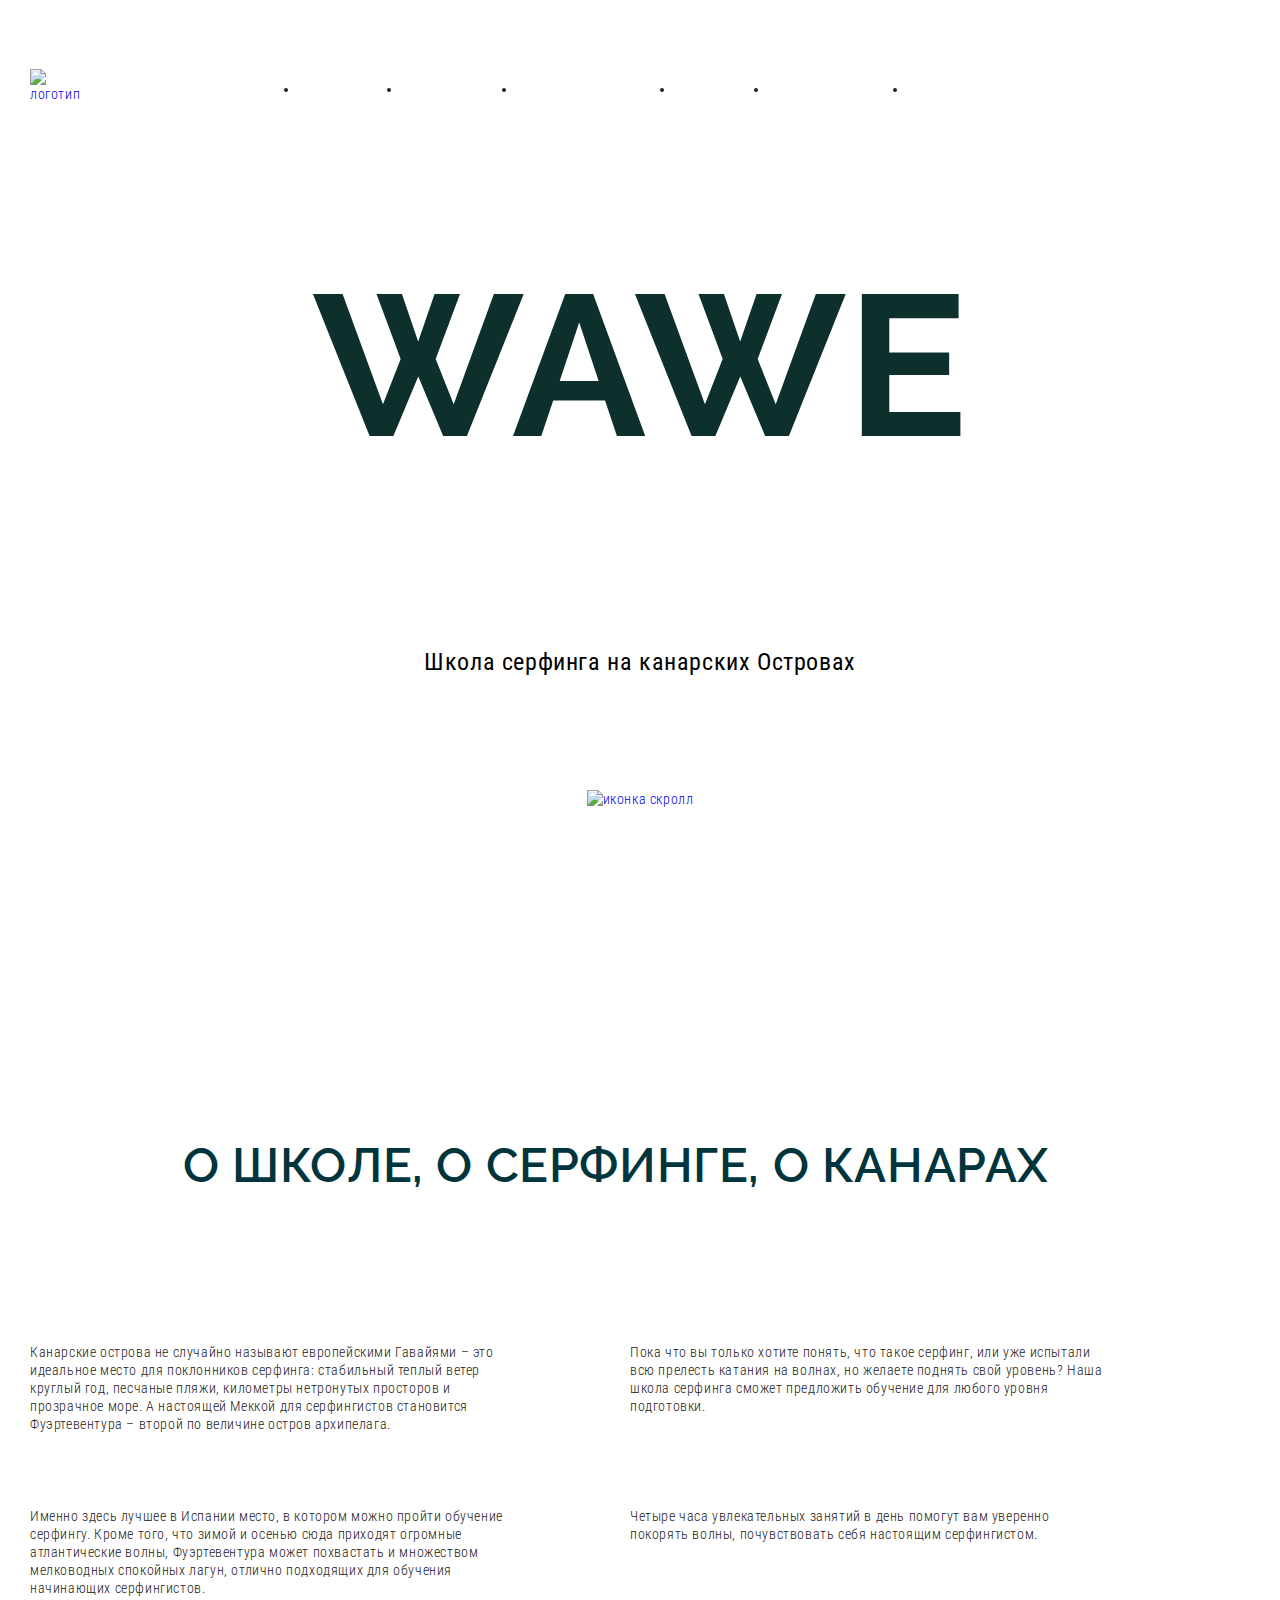
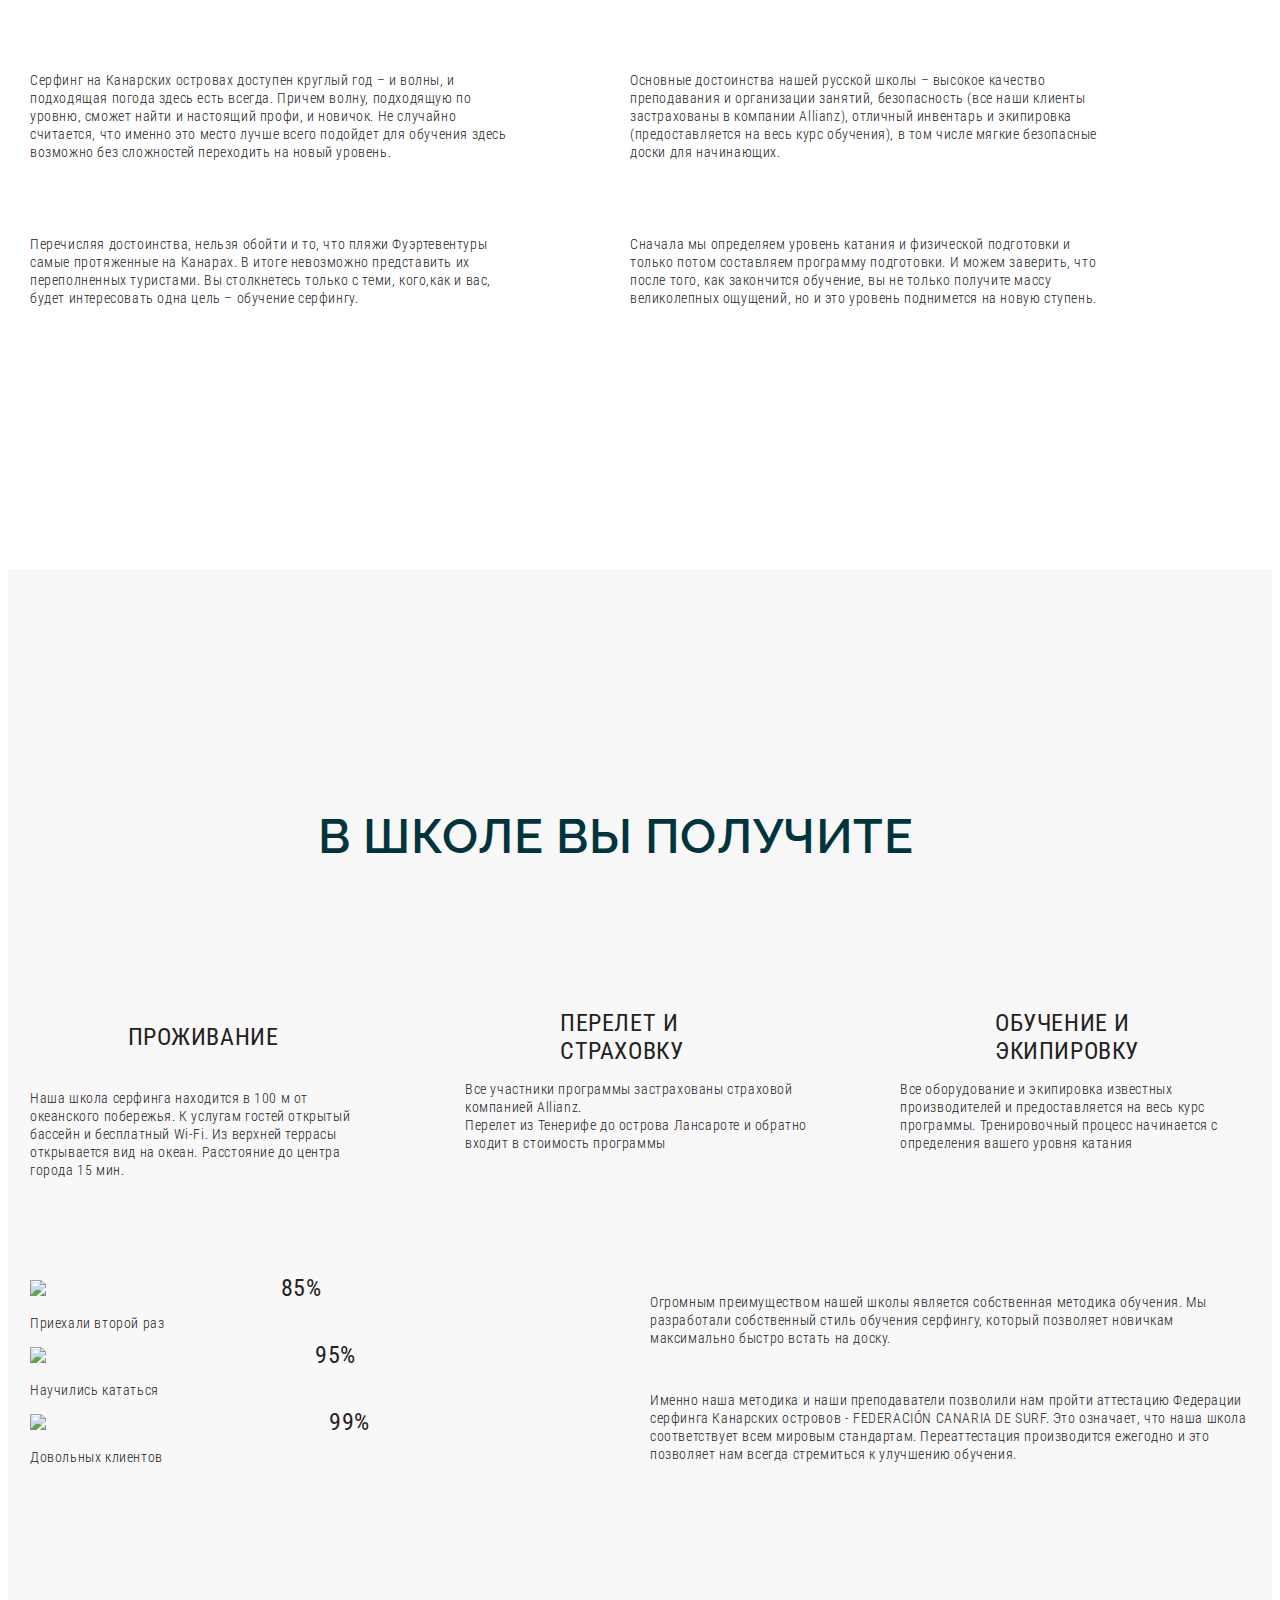
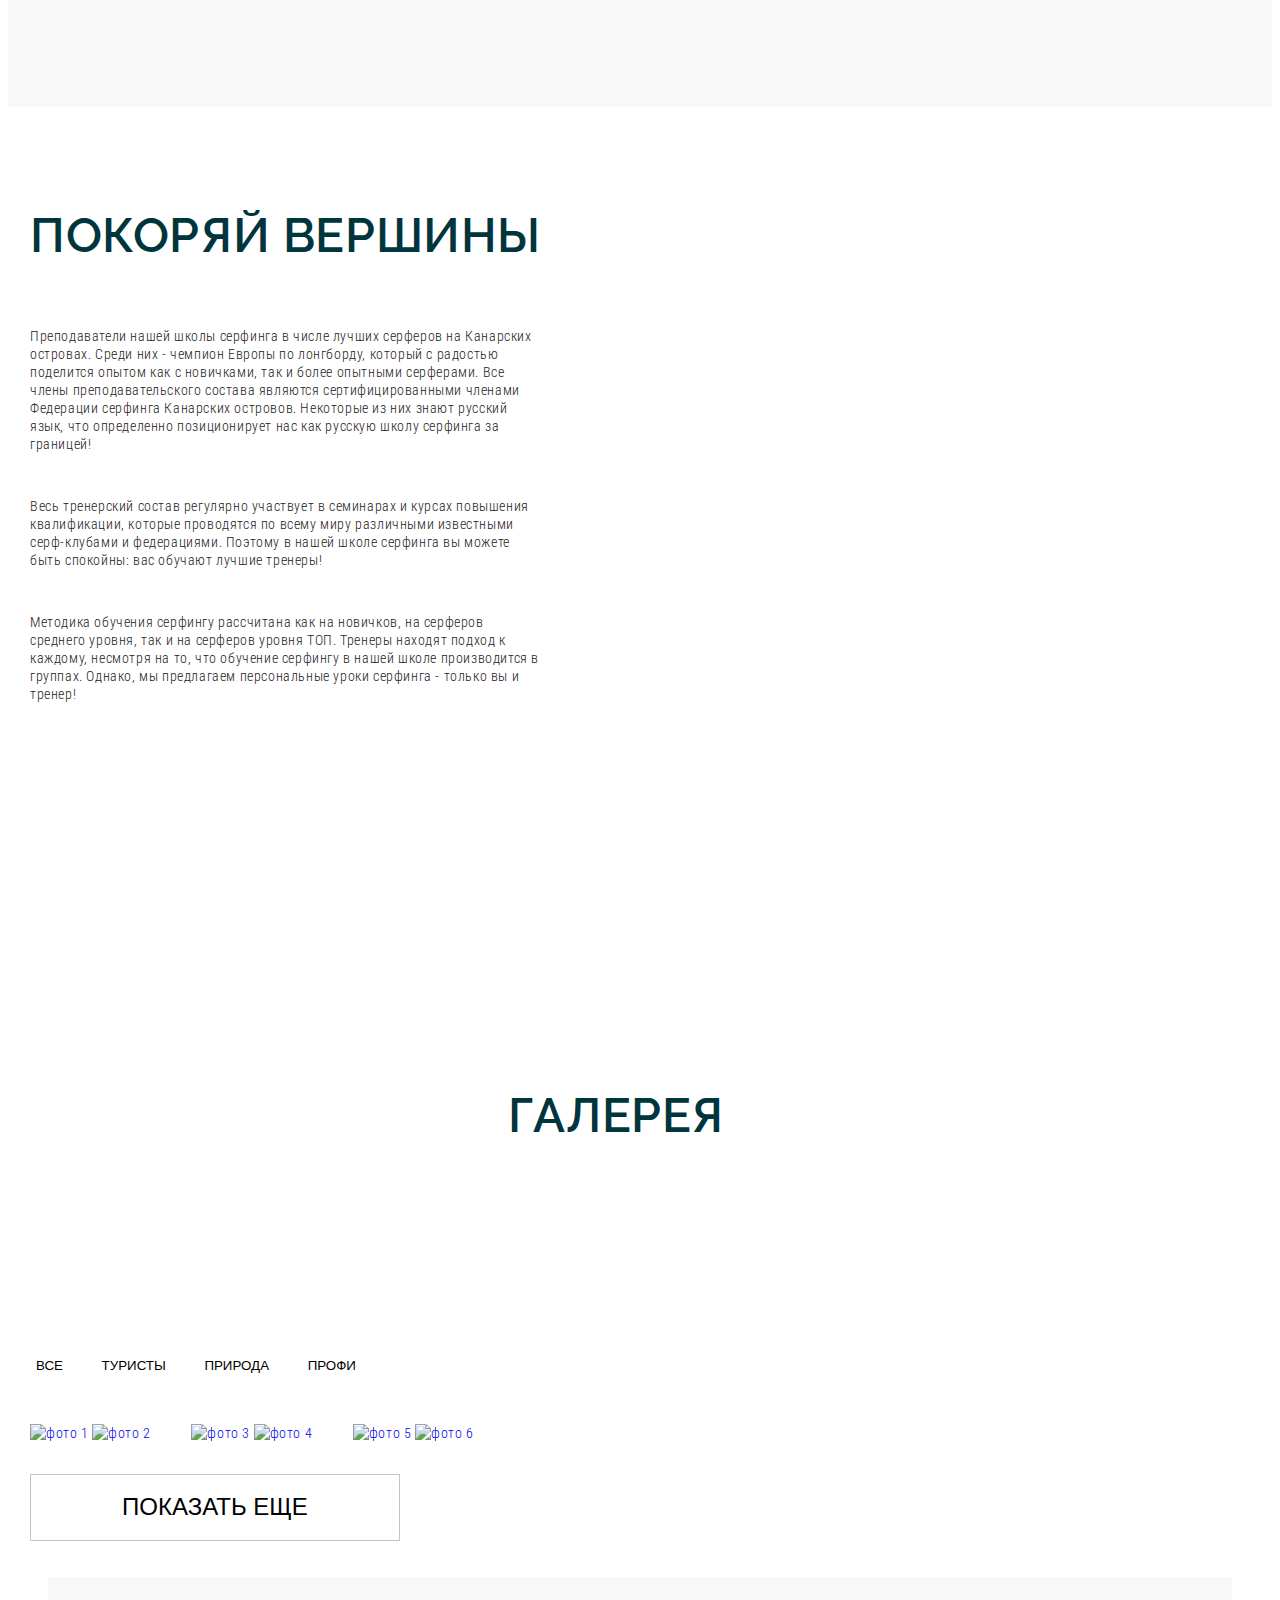
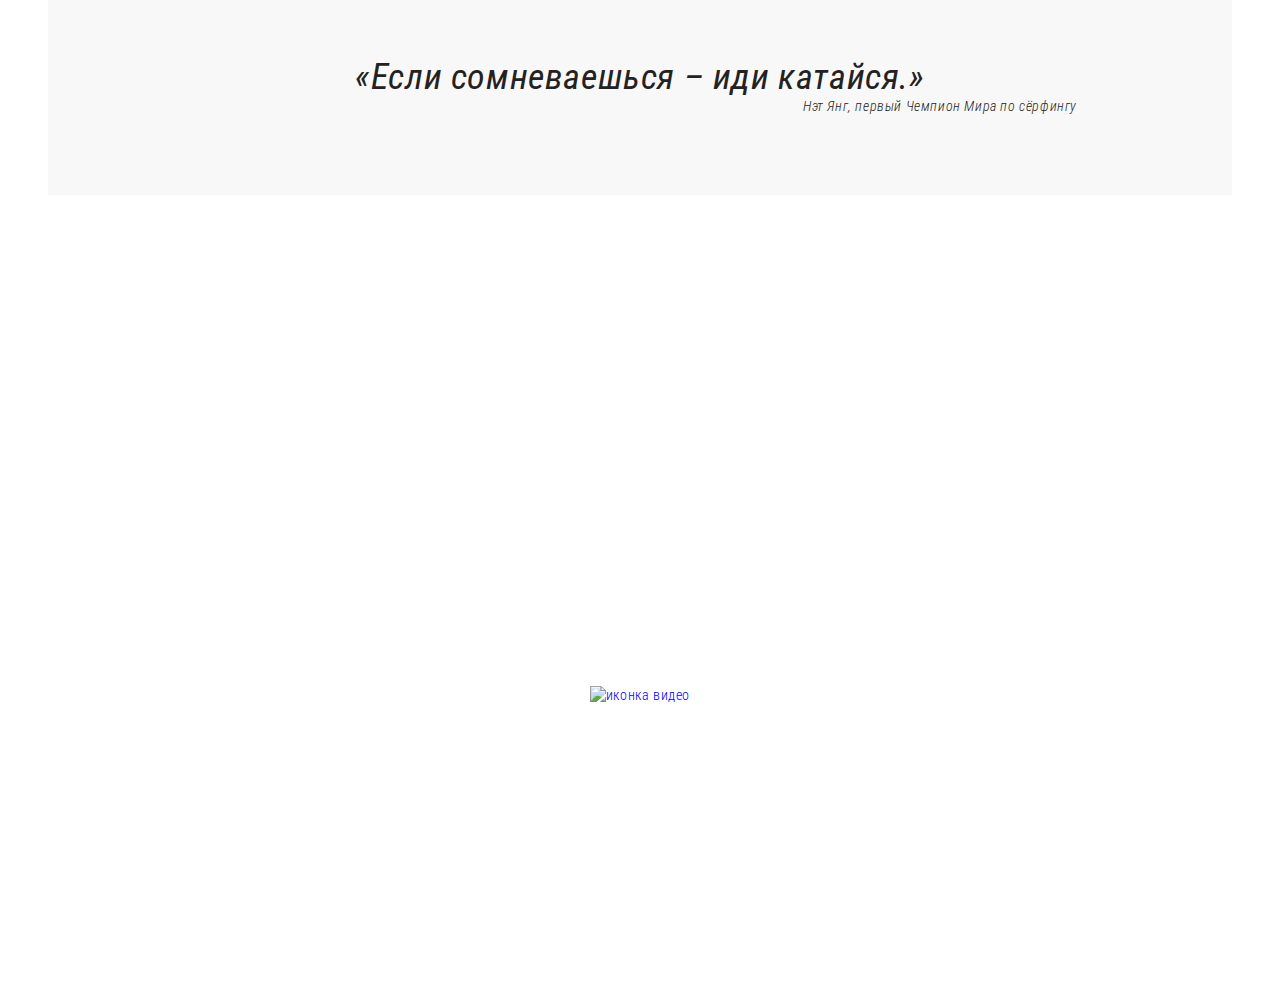
==== index.html @ 116ba3f5 "gallery__JS" ====
<!DOCTYPE html>
<html lang="ru">

<head>
    <meta charset="UTF-8">
    <meta name="viewport" content="width=device-width, initial-scale=1.0">
    <meta http-equiv="X-UA-Compatible" content="ie=edge">
    <title>WAVE</title>
    <link rel="preconnect" href="https://fonts.googleapis.com">
    <link rel="preconnect" href="https://fonts.gstatic.com" crossorigin>
    <link
        href="https://fonts.googleapis.com/css2?family=Raleway:wght@600;700&family=Roboto+Condensed:ital,wght@0,300;0,400;0,700;1,300;1,400&display=swap"
        rel="stylesheet">
    <link rel="stylesheet" href="css/jquery.fancybox.css">
    <link rel="stylesheet" href="css/reset.css">
    <link rel="stylesheet" href="css/style.css">
</head>

<body>
    <header class="header">
        <div class="header__top">
            <div class="container">
                <div class="header__top-inner">
                    <a class="logo" href="#">
                        <img class="logo-img" src="images/header/logo.svg" alt="логотип">
                    </a>
                    <nav class="menu">
                        <ul class="menu__list">
                            <li class="menu__list-item">
                                <a class="menu__list-link" href="#">
                                    О нас
                                </a>
                            </li>
                            <li class="menu__list-item">
                                <a class="menu__list-link" href="#">
                                    Услуги
                                </a>
                            </li>
                            <li class="menu__list-item">
                                <a class="menu__list-link" href="#">
                                    Стоимость
                                </a>
                            </li>
                            <li class="menu__list-item">
                                <a class="menu__list-link" href="#">
                                    Блог
                                </a>
                            </li>
                            <li class="menu__list-item">
                                <a class="menu__list-link" href="#">
                                    Команда
                                </a>
                            </li>
                            <li class="menu__list-item">
                                <a class="menu__list-link" href="#">
                                    Контакты
                                </a>
                            </li>
                        </ul>
                    </nav>
                </div>
            </div>

        </div>
        <div class="header__content">
            <div class="container">
                <div class="header__content-inner">
                    <h1 class="header__title">
                        WAWE
                    </h1>
                    <h4 class="header__subtitle">
                        Школа серфинга на канарских Островах
                    </h4>
                    <a class="header__icon" href="#">
                        <img src="images/header/header-icon.svg" alt="иконка скролл">
                    </a>
                </div>
            </div>
        </div>
    </header>
    <section class="about">
        <div class="container">
            <h2 class="title about__title"> <span> О ШКОЛЕ, О СЕРФИНГЕ, О КАНАРАХ</span> </h2>
            <div class="about__text-inner">
                <div class="about__text-item">
                    <p>Канарские острова не случайно называют европейскими Гавайями – это идеальное место для
                        поклонников серфинга: стабильный теплый ветер круглый год, песчаные пляжи, километры нетронутых
                        просторов и прозрачное море. А настоящей Меккой
                        для серфингистов становится Фуэртевентура – второй по величине остров архипелага.</p>
                    <p>Именно здесь лучшее в Испании место, в котором можно пройти обучение серфингу. Кроме того, что
                        зимой и осенью сюда приходят огромные атлантические волны, Фуэртевентура может похвастать и
                        множеством мелководных спокойных лагун, отлично
                        подходящих для обучения начинающих серфингистов.
                    </p>
                    <p>Серфинг на Канарских островах доступен круглый год – и волны, и подходящая погода здесь есть
                        всегда. Причем волну, подходящую по уровню, сможет найти и настоящий профи, и новичок. Не
                        случайно считается, что именно это место лучше всего
                        подойдет для обучения здесь возможно без сложностей переходить на новый уровень.</p>
                    <p>Перечисляя достоинства, нельзя обойти и то, что пляжи Фуэртевентуры самые протяженные на Канарах.
                        В итоге невозможно представить их переполненных туристами. Вы столкнетесь только с теми,
                        кого,как и вас, будет интересовать одна цель
                        – обучение серфингу.
                    </p>
                </div>
                <div class="about__text-item">
                    <p>Пока что вы только хотите понять, что такое серфинг, или уже испытали всю прелесть катания на
                        волнах, но желаете поднять свой уровень? Наша школа серфинга сможет предложить обучение для
                        любого уровня подготовки.
                    </p>
                    <p>Четыре часа увлекательных занятий в день помогут вам уверенно покорять волны, почувствовать себя
                        настоящим серфингистом.
                    </p>
                    <p>Основные достоинства нашей русской школы – высокое качество преподавания и организации занятий,
                        безопасность (все наши клиенты застрахованы в компании Allianz), отличный инвентарь и экипировка
                        (предоставляется на весь курс обучения),
                        в том числе мягкие безопасные доски для начинающих.</p>
                    <p>Сначала мы определяем уровень катания и физической подготовки и только потом составляем программу
                        подготовки. И можем заверить, что после того, как закончится обучение, вы не только получите
                        массу великолепных ощущений, но и это уровень
                        поднимется на новую ступень.</p>
                </div>
            </div>
        </div>
    </section>
    <section class="school">
        <div class="container">
            <h2 class="title school__title"> <span>В ШКОЛЕ ВЫ ПОЛУЧИТЕ</span></h2>
            <div class="school__items">
                <div class="school__item">
                    <div class="school__item-title school__item-title--liv">
                        ПРОЖИВАНИЕ
                    </div>
                    <div class="school__item-text">
                        Наша школа серфинга находится в 100 м от океанского побережья. К услугам гостей открытый бассейн
                        и бесплатный Wi-Fi. Из верхней террасы открывается вид на океан. Расстояние до центра города 15
                        мин.
                    </div>
                </div>
                <div class="school__item">
                    <div class="school__item-title school__item-title--fly">
                        ПЕРЕЛЕТ И СТРАХОВКУ
                    </div>
                    <div class="school__item-text">
                        Все участники программы застрахованы страховой компанией Allianz.<br> Перелет из Тенерифе до
                        острова Лансароте и обратно входит в стоимость программы
                    </div>
                </div>
                <div class="school__item">
                    <div class="school__item-title school__item-title--training">
                        ОБУЧЕНИЕ И ЭКИПИРОВКУ
                    </div>
                    <div class="school__item-text">
                        Все оборудование и экипировка известных производителей и предоставляется на весь курс программы.
                        Тренировочный процесс начинается с определения вашего уровня катания
                    </div>
                </div>
            </div>
            <div class="school__inner">
                <div class="school__info">
                    <div class="school__info-item">
                        <img style="width: calc(85% - 50px);" src="images/school/wave.svg">
                        <span>85%</span>
                        <p>Приехали второй раз </p>
                    </div>

                    <div class="school__info-item">
                        <img style="width: calc(95% - 50px);" src="images/school/wave.svg">
                        <span>95%</span>
                        <p>Научились кататься </p>
                    </div>

                    <div class="school__info-item">
                        <img style="width: calc(99% - 50px);" src="images/school/wave.svg">
                        <span>99%</span>
                        <p>Довольных клиентов </p>
                    </div>



                </div>
                <div class="school__text">
                    <p>Огромным преимуществом нашей школы является собственная методика обучения. Мы разработали
                        собственный стиль обучения серфингу, который позволяет новичкам максимально быстро встать на
                        доску. </p>
                    <p>Именно наша методика и наши преподаватели позволили нам пройти аттестацию Федерации серфинга
                        Канарских островов - FEDERACIÓN CANARIA DE SURF. Это означает, что наша школа соответствует всем
                        мировым стандартам. Переаттестация производится
                        ежегодно и это позволяет нам всегда стремиться к улучшению обучения.</p>
                </div>
            </div>
        </div>
    </section>
    <section class="best">
        <div class="container">
            <div class="best__inner">
                <div class="best__item-1">
                    <div class="title best__title"><span>ПОКОРЯЙ ВЕРШИНЫ</span></div>
                    <div class="best__text">
                        <p>Преподаватели нашей школы серфинга в числе лучших серферов на Канарских островах. Среди них -
                            чемпион Европы по лонгборду, который с радостью поделится опытом как с новичками, так и
                            более опытными серферами. Все члены преподавательского
                            состава являются сертифицированными членами Федерации серфинга Канарских островов. Некоторые
                            из них знают русский язык, что определенно позиционирует нас как русскую школу серфинга за
                            границей!</p>
                        <p>Весь тренерский состав регулярно участвует в семинарах и курсах повышения квалификации,
                            которые проводятся по всему миру различными известными серф-клубами и федерациями. Поэтому в
                            нашей школе серфинга вы можете быть спокойны:
                            вас обучают лучшие тренеры!</p>
                        <p>Методика обучения серфингу рассчитана как на новичков, на серферов среднего уровня, так и на
                            серферов уровня ТОП. Тренеры находят подход к каждому, несмотря на то, что обучение серфингу
                            в нашей школе производится в группах. Однако,
                            мы предлагаем персональные уроки серфинга - только вы и тренер! </p>
                    </div>
                </div>
                <div class="best__item-2">

                </div>
            </div>
        </div>
    </section>
    <section class="gallery">
        <div class="container">
            <h2 class="title gallery__title">
                <span>ГАЛЕРЕЯ</span>
            </h2>
            <div class="gallery__filter-btn">
                <button class="gallery__btn" data-filter="all">ВСЕ</button>
                <button class="gallery__btn" data-filter=".category-tourist">ТУРИСТЫ</button>
                <button class="gallery__btn" data-filter=".category-nature">ПРИРОДА</button>
                <button class="gallery__btn" data-filter=".category-prof">ПРОФИ</button>
            </div>
            <div class="gallery__inner cont">
                <div class="gallery__content row">
                    <div class="col">
                        <div class="mix category-nature gallery__item">
                            <a class="gallery__foto-big" data-fancybox="gallery" href="images/gallery/1_big.jpg">
                                <img class="gallery__foto-mini" src="images/gallery/1.jpg"
                                    style="width: 580px; height: 280px;" alt="фото 1">
                            </a>
                        </div>
                        <div class="mix category-prof gallery__item">
                            <a class="gallery__foto-big" data-fancybox="gallery" href="images/gallery/2_big.jpg">
                                <img class="gallery__foto-mini" src="images/gallery/2.jpg"
                                    style="width: 250px; height: 280px; margin-right: 37px;" alt="фото 2">
                            </a>
                        </div>
                        <div class="mix category-nature gallery__item">
                            <a class="gallery__foto-big" data-fancybox="gallery" href="images/gallery/3_big.jpg">
                                <img class="gallery__foto-mini" src="images/gallery/3.jpg"
                                    style="width: 290px; height: 280px;" alt="фото 3">
                            </a>
                        </div>
                        <div class="mix category-tourist gallery__item">
                            <a class="gallery__foto-big" data-fancybox="gallery" href="images/gallery/4_big.jpg">
                                <img class="gallery__foto-mini" src="images/gallery/4.jpg"
                                    style="width: 290px; height: 280px; margin-right: 37px;" alt="фото 4">
                            </a>
                        </div>
                        <div class="mix category-prof gallery__item">
                            <a class="gallery__foto-big" data-fancybox="gallery" href="images/gallery/5_big.jpg">
                                <img class="gallery__foto-mini" src="images/gallery/5.jpg"
                                    style="width: 250px; height: 280px;" alt="фото 5">
                            </a>
                        </div>
                        <div class="mix category-tourist gallery__item">
                            <a class="gallery__foto-big" data-fancybox="gallery" href="images/gallery/6_big.jpg">
                                <img class="gallery__foto-mini" src="images/gallery/6.jpg"
                                    style="width: 580px; height: 280px;" alt="фото 6">
                            </a>
                        </div>
                    </div> 
                    <div class="col">
                        <div class="mix category-nature gallery__item">
                            <a class="gallery__foto-big" data-fancybox="gallery" href="images/gallery/1_big.jpg">
                                <img class="gallery__foto-mini" src="images/gallery/7.jpg"
                                    style="width: 580px; height: 280px;" alt="фото 1">
                            </a>
                        </div>
                        <div class="mix category-prof gallery__item">
                            <a class="gallery__foto-big" data-fancybox="gallery" href="images/gallery/2_big.jpg">
                                <img class="gallery__foto-mini" src="images/gallery/8.jpg"
                                    style="width: 250px; height: 280px; margin-right: 37px;" alt="фото 2">
                            </a>
                        </div>
                        <div class="mix category-nature gallery__item">
                            <a class="gallery__foto-big" data-fancybox="gallery" href="images/gallery/3_big.jpg">
                                <img class="gallery__foto-mini" src="images/gallery/9.jpg"
                                    style="width: 290px; height: 280px;" alt="фото 3">
                            </a>
                        </div>
                        <div class="mix category-tourist gallery__item">
                            <a class="gallery__foto-big" data-fancybox="gallery" href="images/gallery/4_big.jpg">
                                <img class="gallery__foto-mini" src="images/gallery/10.jpg"
                                    style="width: 290px; height: 280px; margin-right: 37px;" alt="фото 4">
                            </a>
                        </div>
                        <div class="mix category-prof gallery__item">
                            <a class="gallery__foto-big" data-fancybox="gallery" href="images/gallery/5_big.jpg">
                                <img class="gallery__foto-mini" src="images/gallery/11.jpg"
                                    style="width: 250px; height: 280px;" alt="фото 5">
                            </a>
                        </div>
                        <div class="mix category-tourist gallery__item">
                            <a class="gallery__foto-big" data-fancybox="gallery" href="images/gallery/6_big.jpg">
                                <img class="gallery__foto-mini" src="images/gallery/12.jpg"
                                    style="width: 580px; height: 280px;" alt="фото 6">
                            </a>
                        </div>
                    </div>
                    <div class="col">
                        <div class="mix category-nature gallery__item">
                            <a class="gallery__foto-big" data-fancybox="gallery" href="images/gallery/1_big.jpg">
                                <img class="gallery__foto-mini" src="images/gallery/1.jpg"
                                    style="width: 580px; height: 280px;" alt="фото 13">
                            </a>
                        </div>
                        <div class="mix category-prof gallery__item">
                            <a class="gallery__foto-big" data-fancybox="gallery" href="images/gallery/2_big.jpg">
                                <img class="gallery__foto-mini" src="images/gallery/14.jpg"
                                    style="width: 250px; height: 280px; margin-right: 37px;" alt="фото 2">
                            </a>
                        </div>
                        <div class="mix category-nature gallery__item">
                            <a class="gallery__foto-big" data-fancybox="gallery" href="images/gallery/3_big.jpg">
                                <img class="gallery__foto-mini" src="images/gallery/15.jpg"
                                    style="width: 290px; height: 280px;" alt="фото 3">
                            </a>
                        </div>
                        <div class="mix category-tourist gallery__item">
                            <a class="gallery__foto-big" data-fancybox="gallery" href="images/gallery/4_big.jpg">
                                <img class="gallery__foto-mini" src="images/gallery/16.jpg"
                                    style="width: 290px; height: 280px; margin-right: 37px;" alt="фото 4">
                            </a>
                        </div>
                        <div class="mix category-prof gallery__item">
                            <a class="gallery__foto-big" data-fancybox="gallery" href="images/gallery/5_big.jpg">
                                <img class="gallery__foto-mini" src="images/gallery/17.jpg"
                                    style="width: 250px; height: 280px;" alt="фото 5">
                            </a>
                        </div>
                        <div class="mix category-tourist gallery__item">
                            <a class="gallery__foto-big" data-fancybox="gallery" href="images/gallery/6_big.jpg">
                                <img class="gallery__foto-mini" src="images/gallery/18.jpg"
                                    style="width: 580px; height: 280px;" alt="фото 6">
                            </a>
                        </div>
                    </div>

                </div>
                <button class="btn gallery__more-link">ПОКАЗАТЬ ЕЩЕ</button>
            </div>
        </div>
        <blockquote class="blockquote">
            «Если сомневаешься – иди катайся.»
            <span class="blockquote__autor">
                Нэт Янг, первый Чемпион Мира по сёрфингу
            </span>
        </blockquote>
        <div class="gallery__video">
            <div class="container gallery__video-container">
                <a class="gallery__video-link" data-fancybox="video-gallery" href="https://youtu.be/mdU6V76zTSc">
                    <img class="gallery__video-img" src="images/gallery/video-btn.svg" alt="иконка видео">
                </a>
            </div>
        </div>
        <div class="gallery__numbers">

        </div>



    </section>


    <script src="https://ajax.googleapis.com/ajax/libs/jquery/3.4.1/jquery.min.js"></script>
    <script src="js/mixitup.min.js"></script>
    <script src="js/jquery.fancybox.min.js"></script>
    <script>
        $(".col").slice(0, 1).show()
        $(".btn").on("click", function(){
            $(".col:hidden").slice(0, 1).slideDown()
            if ($(".col:hidden").length == 0) {
                $(".btn").fadeOut('slow')
            }
        })
    </script>

    <!-- <script>
        $(".gallery__item").slice(0, 6).show()
        $(".gallery__more-link").on("click", function () {
            $(".gallery__item:hidden").slice(0, 6).slideDown()
            if ($(".gallery__item:hidden").length == 0) {
                $(".gallery__more-link").fadeOut('slow')
            }
        })
    </script> -->


    <script src="js/main.js"></script>
</body>

</html>
---- css/style.css ----
/* font-family: 'Raleway', sans-serif;
font-family: 'Roboto Condensed', sans-serif; */

body {
	font-family: 'Roboto Condensed', sans-serif;
	font-style: normal;
	font-weight: 300;
	font-size: 14px;
	line-height: 18px;
	letter-spacing: 0.6px;
	color: #242121;

}

a {
	text-decoration: none;
}

.container {
	max-width: 1220px;
	margin: 0 auto;
	padding: 0 10px;
}

.title {
	font-family: 'Raleway', sans-serif;
	font-weight: 600;
	font-size: 48px;
	line-height: 56px;
	letter-spacing: 0.6px;
	color: #01353E;
	text-transform: uppercase;
	text-align: center;
}

.title span {
	position: relative;
	padding: 0 48px 0 0;
	display: inline-block;
}

.title span::after {
	content: "";
	background-image: url(../images/streak.svg);
	background-repeat: no-repeat;
	position: absolute;
	width: 48px;
	height: 85px;
	top: 15px;
	right: 0;
}

.header {
	background-image: url(../images/header/header-bg.jpg);
	background-repeat: no-repeat;
	background-size: cover;
	height: 100vh;
	background-position-y: bottom;
}



.header__top-inner {
	display: flex;
	justify-content: space-between;
	align-items: center;
	padding-top: 50px;
	padding-bottom: 20px;
}

.menu {
	width: 100%;
	margin-right: 70px;
}

.menu__list {
	display: flex;
	justify-content: center;
	align-items: center;
}

.menu__list-item+.menu__list-item {
	margin-left: 45px;
}

.menu__list-link {
	font-weight: 400;
	font-size: 24px;
	line-height: 28px;
	color: #FFFFFF;
	padding-bottom: 5px;
	transition: all .3s;
}

.menu__list-link:hover {
	border-bottom: 1px solid #00B2A0;
}

.header__content-inner {
	display: flex;
	flex-direction: column;
	align-items: center;
	justify-content: space-between;
	min-height: calc(100vh - 133px);
}

.header__title {
	font-family: 'Raleway', sans-serif;
	font-style: normal;
	font-weight: 700;
	font-size: 200px;
	line-height: 235px;
	letter-spacing: 0.6px;
	color: #0D302C;
	margin-top: auto;
}

.header__subtitle {
	font-weight: 400;
	font-size: 24px;
	line-height: 28px;
	letter-spacing: 0.6px;
	color: #000000;
	margin-bottom: auto;
}

.header__icon {
	margin-bottom: 93px;
}

.about__title {
	padding-top: 189px;
	padding-bottom: 96px;
}

.about__text-inner {
	display: flex;
	align-items: space-between;
	padding-bottom: 170px;
	min-height: 350px;
}

.about__text-item {
	margin-right: 120px;
}

.about__text-item p {
	padding-bottom: 30px;
	min-height: 120px;
	max-width: 480px;
}

.school {
	background-color: #F8F8F8;
	padding: 200px 0;
}

.school__title {
	padding-bottom: 100px;
}

.school__items {
	display: flex;
	justify-content: space-between;
}

.school__item {
	max-width: 350px;
	margin-bottom: 100px;
}

.school__item-title {
	font-family: 'Roboto Condensed', sans-serif;
	font-weight: 400;
	font-size: 24px;
	line-height: 28px;
	text-transform: uppercase;
	padding-left: 60px;
	padding-bottom: 10px;
	position: relative;
	max-width: 220px;
	min-height: 66px;
	display: flex;
	align-items: center;
	margin: 0 auto;
}

.school__item-title--liv {
	padding-bottom: 19px;
	padding-left: 65px;
}

.school__item-title::before {
	content: "";
	background-repeat: no-repeat;
	width: 50px;
	height: 50px;
	position: absolute;
	top: 0;
	left: 0;
}

.school__item-title--liv::before {
	background-image: url(../images/school/living-icon.svg);
	width: 55px;
	height: 50px;
}

.school__item-title--fly::before {
	background-image: url(../images/school/flight-icon.svg);
}

.school__item-title--training::before {
	background-image: url(../images/school/training-icon.svg);
}

.school__inner {
	display: flex;
	justify-content: space-between;
}

.school__info-item {
	/* border: 1px solid green; */
	margin-bottom: 10px;
	width: 346px;
	position: relative;
}

.school__info-item img {
	display: inline-block;
	object-fit: cover;
}

.school__info-item span {
	font-family: 'Roboto Condensed', sans-serif;
	font-weight: 400;
	font-size: 24px;
	line-height: 18px;
	padding-left: 3px;
}

.best {
	background-image: url(../images/best/best-bg.jpg);
	background-repeat: no-repeat;
	background-size: 50%;
	background-position: top right;

}

.best__title {
	text-align: left;
	padding: 200px 0 100px;
}

.best__inner {
	display: flex;
	margin-bottom: 200px;
}

.best__item-1 {
	flex: 0 0 50%;
}

.best__text {
	max-width: 509px;
	padding-bottom: 140px;
}

.best__text p {
	padding-bottom: 30px;
}

.school__text {
	max-width: 600px;
}

.school__text p {
	padding-bottom: 30px;
}


.gallery {}


.gallery__title {
	margin-bottom: 210px;
}

.gallery__filter-btn {
	margin-bottom: 50px;
	font-family: Roboto Condensed;
	font-weight: 400;
	font-size: 24px;
	line-height: 18px;
	color: #242121;
}

.gallery__btn {
	text-decoration: none;
	border: none;
	background-color: transparent;
	cursor: pointer;
	margin-right: 20px;
	text-transform: uppercase;
}

.mixitup-control-active {
	color: #00B2A0;
}


.gallery__content  {
	columns: 2;
	column-gap: 38px;
	margin: 0 -40px 0 -40px;
	padding-left: 40px;
	padding-right: 40px;
	
}



div.gallery__content .gallery__item {
	display: inline-block;
	margin: 0 0 32px 0;
	position: relative;
}

.gallery__content .gallery__item img {
	width: 100%;
}
.cont .row .col {
    display: none;
}

/* .gallery__inner .gallery__content .gallery__item {
	display: none;
} */

.gallery__more-link {
	padding: 23px 91px 24px;
	border: 1px solid #C4C4C4;
	font-weight: 400;
	font-size: 24px;
	line-height: 18px;
	background-color: transparent;
	cursor: pointer;
}

.gallery__more {
	text-align: center;
	margin: 50px 0 200px;
}

.blockquote {
	font-family: Roboto Condensed;
	font-style: italic;
	font-weight: normal;
	font-size: 36px;
	line-height: 40px;
	letter-spacing: 0.6px;
	display: block;
	padding: 80px 10px;
	background-color: #F8F8F8;
	text-align: center;
	margin-bottom: 200px;

}

.blockquote__autor {
	font-family: Roboto Condensed;
	font-style: italic;
	font-weight: 300;
	font-size: 14px;
	line-height: 18px;
	letter-spacing: 0.6px;
	color: #242121;
	display: flex;
	justify-content: center;
	align-content: center;
	transform: translateX(300px);
}


.gallery__video-container {
	background-image: url(../images/gallery/video-bg.jpg);
	background-repeat: no-repeat;
	background-size: cover;
	background-position: center center;
	width: 1200px;
	height: 600px;
	display: flex;
	justify-content: center;
	align-items: center;

}

.gallery__video-img {
	display: block;
}









@media (max-width: 1620px) {
	.best__title {
		padding: 100px 0 100px;
	}
}

@media (max-width: 1420px) {
	.best__title {
		padding: 100px 0 50px;
	}
}

@media (max-width: 1270px) {
	.best__title {
		padding: 70px 0 40px;
	}
}

@media (max-width: 1160px) {
	.title {
		font-size: 40px;
		line-height: 45px;
	}

	body {
		font-size: 13px;
	}

	.title span {
		padding: 0 40px 0 0;
	}

	.title span::after {
		background-image: url(../images/streak_1160px.svg);
		background-repeat: no-repeat;
		position: absolute;
		width: 40px;
		height: 70px;
		top: 15px;
		right: 0;
	}
}
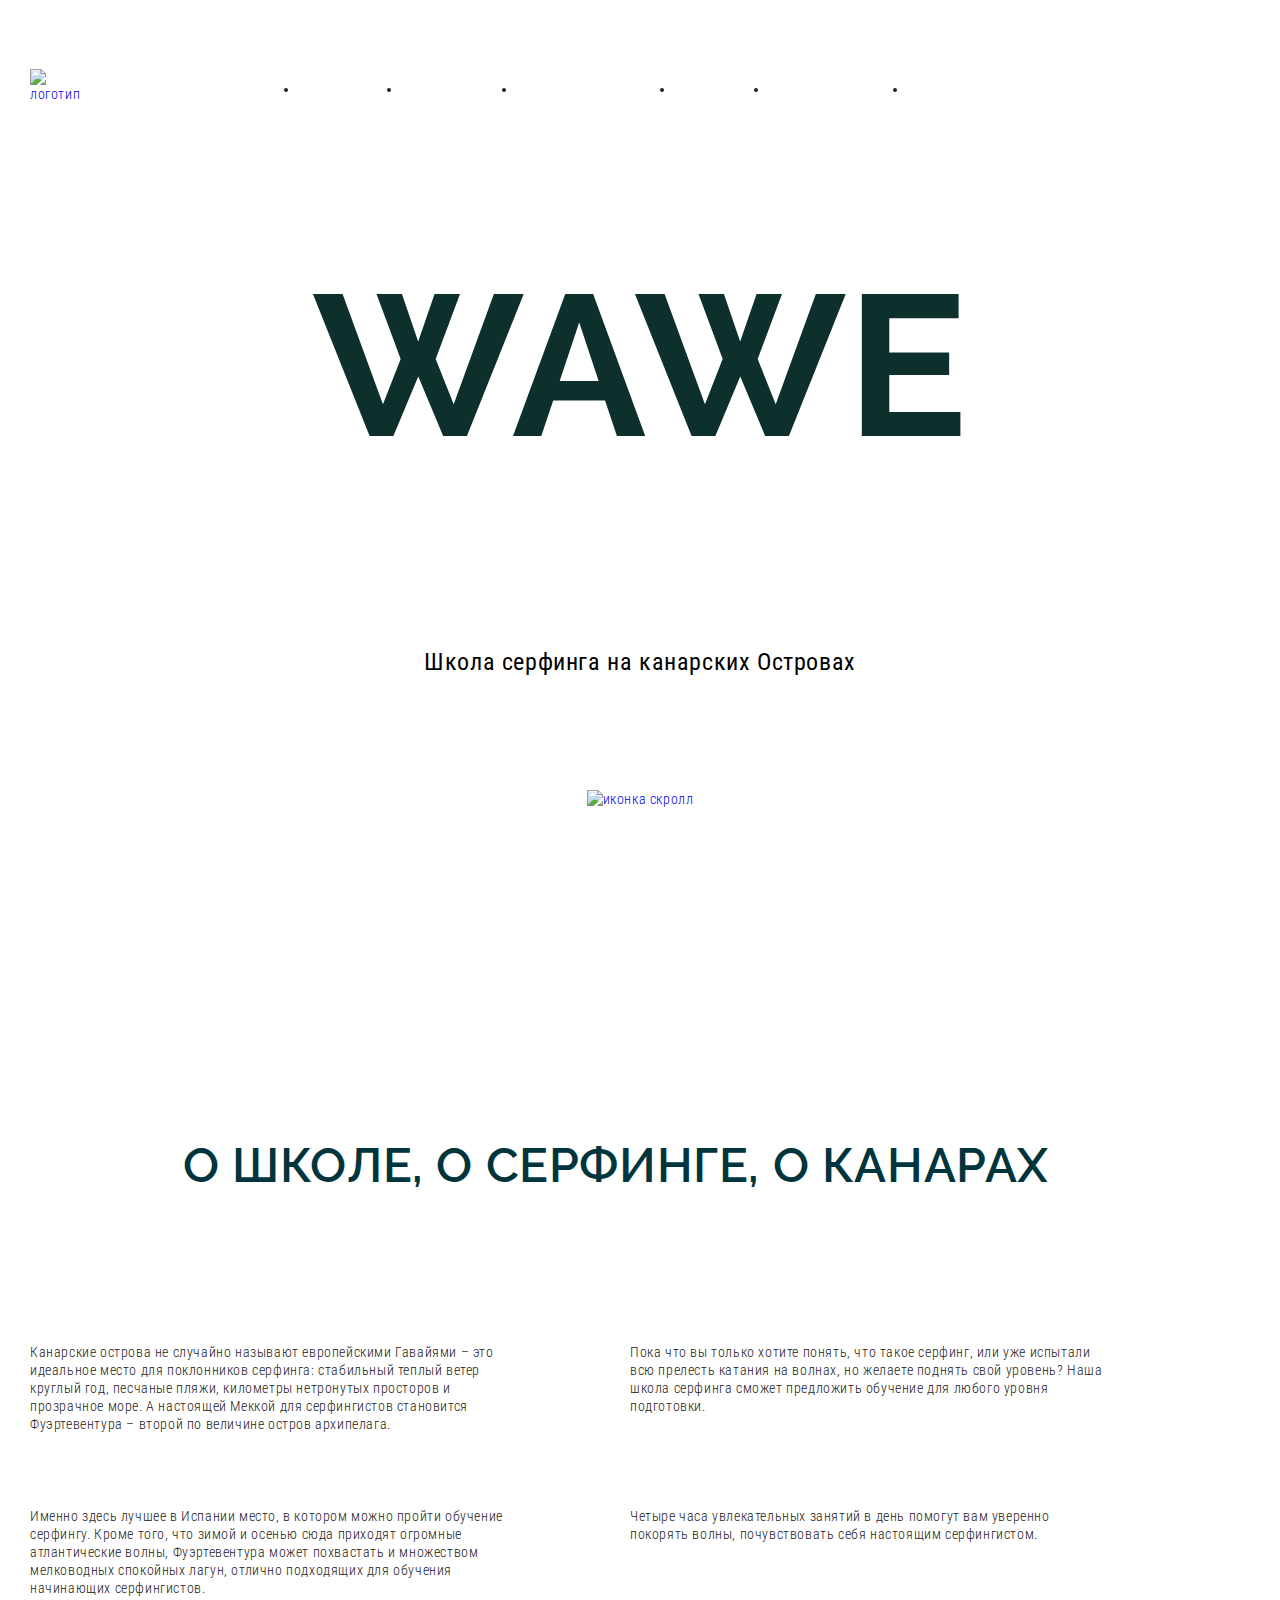
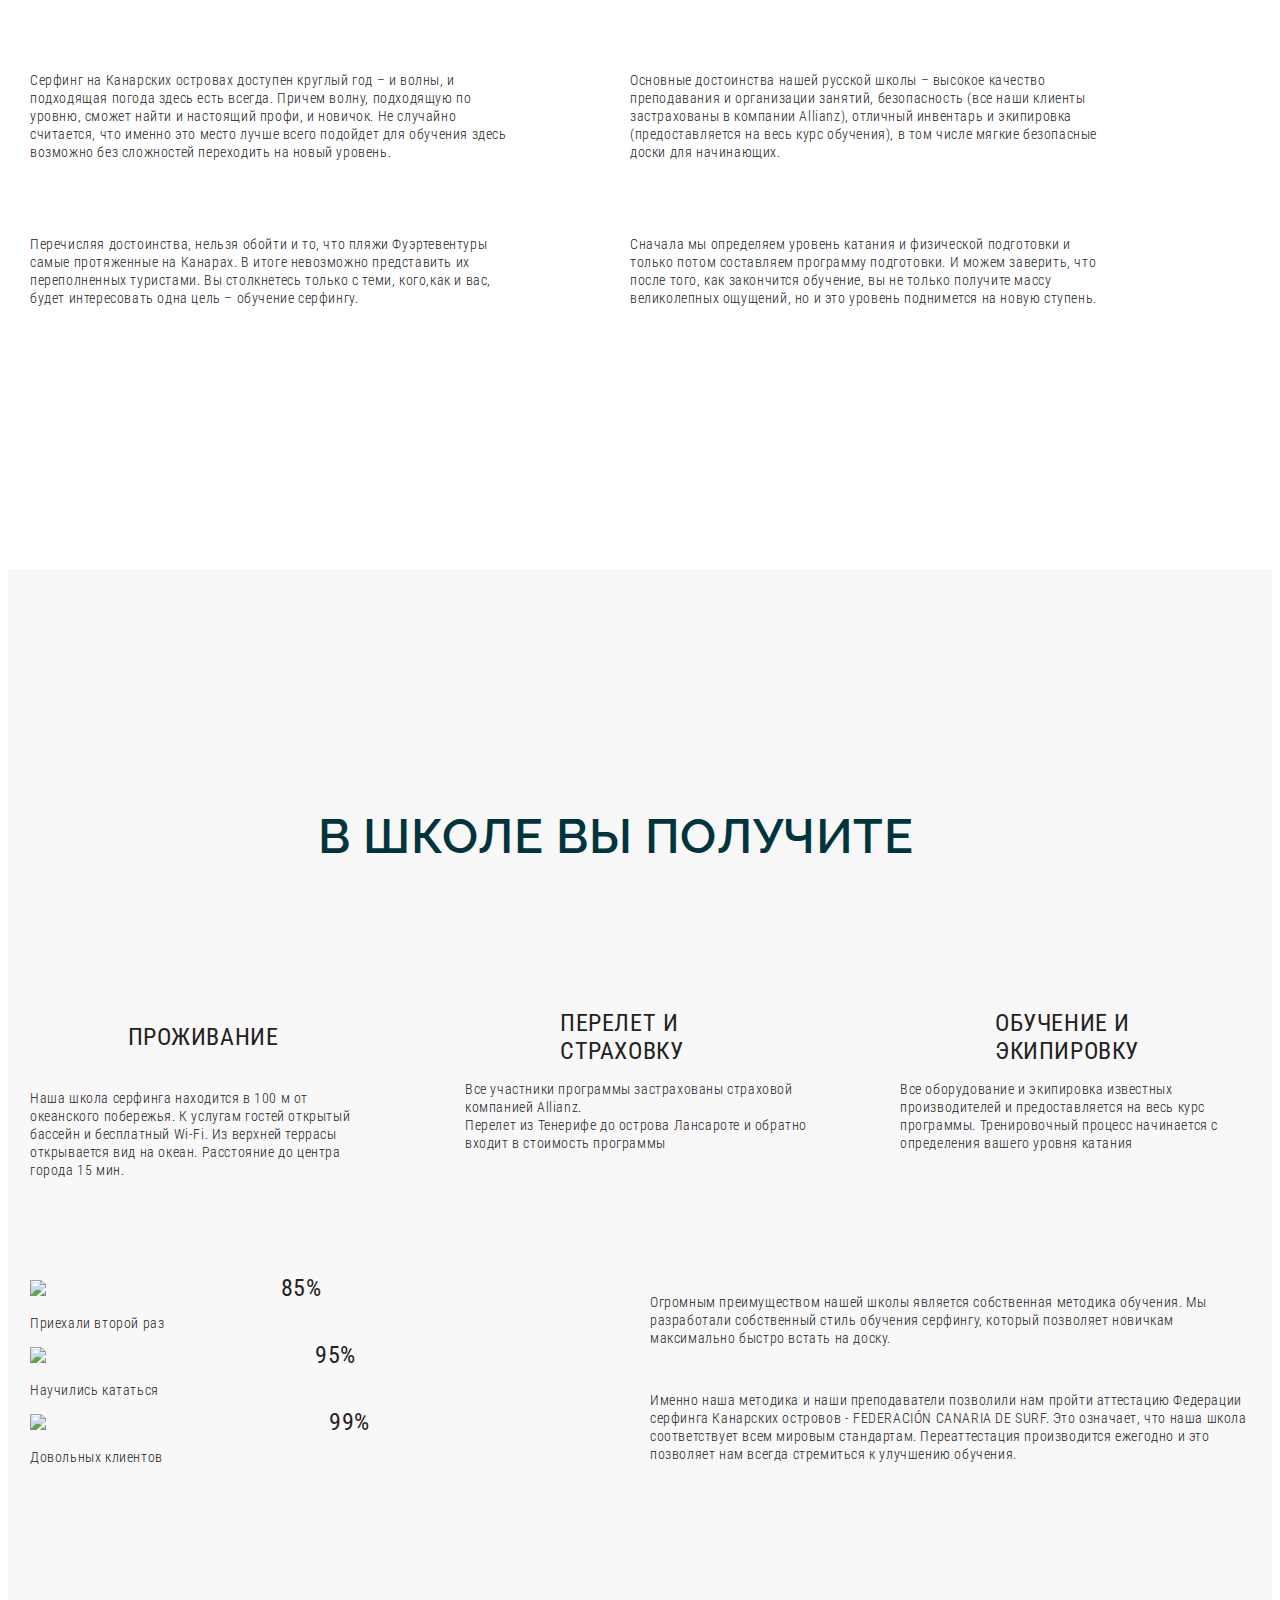
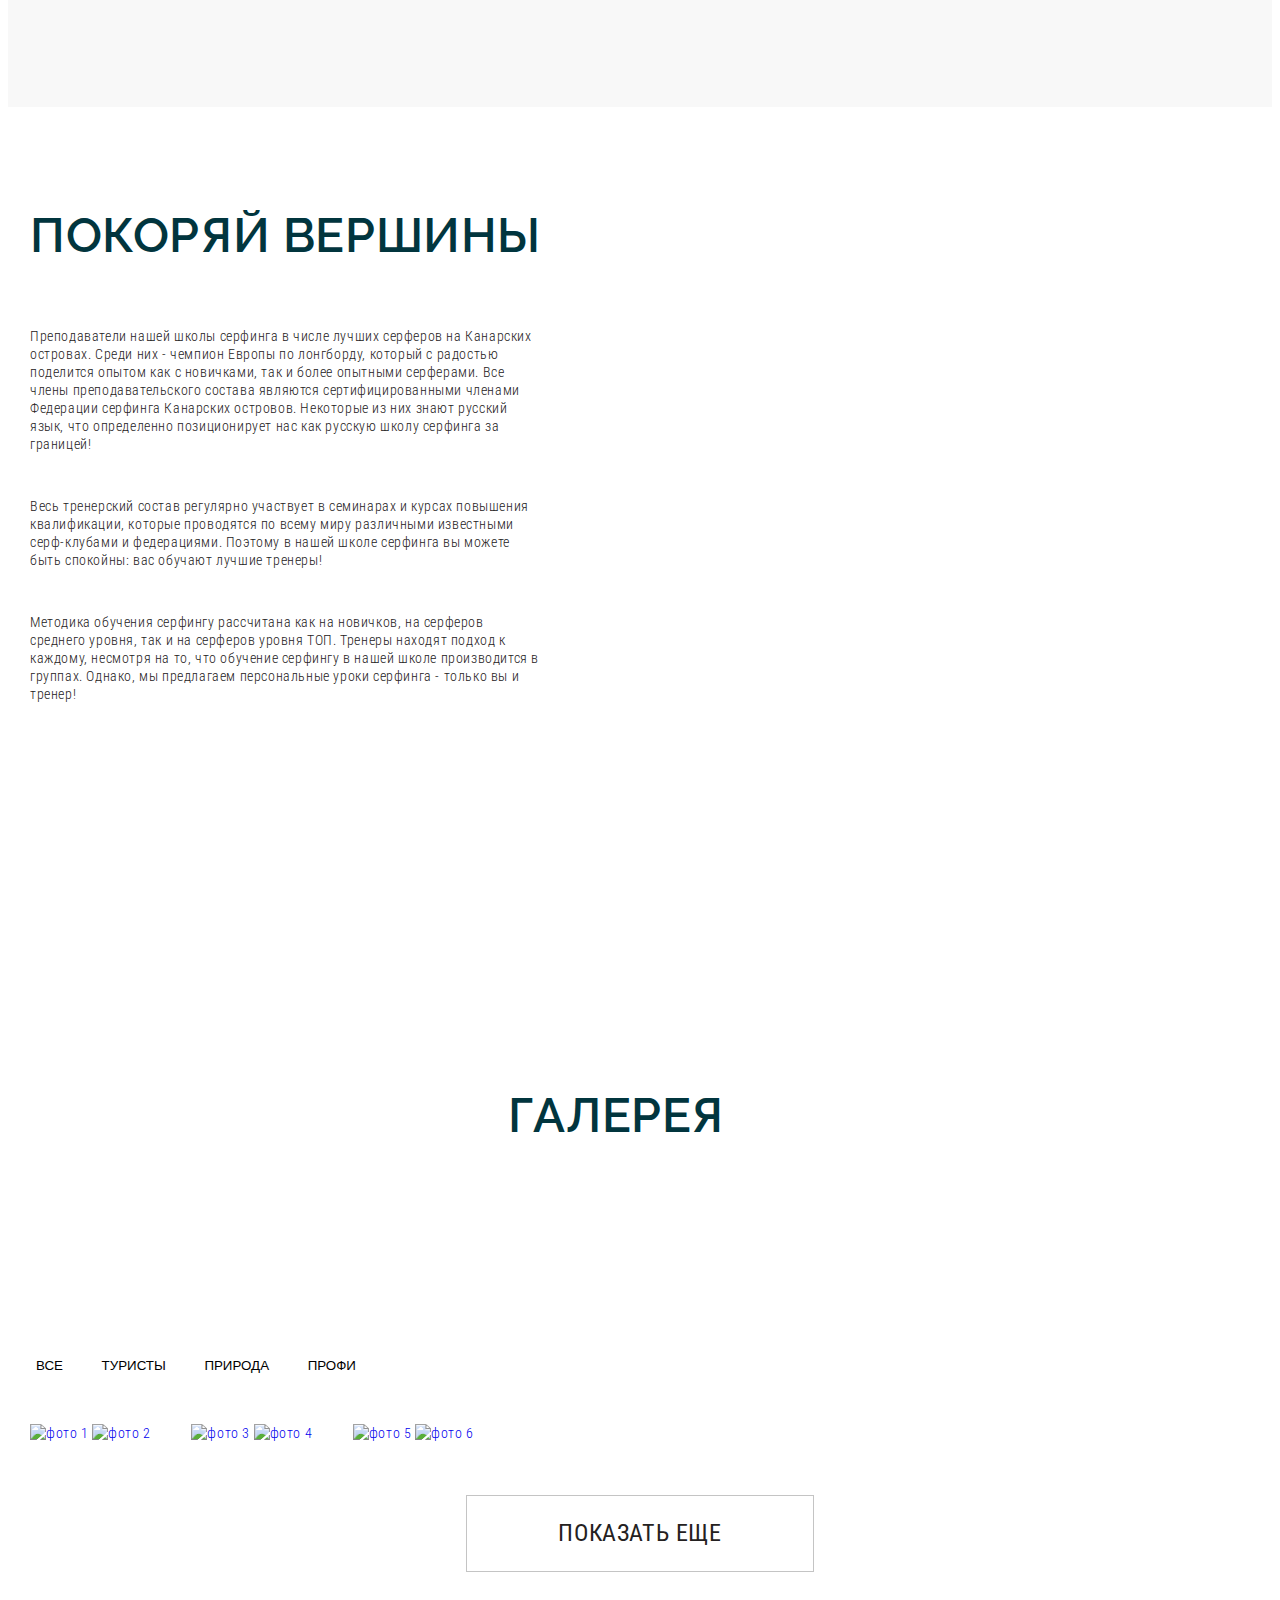
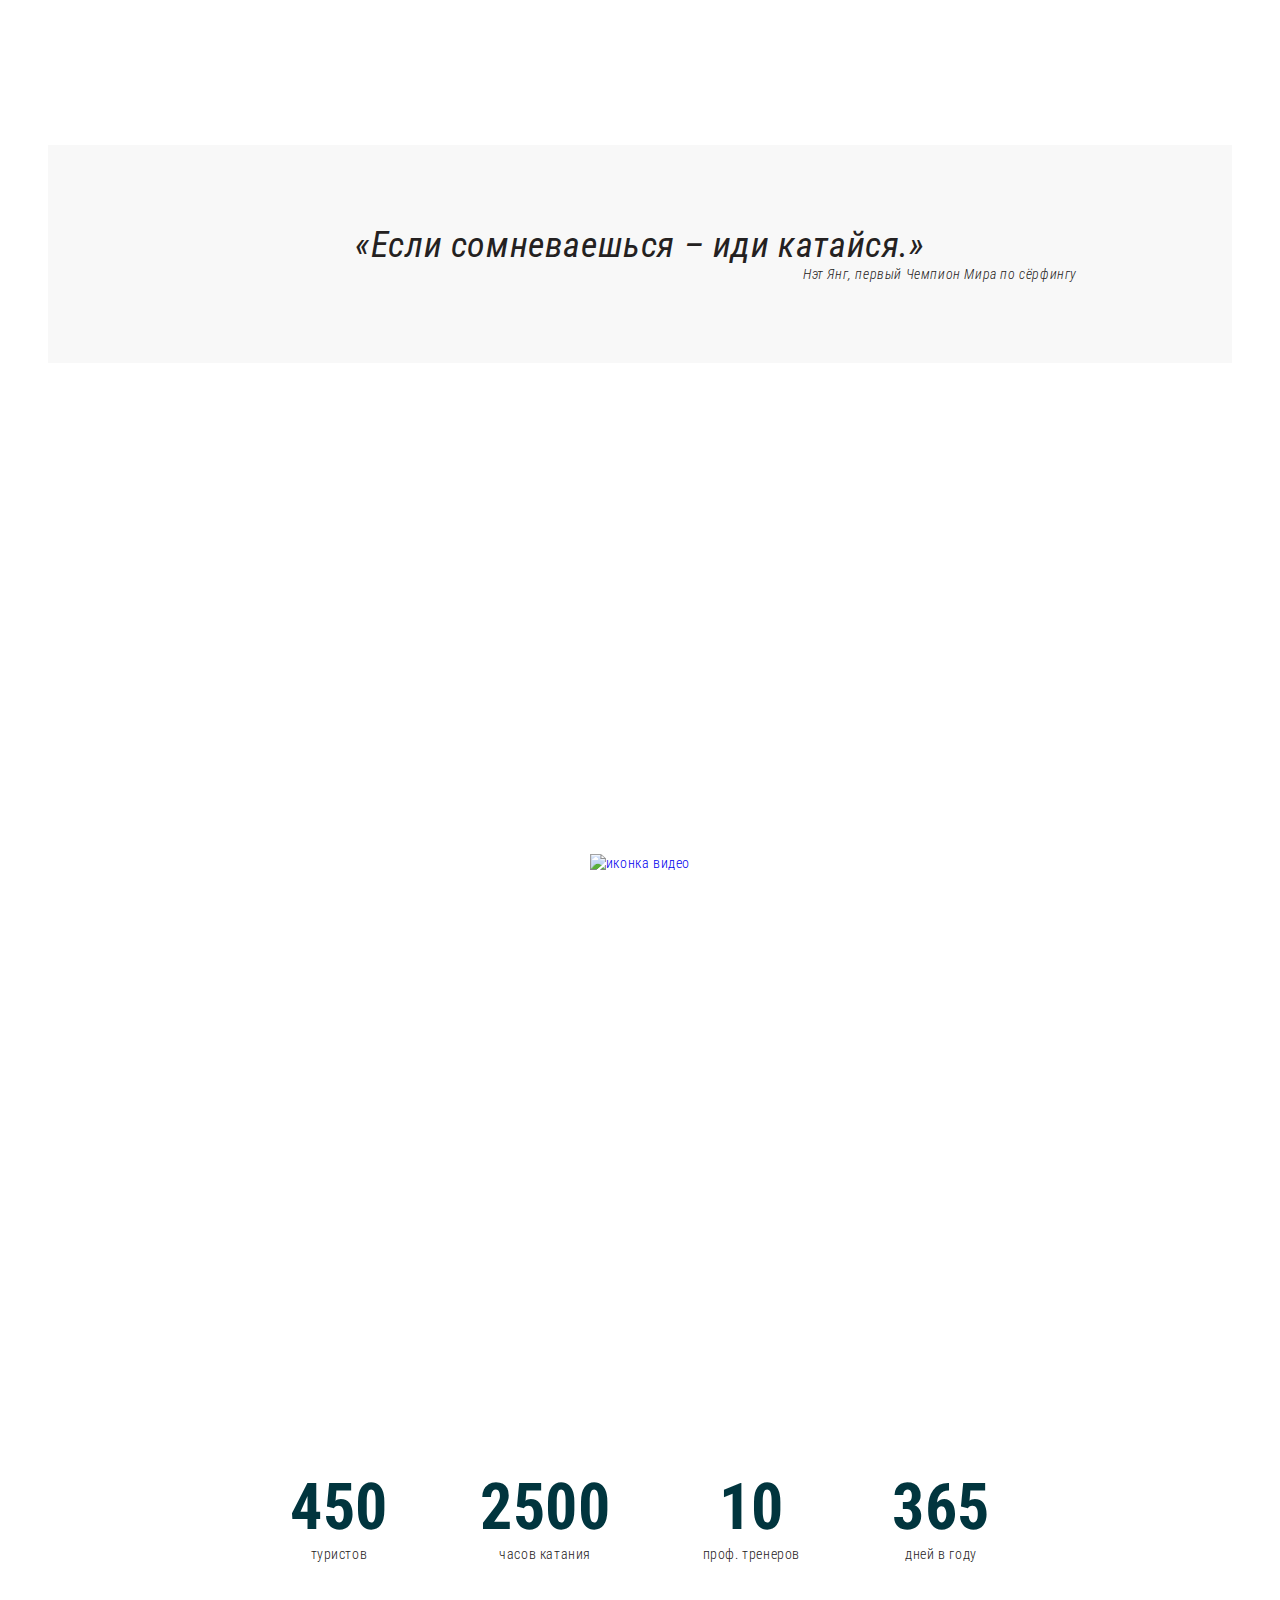
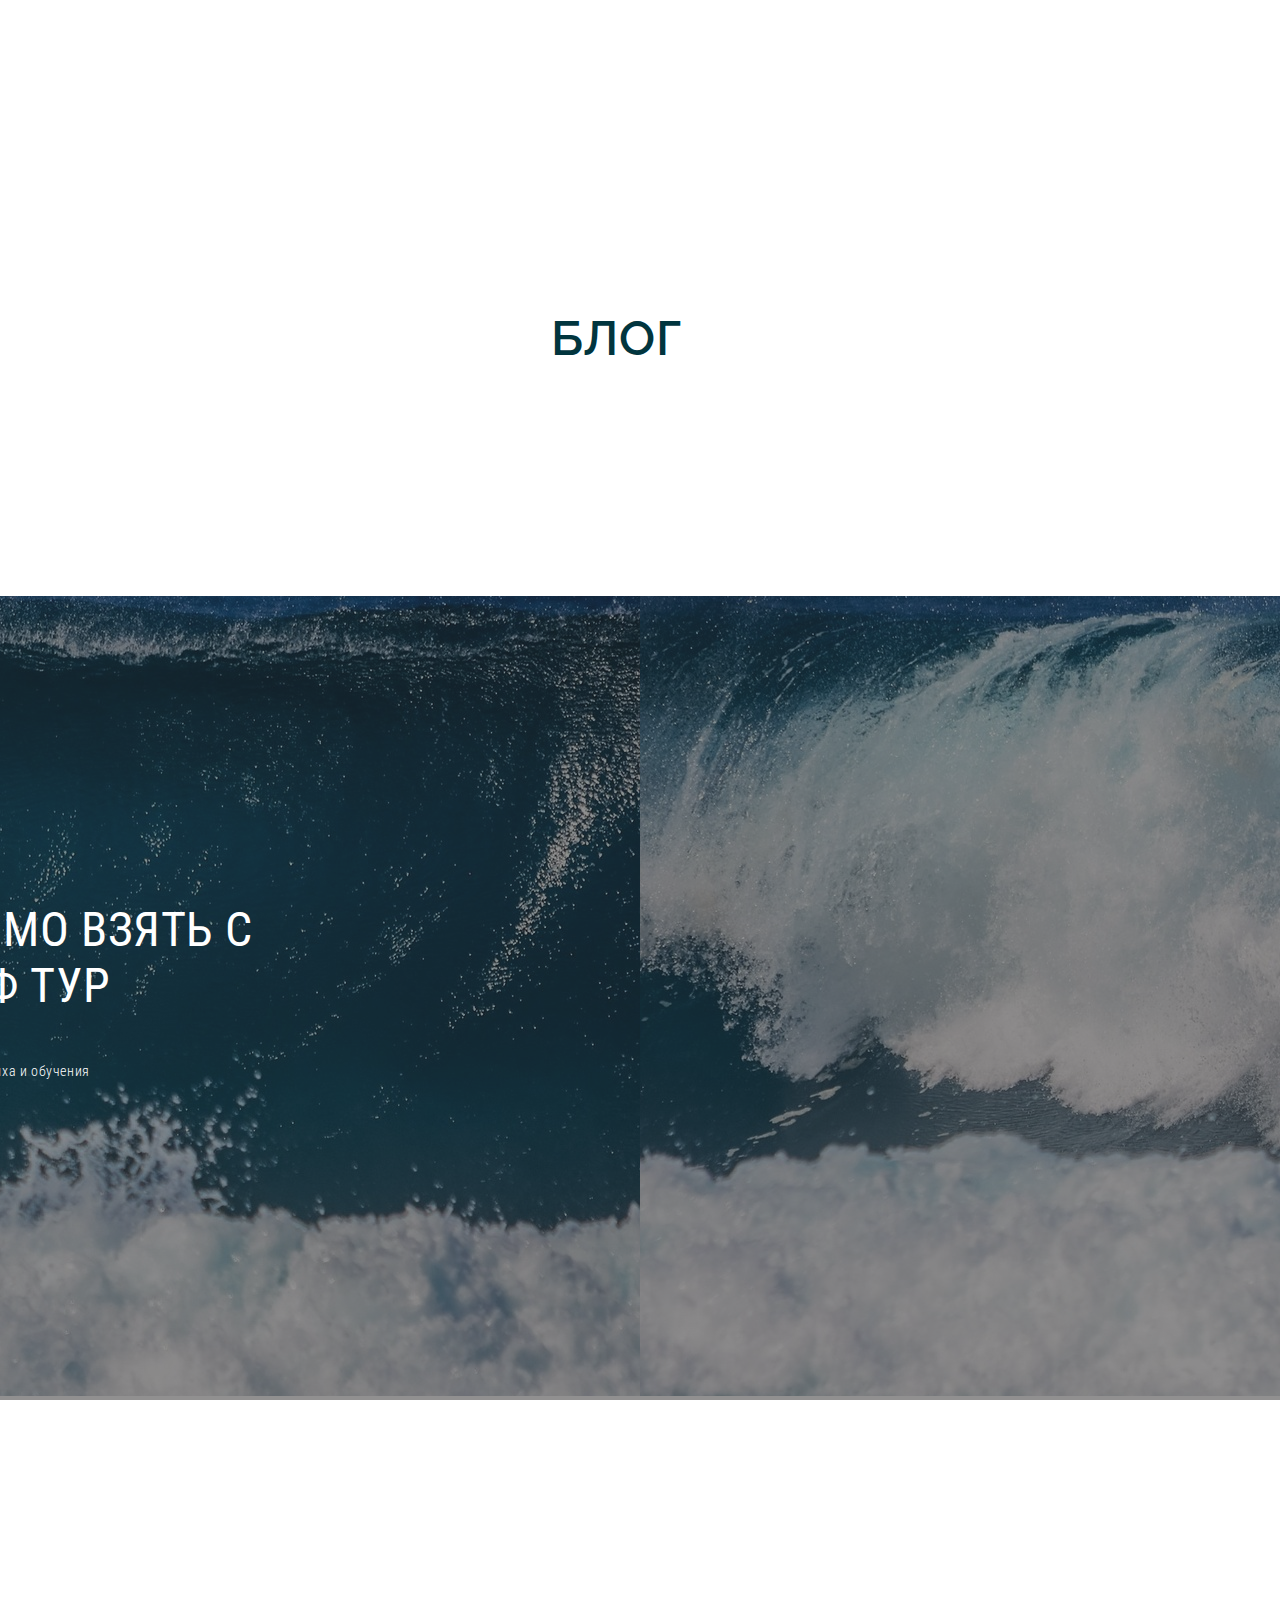
==== commit cefa4c58: "slider-blog complite" ====
--- a/index.html
+++ b/index.html
@@ -13,6 +13,7 @@
         rel="stylesheet">
     <link rel="stylesheet" href="css/jquery.fancybox.css">
     <link rel="stylesheet" href="css/reset.css">
+    <link rel="stylesheet" href="css/slick.css">
     <link rel="stylesheet" href="css/style.css">
 </head>
 
@@ -229,125 +230,46 @@
                 <button class="gallery__btn" data-filter=".category-nature">ПРИРОДА</button>
                 <button class="gallery__btn" data-filter=".category-prof">ПРОФИ</button>
             </div>
-            <div class="gallery__inner cont">
-                <div class="gallery__content row">
-                    <div class="col">
-                        <div class="mix category-nature gallery__item">
-                            <a class="gallery__foto-big" data-fancybox="gallery" href="images/gallery/1_big.jpg">
-                                <img class="gallery__foto-mini" src="images/gallery/1.jpg"
-                                    style="width: 580px; height: 280px;" alt="фото 1">
-                            </a>
-                        </div>
-                        <div class="mix category-prof gallery__item">
-                            <a class="gallery__foto-big" data-fancybox="gallery" href="images/gallery/2_big.jpg">
-                                <img class="gallery__foto-mini" src="images/gallery/2.jpg"
-                                    style="width: 250px; height: 280px; margin-right: 37px;" alt="фото 2">
-                            </a>
-                        </div>
-                        <div class="mix category-nature gallery__item">
-                            <a class="gallery__foto-big" data-fancybox="gallery" href="images/gallery/3_big.jpg">
-                                <img class="gallery__foto-mini" src="images/gallery/3.jpg"
-                                    style="width: 290px; height: 280px;" alt="фото 3">
-                            </a>
-                        </div>
-                        <div class="mix category-tourist gallery__item">
-                            <a class="gallery__foto-big" data-fancybox="gallery" href="images/gallery/4_big.jpg">
-                                <img class="gallery__foto-mini" src="images/gallery/4.jpg"
-                                    style="width: 290px; height: 280px; margin-right: 37px;" alt="фото 4">
-                            </a>
-                        </div>
-                        <div class="mix category-prof gallery__item">
-                            <a class="gallery__foto-big" data-fancybox="gallery" href="images/gallery/5_big.jpg">
-                                <img class="gallery__foto-mini" src="images/gallery/5.jpg"
-                                    style="width: 250px; height: 280px;" alt="фото 5">
-                            </a>
-                        </div>
-                        <div class="mix category-tourist gallery__item">
-                            <a class="gallery__foto-big" data-fancybox="gallery" href="images/gallery/6_big.jpg">
-                                <img class="gallery__foto-mini" src="images/gallery/6.jpg"
-                                    style="width: 580px; height: 280px;" alt="фото 6">
-                            </a>
-                        </div>
-                    </div> 
-                    <div class="col">
-                        <div class="mix category-nature gallery__item">
-                            <a class="gallery__foto-big" data-fancybox="gallery" href="images/gallery/1_big.jpg">
-                                <img class="gallery__foto-mini" src="images/gallery/7.jpg"
-                                    style="width: 580px; height: 280px;" alt="фото 1">
-                            </a>
-                        </div>
-                        <div class="mix category-prof gallery__item">
-                            <a class="gallery__foto-big" data-fancybox="gallery" href="images/gallery/2_big.jpg">
-                                <img class="gallery__foto-mini" src="images/gallery/8.jpg"
-                                    style="width: 250px; height: 280px; margin-right: 37px;" alt="фото 2">
-                            </a>
-                        </div>
-                        <div class="mix category-nature gallery__item">
-                            <a class="gallery__foto-big" data-fancybox="gallery" href="images/gallery/3_big.jpg">
-                                <img class="gallery__foto-mini" src="images/gallery/9.jpg"
-                                    style="width: 290px; height: 280px;" alt="фото 3">
-                            </a>
-                        </div>
-                        <div class="mix category-tourist gallery__item">
-                            <a class="gallery__foto-big" data-fancybox="gallery" href="images/gallery/4_big.jpg">
-                                <img class="gallery__foto-mini" src="images/gallery/10.jpg"
-                                    style="width: 290px; height: 280px; margin-right: 37px;" alt="фото 4">
-                            </a>
-                        </div>
-                        <div class="mix category-prof gallery__item">
-                            <a class="gallery__foto-big" data-fancybox="gallery" href="images/gallery/5_big.jpg">
-                                <img class="gallery__foto-mini" src="images/gallery/11.jpg"
-                                    style="width: 250px; height: 280px;" alt="фото 5">
-                            </a>
-                        </div>
-                        <div class="mix category-tourist gallery__item">
-                            <a class="gallery__foto-big" data-fancybox="gallery" href="images/gallery/6_big.jpg">
-                                <img class="gallery__foto-mini" src="images/gallery/12.jpg"
-                                    style="width: 580px; height: 280px;" alt="фото 6">
-                            </a>
-                        </div>
-                    </div>
-                    <div class="col">
-                        <div class="mix category-nature gallery__item">
-                            <a class="gallery__foto-big" data-fancybox="gallery" href="images/gallery/1_big.jpg">
-                                <img class="gallery__foto-mini" src="images/gallery/1.jpg"
-                                    style="width: 580px; height: 280px;" alt="фото 13">
-                            </a>
-                        </div>
-                        <div class="mix category-prof gallery__item">
-                            <a class="gallery__foto-big" data-fancybox="gallery" href="images/gallery/2_big.jpg">
-                                <img class="gallery__foto-mini" src="images/gallery/14.jpg"
-                                    style="width: 250px; height: 280px; margin-right: 37px;" alt="фото 2">
-                            </a>
-                        </div>
-                        <div class="mix category-nature gallery__item">
-                            <a class="gallery__foto-big" data-fancybox="gallery" href="images/gallery/3_big.jpg">
-                                <img class="gallery__foto-mini" src="images/gallery/15.jpg"
-                                    style="width: 290px; height: 280px;" alt="фото 3">
-                            </a>
-                        </div>
-                        <div class="mix category-tourist gallery__item">
-                            <a class="gallery__foto-big" data-fancybox="gallery" href="images/gallery/4_big.jpg">
-                                <img class="gallery__foto-mini" src="images/gallery/16.jpg"
-                                    style="width: 290px; height: 280px; margin-right: 37px;" alt="фото 4">
-                            </a>
-                        </div>
-                        <div class="mix category-prof gallery__item">
-                            <a class="gallery__foto-big" data-fancybox="gallery" href="images/gallery/5_big.jpg">
-                                <img class="gallery__foto-mini" src="images/gallery/17.jpg"
-                                    style="width: 250px; height: 280px;" alt="фото 5">
-                            </a>
-                        </div>
-                        <div class="mix category-tourist gallery__item">
-                            <a class="gallery__foto-big" data-fancybox="gallery" href="images/gallery/6_big.jpg">
-                                <img class="gallery__foto-mini" src="images/gallery/18.jpg"
-                                    style="width: 580px; height: 280px;" alt="фото 6">
-                            </a>
-                        </div>
-                    </div>
-
-                </div>
-                <button class="btn gallery__more-link">ПОКАЗАТЬ ЕЩЕ</button>
+            <div class="gallery__content row">
+                <div class="mix category-nature gallery__item">
+                    <a class="gallery__foto-big" data-fancybox="gallery" href="images/gallery/1_big.jpg">
+                        <img class="gallery__foto-mini" src="images/gallery/1.jpg" style="width: 580px; height: 280px;"
+                            alt="фото 1">
+                    </a>
+                </div>
+                <div class="mix category-prof gallery__item">
+                    <a class="gallery__foto-big" data-fancybox="gallery" href="images/gallery/2_big.jpg">
+                        <img class="gallery__foto-mini" src="images/gallery/2.jpg"
+                            style="width: 250px; height: 280px; margin-right: 37px;" alt="фото 2">
+                    </a>
+                </div>
+                <div class="mix category-nature gallery__item">
+                    <a class="gallery__foto-big" data-fancybox="gallery" href="images/gallery/3_big.jpg">
+                        <img class="gallery__foto-mini" src="images/gallery/3.jpg" style="width: 290px; height: 280px;"
+                            alt="фото 3">
+                    </a>
+                </div>
+                <div class="mix category-tourist gallery__item">
+                    <a class="gallery__foto-big" data-fancybox="gallery" href="images/gallery/4_big.jpg">
+                        <img class="gallery__foto-mini" src="images/gallery/4.jpg"
+                            style="width: 290px; height: 280px; margin-right: 37px;" alt="фото 4">
+                    </a>
+                </div>
+                <div class="mix category-prof gallery__item">
+                    <a class="gallery__foto-big" data-fancybox="gallery" href="images/gallery/5_big.jpg">
+                        <img class="gallery__foto-mini" src="images/gallery/5.jpg" style="width: 250px; height: 280px;"
+                            alt="фото 5">
+                    </a>
+                </div>
+                <div class="mix category-tourist gallery__item">
+                    <a class="gallery__foto-big" data-fancybox="gallery" href="images/gallery/6_big.jpg">
+                        <img class="gallery__foto-mini" src="images/gallery/6.jpg" style="width: 580px; height: 280px;"
+                            alt="фото 6">
+                    </a>
+                </div>
+            </div>
+            <div class="gallery__more">
+                <a class="gallery__more-link" href="#">ПОКАЗАТЬ ЕЩЕ</a>
             </div>
         </div>
         <blockquote class="blockquote">
@@ -364,37 +286,156 @@
             </div>
         </div>
         <div class="gallery__numbers">
-
-        </div>
-
-
-
+            <div class="gallery__numbers-container">
+                <h5 class="gallery__numbers-item">450
+                    <span>туристов</span>
+                </h5>
+                <h5 class="gallery__numbers-item">2500
+                    <span>часов катания</span>
+                </h5>
+                <h5 class="gallery__numbers-item">10
+                    <span>проф. тренеров</span>
+                </h5>
+                <h5 class="gallery__numbers-item">365
+                    <span>дней в году</span>
+                </h5>
+
+
+            </div>
+
+        </div>
+
+
+
+    </section>
+    <section class="slider-blog">
+        <div class="container">
+            <h2 class="title slider-blog__title">
+                <span>БЛОГ</span>
+            </h2>
+        </div>
+        <div class="slider-blog__inner">
+
+            <div class="slider-blog__item">
+                <img class="slider-blog__item-bg" src="images/slider-blog-bg.jpg" alt="картинка слайдера">
+                <div class="slider-blog__text">
+                    <a class="slider-blog__text-link" href="#">
+                        <h3 class="slider-blog__text-title">ЧТО НЕОБХОДИМО ВЗЯТЬ С СОБОЙ НА СЕРФ ТУР</h3>
+                    </a>
+                    <p class="slider-blog__text-descr">
+                        ТОП 20 необходимых вещей для комфортного отдыха и обучения
+                    </p>
+                </div>
+            </div>
+            <div class="slider-blog__item">
+                <img class="slider-blog__item-bg" src="images/slider-blog-bg.jpg" alt="картинка слайдера">
+                <div class="slider-blog__text">
+                    <a class="slider-blog__text-link" href="#">
+                        <h3 class="slider-blog__text-title">ЧТО НЕОБХОДИМО ВЗЯТЬ С СОБОЙ НА СЕРФ ТУР</h3>
+                    </a>
+                    <p class="slider-blog__text-descr">
+                        ТОП 20 необходимых вещей для комфортного отдыха и обучения
+                    </p>
+                </div>
+            </div>
+            <div class="slider-blog__item">
+                <img class="slider-blog__item-bg" src="images/slider-blog-bg.jpg" alt="картинка слайдера">
+                <div class="slider-blog__text">
+                    <a class="slider-blog__text-link" href="#">
+                        <h3 class="slider-blog__text-title">ЧТО НЕОБХОДИМО ВЗЯТЬ С СОБОЙ НА СЕРФ ТУР</h3>
+                    </a>
+                    <p class="slider-blog__text-descr">
+                        ТОП 20 необходимых вещей для комфортного отдыха и обучения
+                    </p>
+                </div>
+            </div>
+            <div class="slider-blog__item">
+                <img class="slider-blog__item-bg" src="images/slider-blog-bg.jpg" alt="картинка слайдера">
+                <div class="slider-blog__text">
+                    <a class="slider-blog__text-link" href="#">
+                        <h3 class="slider-blog__text-title">ЧТО НЕОБХОДИМО ВЗЯТЬ С СОБОЙ НА СЕРФ ТУР</h3>
+                    </a>
+                    <p class="slider-blog__text-descr">
+                        ТОП 20 необходимых вещей для комфортного отдыха и обучения
+                    </p>
+                </div>
+            </div>
+            <div class="slider-blog__item">
+                <img class="slider-blog__item-bg" src="images/slider-blog-bg.jpg" alt="картинка слайдера">
+                <div class="slider-blog__text">
+                    <a class="slider-blog__text-link" href="#">
+                        <h3 class="slider-blog__text-title">ЧТО НЕОБХОДИМО ВЗЯТЬ С СОБОЙ НА СЕРФ ТУР</h3>
+                    </a>
+                    <p class="slider-blog__text-descr">
+                        ТОП 20 необходимых вещей для комфортного отдыха и обучения
+                    </p>
+                </div>
+            </div>
+            <div class="slider-blog__item">
+                <img class="slider-blog__item-bg" src="images/slider-blog-bg.jpg" alt="картинка слайдера">
+                <div class="slider-blog__text">
+                    <a class="slider-blog__text-link" href="#">
+                        <h3 class="slider-blog__text-title">ЧТО НЕОБХОДИМО ВЗЯТЬ С СОБОЙ НА СЕРФ ТУР</h3>
+                    </a>
+                    <p class="slider-blog__text-descr">
+                        ТОП 20 необходимых вещей для комфортного отдыха и обучения
+                    </p>
+                </div>
+            </div>
+            <div class="slider-blog__item">
+                <img class="slider-blog__item-bg" src="images/slider-blog-bg.jpg" alt="картинка слайдера">
+                <div class="slider-blog__text">
+                    <a class="slider-blog__text-link" href="#">
+                        <h3 class="slider-blog__text-title">ЧТО НЕОБХОДИМО ВЗЯТЬ С СОБОЙ НА СЕРФ ТУР</h3>
+                    </a>
+                    <p class="slider-blog__text-descr">
+                        ТОП 20 необходимых вещей для комфортного отдыха и обучения
+                    </p>
+                </div>
+            </div>
+            <div class="slider-blog__item">
+                <img class="slider-blog__item-bg" src="images/slider-blog-bg.jpg" alt="картинка слайдера">
+                <div class="slider-blog__text">
+                    <a class="slider-blog__text-link" href="#">
+                        <h3 class="slider-blog__text-title">ЧТО НЕОБХОДИМО ВЗЯТЬ С СОБОЙ НА СЕРФ ТУР</h3>
+                    </a>
+                    <p class="slider-blog__text-descr">
+                        ТОП 20 необходимых вещей для комфортного отдыха и обучения
+                    </p>
+                </div>
+            </div>
+            <div class="slider-blog__item">
+                <img class="slider-blog__item-bg" src="images/slider-blog-bg.jpg" alt="картинка слайдера">
+                <div class="slider-blog__text">
+                    <a class="slider-blog__text-link" href="#">
+                        <h3 class="slider-blog__text-title">ЧТО НЕОБХОДИМО ВЗЯТЬ С СОБОЙ НА СЕРФ ТУР</h3>
+                    </a>
+                    <p class="slider-blog__text-descr">
+                        ТОП 20 необходимых вещей для комфортного отдыха и обучения
+                    </p>
+                </div>
+            </div>
+            <div class="slider-blog__item">
+                <img class="slider-blog__item-bg" src="images/slider-blog-bg.jpg" alt="картинка слайдера">
+                <div class="slider-blog__text">
+                    <a class="slider-blog__text-link" href="#">
+                        <h3 class="slider-blog__text-title">ЧТО НЕОБХОДИМО ВЗЯТЬ С СОБОЙ НА СЕРФ ТУР</h3>
+                    </a>
+                    <p class="slider-blog__text-descr">
+                        ТОП 20 необходимых вещей для комфортного отдыха и обучения
+                    </p>
+                </div>
+            </div>
+
+
+        </div>
     </section>
 
 
     <script src="https://ajax.googleapis.com/ajax/libs/jquery/3.4.1/jquery.min.js"></script>
     <script src="js/mixitup.min.js"></script>
     <script src="js/jquery.fancybox.min.js"></script>
-    <script>
-        $(".col").slice(0, 1).show()
-        $(".btn").on("click", function(){
-            $(".col:hidden").slice(0, 1).slideDown()
-            if ($(".col:hidden").length == 0) {
-                $(".btn").fadeOut('slow')
-            }
-        })
-    </script>
-
-    <!-- <script>
-        $(".gallery__item").slice(0, 6).show()
-        $(".gallery__more-link").on("click", function () {
-            $(".gallery__item:hidden").slice(0, 6).slideDown()
-            if ($(".gallery__item:hidden").length == 0) {
-                $(".gallery__more-link").fadeOut('slow')
-            }
-        })
-    </script> -->
-
+    <script src="js/slick.min.js"></script>
 
     <script src="js/main.js"></script>
 </body>
--- a/css/style.css
+++ b/css/style.css
@@ -309,16 +309,14 @@
 }
 
 
-.gallery__content  {
+.gallery__content {
 	columns: 2;
 	column-gap: 38px;
 	margin: 0 -40px 0 -40px;
 	padding-left: 40px;
 	padding-right: 40px;
-	
-}
-
-
+
+}
 
 div.gallery__content .gallery__item {
 	display: inline-block;
@@ -329,13 +327,6 @@
 .gallery__content .gallery__item img {
 	width: 100%;
 }
-.cont .row .col {
-    display: none;
-}
-
-/* .gallery__inner .gallery__content .gallery__item {
-	display: none;
-} */
 
 .gallery__more-link {
 	padding: 23px 91px 24px;
@@ -343,8 +334,10 @@
 	font-weight: 400;
 	font-size: 24px;
 	line-height: 18px;
+	text-transform: uppercase;
 	background-color: transparent;
 	cursor: pointer;
+	color: #242121;
 }
 
 .gallery__more {
@@ -364,7 +357,6 @@
 	background-color: #F8F8F8;
 	text-align: center;
 	margin-bottom: 200px;
-
 }
 
 .blockquote__autor {
@@ -392,16 +384,131 @@
 	display: flex;
 	justify-content: center;
 	align-items: center;
-
 }
 
 .gallery__video-img {
 	display: block;
 }
 
-
-
-
+.gallery__numbers {
+	padding: 200px 10px;
+}
+
+.gallery__numbers-container {
+	max-width: 700px;
+	display: flex;
+	margin: 0 auto;
+	justify-content: space-between;
+	text-align: center;
+}
+
+.gallery__numbers-item {
+	font-family: Roboto Condensed;
+	font-style: normal;
+	font-weight: 700;
+	font-size: 64px;
+	line-height: 75px;
+	letter-spacing: 0.6px;
+	color: #01353E;
+}
+
+.gallery__numbers-item span {
+	font-family: Roboto Condensed;
+	font-style: normal;
+	font-weight: 300;
+	font-size: 14px;
+	line-height: 18px;
+	letter-spacing: 0.6px;
+	color: #242121;
+	display: block;
+}
+
+.slider-blog {
+	margin-bottom: 200px;
+}
+
+.slider-blog__title {
+	margin-bottom: 230px;
+}
+
+
+.slider-blog__inner {
+	display: flex;
+	justify-content: center;
+}
+
+.slider-blog__item {
+	position: relative;
+}
+
+.slider-blog__item::before {
+	content: " ";
+	position: absolute;
+	top: 0;
+	left: 0;
+	right: 0;
+	bottom: 0;
+	background-color: rgba(36, 33, 33, 0.5);
+	z-index: 1;
+}
+
+
+.slider-blog__text {
+	position: absolute;
+	top: 50%;
+	right: 50%;
+	max-width: 600px;
+	transform: translate(100%, -60%);
+	z-index: 3;
+}
+
+
+.slider-blog__text-title {
+	font-family: Roboto Condensed;
+	font-style: normal;
+	font-weight: normal;
+	font-size: 48px;
+	line-height: 56px;
+	letter-spacing: 0.6px;
+	color: #FFFFFF;
+	text-transform: uppercase;
+}
+
+.slider-blog__text-descr {
+	font-family: Roboto Condensed;
+	font-style: normal;
+	font-weight: 300;
+	font-size: 14px;
+	line-height: 18px;
+	letter-spacing: 0.6px;
+	color: #FFFFFF;
+}
+
+.slick-dots {
+	position: absolute;
+	bottom: 77px;
+	left: 50%;
+	display: flex;
+	transform: translateX(-50%);
+}
+
+.slick-dots button {
+	text-decoration: none;
+	color: transparent;
+	width: 15px;
+	height: 15px;
+	border-radius: 50%;
+	border: none;
+}
+
+.slick-dots li+li {
+	margin-left: 15px;
+}
+
+
+.slick-dots .slick-active button {
+	background-color: #00B2A0;
+}
 
 
 
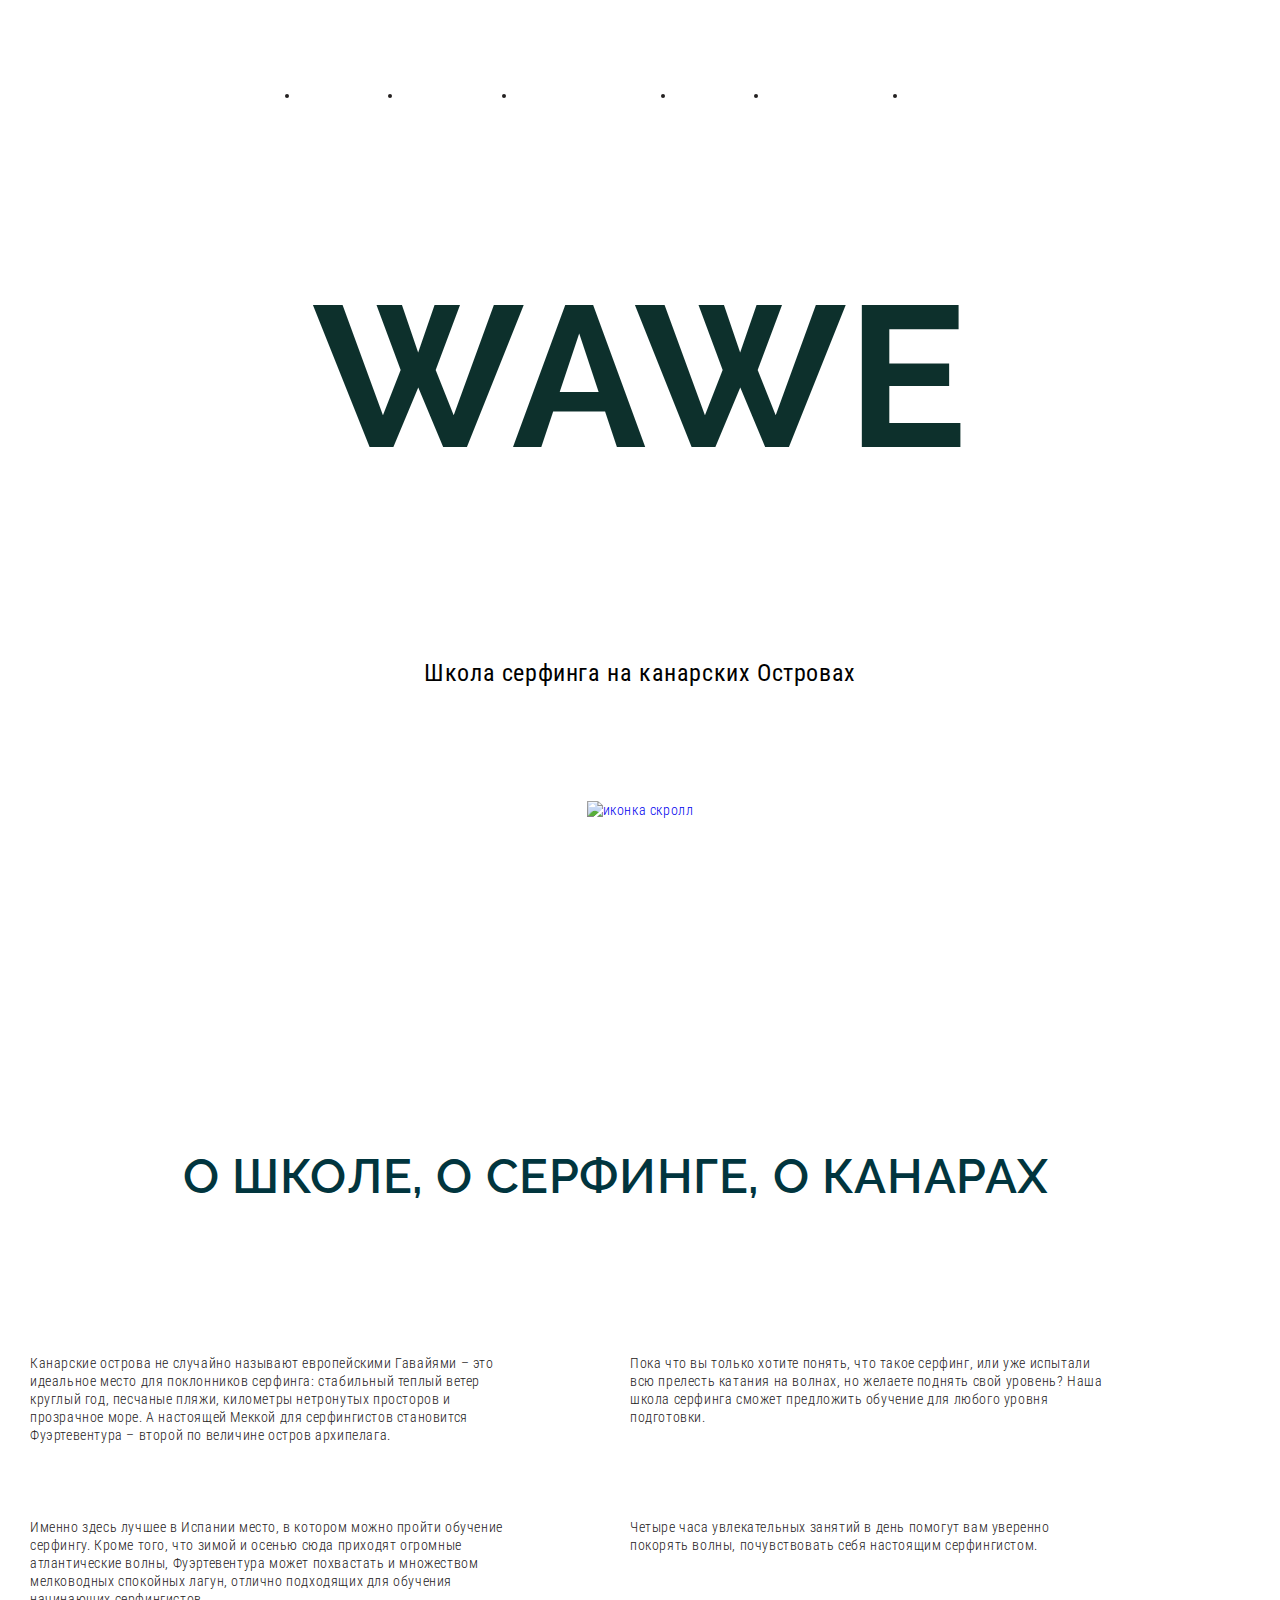
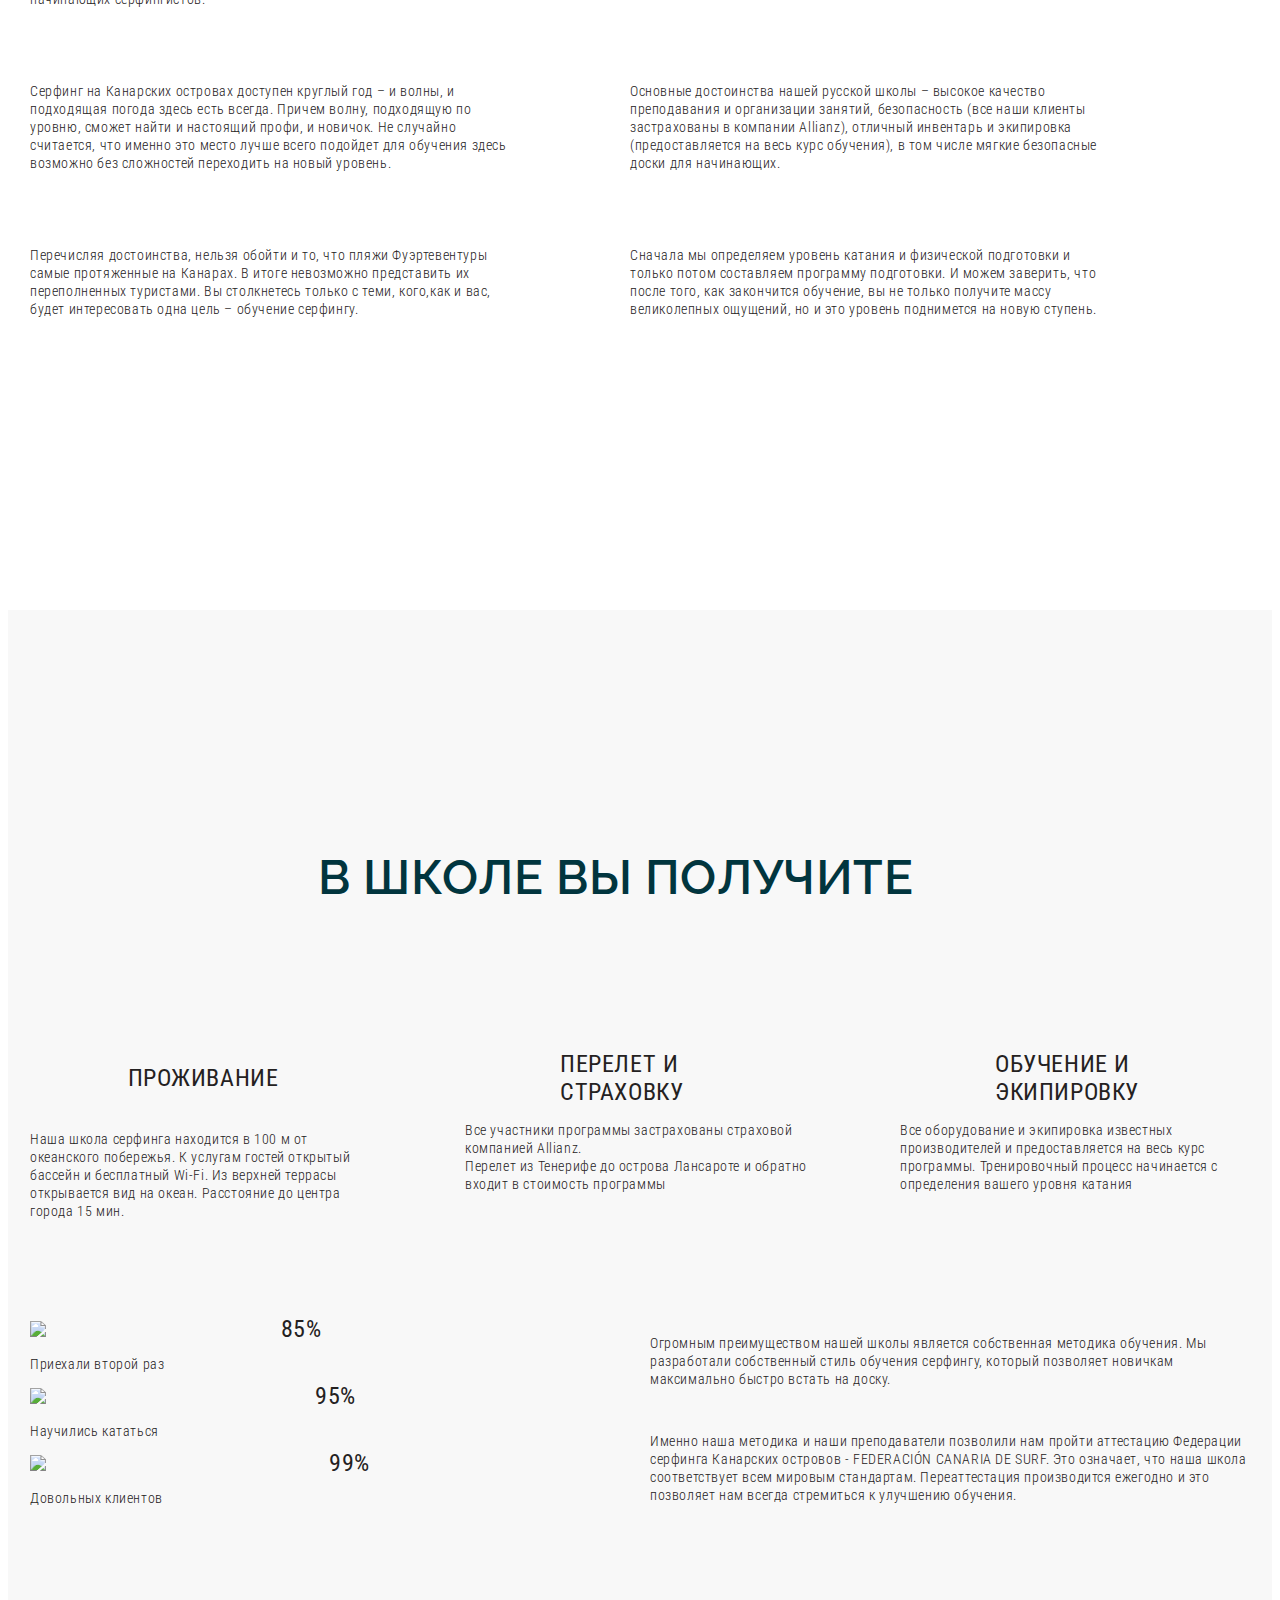
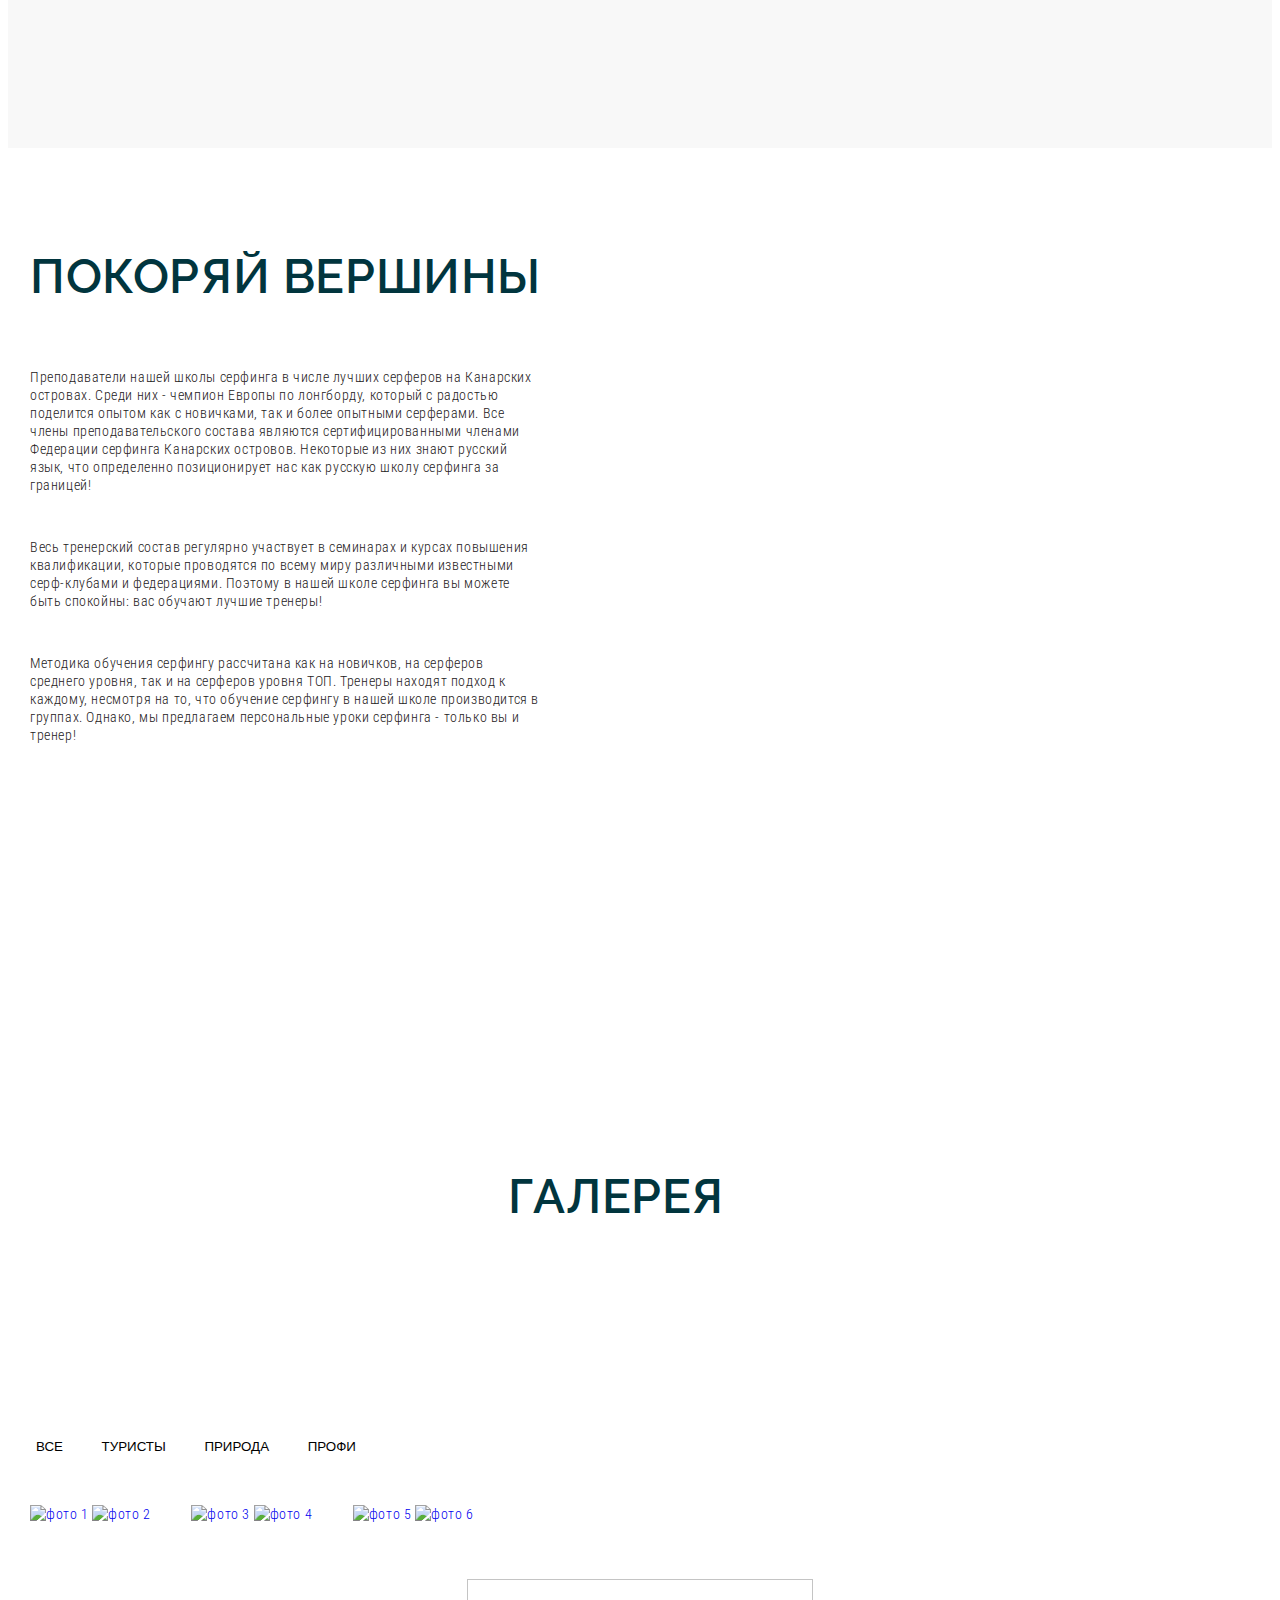
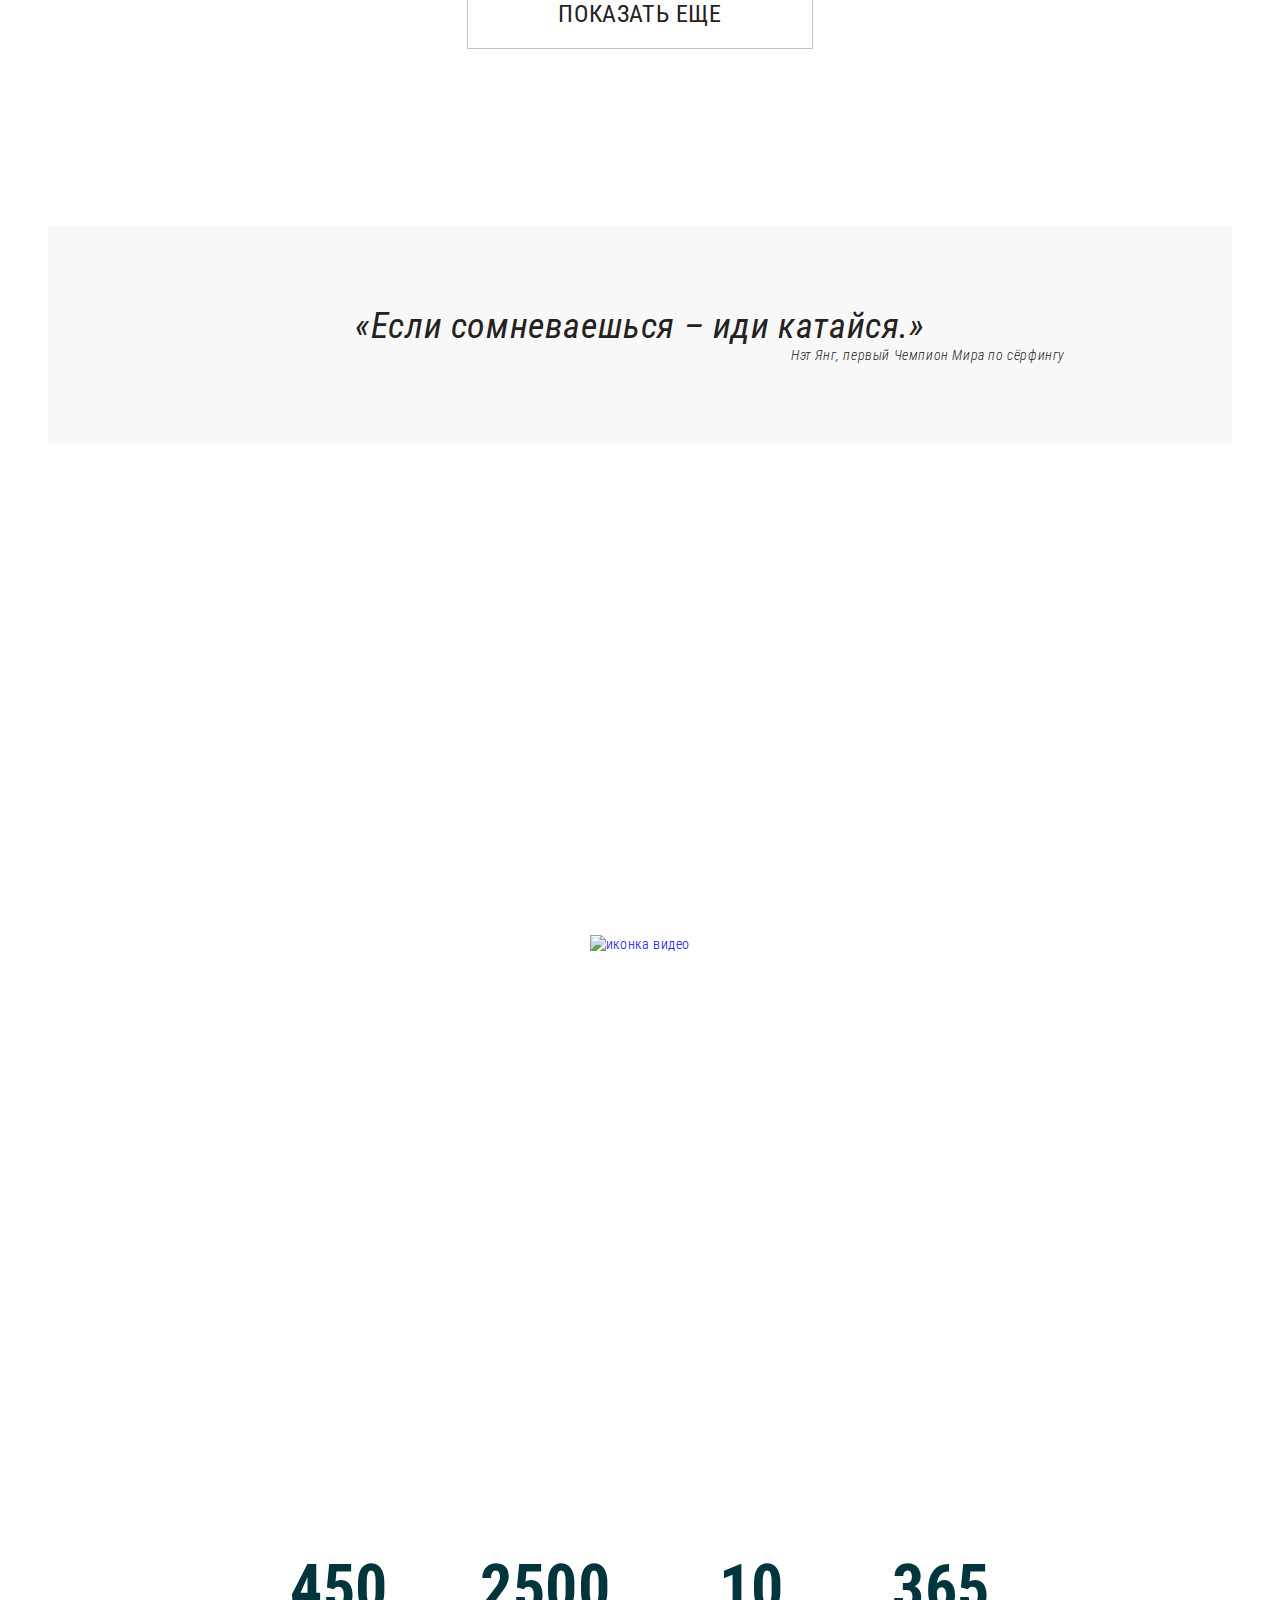
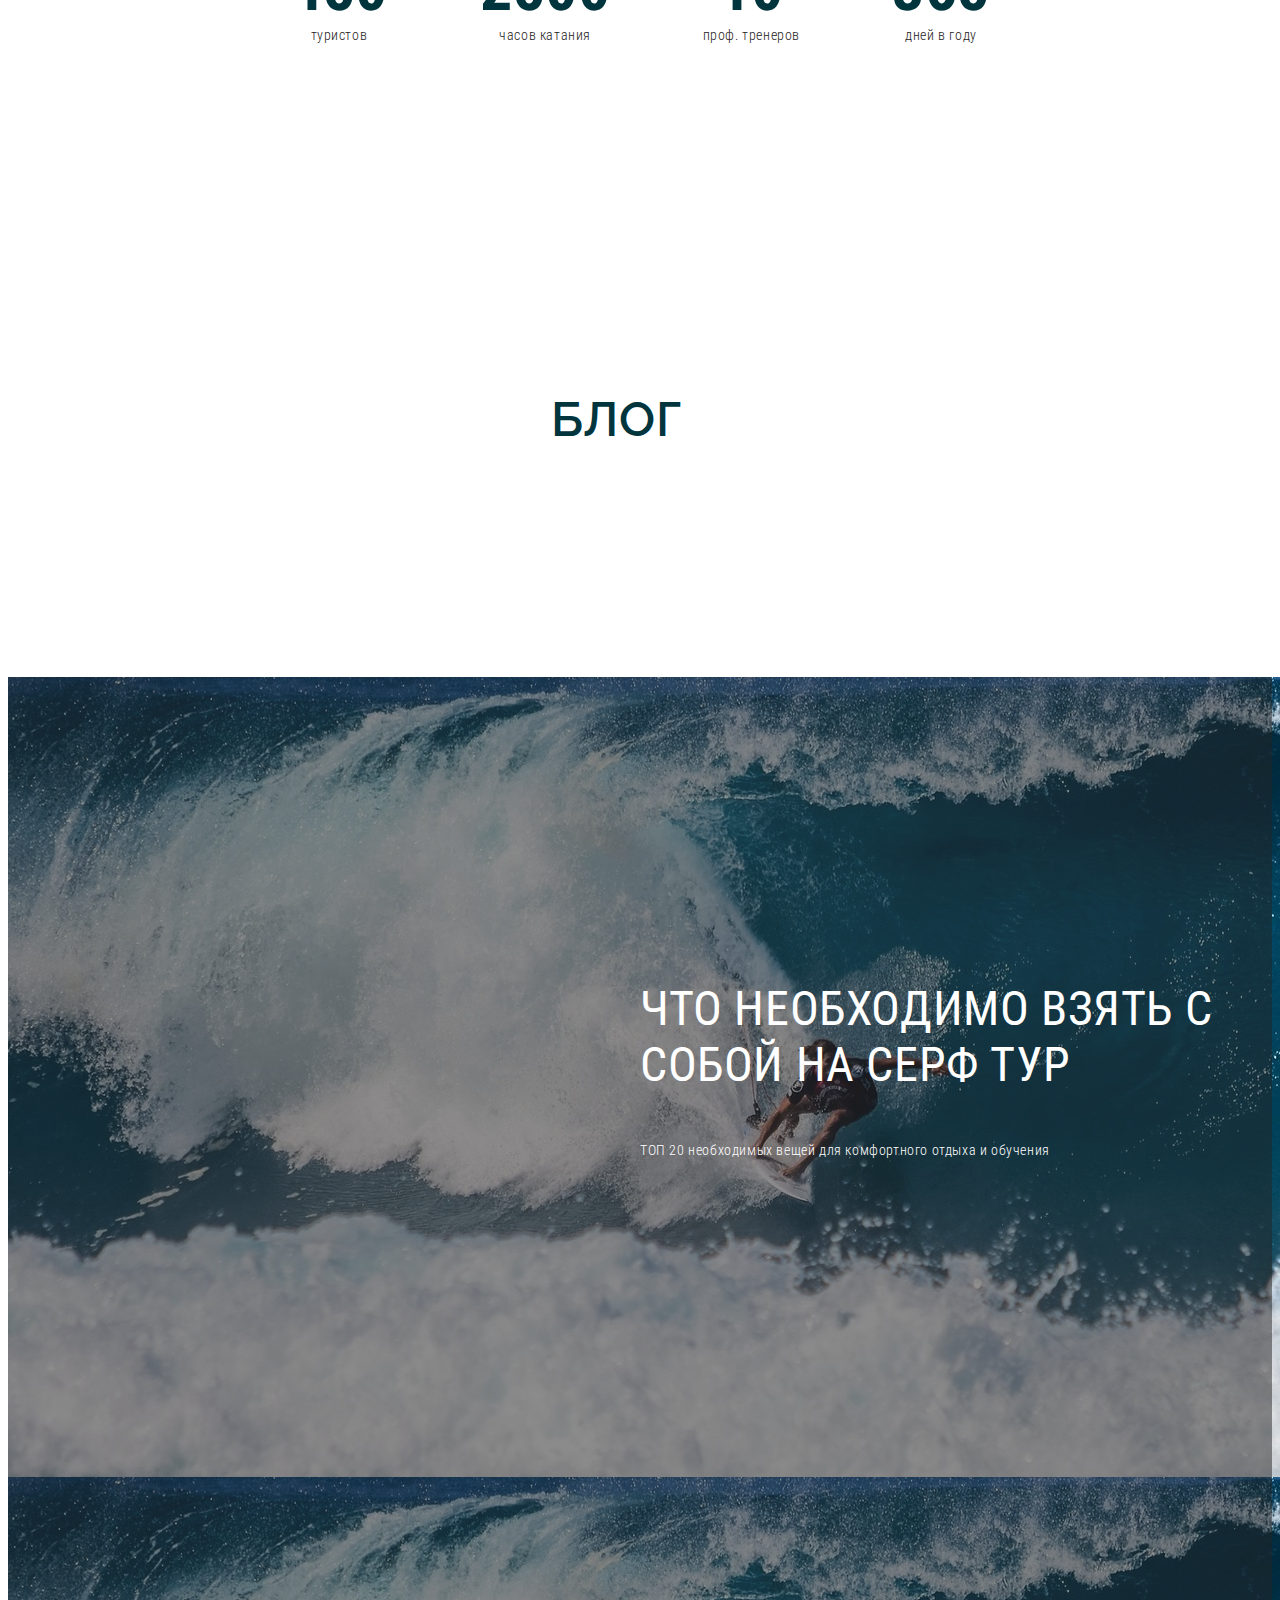
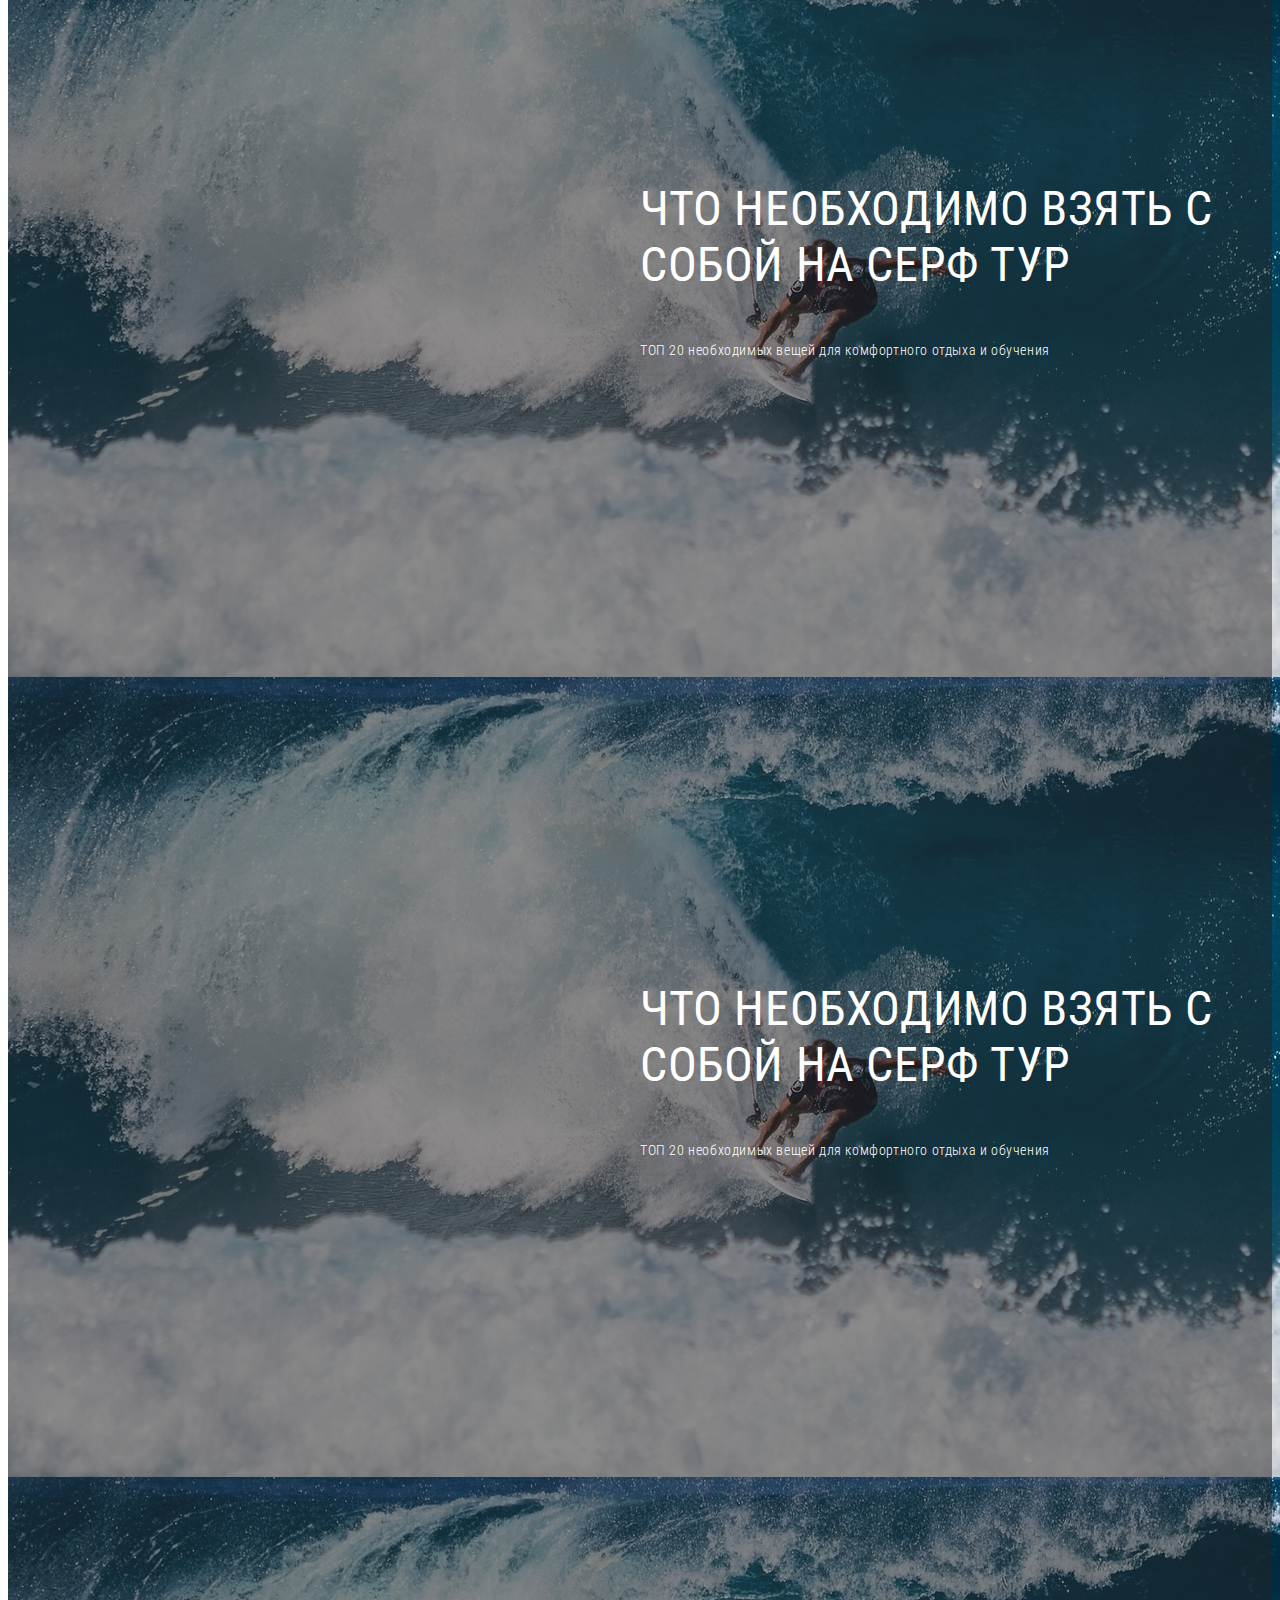
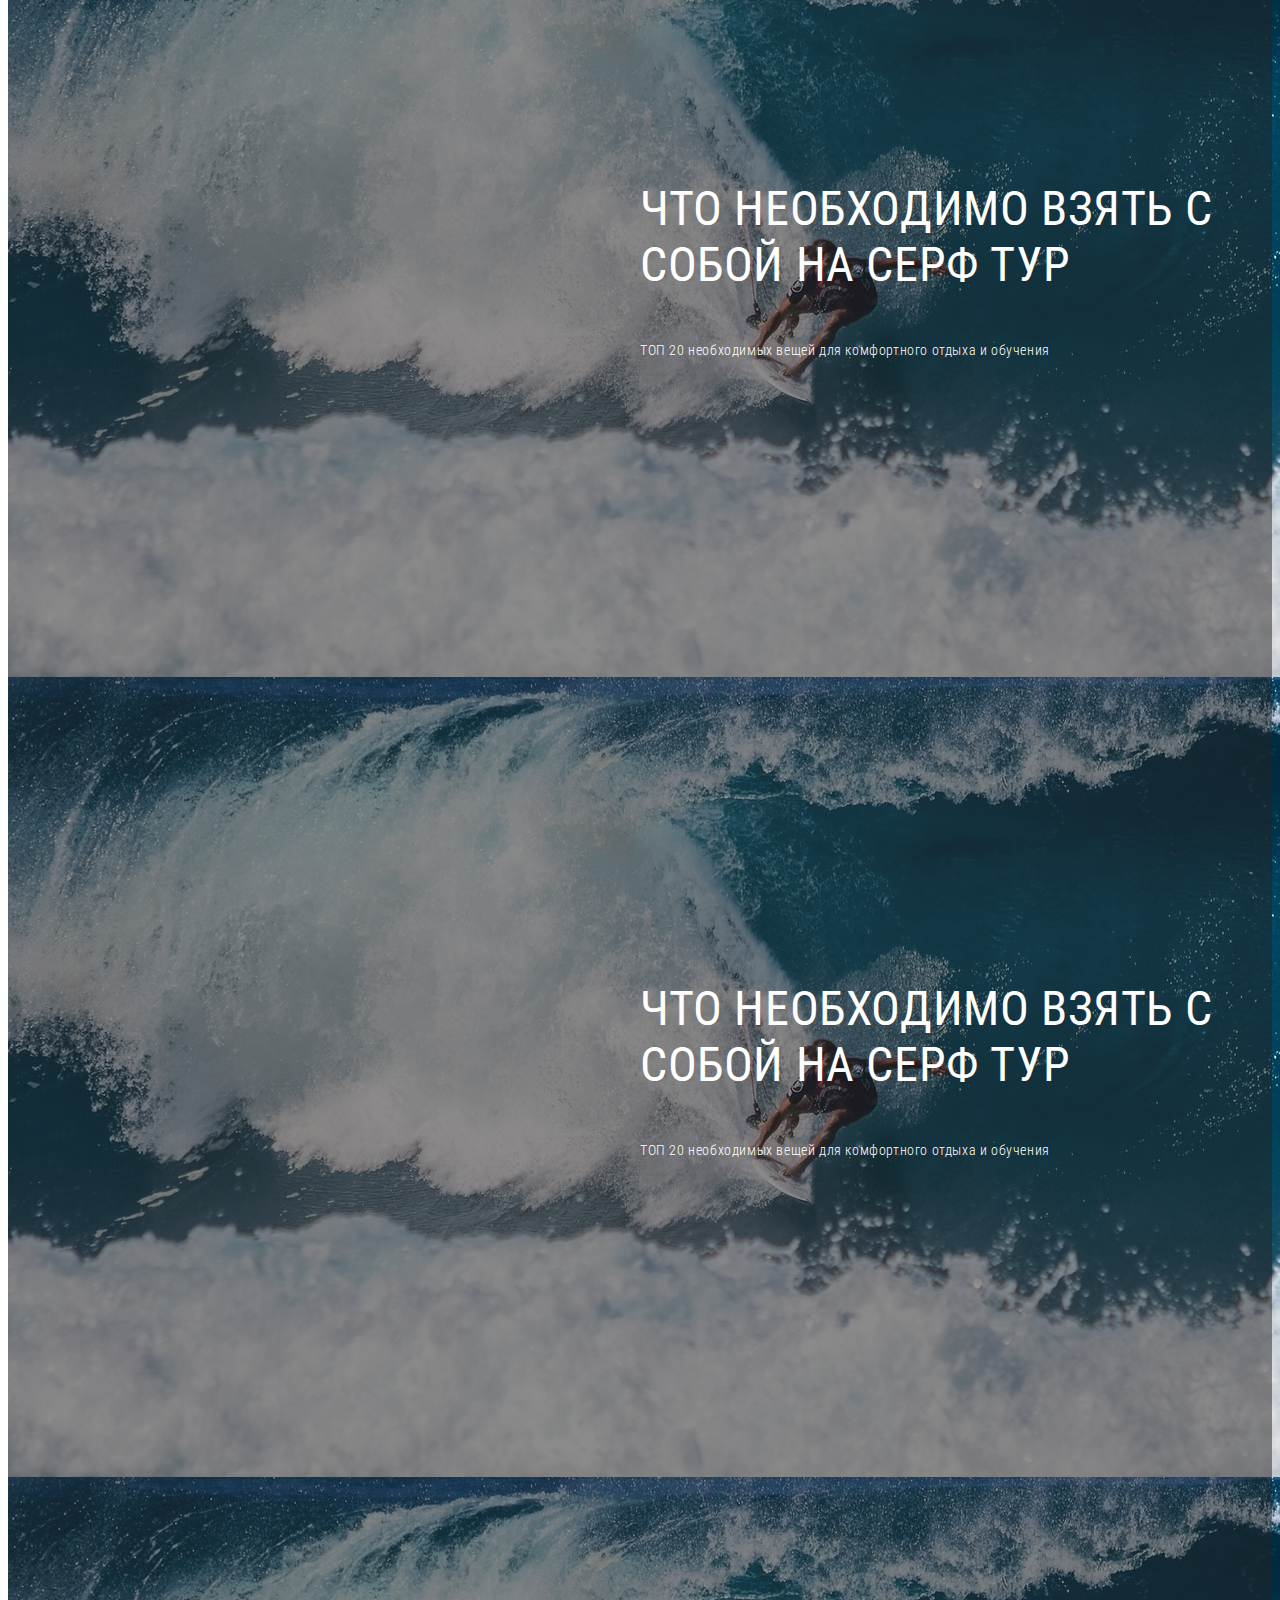
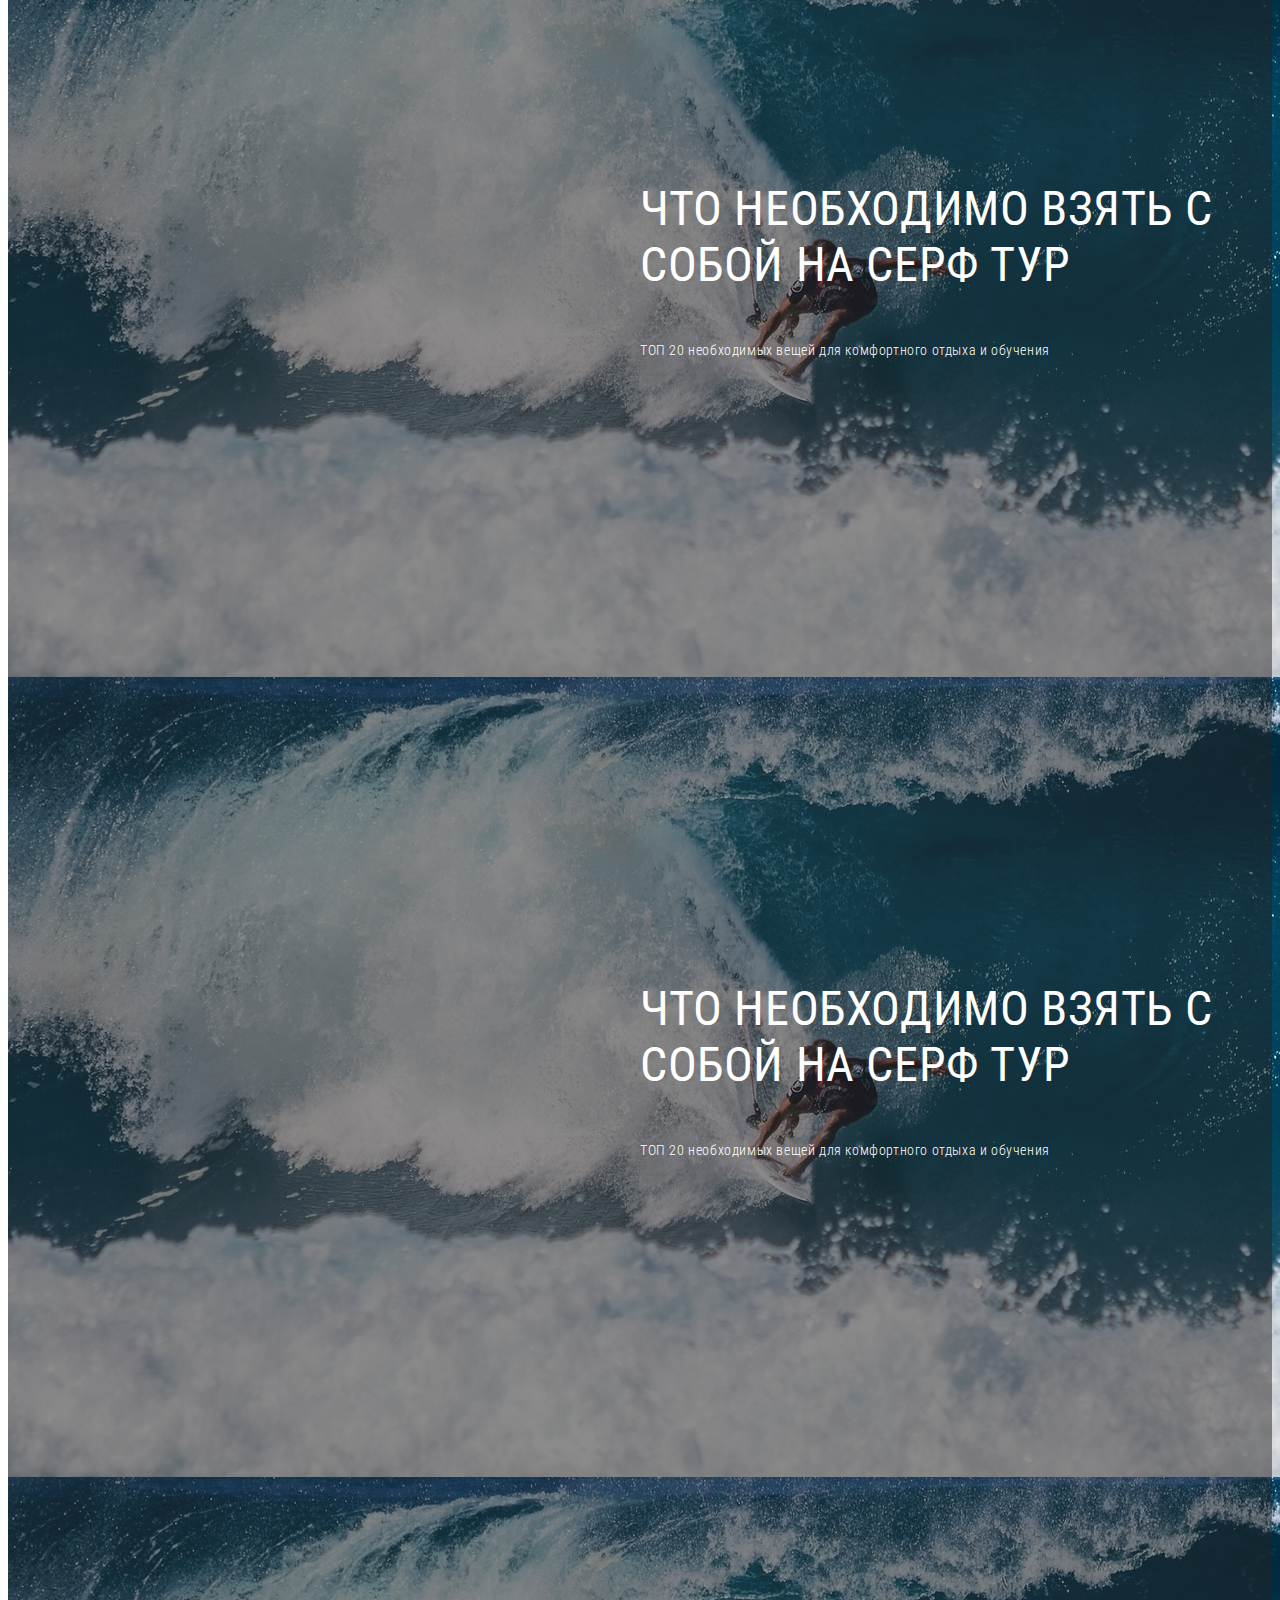
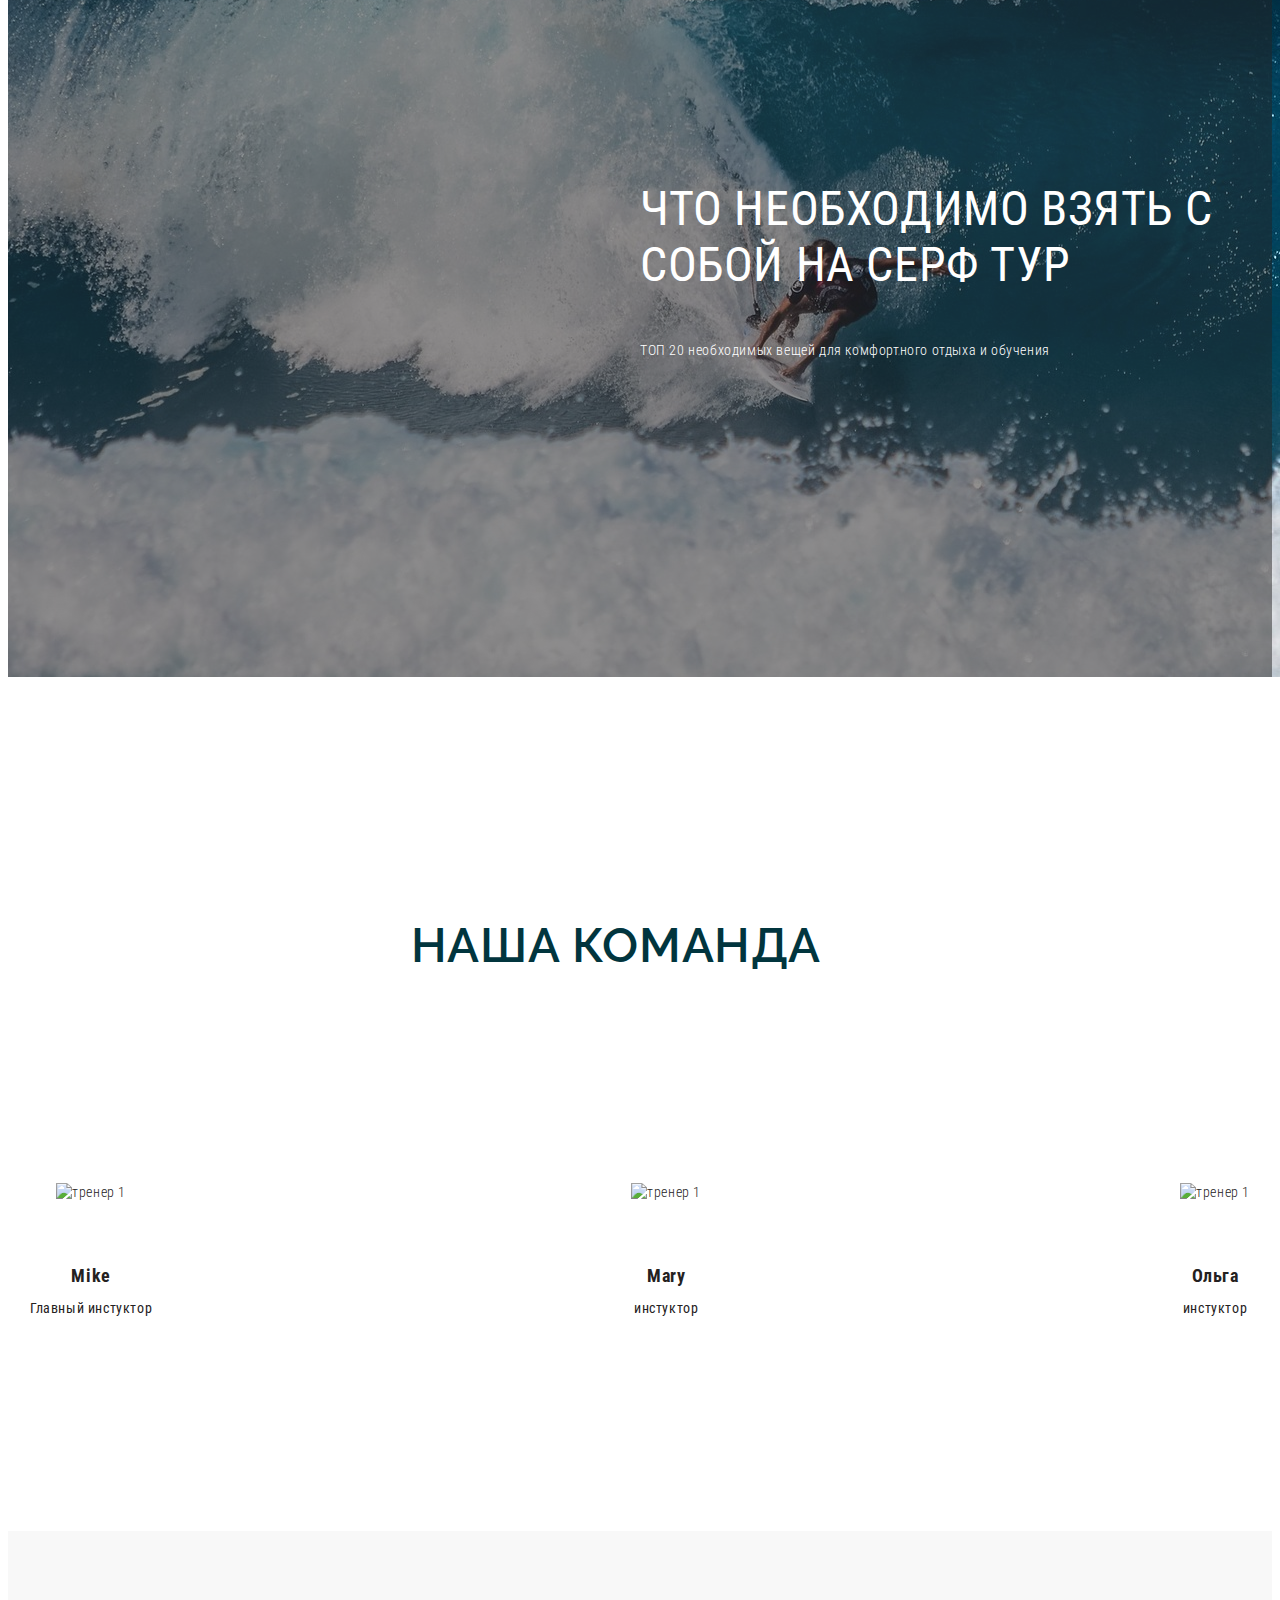
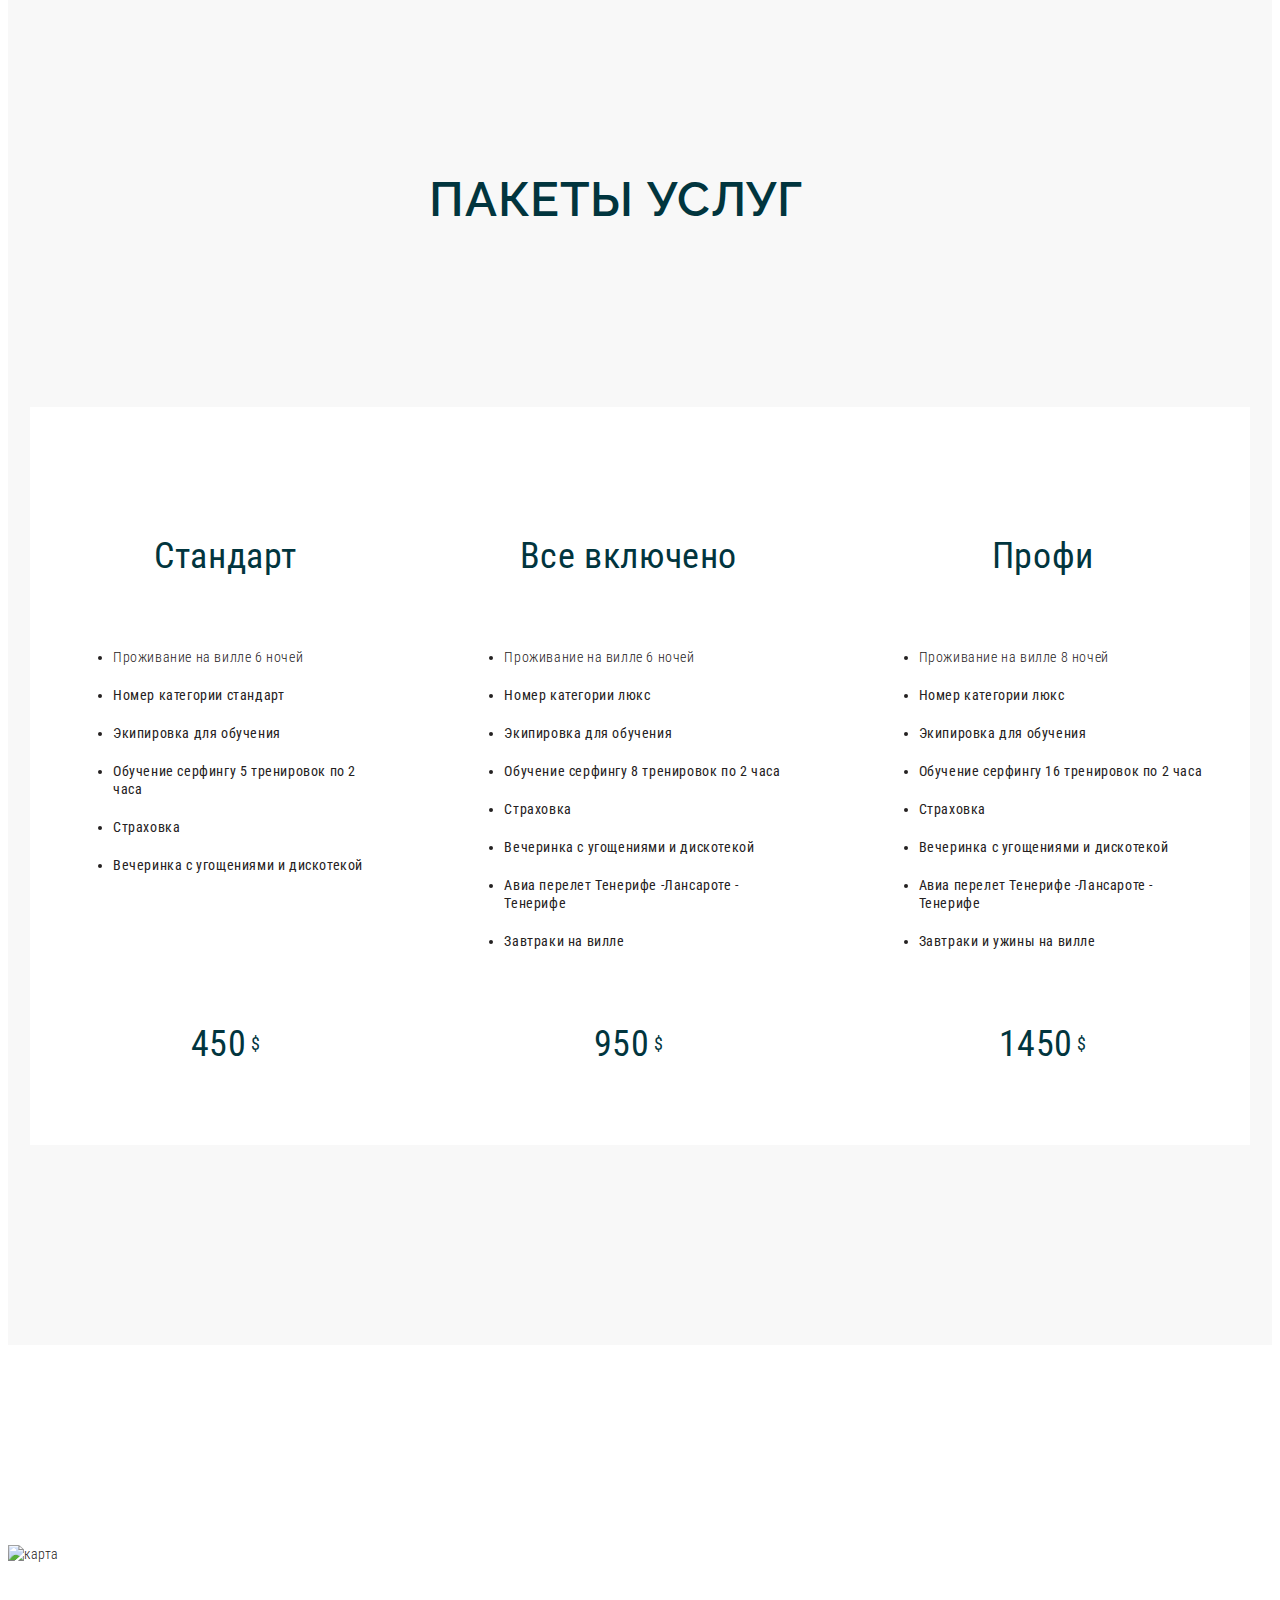
==== commit 8bca34ab: "complite 1920px" ====
--- a/index.html
+++ b/index.html
@@ -11,9 +11,9 @@
     <link
         href="https://fonts.googleapis.com/css2?family=Raleway:wght@600;700&family=Roboto+Condensed:ital,wght@0,300;0,400;0,700;1,300;1,400&display=swap"
         rel="stylesheet">
-    <link rel="stylesheet" href="css/jquery.fancybox.css">
     <link rel="stylesheet" href="css/reset.css">
     <link rel="stylesheet" href="css/slick.css">
+    <link rel="stylesheet" href="css/jquery.fancybox.css">
     <link rel="stylesheet" href="css/style.css">
 </head>
 
@@ -23,7 +23,7 @@
             <div class="container">
                 <div class="header__top-inner">
                     <a class="logo" href="#">
-                        <img class="logo-img" src="images/header/logo.svg" alt="логотип">
+                        <img class="logo-img" src="images/logo.svg" alt="логотип">
                     </a>
                     <nav class="menu">
                         <ul class="menu__list">
@@ -79,7 +79,7 @@
             </div>
         </div>
     </header>
-    <section class="about">
+    <section class="about section-page">
         <div class="container">
             <h2 class="title about__title"> <span> О ШКОЛЕ, О СЕРФИНГЕ, О КАНАРАХ</span> </h2>
             <div class="about__text-inner">
@@ -123,7 +123,7 @@
             </div>
         </div>
     </section>
-    <section class="school">
+    <section class="school section-page">
         <div class="container">
             <h2 class="title school__title"> <span>В ШКОЛЕ ВЫ ПОЛУЧИТЕ</span></h2>
             <div class="school__items">
@@ -175,9 +175,6 @@
                         <span>99%</span>
                         <p>Довольных клиентов </p>
                     </div>
-
-
-
                 </div>
                 <div class="school__text">
                     <p>Огромным преимуществом нашей школы является собственная методика обучения. Мы разработали
@@ -219,7 +216,7 @@
             </div>
         </div>
     </section>
-    <section class="gallery">
+    <section class="gallery section-page">
         <div class="container">
             <h2 class="title gallery__title">
                 <span>ГАЛЕРЕЯ</span>
@@ -299,14 +296,8 @@
                 <h5 class="gallery__numbers-item">365
                     <span>дней в году</span>
                 </h5>
-
-
-            </div>
-
-        </div>
-
-
-
+            </div>
+        </div>
     </section>
     <section class="slider-blog">
         <div class="container">
@@ -315,128 +306,243 @@
             </h2>
         </div>
         <div class="slider-blog__inner">
-
-            <div class="slider-blog__item">
-                <img class="slider-blog__item-bg" src="images/slider-blog-bg.jpg" alt="картинка слайдера">
-                <div class="slider-blog__text">
-                    <a class="slider-blog__text-link" href="#">
-                        <h3 class="slider-blog__text-title">ЧТО НЕОБХОДИМО ВЗЯТЬ С СОБОЙ НА СЕРФ ТУР</h3>
-                    </a>
-                    <p class="slider-blog__text-descr">
-                        ТОП 20 необходимых вещей для комфортного отдыха и обучения
-                    </p>
-                </div>
-            </div>
-            <div class="slider-blog__item">
-                <img class="slider-blog__item-bg" src="images/slider-blog-bg.jpg" alt="картинка слайдера">
-                <div class="slider-blog__text">
-                    <a class="slider-blog__text-link" href="#">
-                        <h3 class="slider-blog__text-title">ЧТО НЕОБХОДИМО ВЗЯТЬ С СОБОЙ НА СЕРФ ТУР</h3>
-                    </a>
-                    <p class="slider-blog__text-descr">
-                        ТОП 20 необходимых вещей для комфортного отдыха и обучения
-                    </p>
-                </div>
-            </div>
-            <div class="slider-blog__item">
-                <img class="slider-blog__item-bg" src="images/slider-blog-bg.jpg" alt="картинка слайдера">
-                <div class="slider-blog__text">
-                    <a class="slider-blog__text-link" href="#">
-                        <h3 class="slider-blog__text-title">ЧТО НЕОБХОДИМО ВЗЯТЬ С СОБОЙ НА СЕРФ ТУР</h3>
-                    </a>
-                    <p class="slider-blog__text-descr">
-                        ТОП 20 необходимых вещей для комфортного отдыха и обучения
-                    </p>
-                </div>
-            </div>
-            <div class="slider-blog__item">
-                <img class="slider-blog__item-bg" src="images/slider-blog-bg.jpg" alt="картинка слайдера">
-                <div class="slider-blog__text">
-                    <a class="slider-blog__text-link" href="#">
-                        <h3 class="slider-blog__text-title">ЧТО НЕОБХОДИМО ВЗЯТЬ С СОБОЙ НА СЕРФ ТУР</h3>
-                    </a>
-                    <p class="slider-blog__text-descr">
-                        ТОП 20 необходимых вещей для комфортного отдыха и обучения
-                    </p>
-                </div>
-            </div>
-            <div class="slider-blog__item">
-                <img class="slider-blog__item-bg" src="images/slider-blog-bg.jpg" alt="картинка слайдера">
-                <div class="slider-blog__text">
-                    <a class="slider-blog__text-link" href="#">
-                        <h3 class="slider-blog__text-title">ЧТО НЕОБХОДИМО ВЗЯТЬ С СОБОЙ НА СЕРФ ТУР</h3>
-                    </a>
-                    <p class="slider-blog__text-descr">
-                        ТОП 20 необходимых вещей для комфортного отдыха и обучения
-                    </p>
-                </div>
-            </div>
-            <div class="slider-blog__item">
-                <img class="slider-blog__item-bg" src="images/slider-blog-bg.jpg" alt="картинка слайдера">
-                <div class="slider-blog__text">
-                    <a class="slider-blog__text-link" href="#">
-                        <h3 class="slider-blog__text-title">ЧТО НЕОБХОДИМО ВЗЯТЬ С СОБОЙ НА СЕРФ ТУР</h3>
-                    </a>
-                    <p class="slider-blog__text-descr">
-                        ТОП 20 необходимых вещей для комфортного отдыха и обучения
-                    </p>
-                </div>
-            </div>
-            <div class="slider-blog__item">
-                <img class="slider-blog__item-bg" src="images/slider-blog-bg.jpg" alt="картинка слайдера">
-                <div class="slider-blog__text">
-                    <a class="slider-blog__text-link" href="#">
-                        <h3 class="slider-blog__text-title">ЧТО НЕОБХОДИМО ВЗЯТЬ С СОБОЙ НА СЕРФ ТУР</h3>
-                    </a>
-                    <p class="slider-blog__text-descr">
-                        ТОП 20 необходимых вещей для комфортного отдыха и обучения
-                    </p>
-                </div>
-            </div>
-            <div class="slider-blog__item">
-                <img class="slider-blog__item-bg" src="images/slider-blog-bg.jpg" alt="картинка слайдера">
-                <div class="slider-blog__text">
-                    <a class="slider-blog__text-link" href="#">
-                        <h3 class="slider-blog__text-title">ЧТО НЕОБХОДИМО ВЗЯТЬ С СОБОЙ НА СЕРФ ТУР</h3>
-                    </a>
-                    <p class="slider-blog__text-descr">
-                        ТОП 20 необходимых вещей для комфортного отдыха и обучения
-                    </p>
-                </div>
-            </div>
-            <div class="slider-blog__item">
-                <img class="slider-blog__item-bg" src="images/slider-blog-bg.jpg" alt="картинка слайдера">
-                <div class="slider-blog__text">
-                    <a class="slider-blog__text-link" href="#">
-                        <h3 class="slider-blog__text-title">ЧТО НЕОБХОДИМО ВЗЯТЬ С СОБОЙ НА СЕРФ ТУР</h3>
-                    </a>
-                    <p class="slider-blog__text-descr">
-                        ТОП 20 необходимых вещей для комфортного отдыха и обучения
-                    </p>
-                </div>
-            </div>
-            <div class="slider-blog__item">
-                <img class="slider-blog__item-bg" src="images/slider-blog-bg.jpg" alt="картинка слайдера">
-                <div class="slider-blog__text">
-                    <a class="slider-blog__text-link" href="#">
-                        <h3 class="slider-blog__text-title">ЧТО НЕОБХОДИМО ВЗЯТЬ С СОБОЙ НА СЕРФ ТУР</h3>
-                    </a>
-                    <p class="slider-blog__text-descr">
-                        ТОП 20 необходимых вещей для комфортного отдыха и обучения
-                    </p>
-                </div>
-            </div>
-
-
-        </div>
-    </section>
+            <div class="slider-blog__item">
+                <div class="slider-blog__items" id="one">
+                    <img class="slider-blog__item-bg" src="images/slider-blog-bg.jpg" alt="картинка слайдера">
+                    <div class="slider-blog__text">
+                        <a class="slider-blog__text-link" href="#">
+                            <h3 class="slider-blog__text-title">ЧТО НЕОБХОДИМО ВЗЯТЬ С СОБОЙ НА СЕРФ ТУР</h3>
+                        </a>
+                        <p class="slider-blog__text-descr">
+                            ТОП 20 необходимых вещей для комфортного отдыха и обучения
+                        </p>
+                    </div>
+                </div>
+            </div>
+            <div class="slider-blog__item">
+                <div class="slider-blog__items" id="one">
+                    <img class="slider-blog__item-bg" src="images/slider-blog-bg.jpg" alt="картинка слайдера">
+                    <div class="slider-blog__text">
+                        <a class="slider-blog__text-link" href="#">
+                            <h3 class="slider-blog__text-title">ЧТО НЕОБХОДИМО ВЗЯТЬ С СОБОЙ НА СЕРФ ТУР</h3>
+                        </a>
+                        <p class="slider-blog__text-descr">
+                            ТОП 20 необходимых вещей для комфортного отдыха и обучения
+                        </p>
+                    </div>
+                </div>
+            </div>
+            <div class="slider-blog__item">
+                <div class="slider-blog__items" id="one">
+                    <img class="slider-blog__item-bg" src="images/slider-blog-bg.jpg" alt="картинка слайдера">
+                    <div class="slider-blog__text">
+                        <a class="slider-blog__text-link" href="#">
+                            <h3 class="slider-blog__text-title">ЧТО НЕОБХОДИМО ВЗЯТЬ С СОБОЙ НА СЕРФ ТУР</h3>
+                        </a>
+                        <p class="slider-blog__text-descr">
+                            ТОП 20 необходимых вещей для комфортного отдыха и обучения
+                        </p>
+                    </div>
+                </div>
+            </div>
+            <div class="slider-blog__item">
+                <div class="slider-blog__items" id="one">
+                    <img class="slider-blog__item-bg" src="images/slider-blog-bg.jpg" alt="картинка слайдера">
+                    <div class="slider-blog__text">
+                        <a class="slider-blog__text-link" href="#">
+                            <h3 class="slider-blog__text-title">ЧТО НЕОБХОДИМО ВЗЯТЬ С СОБОЙ НА СЕРФ ТУР</h3>
+                        </a>
+                        <p class="slider-blog__text-descr">
+                            ТОП 20 необходимых вещей для комфортного отдыха и обучения
+                        </p>
+                    </div>
+                </div>
+            </div>
+            <div class="slider-blog__item">
+                <div class="slider-blog__items" id="one">
+                    <img class="slider-blog__item-bg" src="images/slider-blog-bg.jpg" alt="картинка слайдера">
+                    <div class="slider-blog__text">
+                        <a class="slider-blog__text-link" href="#">
+                            <h3 class="slider-blog__text-title">ЧТО НЕОБХОДИМО ВЗЯТЬ С СОБОЙ НА СЕРФ ТУР</h3>
+                        </a>
+                        <p class="slider-blog__text-descr">
+                            ТОП 20 необходимых вещей для комфортного отдыха и обучения
+                        </p>
+                    </div>
+                </div>
+            </div>
+            <div class="slider-blog__item">
+                <div class="slider-blog__items" id="one">
+                    <img class="slider-blog__item-bg" src="images/slider-blog-bg.jpg" alt="картинка слайдера">
+                    <div class="slider-blog__text">
+                        <a class="slider-blog__text-link" href="#">
+                            <h3 class="slider-blog__text-title">ЧТО НЕОБХОДИМО ВЗЯТЬ С СОБОЙ НА СЕРФ ТУР</h3>
+                        </a>
+                        <p class="slider-blog__text-descr">
+                            ТОП 20 необходимых вещей для комфортного отдыха и обучения
+                        </p>
+                    </div>
+                </div>
+            </div>
+            <div class="slider-blog__item">
+                <div class="slider-blog__items" id="one">
+                    <img class="slider-blog__item-bg" src="images/slider-blog-bg.jpg" alt="картинка слайдера">
+                    <div class="slider-blog__text">
+                        <a class="slider-blog__text-link" href="#">
+                            <h3 class="slider-blog__text-title">ЧТО НЕОБХОДИМО ВЗЯТЬ С СОБОЙ НА СЕРФ ТУР</h3>
+                        </a>
+                        <p class="slider-blog__text-descr">
+                            ТОП 20 необходимых вещей для комфортного отдыха и обучения
+                        </p>
+                    </div>
+                </div>
+            </div>
+            <div class="slider-blog__item">
+                <div class="slider-blog__items" id="one">
+                    <img class="slider-blog__item-bg" src="images/slider-blog-bg.jpg" alt="картинка слайдера">
+                    <div class="slider-blog__text">
+                        <a class="slider-blog__text-link" href="#">
+                            <h3 class="slider-blog__text-title">ЧТО НЕОБХОДИМО ВЗЯТЬ С СОБОЙ НА СЕРФ ТУР</h3>
+                        </a>
+                        <p class="slider-blog__text-descr">
+                            ТОП 20 необходимых вещей для комфортного отдыха и обучения
+                        </p>
+                    </div>
+                </div>
+            </div>
+        </div>
+    </section>
+    <section class="team section-page">
+        <div class="container">
+            <h2 class="title team__title"><span>НАША КОМАНДА</span></h2>
+            <div class="team__inner">
+                <div class="team__item">
+                    <img class="team__item-img" src="images/team/member-1.jpg" alt="тренер 1">
+                    <h6 class="team__name">Mike</h6>
+                    <p class="team__position">Главный инстуктор</p>
+                </div>
+                <div class="team__item">
+                    <img class="team__item-img" src="images/team/member-2.jpg" alt="тренер 1">
+                    <h6 class="team__name">Mary</h6>
+                    <p class="team__position">инстуктор</p>
+                </div>
+                <div class="team__item">
+                    <img class="team__item-img" src="images/team/member-3.jpg" alt="тренер 1">
+                    <h6 class="team__name">Ольга</h6>
+                    <p class="team__position">инстуктор</p>
+                </div>
+            </div>
+
+        </div>
+    </section>
+    <section class="pricing section-page">
+        <div class="container">
+            <h2 class="title pricing__title"><span>ПАКЕТЫ УСЛУГ</span></h2>
+            <div class="pricing__inner">
+                <div class="pricing__item">
+                    <h6 class="pricing__item-name">Стандарт</h6>
+                    <ul class="pricing__item-list">
+                        <li>Проживание на вилле 6 ночей</li>
+                        <li>Номер категории стандарт</li>
+                        <li>Экипировка для обучения</li>
+                        <li>Обучение серфингу 5 тренировок по 2 часа</li>
+                        <li>Страховка</li>
+                        <li>Вечеринка с угощениями и дискотекой</li>
+                    </ul>
+                    <p class="pricing__item-price">450
+                        <span>$</span>
+                    </p>
+                </div>
+                <div class="pricing__item">
+                    <h6 class="pricing__item-name">Все включено</h6>
+                    <ul class="pricing__item-list">
+                        <li>Проживание на вилле 6 ночей</li>
+                        <li>Номер категории люкс</li>
+                        <li>Экипировка для обучения</li>
+                        <li>Обучение серфингу 8 тренировок по 2 часа</li>
+                        <li>Страховка</li>
+                        <li>Вечеринка с угощениями и дискотекой</li>
+                        <li>Авиа перелет Тенерифе -Лансароте - Тенерифе </li>
+                        <li>Завтраки на вилле</li>
+                    </ul>
+                    <p class="pricing__item-price">950
+                        <span>$</span>
+                    </p>
+                </div>
+                <div class="pricing__item">
+                    <h6 class="pricing__item-name">Профи</h6>
+                    <ul class="pricing__item-list">
+                        <li>Проживание на вилле 8 ночей</li>
+                        <li>Номер категории люкс</li>
+                        <li>Экипировка для обучения</li>
+                        <li>Обучение серфингу 16 тренировок по 2 часа</li>
+                        <li>Страховка</li>
+                        <li>Вечеринка с угощениями и дискотекой</li>
+                        <li>Авиа перелет Тенерифе -Лансароте - Тенерифе </li>
+                        <li>Завтраки и ужины на вилле</li>
+                    </ul>
+                    <p class="pricing__item-price">1450
+                        <span>$</span>
+                    </p>
+                </div>
+            </div>
+        </div>
+    </section>
+    <div class="map">
+
+        <img class="map__img" id="imgMap" src="images/map.jpg" alt="карта">
+
+    </div>
+    <section class="connection">
+        <div class="container">
+            <h2 class="title connection__title">
+                <span>ОСТАВИТЬ ЗАЯВКУ</span>
+            </h2>
+            <div class="connection__inner">
+                <form class="connection__form">
+                    <input type="text" placeholder="Имя">
+                    <input type="text" placeholder="Телефон">
+                    <textarea placeholder="Оставьте сообщение, и мы свяжемся с Вами в ближайшее время"></textarea>
+                    <button type="submit">ОТПРАВИТЬ</button>
+                </form>
+                <div class="connection__contacts">
+                    <p>Есть вопрос?
+                        <span>Вы можете связаться с нами:</span>
+                    </p>
+                    <p>WhatsApp, Viber, Telegram
+                        <span>+3 467 486-37-88</span>
+                    </p>
+                    <p>Avenida grandes playas 79,
+                        Corralejo la Oliva Fuerteventura,
+                        Spain. 35660</p>
+                </div>
+            </div>
+        </div>
+    </section>
+    <footer class="footer">
+        <ul class="footer__social">
+            <li class="footer__social-list">
+                <a class="footer__social-link" href="#">INSTAGRAM</a>
+            </li>
+            <li class="footer__social-list">
+                <a class="footer__social-link" href="#">FACEBOOK</a>
+            </li>
+            <li class="footer__social-list">
+                <a class="footer__social-link" href="#">YOUTUBE</a>
+            </li>
+        </ul>
+      <div class="footer__logo">
+           <a class="footer__logo-link" href="#" > 
+               <img class="footer__logo-img" src="images/logo.svg" alt="логотип">
+            </a>
+      </div>
+    </footer>
 
 
     <script src="https://ajax.googleapis.com/ajax/libs/jquery/3.4.1/jquery.min.js"></script>
     <script src="js/mixitup.min.js"></script>
     <script src="js/jquery.fancybox.min.js"></script>
     <script src="js/slick.min.js"></script>
-
     <script src="js/main.js"></script>
 </body>
 
--- a/css/style.css
+++ b/css/style.css
@@ -9,7 +9,6 @@
 	line-height: 18px;
 	letter-spacing: 0.6px;
 	color: #242121;
-
 }
 
 a {
@@ -20,6 +19,10 @@
 	max-width: 1220px;
 	margin: 0 auto;
 	padding: 0 10px;
+}
+
+.section-page {
+	padding: 200px 0;
 }
 
 .title {
@@ -129,14 +132,12 @@
 }
 
 .about__title {
-	padding-top: 189px;
 	padding-bottom: 96px;
 }
 
 .about__text-inner {
 	display: flex;
 	align-items: space-between;
-	padding-bottom: 170px;
 	min-height: 350px;
 }
 
@@ -254,7 +255,6 @@
 
 .best__inner {
 	display: flex;
-	margin-bottom: 200px;
 }
 
 .best__item-1 {
@@ -278,17 +278,13 @@
 	padding-bottom: 30px;
 }
 
-
-.gallery {}
-
-
 .gallery__title {
 	margin-bottom: 210px;
 }
 
 .gallery__filter-btn {
 	margin-bottom: 50px;
-	font-family: Roboto Condensed;
+	font-family: 'Roboto Condensed', sans-serif;
 	font-weight: 400;
 	font-size: 24px;
 	line-height: 18px;
@@ -308,14 +304,12 @@
 	color: #00B2A0;
 }
 
-
 .gallery__content {
 	columns: 2;
 	column-gap: 38px;
 	margin: 0 -40px 0 -40px;
 	padding-left: 40px;
 	padding-right: 40px;
-
 }
 
 div.gallery__content .gallery__item {
@@ -328,8 +322,17 @@
 	width: 100%;
 }
 
+.gallery__more {
+	display: block;
+	text-align: center;
+	margin: 50px 0 200px;
+
+}
+
 .gallery__more-link {
-	padding: 23px 91px 24px;
+	width: 350px;
+	height: 70px;
+	padding: 20px 90px;
 	border: 1px solid #C4C4C4;
 	font-weight: 400;
 	font-size: 24px;
@@ -340,13 +343,17 @@
 	color: #242121;
 }
 
-.gallery__more {
-	text-align: center;
-	margin: 50px 0 200px;
+.gallery__more-link:hover {
+	border: 2px solid #999999;
+}
+
+.gallery__more-link:active {
+	font-size: 22px;
+	padding: 18px 88px;
 }
 
 .blockquote {
-	font-family: Roboto Condensed;
+	font-family: 'Roboto Condensed', sans-serif;
 	font-style: italic;
 	font-weight: normal;
 	font-size: 36px;
@@ -357,20 +364,21 @@
 	background-color: #F8F8F8;
 	text-align: center;
 	margin-bottom: 200px;
+
 }
 
 .blockquote__autor {
-	font-family: Roboto Condensed;
+	font-family: 'Roboto Condensed', sans-serif;
 	font-style: italic;
 	font-weight: 300;
 	font-size: 14px;
 	line-height: 18px;
 	letter-spacing: 0.6px;
 	color: #242121;
-	display: flex;
-	justify-content: center;
-	align-content: center;
-	transform: translateX(300px);
+	display: block;
+	max-width: 850px;
+	text-align: end;
+	margin: 0 auto;
 }
 
 
@@ -391,7 +399,7 @@
 }
 
 .gallery__numbers {
-	padding: 200px 10px;
+	padding: 200px 10px 0;
 }
 
 .gallery__numbers-container {
@@ -403,7 +411,7 @@
 }
 
 .gallery__numbers-item {
-	font-family: Roboto Condensed;
+	font-family: 'Roboto Condensed', sans-serif;
 	font-style: normal;
 	font-weight: 700;
 	font-size: 64px;
@@ -413,7 +421,7 @@
 }
 
 .gallery__numbers-item span {
-	font-family: Roboto Condensed;
+	font-family: 'Roboto Condensed', sans-serif;
 	font-style: normal;
 	font-weight: 300;
 	font-size: 14px;
@@ -424,24 +432,50 @@
 }
 
 .slider-blog {
-	margin-bottom: 200px;
-}
+	max-width: 1920px;
+	margin: 0 auto;
+
+}
+
 
 .slider-blog__title {
 	margin-bottom: 230px;
 }
 
-
 .slider-blog__inner {
-	display: flex;
-	justify-content: center;
-}
-
-.slider-blog__item {
+	display: block;
+
+}
+
+.slick-prev,
+.slick-next {
+	border: none;
+	background-color: red;
+	padding: 0;
+	cursor: pointer;
+	position: absolute;
+	top: 100%;
+	transform: translateY(-100%);
+	z-index: 10;
+	width: 100px;
+	height: 100%;
+}
+
+.slick-prev {
+	left: 2%;
+}
+
+.slick-next {
+	right: 2%;
+}
+
+
+
+.slider-blog__items {
 	position: relative;
 }
 
-.slider-blog__item::before {
+.slider-blog__items::before {
 	content: " ";
 	position: absolute;
 	top: 0;
@@ -450,8 +484,15 @@
 	bottom: 0;
 	background-color: rgba(36, 33, 33, 0.5);
 	z-index: 1;
-}
-
+	display: block;
+	margin: 0 auto;
+	max-width: 1920px;
+}
+
+img.slider-blog__item-bg {
+	display: block;
+	margin: 0 auto;
+}
 
 .slider-blog__text {
 	position: absolute;
@@ -459,12 +500,12 @@
 	right: 50%;
 	max-width: 600px;
 	transform: translate(100%, -60%);
-	z-index: 3;
+	z-index: 10;
 }
 
 
 .slider-blog__text-title {
-	font-family: Roboto Condensed;
+	font-family: 'Roboto Condensed', sans-serif;
 	font-style: normal;
 	font-weight: normal;
 	font-size: 48px;
@@ -475,7 +516,7 @@
 }
 
 .slider-blog__text-descr {
-	font-family: Roboto Condensed;
+	font-family: 'Roboto Condensed', sans-serif;
 	font-style: normal;
 	font-weight: 300;
 	font-size: 14px;
@@ -483,6 +524,8 @@
 	letter-spacing: 0.6px;
 	color: #FFFFFF;
 }
+
+
 
 .slick-dots {
 	position: absolute;
@@ -509,6 +552,252 @@
 .slick-dots .slick-active button {
 	background-color: #00B2A0;
 }
+
+.team {}
+
+
+.team__inner {
+	display: flex;
+	justify-content: space-between;
+	text-align: center;
+}
+
+.team__title {
+	margin-bottom: 210px;
+}
+
+.team__item {}
+
+.team__item-img {
+	margin-bottom: 25px;
+}
+
+.team__name {
+	font-weight: bold;
+	font-size: 18px;
+	margin-bottom: 5px;
+}
+
+.team__position {
+	font-weight: normal;
+	font-size: 14px;
+}
+
+
+.pricing {
+	background-color: #F8F8F8;
+}
+
+.pricing__title {
+	margin-bottom: 180px;
+}
+
+
+.pricing__inner {
+	display: flex;
+	justify-content: space-between;
+
+}
+
+.pricing__item {
+	padding: 45px 43px;
+	background-color: #fff;
+	display: flex;
+	flex-direction: column;
+}
+
+.pricing__item-name {
+	text-align: center;
+	margin-bottom: 58px;
+	font-family: 'Roboto Condensed', sans-serif;
+	font-style: normal;
+	font-weight: 400;
+	font-size: 36px;
+	line-height: 40px;
+	color: #01353E;
+}
+
+.pricing__item-list {
+	flex: 1 1 auto;
+
+}
+
+.pricing__item-list li+li {
+	margin-top: 20px;
+	font-weight: 400;
+}
+
+.pricing__item-price {
+	font-weight: 400;
+	font-size: 36px;
+	line-height: 40px;
+	color: #01353E;
+	margin-top: 60px;
+	text-align: center;
+	position: relative;
+	padding-right: 14px;
+	align-self: center;
+
+}
+
+.pricing__item-price span {
+	font-size: 18px;
+	line-height: 22px;
+	position: absolute;
+	bottom: 9px;
+	right: 0;
+}
+
+
+.map {
+	margin: 200px 0;
+}
+
+#imgMap {
+	max-width: 100%;
+	margin: 0 auto;
+
+}
+
+.connection__title {
+	margin-bottom: 240px;
+}
+
+.connection__inner {
+	display: flex;
+}
+
+.connection__form {
+	align-self: start;
+	display: block;
+	width: 50%;
+	margin-right: 20px;
+}
+
+.connection__form input::placeholder,
+.connection__form textarea::placeholder {
+	max-width: 260px;
+	font-family: 'Roboto Condensed', sans-serif;
+	font-style: normal;
+	font-weight: 400;
+	font-size: 18px;
+	line-height: 18px;
+	letter-spacing: 0.6px;
+	color: #00B2A0;
+
+}
+
+.connection__form input,
+.connection__form textarea {
+	display: block;
+	width: 100%;
+	font-size: 18px;
+	border: none;
+	border-bottom: 2px solid #DADADA;
+}
+
+
+.connection__form input {
+	padding-bottom: 18px;
+	margin-bottom: 30px;
+}
+
+.connection__form textarea {
+	padding-bottom: 95px;
+	margin: 50px 0 70px;
+	min-height: 155px;
+	resize: none;
+}
+
+.connection__form button {
+	font-family: 'Roboto Condensed', sans-serif;
+	font-style: normal;
+	font-weight: 400;
+	font-size: 24px;
+	line-height: 18px;
+	letter-spacing: 0.6px;
+	color: #242121;
+	background-color: #fff;
+	border: 1px solid #C4C4C4;
+	padding: 22px 110px;
+	cursor: pointer;
+	transition: all 0.3s;
+	width: 350px;
+	height: 70px;
+}
+
+.connection__form button:hover {
+	border: 2px solid #999999;
+}
+
+.connection__form button:active {
+	font-size: 22px;
+	padding: 20px 107px;
+}
+
+.connection__contacts {
+	display: block;
+	width: 50%;
+	padding: 50px;
+	background-color: #F8F8F8;
+	font-weight: 400;
+	font-size: 24px;
+	line-height: 30px;
+
+}
+
+.connection__contacts p {
+	max-width: 330px;
+	margin-bottom: 65px;
+}
+
+.connection__contacts p:last-child {
+	margin: 0;
+}
+
+.connection__contacts span {
+	display: block;
+}
+
+.footer .footer__social {
+	display: block;
+	padding: 200px 10px;
+	text-align: center;
+}
+
+.footer__social-list {
+	display: inline-block;
+	font-weight: 400;
+	font-size: 24px;
+	margin-right: 10px;
+}
+.footer__social-list a {
+	color: #242121;
+	transition: all .3s;
+}
+
+.footer__social-list a:hover {
+	color: #00B2A0;
+}
+
+.footer__social-list li:last-child {
+	margin: 0;
+}
+
+.footer__logo {
+	display: block;
+	background-color: #00B2A0;
+	padding-top: 70px;
+	padding-bottom: 70px;
+}
+
+.footer__logo a img {
+	margin: 0 auto;
+}
+
+
+
+
 
 
 
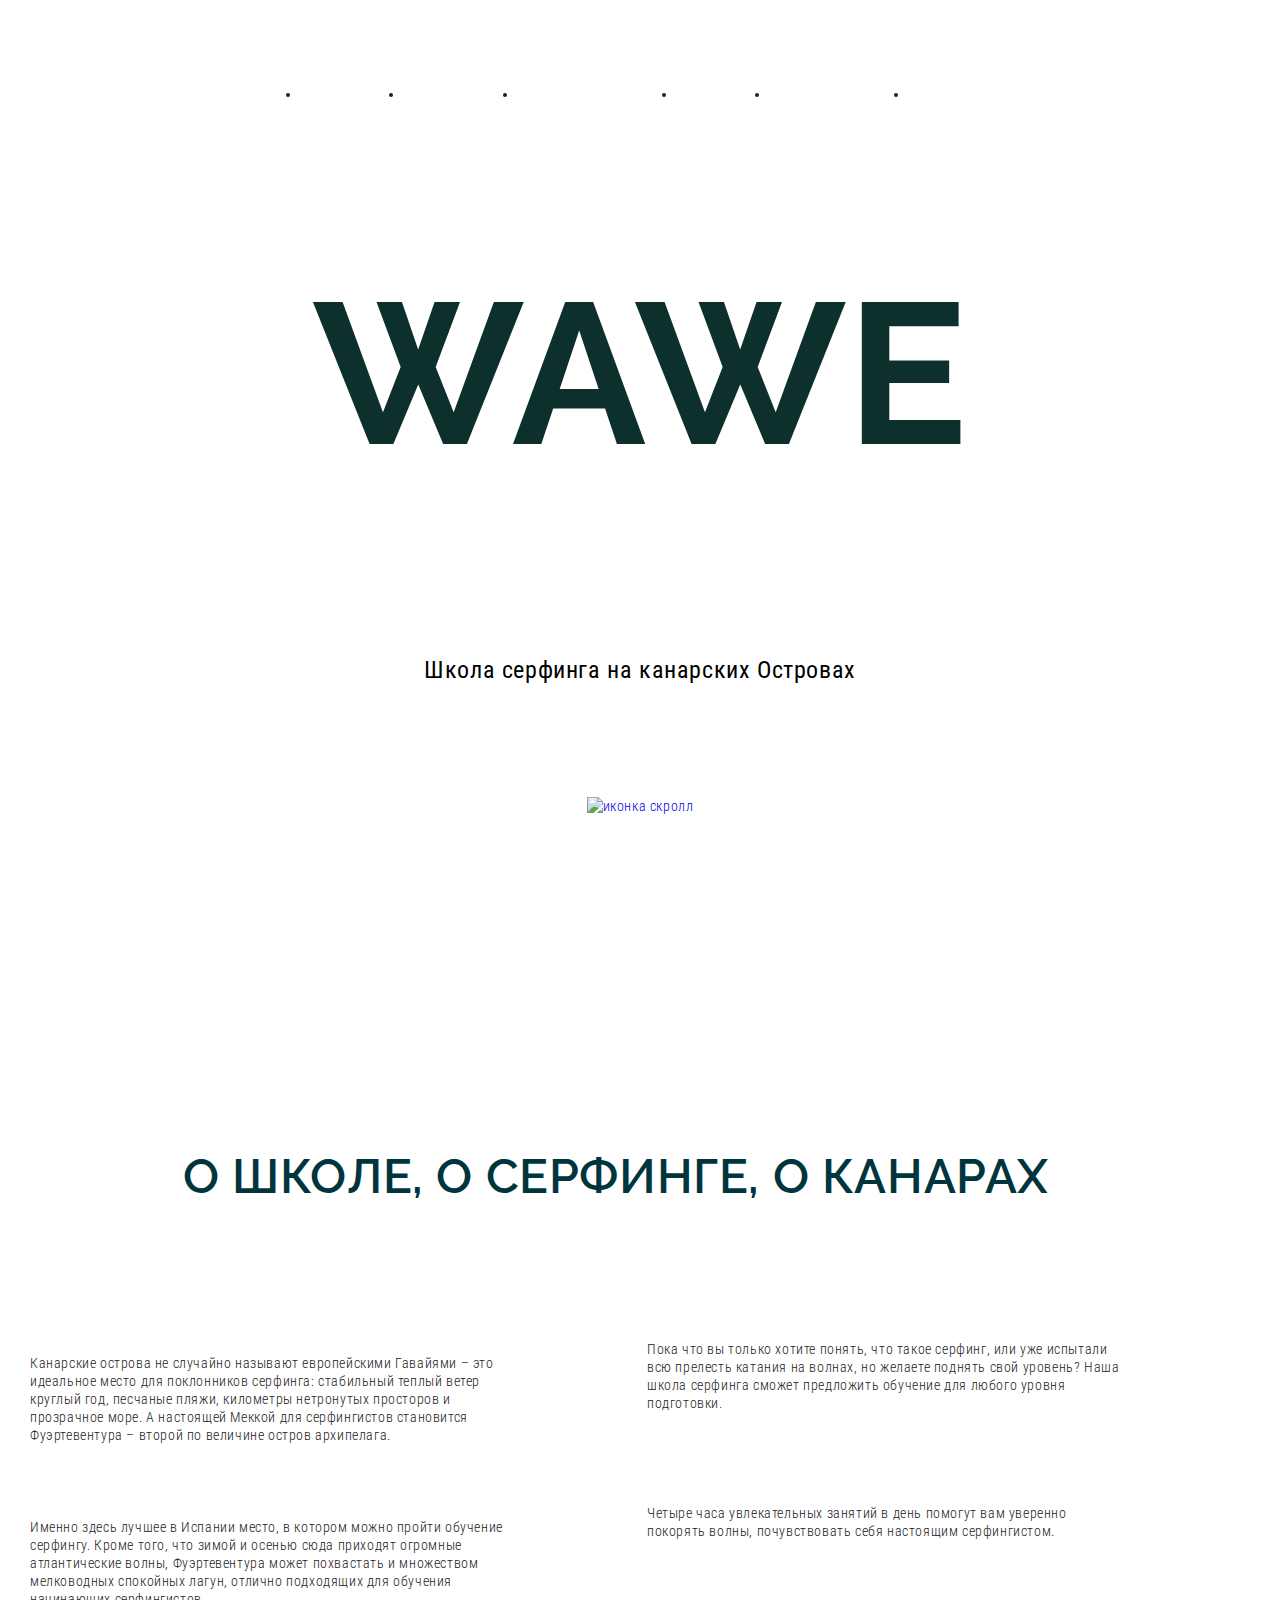
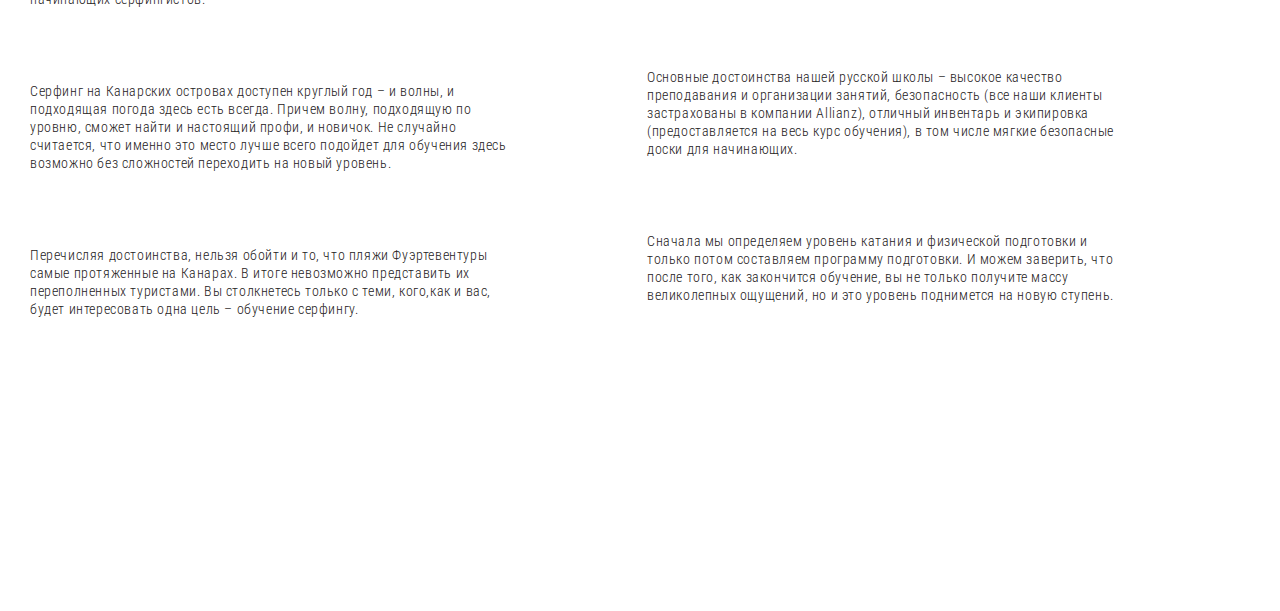
==== commit dbc3e415: "header adaptive complite, about begin" ====
--- a/index.html
+++ b/index.html
@@ -8,9 +8,7 @@
     <title>WAVE</title>
     <link rel="preconnect" href="https://fonts.googleapis.com">
     <link rel="preconnect" href="https://fonts.gstatic.com" crossorigin>
-    <link
-        href="https://fonts.googleapis.com/css2?family=Raleway:wght@600;700&family=Roboto+Condensed:ital,wght@0,300;0,400;0,700;1,300;1,400&display=swap"
-        rel="stylesheet">
+    <link href="https://fonts.googleapis.com/css2?family=Raleway:wght@600;700&family=Roboto+Condensed:ital,wght@0,300;0,400;0,700;1,300;1,400&display=swap" rel="stylesheet">
     <link rel="stylesheet" href="css/reset.css">
     <link rel="stylesheet" href="css/slick.css">
     <link rel="stylesheet" href="css/jquery.fancybox.css">
@@ -26,6 +24,9 @@
                         <img class="logo-img" src="images/logo.svg" alt="логотип">
                     </a>
                     <nav class="menu">
+                        <button class="menu__btn">
+                        MENU
+                        </button>
                         <ul class="menu__list">
                             <li class="menu__list-item">
                                 <a class="menu__list-link" href="#">
@@ -83,46 +84,51 @@
         <div class="container">
             <h2 class="title about__title"> <span> О ШКОЛЕ, О СЕРФИНГЕ, О КАНАРАХ</span> </h2>
             <div class="about__text-inner">
+                <p>Канарские острова не случайно называют европейскими Гавайями – это идеальное место для поклонников серфинга: стабильный теплый ветер круглый год, песчаные пляжи, километры нетронутых просторов и прозрачное море. А настоящей Меккой для
+                    серфингистов становится Фуэртевентура – второй по величине остров архипелага.</p>
+                <p>Именно здесь лучшее в Испании место, в котором можно пройти обучение серфингу. Кроме того, что зимой и осенью сюда приходят огромные атлантические волны, Фуэртевентура может похвастать и множеством мелководных спокойных лагун, отлично
+                    подходящих для обучения начинающих серфингистов.
+                </p>
+                <p>Серфинг на Канарских островах доступен круглый год – и волны, и подходящая погода здесь есть всегда. Причем волну, подходящую по уровню, сможет найти и настоящий профи, и новичок. Не случайно считается, что именно это место лучше всего
+                    подойдет для обучения здесь возможно без сложностей переходить на новый уровень.</p>
+                <p>Перечисляя достоинства, нельзя обойти и то, что пляжи Фуэртевентуры самые протяженные на Канарах. В итоге невозможно представить их переполненных туристами. Вы столкнетесь только с теми, кого,как и вас, будет интересовать одна цель – обучение
+                    серфингу.
+                </p>
+                <p>Пока что вы только хотите понять, что такое серфинг, или уже испытали всю прелесть катания на волнах, но желаете поднять свой уровень? Наша школа серфинга сможет предложить обучение для любого уровня подготовки.
+                </p>
+                <p>Четыре часа увлекательных занятий в день помогут вам уверенно покорять волны, почувствовать себя настоящим серфингистом.
+                </p>
+                <p>Основные достоинства нашей русской школы – высокое качество преподавания и организации занятий, безопасность (все наши клиенты застрахованы в компании Allianz), отличный инвентарь и экипировка (предоставляется на весь курс обучения), в
+                    том числе мягкие безопасные доски для начинающих.</p>
+                <p>Сначала мы определяем уровень катания и физической подготовки и только потом составляем программу подготовки. И можем заверить, что после того, как закончится обучение, вы не только получите массу великолепных ощущений, но и это уровень
+                    поднимется на новую ступень.</p>
+
+                <!-- <div class="about__text-item">
+                    <p>Канарские острова не случайно называют европейскими Гавайями – это идеальное место для поклонников серфинга: стабильный теплый ветер круглый год, песчаные пляжи, километры нетронутых просторов и прозрачное море. А настоящей Меккой
+                        для серфингистов становится Фуэртевентура – второй по величине остров архипелага.</p>
+                    <p>Именно здесь лучшее в Испании место, в котором можно пройти обучение серфингу. Кроме того, что зимой и осенью сюда приходят огромные атлантические волны, Фуэртевентура может похвастать и множеством мелководных спокойных лагун, отлично
+                        подходящих для обучения начинающих серфингистов.
+                    </p>
+                    <p>Серфинг на Канарских островах доступен круглый год – и волны, и подходящая погода здесь есть всегда. Причем волну, подходящую по уровню, сможет найти и настоящий профи, и новичок. Не случайно считается, что именно это место лучше всего
+                        подойдет для обучения здесь возможно без сложностей переходить на новый уровень.</p>
+                    <p>Перечисляя достоинства, нельзя обойти и то, что пляжи Фуэртевентуры самые протяженные на Канарах. В итоге невозможно представить их переполненных туристами. Вы столкнетесь только с теми, кого,как и вас, будет интересовать одна цель
+                        – обучение серфингу.
+                    </p>
+                </div>
                 <div class="about__text-item">
-                    <p>Канарские острова не случайно называют европейскими Гавайями – это идеальное место для
-                        поклонников серфинга: стабильный теплый ветер круглый год, песчаные пляжи, километры нетронутых
-                        просторов и прозрачное море. А настоящей Меккой
-                        для серфингистов становится Фуэртевентура – второй по величине остров архипелага.</p>
-                    <p>Именно здесь лучшее в Испании место, в котором можно пройти обучение серфингу. Кроме того, что
-                        зимой и осенью сюда приходят огромные атлантические волны, Фуэртевентура может похвастать и
-                        множеством мелководных спокойных лагун, отлично
-                        подходящих для обучения начинающих серфингистов.
-                    </p>
-                    <p>Серфинг на Канарских островах доступен круглый год – и волны, и подходящая погода здесь есть
-                        всегда. Причем волну, подходящую по уровню, сможет найти и настоящий профи, и новичок. Не
-                        случайно считается, что именно это место лучше всего
-                        подойдет для обучения здесь возможно без сложностей переходить на новый уровень.</p>
-                    <p>Перечисляя достоинства, нельзя обойти и то, что пляжи Фуэртевентуры самые протяженные на Канарах.
-                        В итоге невозможно представить их переполненных туристами. Вы столкнетесь только с теми,
-                        кого,как и вас, будет интересовать одна цель
-                        – обучение серфингу.
-                    </p>
-                </div>
-                <div class="about__text-item">
-                    <p>Пока что вы только хотите понять, что такое серфинг, или уже испытали всю прелесть катания на
-                        волнах, но желаете поднять свой уровень? Наша школа серфинга сможет предложить обучение для
-                        любого уровня подготовки.
-                    </p>
-                    <p>Четыре часа увлекательных занятий в день помогут вам уверенно покорять волны, почувствовать себя
-                        настоящим серфингистом.
-                    </p>
-                    <p>Основные достоинства нашей русской школы – высокое качество преподавания и организации занятий,
-                        безопасность (все наши клиенты застрахованы в компании Allianz), отличный инвентарь и экипировка
-                        (предоставляется на весь курс обучения),
+                    <p>Пока что вы только хотите понять, что такое серфинг, или уже испытали всю прелесть катания на волнах, но желаете поднять свой уровень? Наша школа серфинга сможет предложить обучение для любого уровня подготовки.
+                    </p>
+                    <p>Четыре часа увлекательных занятий в день помогут вам уверенно покорять волны, почувствовать себя настоящим серфингистом.
+                    </p>
+                    <p>Основные достоинства нашей русской школы – высокое качество преподавания и организации занятий, безопасность (все наши клиенты застрахованы в компании Allianz), отличный инвентарь и экипировка (предоставляется на весь курс обучения),
                         в том числе мягкие безопасные доски для начинающих.</p>
-                    <p>Сначала мы определяем уровень катания и физической подготовки и только потом составляем программу
-                        подготовки. И можем заверить, что после того, как закончится обучение, вы не только получите
-                        массу великолепных ощущений, но и это уровень
+                    <p>Сначала мы определяем уровень катания и физической подготовки и только потом составляем программу подготовки. И можем заверить, что после того, как закончится обучение, вы не только получите массу великолепных ощущений, но и это уровень
                         поднимется на новую ступень.</p>
-                </div>
-            </div>
-        </div>
-    </section>
+                </div> -->
+            </div>
+        </div>
+    </section>
+    <!--
     <section class="school section-page">
         <div class="container">
             <h2 class="title school__title"> <span>В ШКОЛЕ ВЫ ПОЛУЧИТЕ</span></h2>
@@ -536,7 +542,7 @@
                <img class="footer__logo-img" src="images/logo.svg" alt="логотип">
             </a>
       </div>
-    </footer>
+    </footer> -->
 
 
     <script src="https://ajax.googleapis.com/ajax/libs/jquery/3.4.1/jquery.min.js"></script>
--- a/css/style.css
+++ b/css/style.css
@@ -1,847 +1,936 @@
-/* font-family: 'Raleway', sans-serif;
-font-family: 'Roboto Condensed', sans-serif; */
-
-body {
-	font-family: 'Roboto Condensed', sans-serif;
-	font-style: normal;
-	font-weight: 300;
-	font-size: 14px;
-	line-height: 18px;
-	letter-spacing: 0.6px;
-	color: #242121;
-}
-
-a {
-	text-decoration: none;
-}
-
-.container {
-	max-width: 1220px;
-	margin: 0 auto;
-	padding: 0 10px;
-}
-
-.section-page {
-	padding: 200px 0;
-}
-
-.title {
-	font-family: 'Raleway', sans-serif;
-	font-weight: 600;
-	font-size: 48px;
-	line-height: 56px;
-	letter-spacing: 0.6px;
-	color: #01353E;
-	text-transform: uppercase;
-	text-align: center;
-}
-
-.title span {
-	position: relative;
-	padding: 0 48px 0 0;
-	display: inline-block;
-}
-
-.title span::after {
-	content: "";
-	background-image: url(../images/streak.svg);
-	background-repeat: no-repeat;
-	position: absolute;
-	width: 48px;
-	height: 85px;
-	top: 15px;
-	right: 0;
-}
-
-.header {
-	background-image: url(../images/header/header-bg.jpg);
-	background-repeat: no-repeat;
-	background-size: cover;
-	height: 100vh;
-	background-position-y: bottom;
-}
-
-
-
-.header__top-inner {
-	display: flex;
-	justify-content: space-between;
-	align-items: center;
-	padding-top: 50px;
-	padding-bottom: 20px;
-}
-
-.menu {
-	width: 100%;
-	margin-right: 70px;
-}
-
-.menu__list {
-	display: flex;
-	justify-content: center;
-	align-items: center;
-}
-
-.menu__list-item+.menu__list-item {
-	margin-left: 45px;
-}
-
-.menu__list-link {
-	font-weight: 400;
-	font-size: 24px;
-	line-height: 28px;
-	color: #FFFFFF;
-	padding-bottom: 5px;
-	transition: all .3s;
-}
-
-.menu__list-link:hover {
-	border-bottom: 1px solid #00B2A0;
-}
-
-.header__content-inner {
-	display: flex;
-	flex-direction: column;
-	align-items: center;
-	justify-content: space-between;
-	min-height: calc(100vh - 133px);
-}
-
-.header__title {
-	font-family: 'Raleway', sans-serif;
-	font-style: normal;
-	font-weight: 700;
-	font-size: 200px;
-	line-height: 235px;
-	letter-spacing: 0.6px;
-	color: #0D302C;
-	margin-top: auto;
-}
-
-.header__subtitle {
-	font-weight: 400;
-	font-size: 24px;
-	line-height: 28px;
-	letter-spacing: 0.6px;
-	color: #000000;
-	margin-bottom: auto;
-}
-
-.header__icon {
-	margin-bottom: 93px;
-}
-
-.about__title {
-	padding-bottom: 96px;
-}
-
-.about__text-inner {
-	display: flex;
-	align-items: space-between;
-	min-height: 350px;
-}
-
-.about__text-item {
-	margin-right: 120px;
-}
-
-.about__text-item p {
-	padding-bottom: 30px;
-	min-height: 120px;
-	max-width: 480px;
-}
-
-.school {
-	background-color: #F8F8F8;
-	padding: 200px 0;
-}
-
-.school__title {
-	padding-bottom: 100px;
-}
-
-.school__items {
-	display: flex;
-	justify-content: space-between;
-}
-
-.school__item {
-	max-width: 350px;
-	margin-bottom: 100px;
-}
-
-.school__item-title {
-	font-family: 'Roboto Condensed', sans-serif;
-	font-weight: 400;
-	font-size: 24px;
-	line-height: 28px;
-	text-transform: uppercase;
-	padding-left: 60px;
-	padding-bottom: 10px;
-	position: relative;
-	max-width: 220px;
-	min-height: 66px;
-	display: flex;
-	align-items: center;
-	margin: 0 auto;
-}
-
-.school__item-title--liv {
-	padding-bottom: 19px;
-	padding-left: 65px;
-}
-
-.school__item-title::before {
-	content: "";
-	background-repeat: no-repeat;
-	width: 50px;
-	height: 50px;
-	position: absolute;
-	top: 0;
-	left: 0;
-}
-
-.school__item-title--liv::before {
-	background-image: url(../images/school/living-icon.svg);
-	width: 55px;
-	height: 50px;
-}
-
-.school__item-title--fly::before {
-	background-image: url(../images/school/flight-icon.svg);
-}
-
-.school__item-title--training::before {
-	background-image: url(../images/school/training-icon.svg);
-}
-
-.school__inner {
-	display: flex;
-	justify-content: space-between;
-}
-
-.school__info-item {
-	/* border: 1px solid green; */
-	margin-bottom: 10px;
-	width: 346px;
-	position: relative;
-}
-
-.school__info-item img {
-	display: inline-block;
-	object-fit: cover;
-}
-
-.school__info-item span {
-	font-family: 'Roboto Condensed', sans-serif;
-	font-weight: 400;
-	font-size: 24px;
-	line-height: 18px;
-	padding-left: 3px;
-}
-
-.best {
-	background-image: url(../images/best/best-bg.jpg);
-	background-repeat: no-repeat;
-	background-size: 50%;
-	background-position: top right;
-
-}
-
-.best__title {
-	text-align: left;
-	padding: 200px 0 100px;
-}
-
-.best__inner {
-	display: flex;
-}
-
-.best__item-1 {
-	flex: 0 0 50%;
-}
-
-.best__text {
-	max-width: 509px;
-	padding-bottom: 140px;
-}
-
-.best__text p {
-	padding-bottom: 30px;
-}
-
-.school__text {
-	max-width: 600px;
-}
-
-.school__text p {
-	padding-bottom: 30px;
-}
-
-.gallery__title {
-	margin-bottom: 210px;
-}
-
-.gallery__filter-btn {
-	margin-bottom: 50px;
-	font-family: 'Roboto Condensed', sans-serif;
-	font-weight: 400;
-	font-size: 24px;
-	line-height: 18px;
-	color: #242121;
-}
-
-.gallery__btn {
-	text-decoration: none;
-	border: none;
-	background-color: transparent;
-	cursor: pointer;
-	margin-right: 20px;
-	text-transform: uppercase;
-}
-
-.mixitup-control-active {
-	color: #00B2A0;
-}
-
-.gallery__content {
-	columns: 2;
-	column-gap: 38px;
-	margin: 0 -40px 0 -40px;
-	padding-left: 40px;
-	padding-right: 40px;
-}
-
-div.gallery__content .gallery__item {
-	display: inline-block;
-	margin: 0 0 32px 0;
-	position: relative;
-}
-
-.gallery__content .gallery__item img {
-	width: 100%;
-}
-
-.gallery__more {
-	display: block;
-	text-align: center;
-	margin: 50px 0 200px;
-
-}
-
-.gallery__more-link {
-	width: 350px;
-	height: 70px;
-	padding: 20px 90px;
-	border: 1px solid #C4C4C4;
-	font-weight: 400;
-	font-size: 24px;
-	line-height: 18px;
-	text-transform: uppercase;
-	background-color: transparent;
-	cursor: pointer;
-	color: #242121;
-}
-
-.gallery__more-link:hover {
-	border: 2px solid #999999;
-}
-
-.gallery__more-link:active {
-	font-size: 22px;
-	padding: 18px 88px;
-}
-
-.blockquote {
-	font-family: 'Roboto Condensed', sans-serif;
-	font-style: italic;
-	font-weight: normal;
-	font-size: 36px;
-	line-height: 40px;
-	letter-spacing: 0.6px;
-	display: block;
-	padding: 80px 10px;
-	background-color: #F8F8F8;
-	text-align: center;
-	margin-bottom: 200px;
-
-}
-
-.blockquote__autor {
-	font-family: 'Roboto Condensed', sans-serif;
-	font-style: italic;
-	font-weight: 300;
-	font-size: 14px;
-	line-height: 18px;
-	letter-spacing: 0.6px;
-	color: #242121;
-	display: block;
-	max-width: 850px;
-	text-align: end;
-	margin: 0 auto;
-}
-
-
-.gallery__video-container {
-	background-image: url(../images/gallery/video-bg.jpg);
-	background-repeat: no-repeat;
-	background-size: cover;
-	background-position: center center;
-	width: 1200px;
-	height: 600px;
-	display: flex;
-	justify-content: center;
-	align-items: center;
-}
-
-.gallery__video-img {
-	display: block;
-}
-
-.gallery__numbers {
-	padding: 200px 10px 0;
-}
-
-.gallery__numbers-container {
-	max-width: 700px;
-	display: flex;
-	margin: 0 auto;
-	justify-content: space-between;
-	text-align: center;
-}
-
-.gallery__numbers-item {
-	font-family: 'Roboto Condensed', sans-serif;
-	font-style: normal;
-	font-weight: 700;
-	font-size: 64px;
-	line-height: 75px;
-	letter-spacing: 0.6px;
-	color: #01353E;
-}
-
-.gallery__numbers-item span {
-	font-family: 'Roboto Condensed', sans-serif;
-	font-style: normal;
-	font-weight: 300;
-	font-size: 14px;
-	line-height: 18px;
-	letter-spacing: 0.6px;
-	color: #242121;
-	display: block;
-}
-
-.slider-blog {
-	max-width: 1920px;
-	margin: 0 auto;
-
-}
-
-
-.slider-blog__title {
-	margin-bottom: 230px;
-}
-
-.slider-blog__inner {
-	display: block;
-
-}
-
-.slick-prev,
-.slick-next {
-	border: none;
-	background-color: red;
-	padding: 0;
-	cursor: pointer;
-	position: absolute;
-	top: 100%;
-	transform: translateY(-100%);
-	z-index: 10;
-	width: 100px;
-	height: 100%;
-}
-
-.slick-prev {
-	left: 2%;
-}
-
-.slick-next {
-	right: 2%;
-}
-
-
-
-.slider-blog__items {
-	position: relative;
-}
-
-.slider-blog__items::before {
-	content: " ";
-	position: absolute;
-	top: 0;
-	left: 0;
-	right: 0;
-	bottom: 0;
-	background-color: rgba(36, 33, 33, 0.5);
-	z-index: 1;
-	display: block;
-	margin: 0 auto;
-	max-width: 1920px;
-}
-
-img.slider-blog__item-bg {
-	display: block;
-	margin: 0 auto;
-}
-
-.slider-blog__text {
-	position: absolute;
-	top: 50%;
-	right: 50%;
-	max-width: 600px;
-	transform: translate(100%, -60%);
-	z-index: 10;
-}
-
-
-.slider-blog__text-title {
-	font-family: 'Roboto Condensed', sans-serif;
-	font-style: normal;
-	font-weight: normal;
-	font-size: 48px;
-	line-height: 56px;
-	letter-spacing: 0.6px;
-	color: #FFFFFF;
-	text-transform: uppercase;
-}
-
-.slider-blog__text-descr {
-	font-family: 'Roboto Condensed', sans-serif;
-	font-style: normal;
-	font-weight: 300;
-	font-size: 14px;
-	line-height: 18px;
-	letter-spacing: 0.6px;
-	color: #FFFFFF;
-}
-
-
-
-.slick-dots {
-	position: absolute;
-	bottom: 77px;
-	left: 50%;
-	display: flex;
-	transform: translateX(-50%);
-}
-
-.slick-dots button {
-	text-decoration: none;
-	color: transparent;
-	width: 15px;
-	height: 15px;
-	border-radius: 50%;
-	border: none;
-}
-
-.slick-dots li+li {
-	margin-left: 15px;
-}
-
-
-.slick-dots .slick-active button {
-	background-color: #00B2A0;
-}
-
-.team {}
-
-
-.team__inner {
-	display: flex;
-	justify-content: space-between;
-	text-align: center;
-}
-
-.team__title {
-	margin-bottom: 210px;
-}
-
-.team__item {}
-
-.team__item-img {
-	margin-bottom: 25px;
-}
-
-.team__name {
-	font-weight: bold;
-	font-size: 18px;
-	margin-bottom: 5px;
-}
-
-.team__position {
-	font-weight: normal;
-	font-size: 14px;
-}
-
-
-.pricing {
-	background-color: #F8F8F8;
-}
-
-.pricing__title {
-	margin-bottom: 180px;
-}
-
-
-.pricing__inner {
-	display: flex;
-	justify-content: space-between;
-
-}
-
-.pricing__item {
-	padding: 45px 43px;
-	background-color: #fff;
-	display: flex;
-	flex-direction: column;
-}
-
-.pricing__item-name {
-	text-align: center;
-	margin-bottom: 58px;
-	font-family: 'Roboto Condensed', sans-serif;
-	font-style: normal;
-	font-weight: 400;
-	font-size: 36px;
-	line-height: 40px;
-	color: #01353E;
-}
-
-.pricing__item-list {
-	flex: 1 1 auto;
-
-}
-
-.pricing__item-list li+li {
-	margin-top: 20px;
-	font-weight: 400;
-}
-
-.pricing__item-price {
-	font-weight: 400;
-	font-size: 36px;
-	line-height: 40px;
-	color: #01353E;
-	margin-top: 60px;
-	text-align: center;
-	position: relative;
-	padding-right: 14px;
-	align-self: center;
-
-}
-
-.pricing__item-price span {
-	font-size: 18px;
-	line-height: 22px;
-	position: absolute;
-	bottom: 9px;
-	right: 0;
-}
-
-
-.map {
-	margin: 200px 0;
-}
-
-#imgMap {
-	max-width: 100%;
-	margin: 0 auto;
-
-}
-
-.connection__title {
-	margin-bottom: 240px;
-}
-
-.connection__inner {
-	display: flex;
-}
-
-.connection__form {
-	align-self: start;
-	display: block;
-	width: 50%;
-	margin-right: 20px;
-}
-
-.connection__form input::placeholder,
-.connection__form textarea::placeholder {
-	max-width: 260px;
-	font-family: 'Roboto Condensed', sans-serif;
-	font-style: normal;
-	font-weight: 400;
-	font-size: 18px;
-	line-height: 18px;
-	letter-spacing: 0.6px;
-	color: #00B2A0;
-
-}
-
-.connection__form input,
-.connection__form textarea {
-	display: block;
-	width: 100%;
-	font-size: 18px;
-	border: none;
-	border-bottom: 2px solid #DADADA;
-}
-
-
-.connection__form input {
-	padding-bottom: 18px;
-	margin-bottom: 30px;
-}
-
-.connection__form textarea {
-	padding-bottom: 95px;
-	margin: 50px 0 70px;
-	min-height: 155px;
-	resize: none;
-}
-
-.connection__form button {
-	font-family: 'Roboto Condensed', sans-serif;
-	font-style: normal;
-	font-weight: 400;
-	font-size: 24px;
-	line-height: 18px;
-	letter-spacing: 0.6px;
-	color: #242121;
-	background-color: #fff;
-	border: 1px solid #C4C4C4;
-	padding: 22px 110px;
-	cursor: pointer;
-	transition: all 0.3s;
-	width: 350px;
-	height: 70px;
-}
-
-.connection__form button:hover {
-	border: 2px solid #999999;
-}
-
-.connection__form button:active {
-	font-size: 22px;
-	padding: 20px 107px;
-}
-
-.connection__contacts {
-	display: block;
-	width: 50%;
-	padding: 50px;
-	background-color: #F8F8F8;
-	font-weight: 400;
-	font-size: 24px;
-	line-height: 30px;
-
-}
-
-.connection__contacts p {
-	max-width: 330px;
-	margin-bottom: 65px;
-}
-
-.connection__contacts p:last-child {
-	margin: 0;
-}
-
-.connection__contacts span {
-	display: block;
-}
-
-.footer .footer__social {
-	display: block;
-	padding: 200px 10px;
-	text-align: center;
-}
-
-.footer__social-list {
-	display: inline-block;
-	font-weight: 400;
-	font-size: 24px;
-	margin-right: 10px;
-}
-.footer__social-list a {
-	color: #242121;
-	transition: all .3s;
-}
-
-.footer__social-list a:hover {
-	color: #00B2A0;
-}
-
-.footer__social-list li:last-child {
-	margin: 0;
-}
-
-.footer__logo {
-	display: block;
-	background-color: #00B2A0;
-	padding-top: 70px;
-	padding-bottom: 70px;
-}
-
-.footer__logo a img {
-	margin: 0 auto;
-}
-
-
-
-
-
-
-
-
-
-@media (max-width: 1620px) {
-	.best__title {
-		padding: 100px 0 100px;
-	}
-}
-
-@media (max-width: 1420px) {
-	.best__title {
-		padding: 100px 0 50px;
-	}
-}
-
-@media (max-width: 1270px) {
-	.best__title {
-		padding: 70px 0 40px;
-	}
-}
-
-@media (max-width: 1160px) {
-	.title {
-		font-size: 40px;
-		line-height: 45px;
-	}
-
-	body {
-		font-size: 13px;
-	}
-
-	.title span {
-		padding: 0 40px 0 0;
-	}
-
-	.title span::after {
-		background-image: url(../images/streak_1160px.svg);
-		background-repeat: no-repeat;
-		position: absolute;
-		width: 40px;
-		height: 70px;
-		top: 15px;
-		right: 0;
-	}
-}+                                                                                                                                                                        body {
+                                                                                                                                                                    font-family: 'Roboto Condensed', sans-serif;
+                                                                                                                                                                    font-style: normal;
+                                                                                                                                                                    font-weight: 300;
+                                                                                                                                                                    font-size: 14px;
+                                                                                                                                                                    line-height: 18px;
+                                                                                                                                                                    letter-spacing: 0.6px;
+                                                                                                                                                                    color: #242121;
+                                                                                                                                                                }
+                                                                                                                                                                
+                                                                                                                                                                a {
+                                                                                                                                                                    text-decoration: none;
+                                                                                                                                                                }
+                                                                                                                                                                
+                                                                                                                                                                .container {
+                                                                                                                                                                    max-width: 1220px;
+                                                                                                                                                                    margin: 0 auto;
+                                                                                                                                                                    padding: 0 10px;
+                                                                                                                                                                }
+                                                                                                                                                                
+                                                                                                                                                                .section-page {
+                                                                                                                                                                    padding: 200px 0;
+                                                                                                                                                                }
+                                                                                                                                                                
+                                                                                                                                                                .title {
+                                                                                                                                                                    font-family: 'Raleway', sans-serif;
+                                                                                                                                                                    font-weight: 600;
+                                                                                                                                                                    font-size: 48px;
+                                                                                                                                                                    line-height: 56px;
+                                                                                                                                                                    letter-spacing: 0.6px;
+                                                                                                                                                                    color: #01353E;
+                                                                                                                                                                    text-transform: uppercase;
+                                                                                                                                                                    text-align: center;
+                                                                                                                                                                }
+                                                                                                                                                                
+                                                                                                                                                                .title span {
+                                                                                                                                                                    position: relative;
+                                                                                                                                                                    padding: 0 48px 0 0;
+                                                                                                                                                                    display: inline-block;
+                                                                                                                                                                }
+                                                                                                                                                                
+                                                                                                                                                                .title span::after {
+                                                                                                                                                                    content: "";
+                                                                                                                                                                    background-image: url(../images/streak.svg);
+                                                                                                                                                                    background-repeat: no-repeat;
+                                                                                                                                                                    position: absolute;
+                                                                                                                                                                    width: 48px;
+                                                                                                                                                                    height: 85px;
+                                                                                                                                                                    top: 15px;
+                                                                                                                                                                    right: 0;
+                                                                                                                                                                }
+                                                                                                                                                                
+                                                                                                                                                                .header {
+                                                                                                                                                                    background-image: url(../images/header/header-bg.jpg);
+                                                                                                                                                                    background-repeat: no-repeat;
+                                                                                                                                                                    background-size: cover;
+                                                                                                                                                                    /* height: 100vh; */
+                                                                                                                                                                    background-position-y: bottom;
+                                                                                                                                                                }
+                                                                                                                                                                
+                                                                                                                                                                .header__top-inner {
+                                                                                                                                                                    display: flex;
+                                                                                                                                                                    justify-content: space-between;
+                                                                                                                                                                    align-items: center;
+                                                                                                                                                                    padding-top: 50px;
+                                                                                                                                                                    padding-bottom: 20px;
+                                                                                                                                                                }
+                                                                                                                                                                
+                                                                                                                                                                img.logo-img {
+                                                                                                                                                                    display: block;
+                                                                                                                                                                    height: 65px;
+                                                                                                                                                                }
+                                                                                                                                                                
+                                                                                                                                                                .menu {
+                                                                                                                                                                    width: 100%;
+                                                                                                                                                                    margin-right: 70px;
+                                                                                                                                                                }
+                                                                                                                                                                
+                                                                                                                                                                .menu__btn {
+                                                                                                                                                                    display: none;
+                                                                                                                                                                }
+                                                                                                                                                                
+                                                                                                                                                                .menu__list {
+                                                                                                                                                                    display: flex;
+                                                                                                                                                                    justify-content: center;
+                                                                                                                                                                    align-items: center;
+                                                                                                                                                                }
+                                                                                                                                                                
+                                                                                                                                                                .menu__list-item+.menu__list-item {
+                                                                                                                                                                    margin-left: 45px;
+                                                                                                                                                                }
+                                                                                                                                                                
+                                                                                                                                                                .menu__list-link {
+                                                                                                                                                                    font-weight: 400;
+                                                                                                                                                                    font-size: 24px;
+                                                                                                                                                                    line-height: 28px;
+                                                                                                                                                                    color: #FFFFFF;
+                                                                                                                                                                    padding-bottom: 5px;
+                                                                                                                                                                    transition: all 0.3s;
+                                                                                                                                                                    border-bottom: 1px solid transparent;
+                                                                                                                                                                }
+                                                                                                                                                                
+                                                                                                                                                                .menu__list-link:hover {
+                                                                                                                                                                    border-bottom: 1px solid #00B2A0;
+                                                                                                                                                                }
+                                                                                                                                                                
+                                                                                                                                                                .header__content-inner {
+                                                                                                                                                                    display: flex;
+                                                                                                                                                                    flex-direction: column;
+                                                                                                                                                                    align-items: center;
+                                                                                                                                                                    justify-content: space-between;
+                                                                                                                                                                    min-height: calc(100vh - 135px);
+                                                                                                                                                                }
+                                                                                                                                                                
+                                                                                                                                                                .header__title {
+                                                                                                                                                                    font-family: 'Raleway', sans-serif;
+                                                                                                                                                                    font-style: normal;
+                                                                                                                                                                    font-weight: 700;
+                                                                                                                                                                    font-size: 200px;
+                                                                                                                                                                    line-height: 235px;
+                                                                                                                                                                    letter-spacing: 0.6px;
+                                                                                                                                                                    color: #0D302C;
+                                                                                                                                                                    margin-top: auto;
+                                                                                                                                                                }
+                                                                                                                                                                
+                                                                                                                                                                .header__subtitle {
+                                                                                                                                                                    font-weight: 400;
+                                                                                                                                                                    font-size: 24px;
+                                                                                                                                                                    line-height: 28px;
+                                                                                                                                                                    letter-spacing: 0.6px;
+                                                                                                                                                                    color: #000000;
+                                                                                                                                                                    margin-bottom: auto;
+                                                                                                                                                                }
+                                                                                                                                                                
+                                                                                                                                                                .header__icon {
+                                                                                                                                                                    margin-bottom: 93px;
+                                                                                                                                                                }
+                                                                                                                                                                
+                                                                                                                                                                .about__title {
+                                                                                                                                                                    padding-bottom: 96px;
+                                                                                                                                                                }
+                                                                                                                                                                
+                                                                                                                                                                .about__text-inner {
+                                                                                                                                                                    column-count: 2;
+                                                                                                                                                                }
+                                                                                                                                                                
+                                                                                                                                                                .about__text-inner p {
+                                                                                                                                                                    padding-bottom: 30px;
+                                                                                                                                                                    min-height: 120px;
+                                                                                                                                                                    max-width: 480px;
+                                                                                                                                                                }
+                                                                                                                                                                /* .about__text-inner {
+                                                                                                                                    display: flex;
+                                                                                                                                    min-height: 350px;
+                                                                                                                                }
+                                                                                                                                
+                                                                                                                                .about__text-item {
+                                                                                                                                    margin-right: 120px;
+                                                                                                                                }
+                                                                                                                                
+                                                                                                                                .about__text-item p {
+                                                                                                                                    padding-bottom: 30px;
+                                                                                                                                    min-height: 120px;
+                                                                                                                                    max-width: 480px;
+                                                                                                                                }
+                                                                                                                                 */
+                                                                                                                                                                
+                                                                                                                                                                .school {
+                                                                                                                                                                    background-color: #F8F8F8;
+                                                                                                                                                                    padding: 200px 0;
+                                                                                                                                                                }
+                                                                                                                                                                
+                                                                                                                                                                .school__title {
+                                                                                                                                                                    padding-bottom: 100px;
+                                                                                                                                                                }
+                                                                                                                                                                
+                                                                                                                                                                .school__items {
+                                                                                                                                                                    display: flex;
+                                                                                                                                                                    justify-content: space-between;
+                                                                                                                                                                }
+                                                                                                                                                                
+                                                                                                                                                                .school__item {
+                                                                                                                                                                    max-width: 350px;
+                                                                                                                                                                    margin-bottom: 100px;
+                                                                                                                                                                }
+                                                                                                                                                                
+                                                                                                                                                                .school__item-title {
+                                                                                                                                                                    font-family: 'Roboto Condensed', sans-serif;
+                                                                                                                                                                    font-weight: 400;
+                                                                                                                                                                    font-size: 24px;
+                                                                                                                                                                    line-height: 28px;
+                                                                                                                                                                    text-transform: uppercase;
+                                                                                                                                                                    padding-left: 60px;
+                                                                                                                                                                    padding-bottom: 10px;
+                                                                                                                                                                    position: relative;
+                                                                                                                                                                    max-width: 220px;
+                                                                                                                                                                    min-height: 66px;
+                                                                                                                                                                    display: flex;
+                                                                                                                                                                    align-items: center;
+                                                                                                                                                                    margin: 0 auto;
+                                                                                                                                                                }
+                                                                                                                                                                
+                                                                                                                                                                .school__item-title--liv {
+                                                                                                                                                                    padding-bottom: 19px;
+                                                                                                                                                                    padding-left: 65px;
+                                                                                                                                                                }
+                                                                                                                                                                
+                                                                                                                                                                .school__item-title::before {
+                                                                                                                                                                    content: "";
+                                                                                                                                                                    background-repeat: no-repeat;
+                                                                                                                                                                    width: 50px;
+                                                                                                                                                                    height: 50px;
+                                                                                                                                                                    position: absolute;
+                                                                                                                                                                    top: 0;
+                                                                                                                                                                    left: 0;
+                                                                                                                                                                }
+                                                                                                                                                                
+                                                                                                                                                                .school__item-title--liv::before {
+                                                                                                                                                                    background-image: url(../images/school/living-icon.svg);
+                                                                                                                                                                    width: 55px;
+                                                                                                                                                                    height: 50px;
+                                                                                                                                                                }
+                                                                                                                                                                
+                                                                                                                                                                .school__item-title--fly::before {
+                                                                                                                                                                    background-image: url(../images/school/flight-icon.svg);
+                                                                                                                                                                }
+                                                                                                                                                                
+                                                                                                                                                                .school__item-title--training::before {
+                                                                                                                                                                    background-image: url(../images/school/training-icon.svg);
+                                                                                                                                                                }
+                                                                                                                                                                
+                                                                                                                                                                .school__inner {
+                                                                                                                                                                    display: flex;
+                                                                                                                                                                    justify-content: space-between;
+                                                                                                                                                                }
+                                                                                                                                                                
+                                                                                                                                                                .school__info-item {
+                                                                                                                                                                    margin-bottom: 10px;
+                                                                                                                                                                    width: 346px;
+                                                                                                                                                                    position: relative;
+                                                                                                                                                                }
+                                                                                                                                                                
+                                                                                                                                                                .school__info-item img {
+                                                                                                                                                                    display: inline-block;
+                                                                                                                                                                    object-fit: cover;
+                                                                                                                                                                }
+                                                                                                                                                                
+                                                                                                                                                                .school__info-item span {
+                                                                                                                                                                    font-family: 'Roboto Condensed', sans-serif;
+                                                                                                                                                                    font-weight: 400;
+                                                                                                                                                                    font-size: 24px;
+                                                                                                                                                                    line-height: 18px;
+                                                                                                                                                                    padding-left: 3px;
+                                                                                                                                                                }
+                                                                                                                                                                
+                                                                                                                                                                .best {
+                                                                                                                                                                    background-image: url(../images/best/best-bg.jpg);
+                                                                                                                                                                    background-repeat: no-repeat;
+                                                                                                                                                                    background-size: 50%;
+                                                                                                                                                                    background-position: top right;
+                                                                                                                                                                }
+                                                                                                                                                                
+                                                                                                                                                                .best__title {
+                                                                                                                                                                    text-align: left;
+                                                                                                                                                                    padding: 200px 0 100px;
+                                                                                                                                                                }
+                                                                                                                                                                
+                                                                                                                                                                .best__inner {
+                                                                                                                                                                    display: flex;
+                                                                                                                                                                }
+                                                                                                                                                                
+                                                                                                                                                                .best__item-1 {
+                                                                                                                                                                    flex: 0 0 50%;
+                                                                                                                                                                }
+                                                                                                                                                                
+                                                                                                                                                                .best__text {
+                                                                                                                                                                    max-width: 509px;
+                                                                                                                                                                    padding-bottom: 140px;
+                                                                                                                                                                }
+                                                                                                                                                                
+                                                                                                                                                                .best__text p {
+                                                                                                                                                                    padding-bottom: 30px;
+                                                                                                                                                                }
+                                                                                                                                                                
+                                                                                                                                                                .school__text {
+                                                                                                                                                                    max-width: 600px;
+                                                                                                                                                                }
+                                                                                                                                                                
+                                                                                                                                                                .school__text p {
+                                                                                                                                                                    padding-bottom: 30px;
+                                                                                                                                                                }
+                                                                                                                                                                
+                                                                                                                                                                .gallery__title {
+                                                                                                                                                                    margin-bottom: 210px;
+                                                                                                                                                                }
+                                                                                                                                                                
+                                                                                                                                                                .gallery__filter-btn {
+                                                                                                                                                                    margin-bottom: 50px;
+                                                                                                                                                                    font-family: 'Roboto Condensed', sans-serif;
+                                                                                                                                                                    font-weight: 400;
+                                                                                                                                                                    font-size: 24px;
+                                                                                                                                                                    line-height: 18px;
+                                                                                                                                                                    color: #242121;
+                                                                                                                                                                }
+                                                                                                                                                                
+                                                                                                                                                                .gallery__btn {
+                                                                                                                                                                    text-decoration: none;
+                                                                                                                                                                    border: none;
+                                                                                                                                                                    background-color: transparent;
+                                                                                                                                                                    cursor: pointer;
+                                                                                                                                                                    margin-right: 20px;
+                                                                                                                                                                    text-transform: uppercase;
+                                                                                                                                                                }
+                                                                                                                                                                
+                                                                                                                                                                .mixitup-control-active {
+                                                                                                                                                                    color: #00B2A0;
+                                                                                                                                                                }
+                                                                                                                                                                
+                                                                                                                                                                .gallery__content {
+                                                                                                                                                                    columns: 2;
+                                                                                                                                                                    column-gap: 38px;
+                                                                                                                                                                    margin: 0 -40px 0 -40px;
+                                                                                                                                                                    padding-left: 40px;
+                                                                                                                                                                    padding-right: 40px;
+                                                                                                                                                                }
+                                                                                                                                                                
+                                                                                                                                                                div.gallery__content .gallery__item {
+                                                                                                                                                                    display: inline-block;
+                                                                                                                                                                    margin: 0 0 32px 0;
+                                                                                                                                                                    position: relative;
+                                                                                                                                                                }
+                                                                                                                                                                
+                                                                                                                                                                .gallery__content .gallery__item img {
+                                                                                                                                                                    width: 100%;
+                                                                                                                                                                }
+                                                                                                                                                                
+                                                                                                                                                                .gallery__more {
+                                                                                                                                                                    display: block;
+                                                                                                                                                                    text-align: center;
+                                                                                                                                                                    margin: 50px 0 200px;
+                                                                                                                                                                }
+                                                                                                                                                                
+                                                                                                                                                                .gallery__more-link {
+                                                                                                                                                                    width: 350px;
+                                                                                                                                                                    height: 70px;
+                                                                                                                                                                    padding: 20px 90px;
+                                                                                                                                                                    border: #C4C4C4 solid 1px;
+                                                                                                                                                                    font-weight: 400;
+                                                                                                                                                                    font-size: 24px;
+                                                                                                                                                                    line-height: 18px;
+                                                                                                                                                                    text-transform: uppercase;
+                                                                                                                                                                    background-color: transparent;
+                                                                                                                                                                    cursor: pointer;
+                                                                                                                                                                    color: #242121;
+                                                                                                                                                                }
+                                                                                                                                                                
+                                                                                                                                                                .gallery__more-link:hover {
+                                                                                                                                                                    border: #999999 solid 2px;
+                                                                                                                                                                }
+                                                                                                                                                                
+                                                                                                                                                                .gallery__more-link:active {
+                                                                                                                                                                    font-size: 22px;
+                                                                                                                                                                    padding: 18px 88px;
+                                                                                                                                                                }
+                                                                                                                                                                
+                                                                                                                                                                .blockquote {
+                                                                                                                                                                    font-family: 'Roboto Condensed', sans-serif;
+                                                                                                                                                                    font-style: italic;
+                                                                                                                                                                    font-weight: normal;
+                                                                                                                                                                    font-size: 36px;
+                                                                                                                                                                    line-height: 40px;
+                                                                                                                                                                    letter-spacing: 0.6px;
+                                                                                                                                                                    display: block;
+                                                                                                                                                                    padding: 80px 10px;
+                                                                                                                                                                    background-color: #F8F8F8;
+                                                                                                                                                                    text-align: center;
+                                                                                                                                                                    margin-bottom: 200px;
+                                                                                                                                                                }
+                                                                                                                                                                
+                                                                                                                                                                .blockquote__autor {
+                                                                                                                                                                    font-family: 'Roboto Condensed', sans-serif;
+                                                                                                                                                                    font-style: italic;
+                                                                                                                                                                    font-weight: 300;
+                                                                                                                                                                    font-size: 14px;
+                                                                                                                                                                    line-height: 18px;
+                                                                                                                                                                    letter-spacing: 0.6px;
+                                                                                                                                                                    color: #242121;
+                                                                                                                                                                    display: block;
+                                                                                                                                                                    max-width: 850px;
+                                                                                                                                                                    text-align: end;
+                                                                                                                                                                    margin: 0 auto;
+                                                                                                                                                                }
+                                                                                                                                                                
+                                                                                                                                                                .gallery__video-container {
+                                                                                                                                                                    background-image: url(../images/gallery/video-bg.jpg);
+                                                                                                                                                                    background-repeat: no-repeat;
+                                                                                                                                                                    background-size: cover;
+                                                                                                                                                                    background-position: center center;
+                                                                                                                                                                    width: 1200px;
+                                                                                                                                                                    height: 600px;
+                                                                                                                                                                    display: flex;
+                                                                                                                                                                    justify-content: center;
+                                                                                                                                                                    align-items: center;
+                                                                                                                                                                }
+                                                                                                                                                                
+                                                                                                                                                                .gallery__video-img {
+                                                                                                                                                                    display: block;
+                                                                                                                                                                }
+                                                                                                                                                                
+                                                                                                                                                                .gallery__numbers {
+                                                                                                                                                                    padding: 200px 10px 0;
+                                                                                                                                                                }
+                                                                                                                                                                
+                                                                                                                                                                .gallery__numbers-container {
+                                                                                                                                                                    max-width: 700px;
+                                                                                                                                                                    display: flex;
+                                                                                                                                                                    margin: 0 auto;
+                                                                                                                                                                    justify-content: space-between;
+                                                                                                                                                                    text-align: center;
+                                                                                                                                                                }
+                                                                                                                                                                
+                                                                                                                                                                .gallery__numbers-item {
+                                                                                                                                                                    font-family: 'Roboto Condensed', sans-serif;
+                                                                                                                                                                    font-style: normal;
+                                                                                                                                                                    font-weight: 700;
+                                                                                                                                                                    font-size: 64px;
+                                                                                                                                                                    line-height: 75px;
+                                                                                                                                                                    letter-spacing: 0.6px;
+                                                                                                                                                                    color: #01353E;
+                                                                                                                                                                }
+                                                                                                                                                                
+                                                                                                                                                                .gallery__numbers-item span {
+                                                                                                                                                                    font-family: 'Roboto Condensed', sans-serif;
+                                                                                                                                                                    font-style: normal;
+                                                                                                                                                                    font-weight: 300;
+                                                                                                                                                                    font-size: 14px;
+                                                                                                                                                                    line-height: 18px;
+                                                                                                                                                                    letter-spacing: 0.6px;
+                                                                                                                                                                    color: #242121;
+                                                                                                                                                                    display: block;
+                                                                                                                                                                }
+                                                                                                                                                                
+                                                                                                                                                                .slider-blog {
+                                                                                                                                                                    max-width: 1920px;
+                                                                                                                                                                    margin: 0 auto;
+                                                                                                                                                                }
+                                                                                                                                                                
+                                                                                                                                                                .slider-blog__title {
+                                                                                                                                                                    margin-bottom: 230px;
+                                                                                                                                                                }
+                                                                                                                                                                
+                                                                                                                                                                .slider-blog__inner {
+                                                                                                                                                                    display: block;
+                                                                                                                                                                }
+                                                                                                                                                                
+                                                                                                                                                                .slick-prev,
+                                                                                                                                                                .slick-next {
+                                                                                                                                                                    border: none;
+                                                                                                                                                                    background-color: red;
+                                                                                                                                                                    padding: 0;
+                                                                                                                                                                    cursor: pointer;
+                                                                                                                                                                    position: absolute;
+                                                                                                                                                                    top: 100%;
+                                                                                                                                                                    transform: translateY(-100%);
+                                                                                                                                                                    z-index: 10;
+                                                                                                                                                                    width: 100px;
+                                                                                                                                                                    height: 100%;
+                                                                                                                                                                }
+                                                                                                                                                                
+                                                                                                                                                                .slick-prev {
+                                                                                                                                                                    left: 2%;
+                                                                                                                                                                }
+                                                                                                                                                                
+                                                                                                                                                                .slick-next {
+                                                                                                                                                                    right: 2%;
+                                                                                                                                                                }
+                                                                                                                                                                
+                                                                                                                                                                .slider-blog__items {
+                                                                                                                                                                    position: relative;
+                                                                                                                                                                }
+                                                                                                                                                                
+                                                                                                                                                                .slider-blog__items::before {
+                                                                                                                                                                    content: " ";
+                                                                                                                                                                    position: absolute;
+                                                                                                                                                                    top: 0;
+                                                                                                                                                                    left: 0;
+                                                                                                                                                                    right: 0;
+                                                                                                                                                                    bottom: 0;
+                                                                                                                                                                    background-color: rgb(36, 33, 33, 0.5);
+                                                                                                                                                                    z-index: 1;
+                                                                                                                                                                    display: block;
+                                                                                                                                                                    margin: 0 auto;
+                                                                                                                                                                    max-width: 1920px;
+                                                                                                                                                                }
+                                                                                                                                                                
+                                                                                                                                                                img.slider-blog__item-bg {
+                                                                                                                                                                    display: block;
+                                                                                                                                                                    margin: 0 auto;
+                                                                                                                                                                }
+                                                                                                                                                                
+                                                                                                                                                                .slider-blog__text {
+                                                                                                                                                                    position: absolute;
+                                                                                                                                                                    top: 50%;
+                                                                                                                                                                    right: 50%;
+                                                                                                                                                                    max-width: 600px;
+                                                                                                                                                                    transform: translate(100%, -60%);
+                                                                                                                                                                    z-index: 10;
+                                                                                                                                                                }
+                                                                                                                                                                
+                                                                                                                                                                .slider-blog__text-title {
+                                                                                                                                                                    font-family: 'Roboto Condensed', sans-serif;
+                                                                                                                                                                    font-style: normal;
+                                                                                                                                                                    font-weight: normal;
+                                                                                                                                                                    font-size: 48px;
+                                                                                                                                                                    line-height: 56px;
+                                                                                                                                                                    letter-spacing: 0.6px;
+                                                                                                                                                                    color: #FFFFFF;
+                                                                                                                                                                    text-transform: uppercase;
+                                                                                                                                                                }
+                                                                                                                                                                
+                                                                                                                                                                .slider-blog__text-descr {
+                                                                                                                                                                    font-family: 'Roboto Condensed', sans-serif;
+                                                                                                                                                                    font-style: normal;
+                                                                                                                                                                    font-weight: 300;
+                                                                                                                                                                    font-size: 14px;
+                                                                                                                                                                    line-height: 18px;
+                                                                                                                                                                    letter-spacing: 0.6px;
+                                                                                                                                                                    color: #FFFFFF;
+                                                                                                                                                                }
+                                                                                                                                                                
+                                                                                                                                                                .slick-dots {
+                                                                                                                                                                    position: absolute;
+                                                                                                                                                                    bottom: 77px;
+                                                                                                                                                                    left: 50%;
+                                                                                                                                                                    display: flex;
+                                                                                                                                                                    transform: translateX(-50%);
+                                                                                                                                                                }
+                                                                                                                                                                
+                                                                                                                                                                .slick-dots button {
+                                                                                                                                                                    text-decoration: none;
+                                                                                                                                                                    color: transparent;
+                                                                                                                                                                    width: 15px;
+                                                                                                                                                                    height: 15px;
+                                                                                                                                                                    border-radius: 50%;
+                                                                                                                                                                    border: none;
+                                                                                                                                                                }
+                                                                                                                                                                
+                                                                                                                                                                .slick-dots li+li {
+                                                                                                                                                                    margin-left: 15px;
+                                                                                                                                                                }
+                                                                                                                                                                
+                                                                                                                                                                .slick-dots .slick-active button {
+                                                                                                                                                                    background-color: #00B2A0;
+                                                                                                                                                                }
+                                                                                                                                                                
+                                                                                                                                                                .team__inner {
+                                                                                                                                                                    display: flex;
+                                                                                                                                                                    justify-content: space-between;
+                                                                                                                                                                    text-align: center;
+                                                                                                                                                                }
+                                                                                                                                                                
+                                                                                                                                                                .team__title {
+                                                                                                                                                                    margin-bottom: 210px;
+                                                                                                                                                                }
+                                                                                                                                                                
+                                                                                                                                                                .team__item-img {
+                                                                                                                                                                    margin-bottom: 25px;
+                                                                                                                                                                }
+                                                                                                                                                                
+                                                                                                                                                                .team__name {
+                                                                                                                                                                    font-weight: bold;
+                                                                                                                                                                    font-size: 18px;
+                                                                                                                                                                    margin-bottom: 5px;
+                                                                                                                                                                }
+                                                                                                                                                                
+                                                                                                                                                                .team__position {
+                                                                                                                                                                    font-weight: normal;
+                                                                                                                                                                    font-size: 14px;
+                                                                                                                                                                }
+                                                                                                                                                                
+                                                                                                                                                                .pricing {
+                                                                                                                                                                    background-color: #F8F8F8;
+                                                                                                                                                                }
+                                                                                                                                                                
+                                                                                                                                                                .pricing__title {
+                                                                                                                                                                    margin-bottom: 180px;
+                                                                                                                                                                }
+                                                                                                                                                                
+                                                                                                                                                                .pricing__inner {
+                                                                                                                                                                    display: flex;
+                                                                                                                                                                    justify-content: space-between;
+                                                                                                                                                                }
+                                                                                                                                                                
+                                                                                                                                                                .pricing__item {
+                                                                                                                                                                    padding: 45px 43px;
+                                                                                                                                                                    background-color: #fff;
+                                                                                                                                                                    display: flex;
+                                                                                                                                                                    flex-direction: column;
+                                                                                                                                                                }
+                                                                                                                                                                
+                                                                                                                                                                .pricing__item-name {
+                                                                                                                                                                    text-align: center;
+                                                                                                                                                                    margin-bottom: 58px;
+                                                                                                                                                                    font-family: 'Roboto Condensed', sans-serif;
+                                                                                                                                                                    font-style: normal;
+                                                                                                                                                                    font-weight: 400;
+                                                                                                                                                                    font-size: 36px;
+                                                                                                                                                                    line-height: 40px;
+                                                                                                                                                                    color: #01353E;
+                                                                                                                                                                }
+                                                                                                                                                                
+                                                                                                                                                                .pricing__item-list {
+                                                                                                                                                                    flex: 1 1 auto;
+                                                                                                                                                                }
+                                                                                                                                                                
+                                                                                                                                                                .pricing__item-list li+li {
+                                                                                                                                                                    margin-top: 20px;
+                                                                                                                                                                    font-weight: 400;
+                                                                                                                                                                }
+                                                                                                                                                                
+                                                                                                                                                                .pricing__item-price {
+                                                                                                                                                                    font-weight: 400;
+                                                                                                                                                                    font-size: 36px;
+                                                                                                                                                                    line-height: 40px;
+                                                                                                                                                                    color: #01353E;
+                                                                                                                                                                    margin-top: 60px;
+                                                                                                                                                                    text-align: center;
+                                                                                                                                                                    position: relative;
+                                                                                                                                                                    padding-right: 14px;
+                                                                                                                                                                    align-self: center;
+                                                                                                                                                                }
+                                                                                                                                                                
+                                                                                                                                                                .pricing__item-price span {
+                                                                                                                                                                    font-size: 18px;
+                                                                                                                                                                    line-height: 22px;
+                                                                                                                                                                    position: absolute;
+                                                                                                                                                                    bottom: 9px;
+                                                                                                                                                                    right: 0;
+                                                                                                                                                                }
+                                                                                                                                                                
+                                                                                                                                                                .map {
+                                                                                                                                                                    margin: 200px 0;
+                                                                                                                                                                }
+                                                                                                                                                                
+                                                                                                                                                                #imgMap {
+                                                                                                                                                                    max-width: 100%;
+                                                                                                                                                                    margin: 0 auto;
+                                                                                                                                                                }
+                                                                                                                                                                
+                                                                                                                                                                .connection__title {
+                                                                                                                                                                    margin-bottom: 240px;
+                                                                                                                                                                }
+                                                                                                                                                                
+                                                                                                                                                                .connection__inner {
+                                                                                                                                                                    display: flex;
+                                                                                                                                                                }
+                                                                                                                                                                
+                                                                                                                                                                .connection__form {
+                                                                                                                                                                    align-self: start;
+                                                                                                                                                                    display: block;
+                                                                                                                                                                    width: 50%;
+                                                                                                                                                                    margin-right: 20px;
+                                                                                                                                                                }
+                                                                                                                                                                
+                                                                                                                                                                .connection__form input::placeholder,
+                                                                                                                                                                .connection__form textarea::placeholder {
+                                                                                                                                                                    max-width: 260px;
+                                                                                                                                                                    font-family: 'Roboto Condensed', sans-serif;
+                                                                                                                                                                    font-style: normal;
+                                                                                                                                                                    font-weight: 400;
+                                                                                                                                                                    font-size: 18px;
+                                                                                                                                                                    line-height: 18px;
+                                                                                                                                                                    letter-spacing: 0.6px;
+                                                                                                                                                                    color: #00B2A0;
+                                                                                                                                                                }
+                                                                                                                                                                
+                                                                                                                                                                .connection__form input,
+                                                                                                                                                                .connection__form textarea {
+                                                                                                                                                                    display: block;
+                                                                                                                                                                    width: 100%;
+                                                                                                                                                                    font-size: 18px;
+                                                                                                                                                                    border: none;
+                                                                                                                                                                    border-bottom: 2px solid #DADADA;
+                                                                                                                                                                }
+                                                                                                                                                                
+                                                                                                                                                                .connection__form input {
+                                                                                                                                                                    padding-bottom: 18px;
+                                                                                                                                                                    margin-bottom: 30px;
+                                                                                                                                                                }
+                                                                                                                                                                
+                                                                                                                                                                .connection__form textarea {
+                                                                                                                                                                    padding-bottom: 95px;
+                                                                                                                                                                    margin: 50px 0 70px;
+                                                                                                                                                                    min-height: 155px;
+                                                                                                                                                                    resize: none;
+                                                                                                                                                                }
+                                                                                                                                                                
+                                                                                                                                                                .connection__form button {
+                                                                                                                                                                    font-family: 'Roboto Condensed', sans-serif;
+                                                                                                                                                                    font-style: normal;
+                                                                                                                                                                    font-weight: 400;
+                                                                                                                                                                    font-size: 24px;
+                                                                                                                                                                    line-height: 18px;
+                                                                                                                                                                    letter-spacing: 0.6px;
+                                                                                                                                                                    color: #242121;
+                                                                                                                                                                    background-color: #fff;
+                                                                                                                                                                    border: #C4C4C4 solid 1px;
+                                                                                                                                                                    padding: 22px 110px;
+                                                                                                                                                                    cursor: pointer;
+                                                                                                                                                                    transition: all 0.3s;
+                                                                                                                                                                    width: 350px;
+                                                                                                                                                                    height: 70px;
+                                                                                                                                                                }
+                                                                                                                                                                
+                                                                                                                                                                .connection__form button:hover {
+                                                                                                                                                                    border: #999999 solid 2px;
+                                                                                                                                                                }
+                                                                                                                                                                
+                                                                                                                                                                .connection__form button:active {
+                                                                                                                                                                    font-size: 22px;
+                                                                                                                                                                    padding: 20px 107px;
+                                                                                                                                                                }
+                                                                                                                                                                
+                                                                                                                                                                .connection__contacts {
+                                                                                                                                                                    display: block;
+                                                                                                                                                                    width: 50%;
+                                                                                                                                                                    padding: 50px;
+                                                                                                                                                                    background-color: #F8F8F8;
+                                                                                                                                                                    font-weight: 400;
+                                                                                                                                                                    font-size: 24px;
+                                                                                                                                                                    line-height: 30px;
+                                                                                                                                                                }
+                                                                                                                                                                
+                                                                                                                                                                .connection__contacts p {
+                                                                                                                                                                    max-width: 330px;
+                                                                                                                                                                    margin-bottom: 65px;
+                                                                                                                                                                }
+                                                                                                                                                                
+                                                                                                                                                                .connection__contacts p:last-child {
+                                                                                                                                                                    margin: 0;
+                                                                                                                                                                }
+                                                                                                                                                                
+                                                                                                                                                                .connection__contacts span {
+                                                                                                                                                                    display: block;
+                                                                                                                                                                }
+                                                                                                                                                                
+                                                                                                                                                                .footer .footer__social {
+                                                                                                                                                                    display: block;
+                                                                                                                                                                    padding: 200px 10px;
+                                                                                                                                                                    text-align: center;
+                                                                                                                                                                }
+                                                                                                                                                                
+                                                                                                                                                                .footer__social-list {
+                                                                                                                                                                    display: inline-block;
+                                                                                                                                                                    font-weight: 400;
+                                                                                                                                                                    font-size: 24px;
+                                                                                                                                                                    margin-right: 10px;
+                                                                                                                                                                }
+                                                                                                                                                                
+                                                                                                                                                                .footer__social-list a {
+                                                                                                                                                                    color: #242121;
+                                                                                                                                                                    transition: all 0.3s;
+                                                                                                                                                                }
+                                                                                                                                                                
+                                                                                                                                                                .footer__social-list a:hover {
+                                                                                                                                                                    color: #00B2A0;
+                                                                                                                                                                }
+                                                                                                                                                                
+                                                                                                                                                                .footer__social-list li:last-child {
+                                                                                                                                                                    margin: 0;
+                                                                                                                                                                }
+                                                                                                                                                                
+                                                                                                                                                                .footer__logo {
+                                                                                                                                                                    display: block;
+                                                                                                                                                                    background-color: #00B2A0;
+                                                                                                                                                                    padding-top: 70px;
+                                                                                                                                                                    padding-bottom: 70px;
+                                                                                                                                                                }
+                                                                                                                                                                
+                                                                                                                                                                .footer__logo a img {
+                                                                                                                                                                    margin: 0 auto;
+                                                                                                                                                                }
+                                                                                                                                                                
+                                                                                                                                                                @media (max-width: 1620px) {
+                                                                                                                                                                    .best__title {
+                                                                                                                                                                        padding: 100px 0 100px;
+                                                                                                                                                                    }
+                                                                                                                                                                }
+                                                                                                                                                                
+                                                                                                                                                                @media (max-width: 1420px) {
+                                                                                                                                                                    .best__title {
+                                                                                                                                                                        padding: 100px 0 50px;
+                                                                                                                                                                    }
+                                                                                                                                                                }
+                                                                                                                                                                
+                                                                                                                                                                @media (max-width: 1270px) {
+                                                                                                                                                                    .best__title {
+                                                                                                                                                                        padding: 70px 0 40px;
+                                                                                                                                                                    }
+                                                                                                                                                                }
+                                                                                                                                                                
+                                                                                                                                                                @media (max-width: 1160px) {
+                                                                                                                                                                    .title {
+                                                                                                                                                                        font-size: 40px;
+                                                                                                                                                                        line-height: 45px;
+                                                                                                                                                                    }
+                                                                                                                                                                    body {
+                                                                                                                                                                        font-size: 13px;
+                                                                                                                                                                    }
+                                                                                                                                                                    .title span {
+                                                                                                                                                                        padding: 0 40px 0 0;
+                                                                                                                                                                    }
+                                                                                                                                                                    .title span::after {
+                                                                                                                                                                        background-image: url(../images/streak_1160px.svg);
+                                                                                                                                                                        background-repeat: no-repeat;
+                                                                                                                                                                        position: absolute;
+                                                                                                                                                                        width: 40px;
+                                                                                                                                                                        height: 70px;
+                                                                                                                                                                        top: 15px;
+                                                                                                                                                                        right: 0;
+                                                                                                                                                                    }
+                                                                                                                                                                }
+                                                                                                                                                                
+                                                                                                                                                                @media (max-width: 950px) {
+                                                                                                                                                                    .header__top-inner {
+                                                                                                                                                                        padding-top: 25px;
+                                                                                                                                                                    }
+                                                                                                                                                                    .header__content-inner {
+                                                                                                                                                                        min-height: calc(100vh - 110px);
+                                                                                                                                                                    }
+                                                                                                                                                                    .logo {
+                                                                                                                                                                        position: relative;
+                                                                                                                                                                        z-index: 3;
+                                                                                                                                                                    }
+                                                                                                                                                                    nav.menu {
+                                                                                                                                                                        width: 85px;
+                                                                                                                                                                        height: 24px;
+                                                                                                                                                                        margin-right: 0;
+                                                                                                                                                                    }
+                                                                                                                                                                    .menu__list {
+                                                                                                                                                                        position: absolute;
+                                                                                                                                                                        left: 0;
+                                                                                                                                                                        right: 0;
+                                                                                                                                                                        top: 0;
+                                                                                                                                                                        display: block;
+                                                                                                                                                                        text-align: center;
+                                                                                                                                                                        background: rgb(29, 42, 52);
+                                                                                                                                                                        background: -moz-linear-gradient(180deg, rgba(36, 64, 85, 0.9) 52%, rgba(83, 131, 140, 1) 100%);
+                                                                                                                                                                        background: -webkit-linear-gradient(180deg, rgba(29, 42, 52, 0.9) 52%, rgba(83, 131, 140, 1) 100%);
+                                                                                                                                                                        background: linear-gradient(180deg, rgba(29, 42, 52, 0.9) 52%, rgba(83, 131, 140, 1) 100%);
+                                                                                                                                                                        filter: progid: DXImageTransform.Microsoft.gradient(startColorstr="#1d2a34", endColorstr="#53838c", GradientType=1);
+                                                                                                                                                                        transform: translateY(-200%);
+                                                                                                                                                                        transition: all 0.5s;
+                                                                                                                                                                    }
+                                                                                                                                                                    .header__top-inner--active .menu__list {
+                                                                                                                                                                        transform: translateY(0%);
+                                                                                                                                                                    }
+                                                                                                                                                                    button.menu__btn {
+                                                                                                                                                                        font-family: 'Roboto Condensed';
+                                                                                                                                                                        font-style: normal;
+                                                                                                                                                                        font-weight: 400;
+                                                                                                                                                                        font-size: 28px;
+                                                                                                                                                                        letter-spacing: 0.6px;
+                                                                                                                                                                        color: #fff;
+                                                                                                                                                                        text-transform: uppercase;
+                                                                                                                                                                        background-color: transparent;
+                                                                                                                                                                        border: none;
+                                                                                                                                                                        display: block;
+                                                                                                                                                                        position: relative;
+                                                                                                                                                                        z-index: 3;
+                                                                                                                                                                    }
+                                                                                                                                                                    ul.menu__list {
+                                                                                                                                                                        padding: 90px 0 30px;
+                                                                                                                                                                    }
+                                                                                                                                                                    .menu__list-item+.menu__list-item {
+                                                                                                                                                                        margin-left: 0;
+                                                                                                                                                                        margin-top: 45px;
+                                                                                                                                                                    }
+                                                                                                                                                                    .menu__list-link {
+                                                                                                                                                                        font-size: 28px;
+                                                                                                                                                                    }
+                                                                                                                                                                    .header__title {
+                                                                                                                                                                        font-size: 150px;
+                                                                                                                                                                        line-height: 150px;
+                                                                                                                                                                    }
+                                                                                                                                                                    .header__subtitle {
+                                                                                                                                                                        font-size: 22px;
+                                                                                                                                                                        line-height: 26px;
+                                                                                                                                                                    }
+                                                                                                                                                                    a.header__icon {
+                                                                                                                                                                        margin-bottom: 10px;
+                                                                                                                                                                    }
+                                                                                                                                                                    @media (max-width: 565px) {
+                                                                                                                                                                        .header__title {
+                                                                                                                                                                            font-size: 130px;
+                                                                                                                                                                            line-height: 150px;
+                                                                                                                                                                        }
+                                                                                                                                                                        .header__subtitle {
+                                                                                                                                                                            font-size: 20px;
+                                                                                                                                                                            line-height: 24px;
+                                                                                                                                                                        }
+                                                                                                                                                                        button.menu__btn {
+                                                                                                                                                                            font-weight: 400;
+                                                                                                                                                                            font-size: 22px;
+                                                                                                                                                                        }
+                                                                                                                                                                        nav.menu {
+                                                                                                                                                                            width: 62px;
+                                                                                                                                                                        }
+                                                                                                                                                                        @media (max-width: 470px) {
+                                                                                                                                                                            .header__title {
+                                                                                                                                                                                font-size: 96px;
+                                                                                                                                                                                line-height: 114px;
+                                                                                                                                                                            }
+                                                                                                                                                                            .header__subtitle {
+                                                                                                                                                                                font-size: 14px;
+                                                                                                                                                                                line-height: 24px;
+                                                                                                                                                                            }
+                                                                                                                                                                            .menu__list-link {
+                                                                                                                                                                                font-size: 24px;
+                                                                                                                                                                                line-height: 30px;
+                                                                                                                                                                            }
+                                                                                                                                                                            .menu__list-item+.menu__list-item {
+                                                                                                                                                                                margin-left: 0;
+                                                                                                                                                                                margin-top: 25px;
+                                                                                                                                                                            }
+                                                                                                                                                                        }
+                                                                                                                                                                        @media (max-width: 320px) {
+                                                                                                                                                                            .header__title {
+                                                                                                                                                                                font-size: 86px;
+                                                                                                                                                                                line-height: 108px;
+                                                                                                                                                                            }
+                                                                                                                                                                            .header__subtitle {
+                                                                                                                                                                                font-size: 14px;
+                                                                                                                                                                                line-height: 24px;
+                                                                                                                                                                            }
+                                                                                                                                                                        }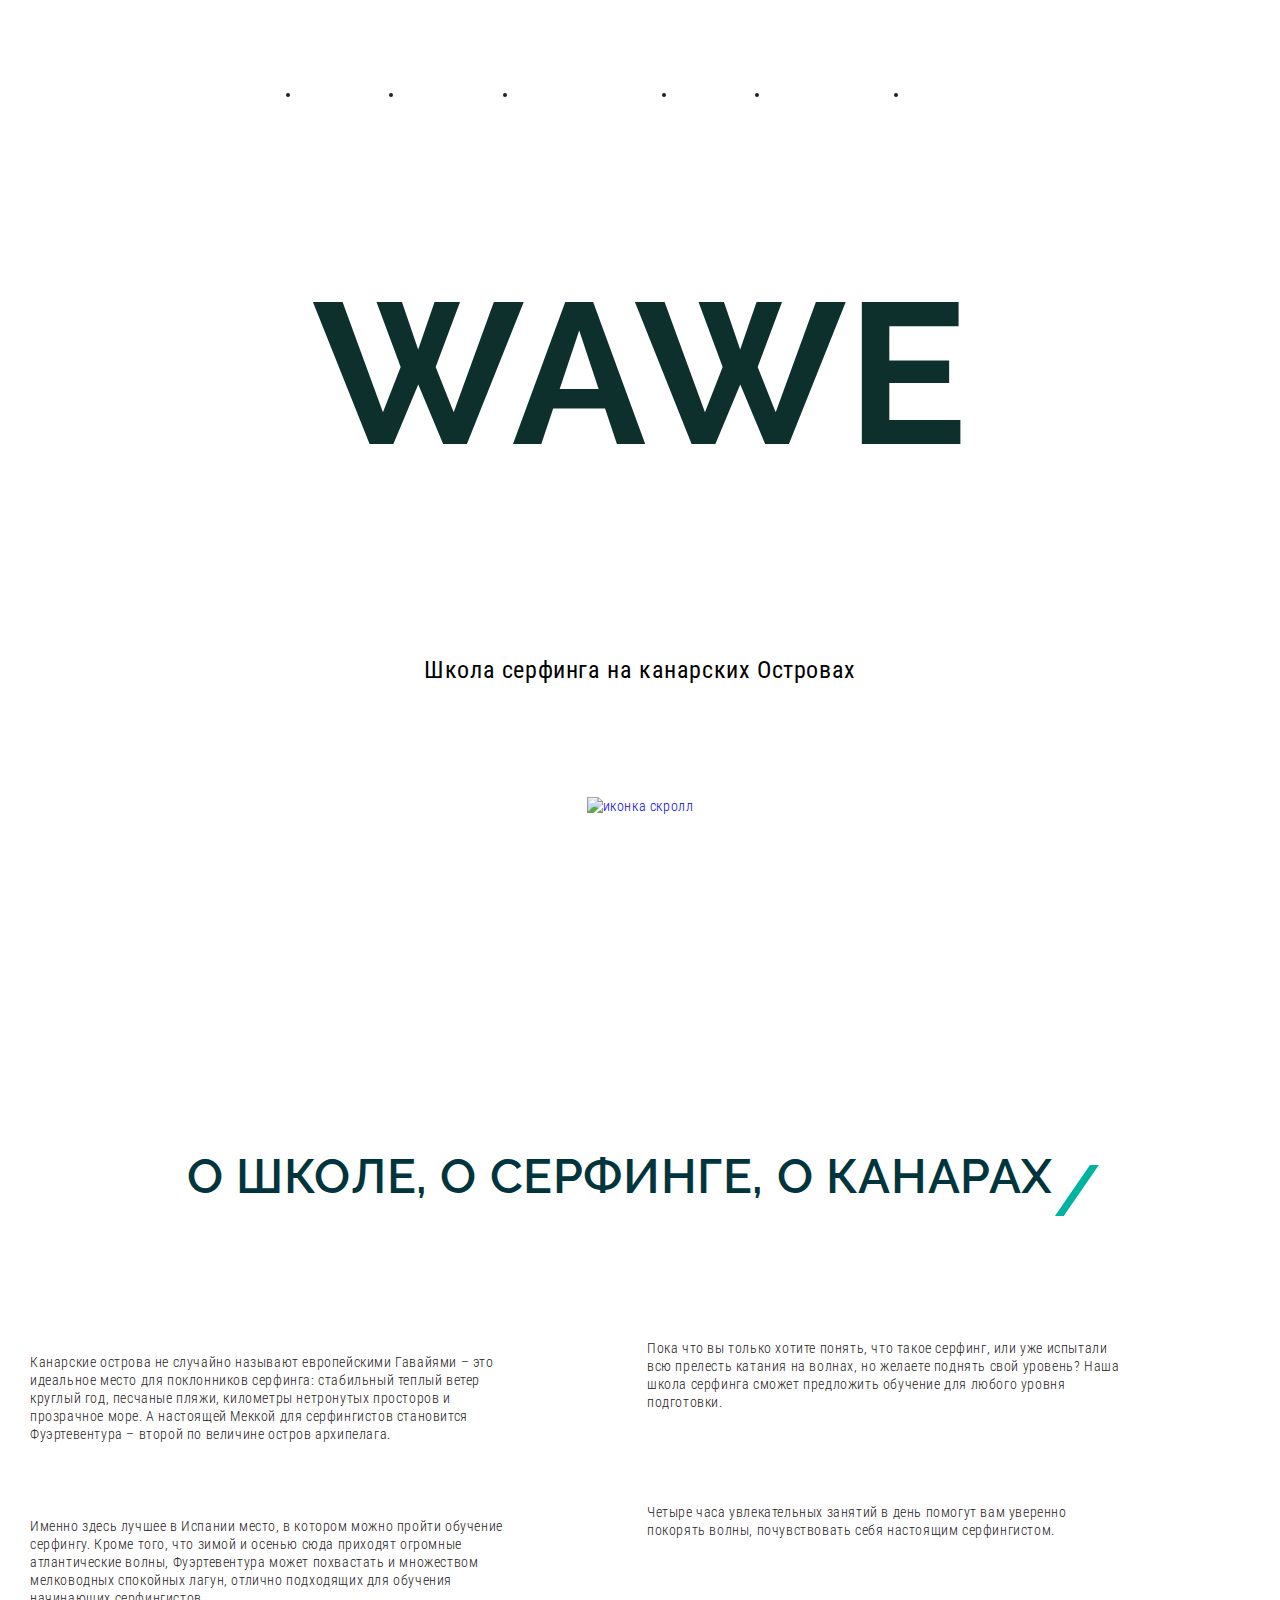
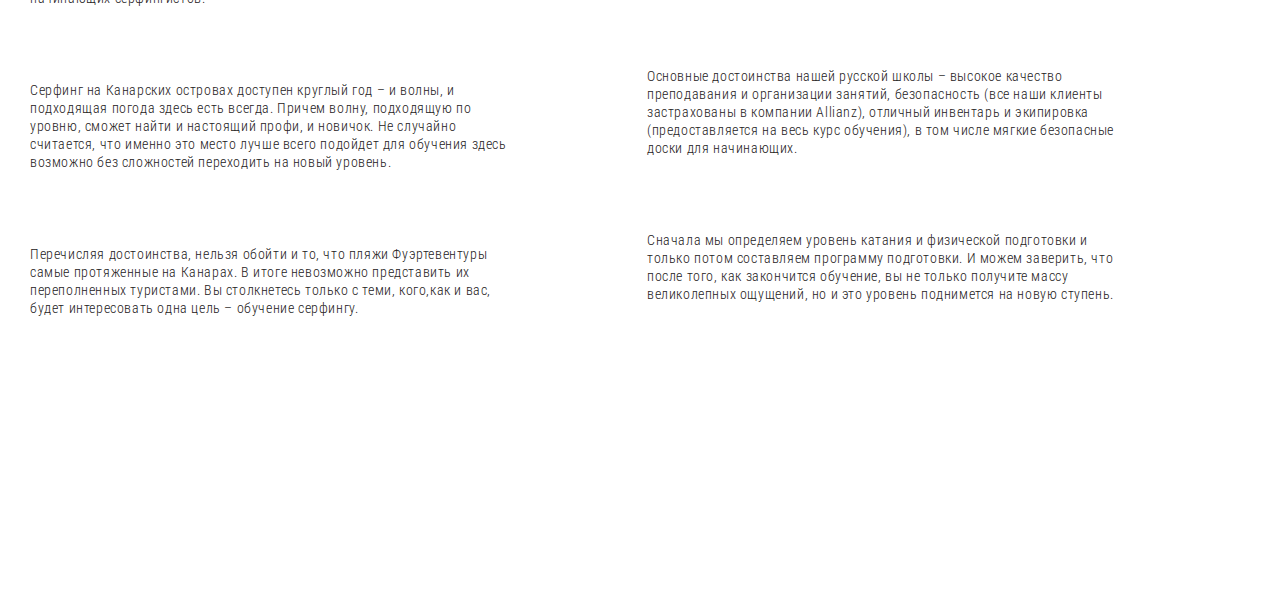
==== commit dda65744: "adaptive about complite" ====
--- a/index.html
+++ b/index.html
@@ -82,7 +82,7 @@
     </header>
     <section class="about section-page">
         <div class="container">
-            <h2 class="title about__title"> <span> О ШКОЛЕ, О СЕРФИНГЕ, О КАНАРАХ</span> </h2>
+            <h2 class="title about__title"> О ШКОЛЕ, О СЕРФИНГЕ, О КАНАРАХ <span class="streak">/</span></h2>
             <div class="about__text-inner">
                 <p>Канарские острова не случайно называют европейскими Гавайями – это идеальное место для поклонников серфинга: стабильный теплый ветер круглый год, песчаные пляжи, километры нетронутых просторов и прозрачное море. А настоящей Меккой для
                     серфингистов становится Фуэртевентура – второй по величине остров архипелага.</p>
--- a/css/style.css
+++ b/css/style.css
@@ -1,936 +1,1038 @@
-                                                                                                                                                                        body {
-                                                                                                                                                                    font-family: 'Roboto Condensed', sans-serif;
-                                                                                                                                                                    font-style: normal;
-                                                                                                                                                                    font-weight: 300;
-                                                                                                                                                                    font-size: 14px;
-                                                                                                                                                                    line-height: 18px;
-                                                                                                                                                                    letter-spacing: 0.6px;
-                                                                                                                                                                    color: #242121;
-                                                                                                                                                                }
-                                                                                                                                                                
-                                                                                                                                                                a {
-                                                                                                                                                                    text-decoration: none;
-                                                                                                                                                                }
-                                                                                                                                                                
-                                                                                                                                                                .container {
-                                                                                                                                                                    max-width: 1220px;
-                                                                                                                                                                    margin: 0 auto;
-                                                                                                                                                                    padding: 0 10px;
-                                                                                                                                                                }
-                                                                                                                                                                
-                                                                                                                                                                .section-page {
-                                                                                                                                                                    padding: 200px 0;
-                                                                                                                                                                }
-                                                                                                                                                                
-                                                                                                                                                                .title {
-                                                                                                                                                                    font-family: 'Raleway', sans-serif;
-                                                                                                                                                                    font-weight: 600;
-                                                                                                                                                                    font-size: 48px;
-                                                                                                                                                                    line-height: 56px;
-                                                                                                                                                                    letter-spacing: 0.6px;
-                                                                                                                                                                    color: #01353E;
-                                                                                                                                                                    text-transform: uppercase;
-                                                                                                                                                                    text-align: center;
-                                                                                                                                                                }
-                                                                                                                                                                
-                                                                                                                                                                .title span {
-                                                                                                                                                                    position: relative;
-                                                                                                                                                                    padding: 0 48px 0 0;
-                                                                                                                                                                    display: inline-block;
-                                                                                                                                                                }
-                                                                                                                                                                
-                                                                                                                                                                .title span::after {
-                                                                                                                                                                    content: "";
-                                                                                                                                                                    background-image: url(../images/streak.svg);
-                                                                                                                                                                    background-repeat: no-repeat;
-                                                                                                                                                                    position: absolute;
-                                                                                                                                                                    width: 48px;
-                                                                                                                                                                    height: 85px;
-                                                                                                                                                                    top: 15px;
-                                                                                                                                                                    right: 0;
-                                                                                                                                                                }
-                                                                                                                                                                
-                                                                                                                                                                .header {
-                                                                                                                                                                    background-image: url(../images/header/header-bg.jpg);
-                                                                                                                                                                    background-repeat: no-repeat;
-                                                                                                                                                                    background-size: cover;
-                                                                                                                                                                    /* height: 100vh; */
-                                                                                                                                                                    background-position-y: bottom;
-                                                                                                                                                                }
-                                                                                                                                                                
-                                                                                                                                                                .header__top-inner {
-                                                                                                                                                                    display: flex;
-                                                                                                                                                                    justify-content: space-between;
-                                                                                                                                                                    align-items: center;
-                                                                                                                                                                    padding-top: 50px;
-                                                                                                                                                                    padding-bottom: 20px;
-                                                                                                                                                                }
-                                                                                                                                                                
-                                                                                                                                                                img.logo-img {
-                                                                                                                                                                    display: block;
-                                                                                                                                                                    height: 65px;
-                                                                                                                                                                }
-                                                                                                                                                                
-                                                                                                                                                                .menu {
-                                                                                                                                                                    width: 100%;
-                                                                                                                                                                    margin-right: 70px;
-                                                                                                                                                                }
-                                                                                                                                                                
-                                                                                                                                                                .menu__btn {
-                                                                                                                                                                    display: none;
-                                                                                                                                                                }
-                                                                                                                                                                
-                                                                                                                                                                .menu__list {
-                                                                                                                                                                    display: flex;
-                                                                                                                                                                    justify-content: center;
-                                                                                                                                                                    align-items: center;
-                                                                                                                                                                }
-                                                                                                                                                                
-                                                                                                                                                                .menu__list-item+.menu__list-item {
-                                                                                                                                                                    margin-left: 45px;
-                                                                                                                                                                }
-                                                                                                                                                                
-                                                                                                                                                                .menu__list-link {
-                                                                                                                                                                    font-weight: 400;
-                                                                                                                                                                    font-size: 24px;
-                                                                                                                                                                    line-height: 28px;
-                                                                                                                                                                    color: #FFFFFF;
-                                                                                                                                                                    padding-bottom: 5px;
-                                                                                                                                                                    transition: all 0.3s;
-                                                                                                                                                                    border-bottom: 1px solid transparent;
-                                                                                                                                                                }
-                                                                                                                                                                
-                                                                                                                                                                .menu__list-link:hover {
-                                                                                                                                                                    border-bottom: 1px solid #00B2A0;
-                                                                                                                                                                }
-                                                                                                                                                                
-                                                                                                                                                                .header__content-inner {
-                                                                                                                                                                    display: flex;
-                                                                                                                                                                    flex-direction: column;
-                                                                                                                                                                    align-items: center;
-                                                                                                                                                                    justify-content: space-between;
-                                                                                                                                                                    min-height: calc(100vh - 135px);
-                                                                                                                                                                }
-                                                                                                                                                                
-                                                                                                                                                                .header__title {
-                                                                                                                                                                    font-family: 'Raleway', sans-serif;
-                                                                                                                                                                    font-style: normal;
-                                                                                                                                                                    font-weight: 700;
-                                                                                                                                                                    font-size: 200px;
-                                                                                                                                                                    line-height: 235px;
-                                                                                                                                                                    letter-spacing: 0.6px;
-                                                                                                                                                                    color: #0D302C;
-                                                                                                                                                                    margin-top: auto;
-                                                                                                                                                                }
-                                                                                                                                                                
-                                                                                                                                                                .header__subtitle {
-                                                                                                                                                                    font-weight: 400;
-                                                                                                                                                                    font-size: 24px;
-                                                                                                                                                                    line-height: 28px;
-                                                                                                                                                                    letter-spacing: 0.6px;
-                                                                                                                                                                    color: #000000;
-                                                                                                                                                                    margin-bottom: auto;
-                                                                                                                                                                }
-                                                                                                                                                                
-                                                                                                                                                                .header__icon {
-                                                                                                                                                                    margin-bottom: 93px;
-                                                                                                                                                                }
-                                                                                                                                                                
-                                                                                                                                                                .about__title {
-                                                                                                                                                                    padding-bottom: 96px;
-                                                                                                                                                                }
-                                                                                                                                                                
-                                                                                                                                                                .about__text-inner {
-                                                                                                                                                                    column-count: 2;
-                                                                                                                                                                }
-                                                                                                                                                                
-                                                                                                                                                                .about__text-inner p {
-                                                                                                                                                                    padding-bottom: 30px;
-                                                                                                                                                                    min-height: 120px;
-                                                                                                                                                                    max-width: 480px;
-                                                                                                                                                                }
-                                                                                                                                                                /* .about__text-inner {
-                                                                                                                                    display: flex;
-                                                                                                                                    min-height: 350px;
-                                                                                                                                }
-                                                                                                                                
-                                                                                                                                .about__text-item {
-                                                                                                                                    margin-right: 120px;
-                                                                                                                                }
-                                                                                                                                
-                                                                                                                                .about__text-item p {
-                                                                                                                                    padding-bottom: 30px;
-                                                                                                                                    min-height: 120px;
-                                                                                                                                    max-width: 480px;
-                                                                                                                                }
-                                                                                                                                 */
-                                                                                                                                                                
-                                                                                                                                                                .school {
-                                                                                                                                                                    background-color: #F8F8F8;
-                                                                                                                                                                    padding: 200px 0;
-                                                                                                                                                                }
-                                                                                                                                                                
-                                                                                                                                                                .school__title {
-                                                                                                                                                                    padding-bottom: 100px;
-                                                                                                                                                                }
-                                                                                                                                                                
-                                                                                                                                                                .school__items {
-                                                                                                                                                                    display: flex;
-                                                                                                                                                                    justify-content: space-between;
-                                                                                                                                                                }
-                                                                                                                                                                
-                                                                                                                                                                .school__item {
-                                                                                                                                                                    max-width: 350px;
-                                                                                                                                                                    margin-bottom: 100px;
-                                                                                                                                                                }
-                                                                                                                                                                
-                                                                                                                                                                .school__item-title {
-                                                                                                                                                                    font-family: 'Roboto Condensed', sans-serif;
-                                                                                                                                                                    font-weight: 400;
-                                                                                                                                                                    font-size: 24px;
-                                                                                                                                                                    line-height: 28px;
-                                                                                                                                                                    text-transform: uppercase;
-                                                                                                                                                                    padding-left: 60px;
-                                                                                                                                                                    padding-bottom: 10px;
-                                                                                                                                                                    position: relative;
-                                                                                                                                                                    max-width: 220px;
-                                                                                                                                                                    min-height: 66px;
-                                                                                                                                                                    display: flex;
-                                                                                                                                                                    align-items: center;
-                                                                                                                                                                    margin: 0 auto;
-                                                                                                                                                                }
-                                                                                                                                                                
-                                                                                                                                                                .school__item-title--liv {
-                                                                                                                                                                    padding-bottom: 19px;
-                                                                                                                                                                    padding-left: 65px;
-                                                                                                                                                                }
-                                                                                                                                                                
-                                                                                                                                                                .school__item-title::before {
-                                                                                                                                                                    content: "";
-                                                                                                                                                                    background-repeat: no-repeat;
-                                                                                                                                                                    width: 50px;
-                                                                                                                                                                    height: 50px;
-                                                                                                                                                                    position: absolute;
-                                                                                                                                                                    top: 0;
-                                                                                                                                                                    left: 0;
-                                                                                                                                                                }
-                                                                                                                                                                
-                                                                                                                                                                .school__item-title--liv::before {
-                                                                                                                                                                    background-image: url(../images/school/living-icon.svg);
-                                                                                                                                                                    width: 55px;
-                                                                                                                                                                    height: 50px;
-                                                                                                                                                                }
-                                                                                                                                                                
-                                                                                                                                                                .school__item-title--fly::before {
-                                                                                                                                                                    background-image: url(../images/school/flight-icon.svg);
-                                                                                                                                                                }
-                                                                                                                                                                
-                                                                                                                                                                .school__item-title--training::before {
-                                                                                                                                                                    background-image: url(../images/school/training-icon.svg);
-                                                                                                                                                                }
-                                                                                                                                                                
-                                                                                                                                                                .school__inner {
-                                                                                                                                                                    display: flex;
-                                                                                                                                                                    justify-content: space-between;
-                                                                                                                                                                }
-                                                                                                                                                                
-                                                                                                                                                                .school__info-item {
-                                                                                                                                                                    margin-bottom: 10px;
-                                                                                                                                                                    width: 346px;
-                                                                                                                                                                    position: relative;
-                                                                                                                                                                }
-                                                                                                                                                                
-                                                                                                                                                                .school__info-item img {
-                                                                                                                                                                    display: inline-block;
-                                                                                                                                                                    object-fit: cover;
-                                                                                                                                                                }
-                                                                                                                                                                
-                                                                                                                                                                .school__info-item span {
-                                                                                                                                                                    font-family: 'Roboto Condensed', sans-serif;
-                                                                                                                                                                    font-weight: 400;
-                                                                                                                                                                    font-size: 24px;
-                                                                                                                                                                    line-height: 18px;
-                                                                                                                                                                    padding-left: 3px;
-                                                                                                                                                                }
-                                                                                                                                                                
-                                                                                                                                                                .best {
-                                                                                                                                                                    background-image: url(../images/best/best-bg.jpg);
-                                                                                                                                                                    background-repeat: no-repeat;
-                                                                                                                                                                    background-size: 50%;
-                                                                                                                                                                    background-position: top right;
-                                                                                                                                                                }
-                                                                                                                                                                
-                                                                                                                                                                .best__title {
-                                                                                                                                                                    text-align: left;
-                                                                                                                                                                    padding: 200px 0 100px;
-                                                                                                                                                                }
-                                                                                                                                                                
-                                                                                                                                                                .best__inner {
-                                                                                                                                                                    display: flex;
-                                                                                                                                                                }
-                                                                                                                                                                
-                                                                                                                                                                .best__item-1 {
-                                                                                                                                                                    flex: 0 0 50%;
-                                                                                                                                                                }
-                                                                                                                                                                
-                                                                                                                                                                .best__text {
-                                                                                                                                                                    max-width: 509px;
-                                                                                                                                                                    padding-bottom: 140px;
-                                                                                                                                                                }
-                                                                                                                                                                
-                                                                                                                                                                .best__text p {
-                                                                                                                                                                    padding-bottom: 30px;
-                                                                                                                                                                }
-                                                                                                                                                                
-                                                                                                                                                                .school__text {
-                                                                                                                                                                    max-width: 600px;
-                                                                                                                                                                }
-                                                                                                                                                                
-                                                                                                                                                                .school__text p {
-                                                                                                                                                                    padding-bottom: 30px;
-                                                                                                                                                                }
-                                                                                                                                                                
-                                                                                                                                                                .gallery__title {
-                                                                                                                                                                    margin-bottom: 210px;
-                                                                                                                                                                }
-                                                                                                                                                                
-                                                                                                                                                                .gallery__filter-btn {
-                                                                                                                                                                    margin-bottom: 50px;
-                                                                                                                                                                    font-family: 'Roboto Condensed', sans-serif;
-                                                                                                                                                                    font-weight: 400;
-                                                                                                                                                                    font-size: 24px;
-                                                                                                                                                                    line-height: 18px;
-                                                                                                                                                                    color: #242121;
-                                                                                                                                                                }
-                                                                                                                                                                
-                                                                                                                                                                .gallery__btn {
-                                                                                                                                                                    text-decoration: none;
-                                                                                                                                                                    border: none;
-                                                                                                                                                                    background-color: transparent;
-                                                                                                                                                                    cursor: pointer;
-                                                                                                                                                                    margin-right: 20px;
-                                                                                                                                                                    text-transform: uppercase;
-                                                                                                                                                                }
-                                                                                                                                                                
-                                                                                                                                                                .mixitup-control-active {
-                                                                                                                                                                    color: #00B2A0;
-                                                                                                                                                                }
-                                                                                                                                                                
-                                                                                                                                                                .gallery__content {
-                                                                                                                                                                    columns: 2;
-                                                                                                                                                                    column-gap: 38px;
-                                                                                                                                                                    margin: 0 -40px 0 -40px;
-                                                                                                                                                                    padding-left: 40px;
-                                                                                                                                                                    padding-right: 40px;
-                                                                                                                                                                }
-                                                                                                                                                                
-                                                                                                                                                                div.gallery__content .gallery__item {
-                                                                                                                                                                    display: inline-block;
-                                                                                                                                                                    margin: 0 0 32px 0;
-                                                                                                                                                                    position: relative;
-                                                                                                                                                                }
-                                                                                                                                                                
-                                                                                                                                                                .gallery__content .gallery__item img {
-                                                                                                                                                                    width: 100%;
-                                                                                                                                                                }
-                                                                                                                                                                
-                                                                                                                                                                .gallery__more {
-                                                                                                                                                                    display: block;
-                                                                                                                                                                    text-align: center;
-                                                                                                                                                                    margin: 50px 0 200px;
-                                                                                                                                                                }
-                                                                                                                                                                
-                                                                                                                                                                .gallery__more-link {
-                                                                                                                                                                    width: 350px;
-                                                                                                                                                                    height: 70px;
-                                                                                                                                                                    padding: 20px 90px;
-                                                                                                                                                                    border: #C4C4C4 solid 1px;
-                                                                                                                                                                    font-weight: 400;
-                                                                                                                                                                    font-size: 24px;
-                                                                                                                                                                    line-height: 18px;
-                                                                                                                                                                    text-transform: uppercase;
-                                                                                                                                                                    background-color: transparent;
-                                                                                                                                                                    cursor: pointer;
-                                                                                                                                                                    color: #242121;
-                                                                                                                                                                }
-                                                                                                                                                                
-                                                                                                                                                                .gallery__more-link:hover {
-                                                                                                                                                                    border: #999999 solid 2px;
-                                                                                                                                                                }
-                                                                                                                                                                
-                                                                                                                                                                .gallery__more-link:active {
-                                                                                                                                                                    font-size: 22px;
-                                                                                                                                                                    padding: 18px 88px;
-                                                                                                                                                                }
-                                                                                                                                                                
-                                                                                                                                                                .blockquote {
-                                                                                                                                                                    font-family: 'Roboto Condensed', sans-serif;
-                                                                                                                                                                    font-style: italic;
-                                                                                                                                                                    font-weight: normal;
-                                                                                                                                                                    font-size: 36px;
-                                                                                                                                                                    line-height: 40px;
-                                                                                                                                                                    letter-spacing: 0.6px;
-                                                                                                                                                                    display: block;
-                                                                                                                                                                    padding: 80px 10px;
-                                                                                                                                                                    background-color: #F8F8F8;
-                                                                                                                                                                    text-align: center;
-                                                                                                                                                                    margin-bottom: 200px;
-                                                                                                                                                                }
-                                                                                                                                                                
-                                                                                                                                                                .blockquote__autor {
-                                                                                                                                                                    font-family: 'Roboto Condensed', sans-serif;
-                                                                                                                                                                    font-style: italic;
-                                                                                                                                                                    font-weight: 300;
-                                                                                                                                                                    font-size: 14px;
-                                                                                                                                                                    line-height: 18px;
-                                                                                                                                                                    letter-spacing: 0.6px;
-                                                                                                                                                                    color: #242121;
-                                                                                                                                                                    display: block;
-                                                                                                                                                                    max-width: 850px;
-                                                                                                                                                                    text-align: end;
-                                                                                                                                                                    margin: 0 auto;
-                                                                                                                                                                }
-                                                                                                                                                                
-                                                                                                                                                                .gallery__video-container {
-                                                                                                                                                                    background-image: url(../images/gallery/video-bg.jpg);
-                                                                                                                                                                    background-repeat: no-repeat;
-                                                                                                                                                                    background-size: cover;
-                                                                                                                                                                    background-position: center center;
-                                                                                                                                                                    width: 1200px;
-                                                                                                                                                                    height: 600px;
-                                                                                                                                                                    display: flex;
-                                                                                                                                                                    justify-content: center;
-                                                                                                                                                                    align-items: center;
-                                                                                                                                                                }
-                                                                                                                                                                
-                                                                                                                                                                .gallery__video-img {
-                                                                                                                                                                    display: block;
-                                                                                                                                                                }
-                                                                                                                                                                
-                                                                                                                                                                .gallery__numbers {
-                                                                                                                                                                    padding: 200px 10px 0;
-                                                                                                                                                                }
-                                                                                                                                                                
-                                                                                                                                                                .gallery__numbers-container {
-                                                                                                                                                                    max-width: 700px;
-                                                                                                                                                                    display: flex;
-                                                                                                                                                                    margin: 0 auto;
-                                                                                                                                                                    justify-content: space-between;
-                                                                                                                                                                    text-align: center;
-                                                                                                                                                                }
-                                                                                                                                                                
-                                                                                                                                                                .gallery__numbers-item {
-                                                                                                                                                                    font-family: 'Roboto Condensed', sans-serif;
-                                                                                                                                                                    font-style: normal;
-                                                                                                                                                                    font-weight: 700;
-                                                                                                                                                                    font-size: 64px;
-                                                                                                                                                                    line-height: 75px;
-                                                                                                                                                                    letter-spacing: 0.6px;
-                                                                                                                                                                    color: #01353E;
-                                                                                                                                                                }
-                                                                                                                                                                
-                                                                                                                                                                .gallery__numbers-item span {
-                                                                                                                                                                    font-family: 'Roboto Condensed', sans-serif;
-                                                                                                                                                                    font-style: normal;
-                                                                                                                                                                    font-weight: 300;
-                                                                                                                                                                    font-size: 14px;
-                                                                                                                                                                    line-height: 18px;
-                                                                                                                                                                    letter-spacing: 0.6px;
-                                                                                                                                                                    color: #242121;
-                                                                                                                                                                    display: block;
-                                                                                                                                                                }
-                                                                                                                                                                
-                                                                                                                                                                .slider-blog {
-                                                                                                                                                                    max-width: 1920px;
-                                                                                                                                                                    margin: 0 auto;
-                                                                                                                                                                }
-                                                                                                                                                                
-                                                                                                                                                                .slider-blog__title {
-                                                                                                                                                                    margin-bottom: 230px;
-                                                                                                                                                                }
-                                                                                                                                                                
-                                                                                                                                                                .slider-blog__inner {
-                                                                                                                                                                    display: block;
-                                                                                                                                                                }
-                                                                                                                                                                
-                                                                                                                                                                .slick-prev,
-                                                                                                                                                                .slick-next {
-                                                                                                                                                                    border: none;
-                                                                                                                                                                    background-color: red;
-                                                                                                                                                                    padding: 0;
-                                                                                                                                                                    cursor: pointer;
-                                                                                                                                                                    position: absolute;
-                                                                                                                                                                    top: 100%;
-                                                                                                                                                                    transform: translateY(-100%);
-                                                                                                                                                                    z-index: 10;
-                                                                                                                                                                    width: 100px;
-                                                                                                                                                                    height: 100%;
-                                                                                                                                                                }
-                                                                                                                                                                
-                                                                                                                                                                .slick-prev {
-                                                                                                                                                                    left: 2%;
-                                                                                                                                                                }
-                                                                                                                                                                
-                                                                                                                                                                .slick-next {
-                                                                                                                                                                    right: 2%;
-                                                                                                                                                                }
-                                                                                                                                                                
-                                                                                                                                                                .slider-blog__items {
-                                                                                                                                                                    position: relative;
-                                                                                                                                                                }
-                                                                                                                                                                
-                                                                                                                                                                .slider-blog__items::before {
-                                                                                                                                                                    content: " ";
-                                                                                                                                                                    position: absolute;
-                                                                                                                                                                    top: 0;
-                                                                                                                                                                    left: 0;
-                                                                                                                                                                    right: 0;
-                                                                                                                                                                    bottom: 0;
-                                                                                                                                                                    background-color: rgb(36, 33, 33, 0.5);
-                                                                                                                                                                    z-index: 1;
-                                                                                                                                                                    display: block;
-                                                                                                                                                                    margin: 0 auto;
-                                                                                                                                                                    max-width: 1920px;
-                                                                                                                                                                }
-                                                                                                                                                                
-                                                                                                                                                                img.slider-blog__item-bg {
-                                                                                                                                                                    display: block;
-                                                                                                                                                                    margin: 0 auto;
-                                                                                                                                                                }
-                                                                                                                                                                
-                                                                                                                                                                .slider-blog__text {
-                                                                                                                                                                    position: absolute;
-                                                                                                                                                                    top: 50%;
-                                                                                                                                                                    right: 50%;
-                                                                                                                                                                    max-width: 600px;
-                                                                                                                                                                    transform: translate(100%, -60%);
-                                                                                                                                                                    z-index: 10;
-                                                                                                                                                                }
-                                                                                                                                                                
-                                                                                                                                                                .slider-blog__text-title {
-                                                                                                                                                                    font-family: 'Roboto Condensed', sans-serif;
-                                                                                                                                                                    font-style: normal;
-                                                                                                                                                                    font-weight: normal;
-                                                                                                                                                                    font-size: 48px;
-                                                                                                                                                                    line-height: 56px;
-                                                                                                                                                                    letter-spacing: 0.6px;
-                                                                                                                                                                    color: #FFFFFF;
-                                                                                                                                                                    text-transform: uppercase;
-                                                                                                                                                                }
-                                                                                                                                                                
-                                                                                                                                                                .slider-blog__text-descr {
-                                                                                                                                                                    font-family: 'Roboto Condensed', sans-serif;
-                                                                                                                                                                    font-style: normal;
-                                                                                                                                                                    font-weight: 300;
-                                                                                                                                                                    font-size: 14px;
-                                                                                                                                                                    line-height: 18px;
-                                                                                                                                                                    letter-spacing: 0.6px;
-                                                                                                                                                                    color: #FFFFFF;
-                                                                                                                                                                }
-                                                                                                                                                                
-                                                                                                                                                                .slick-dots {
-                                                                                                                                                                    position: absolute;
-                                                                                                                                                                    bottom: 77px;
-                                                                                                                                                                    left: 50%;
-                                                                                                                                                                    display: flex;
-                                                                                                                                                                    transform: translateX(-50%);
-                                                                                                                                                                }
-                                                                                                                                                                
-                                                                                                                                                                .slick-dots button {
-                                                                                                                                                                    text-decoration: none;
-                                                                                                                                                                    color: transparent;
-                                                                                                                                                                    width: 15px;
-                                                                                                                                                                    height: 15px;
-                                                                                                                                                                    border-radius: 50%;
-                                                                                                                                                                    border: none;
-                                                                                                                                                                }
-                                                                                                                                                                
-                                                                                                                                                                .slick-dots li+li {
-                                                                                                                                                                    margin-left: 15px;
-                                                                                                                                                                }
-                                                                                                                                                                
-                                                                                                                                                                .slick-dots .slick-active button {
-                                                                                                                                                                    background-color: #00B2A0;
-                                                                                                                                                                }
-                                                                                                                                                                
-                                                                                                                                                                .team__inner {
-                                                                                                                                                                    display: flex;
-                                                                                                                                                                    justify-content: space-between;
-                                                                                                                                                                    text-align: center;
-                                                                                                                                                                }
-                                                                                                                                                                
-                                                                                                                                                                .team__title {
-                                                                                                                                                                    margin-bottom: 210px;
-                                                                                                                                                                }
-                                                                                                                                                                
-                                                                                                                                                                .team__item-img {
-                                                                                                                                                                    margin-bottom: 25px;
-                                                                                                                                                                }
-                                                                                                                                                                
-                                                                                                                                                                .team__name {
-                                                                                                                                                                    font-weight: bold;
-                                                                                                                                                                    font-size: 18px;
-                                                                                                                                                                    margin-bottom: 5px;
-                                                                                                                                                                }
-                                                                                                                                                                
-                                                                                                                                                                .team__position {
-                                                                                                                                                                    font-weight: normal;
-                                                                                                                                                                    font-size: 14px;
-                                                                                                                                                                }
-                                                                                                                                                                
-                                                                                                                                                                .pricing {
-                                                                                                                                                                    background-color: #F8F8F8;
-                                                                                                                                                                }
-                                                                                                                                                                
-                                                                                                                                                                .pricing__title {
-                                                                                                                                                                    margin-bottom: 180px;
-                                                                                                                                                                }
-                                                                                                                                                                
-                                                                                                                                                                .pricing__inner {
-                                                                                                                                                                    display: flex;
-                                                                                                                                                                    justify-content: space-between;
-                                                                                                                                                                }
-                                                                                                                                                                
-                                                                                                                                                                .pricing__item {
-                                                                                                                                                                    padding: 45px 43px;
-                                                                                                                                                                    background-color: #fff;
-                                                                                                                                                                    display: flex;
-                                                                                                                                                                    flex-direction: column;
-                                                                                                                                                                }
-                                                                                                                                                                
-                                                                                                                                                                .pricing__item-name {
-                                                                                                                                                                    text-align: center;
-                                                                                                                                                                    margin-bottom: 58px;
-                                                                                                                                                                    font-family: 'Roboto Condensed', sans-serif;
-                                                                                                                                                                    font-style: normal;
-                                                                                                                                                                    font-weight: 400;
-                                                                                                                                                                    font-size: 36px;
-                                                                                                                                                                    line-height: 40px;
-                                                                                                                                                                    color: #01353E;
-                                                                                                                                                                }
-                                                                                                                                                                
-                                                                                                                                                                .pricing__item-list {
-                                                                                                                                                                    flex: 1 1 auto;
-                                                                                                                                                                }
-                                                                                                                                                                
-                                                                                                                                                                .pricing__item-list li+li {
-                                                                                                                                                                    margin-top: 20px;
-                                                                                                                                                                    font-weight: 400;
-                                                                                                                                                                }
-                                                                                                                                                                
-                                                                                                                                                                .pricing__item-price {
-                                                                                                                                                                    font-weight: 400;
-                                                                                                                                                                    font-size: 36px;
-                                                                                                                                                                    line-height: 40px;
-                                                                                                                                                                    color: #01353E;
-                                                                                                                                                                    margin-top: 60px;
-                                                                                                                                                                    text-align: center;
-                                                                                                                                                                    position: relative;
-                                                                                                                                                                    padding-right: 14px;
-                                                                                                                                                                    align-self: center;
-                                                                                                                                                                }
-                                                                                                                                                                
-                                                                                                                                                                .pricing__item-price span {
-                                                                                                                                                                    font-size: 18px;
-                                                                                                                                                                    line-height: 22px;
-                                                                                                                                                                    position: absolute;
-                                                                                                                                                                    bottom: 9px;
-                                                                                                                                                                    right: 0;
-                                                                                                                                                                }
-                                                                                                                                                                
-                                                                                                                                                                .map {
-                                                                                                                                                                    margin: 200px 0;
-                                                                                                                                                                }
-                                                                                                                                                                
-                                                                                                                                                                #imgMap {
-                                                                                                                                                                    max-width: 100%;
-                                                                                                                                                                    margin: 0 auto;
-                                                                                                                                                                }
-                                                                                                                                                                
-                                                                                                                                                                .connection__title {
-                                                                                                                                                                    margin-bottom: 240px;
-                                                                                                                                                                }
-                                                                                                                                                                
-                                                                                                                                                                .connection__inner {
-                                                                                                                                                                    display: flex;
-                                                                                                                                                                }
-                                                                                                                                                                
-                                                                                                                                                                .connection__form {
-                                                                                                                                                                    align-self: start;
-                                                                                                                                                                    display: block;
-                                                                                                                                                                    width: 50%;
-                                                                                                                                                                    margin-right: 20px;
-                                                                                                                                                                }
-                                                                                                                                                                
-                                                                                                                                                                .connection__form input::placeholder,
-                                                                                                                                                                .connection__form textarea::placeholder {
-                                                                                                                                                                    max-width: 260px;
-                                                                                                                                                                    font-family: 'Roboto Condensed', sans-serif;
-                                                                                                                                                                    font-style: normal;
-                                                                                                                                                                    font-weight: 400;
-                                                                                                                                                                    font-size: 18px;
-                                                                                                                                                                    line-height: 18px;
-                                                                                                                                                                    letter-spacing: 0.6px;
-                                                                                                                                                                    color: #00B2A0;
-                                                                                                                                                                }
-                                                                                                                                                                
-                                                                                                                                                                .connection__form input,
-                                                                                                                                                                .connection__form textarea {
-                                                                                                                                                                    display: block;
-                                                                                                                                                                    width: 100%;
-                                                                                                                                                                    font-size: 18px;
-                                                                                                                                                                    border: none;
-                                                                                                                                                                    border-bottom: 2px solid #DADADA;
-                                                                                                                                                                }
-                                                                                                                                                                
-                                                                                                                                                                .connection__form input {
-                                                                                                                                                                    padding-bottom: 18px;
-                                                                                                                                                                    margin-bottom: 30px;
-                                                                                                                                                                }
-                                                                                                                                                                
-                                                                                                                                                                .connection__form textarea {
-                                                                                                                                                                    padding-bottom: 95px;
-                                                                                                                                                                    margin: 50px 0 70px;
-                                                                                                                                                                    min-height: 155px;
-                                                                                                                                                                    resize: none;
-                                                                                                                                                                }
-                                                                                                                                                                
-                                                                                                                                                                .connection__form button {
-                                                                                                                                                                    font-family: 'Roboto Condensed', sans-serif;
-                                                                                                                                                                    font-style: normal;
-                                                                                                                                                                    font-weight: 400;
-                                                                                                                                                                    font-size: 24px;
-                                                                                                                                                                    line-height: 18px;
-                                                                                                                                                                    letter-spacing: 0.6px;
-                                                                                                                                                                    color: #242121;
-                                                                                                                                                                    background-color: #fff;
-                                                                                                                                                                    border: #C4C4C4 solid 1px;
-                                                                                                                                                                    padding: 22px 110px;
-                                                                                                                                                                    cursor: pointer;
-                                                                                                                                                                    transition: all 0.3s;
-                                                                                                                                                                    width: 350px;
-                                                                                                                                                                    height: 70px;
-                                                                                                                                                                }
-                                                                                                                                                                
-                                                                                                                                                                .connection__form button:hover {
-                                                                                                                                                                    border: #999999 solid 2px;
-                                                                                                                                                                }
-                                                                                                                                                                
-                                                                                                                                                                .connection__form button:active {
-                                                                                                                                                                    font-size: 22px;
-                                                                                                                                                                    padding: 20px 107px;
-                                                                                                                                                                }
-                                                                                                                                                                
-                                                                                                                                                                .connection__contacts {
-                                                                                                                                                                    display: block;
-                                                                                                                                                                    width: 50%;
-                                                                                                                                                                    padding: 50px;
-                                                                                                                                                                    background-color: #F8F8F8;
-                                                                                                                                                                    font-weight: 400;
-                                                                                                                                                                    font-size: 24px;
-                                                                                                                                                                    line-height: 30px;
-                                                                                                                                                                }
-                                                                                                                                                                
-                                                                                                                                                                .connection__contacts p {
-                                                                                                                                                                    max-width: 330px;
-                                                                                                                                                                    margin-bottom: 65px;
-                                                                                                                                                                }
-                                                                                                                                                                
-                                                                                                                                                                .connection__contacts p:last-child {
-                                                                                                                                                                    margin: 0;
-                                                                                                                                                                }
-                                                                                                                                                                
-                                                                                                                                                                .connection__contacts span {
-                                                                                                                                                                    display: block;
-                                                                                                                                                                }
-                                                                                                                                                                
-                                                                                                                                                                .footer .footer__social {
-                                                                                                                                                                    display: block;
-                                                                                                                                                                    padding: 200px 10px;
-                                                                                                                                                                    text-align: center;
-                                                                                                                                                                }
-                                                                                                                                                                
-                                                                                                                                                                .footer__social-list {
-                                                                                                                                                                    display: inline-block;
-                                                                                                                                                                    font-weight: 400;
-                                                                                                                                                                    font-size: 24px;
-                                                                                                                                                                    margin-right: 10px;
-                                                                                                                                                                }
-                                                                                                                                                                
-                                                                                                                                                                .footer__social-list a {
-                                                                                                                                                                    color: #242121;
-                                                                                                                                                                    transition: all 0.3s;
-                                                                                                                                                                }
-                                                                                                                                                                
-                                                                                                                                                                .footer__social-list a:hover {
-                                                                                                                                                                    color: #00B2A0;
-                                                                                                                                                                }
-                                                                                                                                                                
-                                                                                                                                                                .footer__social-list li:last-child {
-                                                                                                                                                                    margin: 0;
-                                                                                                                                                                }
-                                                                                                                                                                
-                                                                                                                                                                .footer__logo {
-                                                                                                                                                                    display: block;
-                                                                                                                                                                    background-color: #00B2A0;
-                                                                                                                                                                    padding-top: 70px;
-                                                                                                                                                                    padding-bottom: 70px;
-                                                                                                                                                                }
-                                                                                                                                                                
-                                                                                                                                                                .footer__logo a img {
-                                                                                                                                                                    margin: 0 auto;
-                                                                                                                                                                }
-                                                                                                                                                                
-                                                                                                                                                                @media (max-width: 1620px) {
-                                                                                                                                                                    .best__title {
-                                                                                                                                                                        padding: 100px 0 100px;
-                                                                                                                                                                    }
-                                                                                                                                                                }
-                                                                                                                                                                
-                                                                                                                                                                @media (max-width: 1420px) {
-                                                                                                                                                                    .best__title {
-                                                                                                                                                                        padding: 100px 0 50px;
-                                                                                                                                                                    }
-                                                                                                                                                                }
-                                                                                                                                                                
-                                                                                                                                                                @media (max-width: 1270px) {
-                                                                                                                                                                    .best__title {
-                                                                                                                                                                        padding: 70px 0 40px;
-                                                                                                                                                                    }
-                                                                                                                                                                }
-                                                                                                                                                                
-                                                                                                                                                                @media (max-width: 1160px) {
-                                                                                                                                                                    .title {
-                                                                                                                                                                        font-size: 40px;
-                                                                                                                                                                        line-height: 45px;
-                                                                                                                                                                    }
-                                                                                                                                                                    body {
-                                                                                                                                                                        font-size: 13px;
-                                                                                                                                                                    }
-                                                                                                                                                                    .title span {
-                                                                                                                                                                        padding: 0 40px 0 0;
-                                                                                                                                                                    }
-                                                                                                                                                                    .title span::after {
-                                                                                                                                                                        background-image: url(../images/streak_1160px.svg);
-                                                                                                                                                                        background-repeat: no-repeat;
-                                                                                                                                                                        position: absolute;
-                                                                                                                                                                        width: 40px;
-                                                                                                                                                                        height: 70px;
-                                                                                                                                                                        top: 15px;
-                                                                                                                                                                        right: 0;
-                                                                                                                                                                    }
-                                                                                                                                                                }
-                                                                                                                                                                
-                                                                                                                                                                @media (max-width: 950px) {
-                                                                                                                                                                    .header__top-inner {
-                                                                                                                                                                        padding-top: 25px;
-                                                                                                                                                                    }
-                                                                                                                                                                    .header__content-inner {
-                                                                                                                                                                        min-height: calc(100vh - 110px);
-                                                                                                                                                                    }
-                                                                                                                                                                    .logo {
-                                                                                                                                                                        position: relative;
-                                                                                                                                                                        z-index: 3;
-                                                                                                                                                                    }
-                                                                                                                                                                    nav.menu {
-                                                                                                                                                                        width: 85px;
-                                                                                                                                                                        height: 24px;
-                                                                                                                                                                        margin-right: 0;
-                                                                                                                                                                    }
-                                                                                                                                                                    .menu__list {
-                                                                                                                                                                        position: absolute;
-                                                                                                                                                                        left: 0;
-                                                                                                                                                                        right: 0;
-                                                                                                                                                                        top: 0;
-                                                                                                                                                                        display: block;
-                                                                                                                                                                        text-align: center;
-                                                                                                                                                                        background: rgb(29, 42, 52);
-                                                                                                                                                                        background: -moz-linear-gradient(180deg, rgba(36, 64, 85, 0.9) 52%, rgba(83, 131, 140, 1) 100%);
-                                                                                                                                                                        background: -webkit-linear-gradient(180deg, rgba(29, 42, 52, 0.9) 52%, rgba(83, 131, 140, 1) 100%);
-                                                                                                                                                                        background: linear-gradient(180deg, rgba(29, 42, 52, 0.9) 52%, rgba(83, 131, 140, 1) 100%);
-                                                                                                                                                                        filter: progid: DXImageTransform.Microsoft.gradient(startColorstr="#1d2a34", endColorstr="#53838c", GradientType=1);
-                                                                                                                                                                        transform: translateY(-200%);
-                                                                                                                                                                        transition: all 0.5s;
-                                                                                                                                                                    }
-                                                                                                                                                                    .header__top-inner--active .menu__list {
-                                                                                                                                                                        transform: translateY(0%);
-                                                                                                                                                                    }
-                                                                                                                                                                    button.menu__btn {
-                                                                                                                                                                        font-family: 'Roboto Condensed';
-                                                                                                                                                                        font-style: normal;
-                                                                                                                                                                        font-weight: 400;
-                                                                                                                                                                        font-size: 28px;
-                                                                                                                                                                        letter-spacing: 0.6px;
-                                                                                                                                                                        color: #fff;
-                                                                                                                                                                        text-transform: uppercase;
-                                                                                                                                                                        background-color: transparent;
-                                                                                                                                                                        border: none;
-                                                                                                                                                                        display: block;
-                                                                                                                                                                        position: relative;
-                                                                                                                                                                        z-index: 3;
-                                                                                                                                                                    }
-                                                                                                                                                                    ul.menu__list {
-                                                                                                                                                                        padding: 90px 0 30px;
-                                                                                                                                                                    }
-                                                                                                                                                                    .menu__list-item+.menu__list-item {
-                                                                                                                                                                        margin-left: 0;
-                                                                                                                                                                        margin-top: 45px;
-                                                                                                                                                                    }
-                                                                                                                                                                    .menu__list-link {
-                                                                                                                                                                        font-size: 28px;
-                                                                                                                                                                    }
-                                                                                                                                                                    .header__title {
-                                                                                                                                                                        font-size: 150px;
-                                                                                                                                                                        line-height: 150px;
-                                                                                                                                                                    }
-                                                                                                                                                                    .header__subtitle {
-                                                                                                                                                                        font-size: 22px;
-                                                                                                                                                                        line-height: 26px;
-                                                                                                                                                                    }
-                                                                                                                                                                    a.header__icon {
-                                                                                                                                                                        margin-bottom: 10px;
-                                                                                                                                                                    }
-                                                                                                                                                                    @media (max-width: 565px) {
-                                                                                                                                                                        .header__title {
-                                                                                                                                                                            font-size: 130px;
-                                                                                                                                                                            line-height: 150px;
-                                                                                                                                                                        }
-                                                                                                                                                                        .header__subtitle {
-                                                                                                                                                                            font-size: 20px;
-                                                                                                                                                                            line-height: 24px;
-                                                                                                                                                                        }
-                                                                                                                                                                        button.menu__btn {
-                                                                                                                                                                            font-weight: 400;
-                                                                                                                                                                            font-size: 22px;
-                                                                                                                                                                        }
-                                                                                                                                                                        nav.menu {
-                                                                                                                                                                            width: 62px;
-                                                                                                                                                                        }
-                                                                                                                                                                        @media (max-width: 470px) {
-                                                                                                                                                                            .header__title {
-                                                                                                                                                                                font-size: 96px;
-                                                                                                                                                                                line-height: 114px;
-                                                                                                                                                                            }
-                                                                                                                                                                            .header__subtitle {
-                                                                                                                                                                                font-size: 14px;
-                                                                                                                                                                                line-height: 24px;
-                                                                                                                                                                            }
-                                                                                                                                                                            .menu__list-link {
-                                                                                                                                                                                font-size: 24px;
-                                                                                                                                                                                line-height: 30px;
-                                                                                                                                                                            }
-                                                                                                                                                                            .menu__list-item+.menu__list-item {
-                                                                                                                                                                                margin-left: 0;
-                                                                                                                                                                                margin-top: 25px;
-                                                                                                                                                                            }
-                                                                                                                                                                        }
-                                                                                                                                                                        @media (max-width: 320px) {
-                                                                                                                                                                            .header__title {
-                                                                                                                                                                                font-size: 86px;
-                                                                                                                                                                                line-height: 108px;
-                                                                                                                                                                            }
-                                                                                                                                                                            .header__subtitle {
-                                                                                                                                                                                font-size: 14px;
-                                                                                                                                                                                line-height: 24px;
-                                                                                                                                                                            }
-                                                                                                                                                                        }+body {
+    font-family: 'Roboto Condensed', sans-serif;
+    font-style: normal;
+    font-weight: 300;
+    font-size: 14px;
+    line-height: 18px;
+    letter-spacing: 0.6px;
+    color: #242121;
+}
+
+a {
+    text-decoration: none;
+}
+
+.container {
+    max-width: 1220px;
+    margin: 0 auto;
+    padding: 0 10px;
+}
+
+.section-page {
+    padding: 200px 0;
+}
+
+.title {
+    position: relative;
+    font-family: 'Raleway', sans-serif;
+    font-weight: 600;
+    font-size: 48px;
+    line-height: 56px;
+    letter-spacing: 0.6px;
+    color: #01353E;
+    text-transform: uppercase;
+    text-align: center;
+    padding: 0 40px 0 0;
+}
+
+span.streak {
+    position: absolute;
+    font-family: 'Raleway', sans-serif;
+    font-style: normal;
+    font-weight: 600;
+    font-size: 72px;
+    line-height: 85px;
+    letter-spacing: 0.6px;
+    color: #00B2A0;
+}
+
+/* .title span::after {
+    content: "";
+    background-image: url(../images/streak.svg);
+    background-repeat: no-repeat;
+    position: absolute;
+    width: 48px;
+    height: 85px;
+    top: 15px;
+    right: 0;
+} */
+
+.header {
+    background-image: url(../images/header/header-bg.jpg);
+    background-repeat: no-repeat;
+    background-size: cover;
+    background-position-y: bottom;
+}
+
+.header__top-inner {
+    display: flex;
+    justify-content: space-between;
+    align-items: center;
+    padding-top: 50px;
+    padding-bottom: 20px;
+}
+
+img.logo-img {
+    display: block;
+    height: 65px;
+}
+
+.menu {
+    width: 100%;
+    margin-right: 70px;
+}
+
+.menu__btn {
+    display: none;
+}
+
+.menu__list {
+    display: flex;
+    justify-content: center;
+    align-items: center;
+}
+
+.menu__list-item+.menu__list-item {
+    margin-left: 45px;
+}
+
+.menu__list-link {
+    font-weight: 400;
+    font-size: 24px;
+    line-height: 28px;
+    color: #FFFFFF;
+    padding-bottom: 5px;
+    transition: all 0.3s;
+    border-bottom: 1px solid transparent;
+}
+
+.menu__list-link:hover {
+    border-bottom: 1px solid #00B2A0;
+}
+
+.header__content-inner {
+    display: flex;
+    flex-direction: column;
+    align-items: center;
+    justify-content: space-between;
+    min-height: calc(100vh - 135px);
+}
+
+.header__title {
+    font-family: 'Raleway', sans-serif;
+    font-style: normal;
+    font-weight: 700;
+    font-size: 200px;
+    line-height: 235px;
+    letter-spacing: 0.6px;
+    color: #0D302C;
+    margin-top: auto;
+}
+
+.header__subtitle {
+    font-weight: 400;
+    font-size: 24px;
+    line-height: 28px;
+    letter-spacing: 0.6px;
+    color: #000000;
+    margin-bottom: auto;
+}
+
+.header__icon {
+    margin-bottom: 93px;
+}
+
+.about__title {
+    padding-bottom: 95px;
+}
+
+.about__text-inner {
+    column-count: 2;
+}
+
+.about__text-inner p {
+    padding-bottom: 30px;
+    min-height: 120px;
+    max-width: 480px;
+}
+
+.school {
+    background-color: #F8F8F8;
+    padding: 200px 0;
+}
+
+.school__title {
+    padding-bottom: 100px;
+}
+
+.school__items {
+    display: flex;
+    justify-content: space-between;
+}
+
+.school__item {
+    max-width: 350px;
+    margin-bottom: 100px;
+}
+
+.school__item-title {
+    font-family: 'Roboto Condensed', sans-serif;
+    font-weight: 400;
+    font-size: 24px;
+    line-height: 28px;
+    text-transform: uppercase;
+    padding-left: 60px;
+    padding-bottom: 10px;
+    position: relative;
+    max-width: 220px;
+    min-height: 66px;
+    display: flex;
+    align-items: center;
+    margin: 0 auto;
+}
+
+.school__item-title--liv {
+    padding-bottom: 19px;
+    padding-left: 65px;
+}
+
+.school__item-title::before {
+    content: "";
+    background-repeat: no-repeat;
+    width: 50px;
+    height: 50px;
+    position: absolute;
+    top: 0;
+    left: 0;
+}
+
+.school__item-title--liv::before {
+    background-image: url(../images/school/living-icon.svg);
+    width: 55px;
+    height: 50px;
+}
+
+.school__item-title--fly::before {
+    background-image: url(../images/school/flight-icon.svg);
+}
+
+.school__item-title--training::before {
+    background-image: url(../images/school/training-icon.svg);
+}
+
+.school__inner {
+    display: flex;
+    justify-content: space-between;
+}
+
+.school__info-item {
+    margin-bottom: 10px;
+    width: 346px;
+    position: relative;
+}
+
+.school__info-item img {
+    display: inline-block;
+    object-fit: cover;
+}
+
+.school__info-item span {
+    font-family: 'Roboto Condensed', sans-serif;
+    font-weight: 400;
+    font-size: 24px;
+    line-height: 18px;
+    padding-left: 3px;
+}
+
+.best {
+    background-image: url(../images/best/best-bg.jpg);
+    background-repeat: no-repeat;
+    background-size: 50%;
+    background-position: top right;
+}
+
+.best__title {
+    text-align: left;
+    padding: 200px 0 100px;
+}
+
+.best__inner {
+    display: flex;
+}
+
+.best__item-1 {
+    flex: 0 0 50%;
+}
+
+.best__text {
+    max-width: 509px;
+    padding-bottom: 140px;
+}
+
+.best__text p {
+    padding-bottom: 30px;
+}
+
+.school__text {
+    max-width: 600px;
+}
+
+.school__text p {
+    padding-bottom: 30px;
+}
+
+.gallery__title {
+    margin-bottom: 210px;
+}
+
+.gallery__filter-btn {
+    margin-bottom: 50px;
+    font-family: 'Roboto Condensed', sans-serif;
+    font-weight: 400;
+    font-size: 24px;
+    line-height: 18px;
+    color: #242121;
+}
+
+.gallery__btn {
+    text-decoration: none;
+    border: none;
+    background-color: transparent;
+    cursor: pointer;
+    margin-right: 20px;
+    text-transform: uppercase;
+}
+
+.mixitup-control-active {
+    color: #00B2A0;
+}
+
+.gallery__content {
+    columns: 2;
+    column-gap: 38px;
+    margin: 0 -40px 0 -40px;
+    padding-left: 40px;
+    padding-right: 40px;
+}
+
+div.gallery__content .gallery__item {
+    display: inline-block;
+    margin: 0 0 32px 0;
+    position: relative;
+}
+
+.gallery__content .gallery__item img {
+    width: 100%;
+}
+
+.gallery__more {
+    display: block;
+    text-align: center;
+    margin: 50px 0 200px;
+}
+
+.gallery__more-link {
+    width: 350px;
+    height: 70px;
+    padding: 20px 90px;
+    border: #C4C4C4 solid 1px;
+    font-weight: 400;
+    font-size: 24px;
+    line-height: 18px;
+    text-transform: uppercase;
+    background-color: transparent;
+    cursor: pointer;
+    color: #242121;
+}
+
+.gallery__more-link:hover {
+    border: #999999 solid 2px;
+}
+
+.gallery__more-link:active {
+    font-size: 22px;
+    padding: 18px 88px;
+}
+
+.blockquote {
+    font-family: 'Roboto Condensed', sans-serif;
+    font-style: italic;
+    font-weight: normal;
+    font-size: 36px;
+    line-height: 40px;
+    letter-spacing: 0.6px;
+    display: block;
+    padding: 80px 10px;
+    background-color: #F8F8F8;
+    text-align: center;
+    margin-bottom: 200px;
+}
+
+.blockquote__autor {
+    font-family: 'Roboto Condensed', sans-serif;
+    font-style: italic;
+    font-weight: 300;
+    font-size: 14px;
+    line-height: 18px;
+    letter-spacing: 0.6px;
+    color: #242121;
+    display: block;
+    max-width: 850px;
+    text-align: end;
+    margin: 0 auto;
+}
+
+.gallery__video-container {
+    background-image: url(../images/gallery/video-bg.jpg);
+    background-repeat: no-repeat;
+    background-size: cover;
+    background-position: center center;
+    width: 1200px;
+    height: 600px;
+    display: flex;
+    justify-content: center;
+    align-items: center;
+}
+
+.gallery__video-img {
+    display: block;
+}
+
+.gallery__numbers {
+    padding: 200px 10px 0;
+}
+
+.gallery__numbers-container {
+    max-width: 700px;
+    display: flex;
+    margin: 0 auto;
+    justify-content: space-between;
+    text-align: center;
+}
+
+.gallery__numbers-item {
+    font-family: 'Roboto Condensed', sans-serif;
+    font-style: normal;
+    font-weight: 700;
+    font-size: 64px;
+    line-height: 75px;
+    letter-spacing: 0.6px;
+    color: #01353E;
+}
+
+.gallery__numbers-item span {
+    font-family: 'Roboto Condensed', sans-serif;
+    font-style: normal;
+    font-weight: 300;
+    font-size: 14px;
+    line-height: 18px;
+    letter-spacing: 0.6px;
+    color: #242121;
+    display: block;
+}
+
+.slider-blog {
+    max-width: 1920px;
+    margin: 0 auto;
+}
+
+.slider-blog__title {
+    margin-bottom: 230px;
+}
+
+.slider-blog__inner {
+    display: block;
+}
+
+.slick-prev,
+.slick-next {
+    border: none;
+    background-color: red;
+    padding: 0;
+    cursor: pointer;
+    position: absolute;
+    top: 100%;
+    transform: translateY(-100%);
+    z-index: 10;
+    width: 100px;
+    height: 100%;
+}
+
+.slick-prev {
+    left: 2%;
+}
+
+.slick-next {
+    right: 2%;
+}
+
+.slider-blog__items {
+    position: relative;
+}
+
+.slider-blog__items::before {
+    content: " ";
+    position: absolute;
+    top: 0;
+    left: 0;
+    right: 0;
+    bottom: 0;
+    background-color: rgb(36, 33, 33, 0.5);
+    z-index: 1;
+    display: block;
+    margin: 0 auto;
+    max-width: 1920px;
+}
+
+img.slider-blog__item-bg {
+    display: block;
+    margin: 0 auto;
+}
+
+.slider-blog__text {
+    position: absolute;
+    top: 50%;
+    right: 50%;
+    max-width: 600px;
+    transform: translate(100%, -60%);
+    z-index: 10;
+}
+
+.slider-blog__text-title {
+    font-family: 'Roboto Condensed', sans-serif;
+    font-style: normal;
+    font-weight: normal;
+    font-size: 48px;
+    line-height: 56px;
+    letter-spacing: 0.6px;
+    color: #FFFFFF;
+    text-transform: uppercase;
+}
+
+.slider-blog__text-descr {
+    font-family: 'Roboto Condensed', sans-serif;
+    font-style: normal;
+    font-weight: 300;
+    font-size: 14px;
+    line-height: 18px;
+    letter-spacing: 0.6px;
+    color: #FFFFFF;
+}
+
+.slick-dots {
+    position: absolute;
+    bottom: 77px;
+    left: 50%;
+    display: flex;
+    transform: translateX(-50%);
+}
+
+.slick-dots button {
+    text-decoration: none;
+    color: transparent;
+    width: 15px;
+    height: 15px;
+    border-radius: 50%;
+    border: none;
+}
+
+.slick-dots li+li {
+    margin-left: 15px;
+}
+
+.slick-dots .slick-active button {
+    background-color: #00B2A0;
+}
+
+.team__inner {
+    display: flex;
+    justify-content: space-between;
+    text-align: center;
+}
+
+.team__title {
+    margin-bottom: 210px;
+}
+
+.team__item-img {
+    margin-bottom: 25px;
+}
+
+.team__name {
+    font-weight: bold;
+    font-size: 18px;
+    margin-bottom: 5px;
+}
+
+.team__position {
+    font-weight: normal;
+    font-size: 14px;
+}
+
+.pricing {
+    background-color: #F8F8F8;
+}
+
+.pricing__title {
+    margin-bottom: 180px;
+}
+
+.pricing__inner {
+    display: flex;
+    justify-content: space-between;
+}
+
+.pricing__item {
+    padding: 45px 43px;
+    background-color: #fff;
+    display: flex;
+    flex-direction: column;
+}
+
+.pricing__item-name {
+    text-align: center;
+    margin-bottom: 58px;
+    font-family: 'Roboto Condensed', sans-serif;
+    font-style: normal;
+    font-weight: 400;
+    font-size: 36px;
+    line-height: 40px;
+    color: #01353E;
+}
+
+.pricing__item-list {
+    flex: 1 1 auto;
+}
+
+.pricing__item-list li+li {
+    margin-top: 20px;
+    font-weight: 400;
+}
+
+.pricing__item-price {
+    font-weight: 400;
+    font-size: 36px;
+    line-height: 40px;
+    color: #01353E;
+    margin-top: 60px;
+    text-align: center;
+    position: relative;
+    padding-right: 14px;
+    align-self: center;
+}
+
+.pricing__item-price span {
+    font-size: 18px;
+    line-height: 22px;
+    position: absolute;
+    bottom: 9px;
+    right: 0;
+}
+
+.map {
+    margin: 200px 0;
+}
+
+#imgMap {
+    max-width: 100%;
+    margin: 0 auto;
+}
+
+.connection__title {
+    margin-bottom: 240px;
+}
+
+.connection__inner {
+    display: flex;
+}
+
+.connection__form {
+    align-self: start;
+    display: block;
+    width: 50%;
+    margin-right: 20px;
+}
+
+.connection__form input::placeholder,
+.connection__form textarea::placeholder {
+    max-width: 260px;
+    font-family: 'Roboto Condensed', sans-serif;
+    font-style: normal;
+    font-weight: 400;
+    font-size: 18px;
+    line-height: 18px;
+    letter-spacing: 0.6px;
+    color: #00B2A0;
+}
+
+.connection__form input,
+.connection__form textarea {
+    display: block;
+    width: 100%;
+    font-size: 18px;
+    border: none;
+    border-bottom: 2px solid #DADADA;
+}
+
+.connection__form input {
+    padding-bottom: 18px;
+    margin-bottom: 30px;
+}
+
+.connection__form textarea {
+    padding-bottom: 95px;
+    margin: 50px 0 70px;
+    min-height: 155px;
+    resize: none;
+}
+
+.connection__form button {
+    font-family: 'Roboto Condensed', sans-serif;
+    font-style: normal;
+    font-weight: 400;
+    font-size: 24px;
+    line-height: 18px;
+    letter-spacing: 0.6px;
+    color: #242121;
+    background-color: #fff;
+    border: #C4C4C4 solid 1px;
+    padding: 22px 110px;
+    cursor: pointer;
+    transition: all 0.3s;
+    width: 350px;
+    height: 70px;
+}
+
+.connection__form button:hover {
+    border: #999999 solid 2px;
+}
+
+.connection__form button:active {
+    font-size: 22px;
+    padding: 20px 107px;
+}
+
+.connection__contacts {
+    display: block;
+    width: 50%;
+    padding: 50px;
+    background-color: #F8F8F8;
+    font-weight: 400;
+    font-size: 24px;
+    line-height: 30px;
+}
+
+.connection__contacts p {
+    max-width: 330px;
+    margin-bottom: 65px;
+}
+
+.connection__contacts p:last-child {
+    margin: 0;
+}
+
+.connection__contacts span {
+    display: block;
+}
+
+.footer .footer__social {
+    display: block;
+    padding: 200px 10px;
+    text-align: center;
+}
+
+.footer__social-list {
+    display: inline-block;
+    font-weight: 400;
+    font-size: 24px;
+    margin-right: 10px;
+}
+
+.footer__social-list a {
+    color: #242121;
+    transition: all 0.3s;
+}
+
+.footer__social-list a:hover {
+    color: #00B2A0;
+}
+
+.footer__social-list li:last-child {
+    margin: 0;
+}
+
+.footer__logo {
+    display: block;
+    background-color: #00B2A0;
+    padding-top: 70px;
+    padding-bottom: 70px;
+}
+
+.footer__logo a img {
+    margin: 0 auto;
+}
+
+/* ADAPTIVE */
+
+@media (max-width: 1620px) {
+    .best__title {
+        padding: 100px 0 100px;
+    }
+}
+
+@media (max-width: 1420px) {
+    .best__title {
+        padding: 100px 0 50px;
+    }
+}
+
+@media (max-width: 1270px) {
+    .best__title {
+        padding: 70px 0 40px;
+    }
+}
+
+@media (max-width: 1160px) {
+    .section-page {
+        padding: 100px 0;
+    }
+
+    .title {
+        font-size: 40px;
+        line-height: 45px;
+    }
+
+    span.streak {
+        font-size: 51px;
+        line-height: 80px;
+    }
+
+
+    /* .title span {
+        padding: 0 40px 0 0;
+    } */
+
+
+
+    /* .title span::after {
+        background-image: url(../images/streak_1160px.svg);
+        background-repeat: no-repeat;
+        position: absolute;
+        width: 40px;
+        height: 70px;
+        top: 15px;
+        right: 0;
+    } */
+
+    .about__text-inner {
+        column-gap: 30px;
+    }
+}
+
+@media (max-width: 950px) {
+    .header__top-inner {
+        padding-top: 25px;
+    }
+
+    .header__content-inner {
+        min-height: calc(100vh - 110px);
+    }
+
+    .logo {
+        position: relative;
+        z-index: 3;
+    }
+
+    nav.menu {
+        width: 85px;
+        height: 24px;
+        margin-right: 0;
+    }
+
+    .menu__list {
+        position: absolute;
+        left: 0;
+        right: 0;
+        top: 0;
+        display: block;
+        text-align: center;
+        background: rgb(29, 42, 52);
+        transform: translateY(-200%);
+        transition: all 0.5s;
+    }
+
+    .header__top-inner--active .menu__list {
+        transform: translateY(0%);
+    }
+
+    button.menu__btn {
+        font-family: 'Roboto Condensed';
+        font-style: normal;
+        font-weight: 400;
+        font-size: 28px;
+        letter-spacing: 0.6px;
+        color: #fff;
+        text-transform: uppercase;
+        background-color: transparent;
+        border: none;
+        display: block;
+        position: relative;
+        z-index: 3;
+
+    }
+
+    ul.menu__list {
+        padding: 90px 0 30px;
+    }
+
+    .menu__list-item+.menu__list-item {
+        margin-left: 0;
+        margin-top: 45px;
+    }
+
+    .menu__list-link {
+        font-size: 28px;
+    }
+
+    .header__title {
+        font-size: 150px;
+        line-height: 150px;
+    }
+
+    .header__subtitle {
+        font-size: 22px;
+        line-height: 26px;
+    }
+
+    a.header__icon {
+        margin-bottom: 10px;
+    }
+
+    .about__text-inner p {
+        padding-bottom: 10px;
+        min-height: 140px;
+    }
+}
+
+@media (max-width: 735px) {
+    .title {
+        font-size: 35px;
+        line-height: 42px;
+         
+    }
+
+    span.streak {
+        font-size: 38px;
+        line-height: 70px;
+    }
+
+    .about__title {
+        padding-bottom: 75px;
+    }
+
+    .about__text-inner {
+        column-count: 1;
+    }
+
+    .about__text-inner p {
+        max-width: 100%;
+        padding-bottom: 20px;
+        min-height: 50px;
+    }
+}
+
+
+@media (max-width: 685px) {
+    .section-page {
+        padding: 75px 0;
+    }
+
+    .title {
+        font-size: 33px;
+        line-height: 40px;
+        padding-right: 25px;
+    }
+
+    .about__title {
+        padding-bottom: 50px;
+    }
+
+@media (max-width: 565px) {
+    .header__title {
+        font-size: 130px;
+        line-height: 150px;
+    }
+
+    .header__subtitle {
+        font-size: 20px;
+        line-height: 24px;
+    }
+
+    button.menu__btn {
+        font-weight: 400;
+        font-size: 22px;
+    }
+
+    nav.menu {
+        width: 62px;
+    }
+}
+
+@media (max-width: 470px) {
+    .title {
+        font-size: 27px;
+        line-height: 33px;
+    }
+
+    span.streak {
+        font-size: 28px;
+        line-height: 57px;
+    }
+
+    .header__title {
+        font-size: 96px;
+        line-height: 114px;
+    }
+
+    .header__subtitle {
+        font-size: 14px;
+        line-height: 24px;
+    }
+
+    .menu__list-link {
+        font-size: 24px;
+        line-height: 30px;
+    }
+
+    .menu__list-item+.menu__list-item {
+        margin-left: 0;
+        margin-top: 25px;
+    }
+    .about__text-inner p:last-child{
+        padding-bottom: 0;
+    }
+
+   }
+
+@media (max-width: 350px) {
+    .title {
+        font-size: 22px;
+        line-height: 30px;
+    }
+
+    span.streak {
+        font-size: 27px;
+        line-height: 51px;
+    }
+
+  
+    .header__title {
+        font-size: 86px;
+        line-height: 108px;
+    }
+
+    .header__subtitle {
+        font-size: 14px;
+        line-height: 24px;
+    }
+}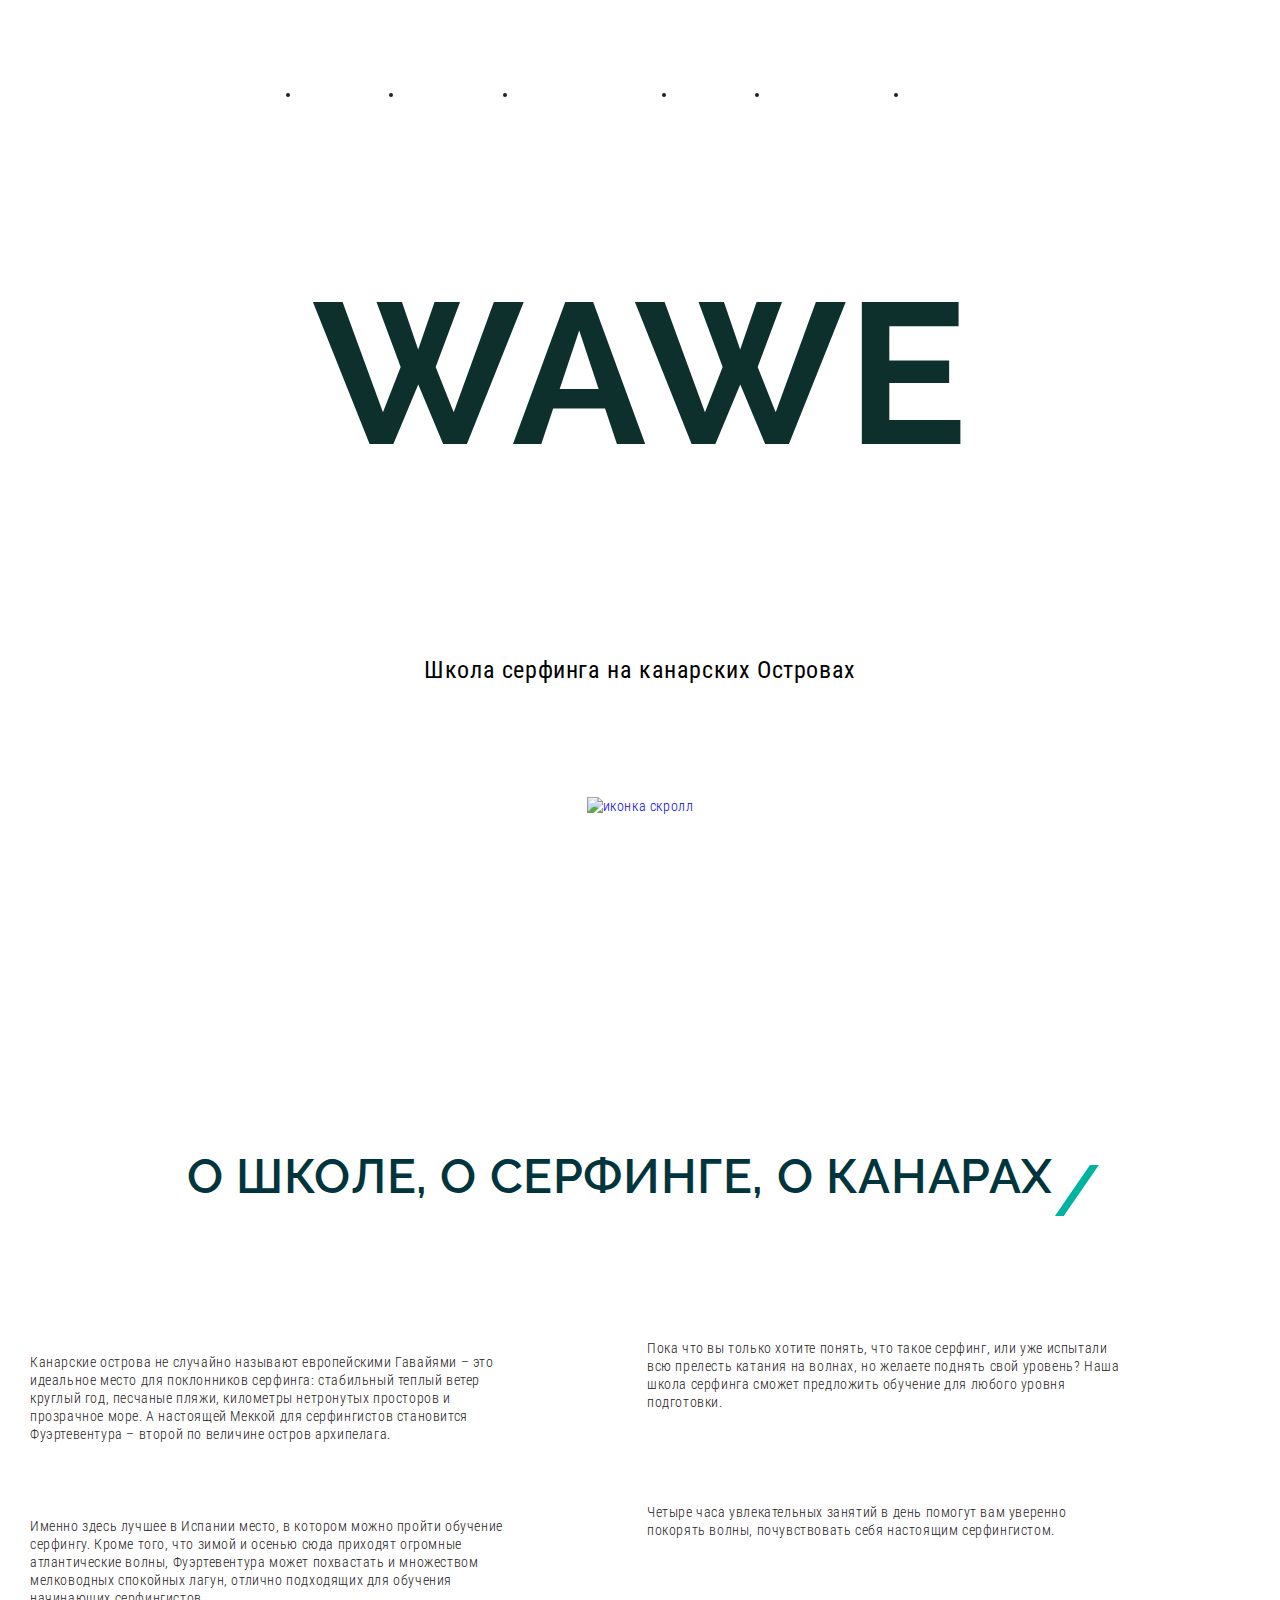
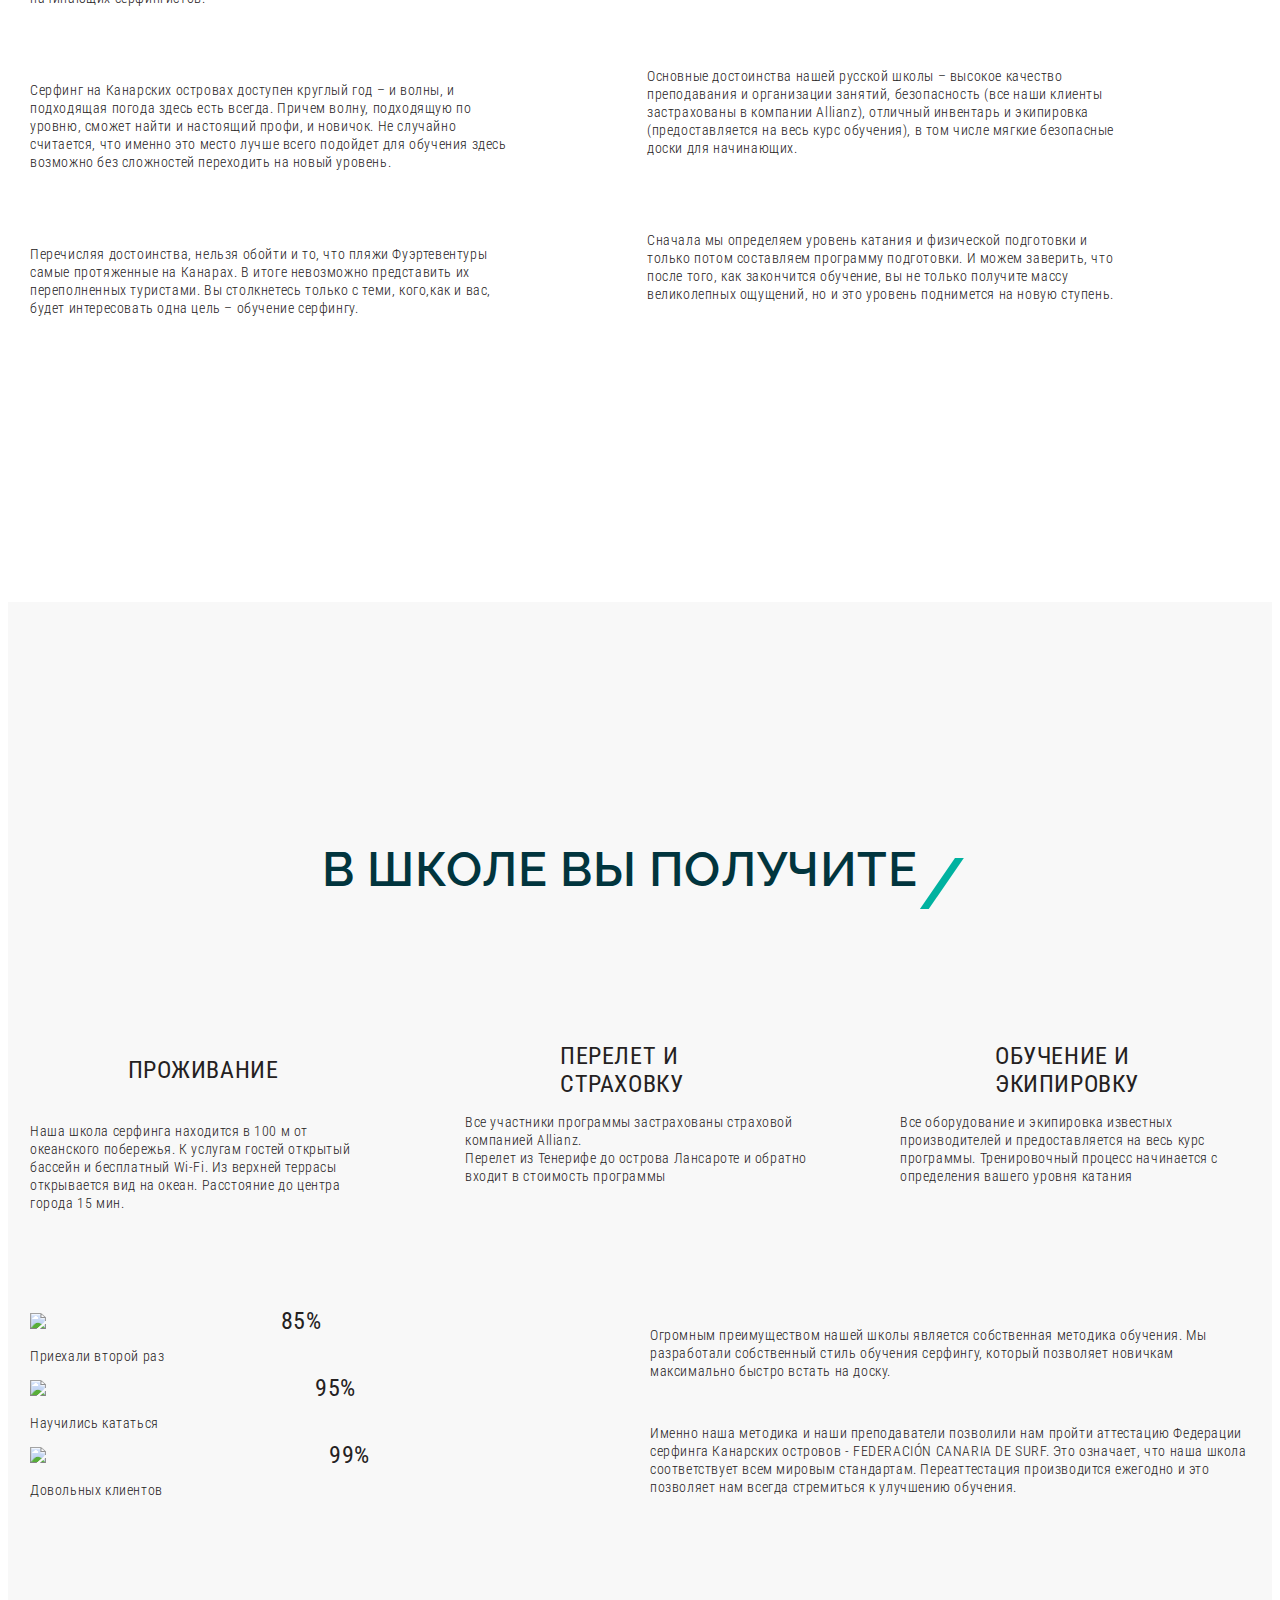
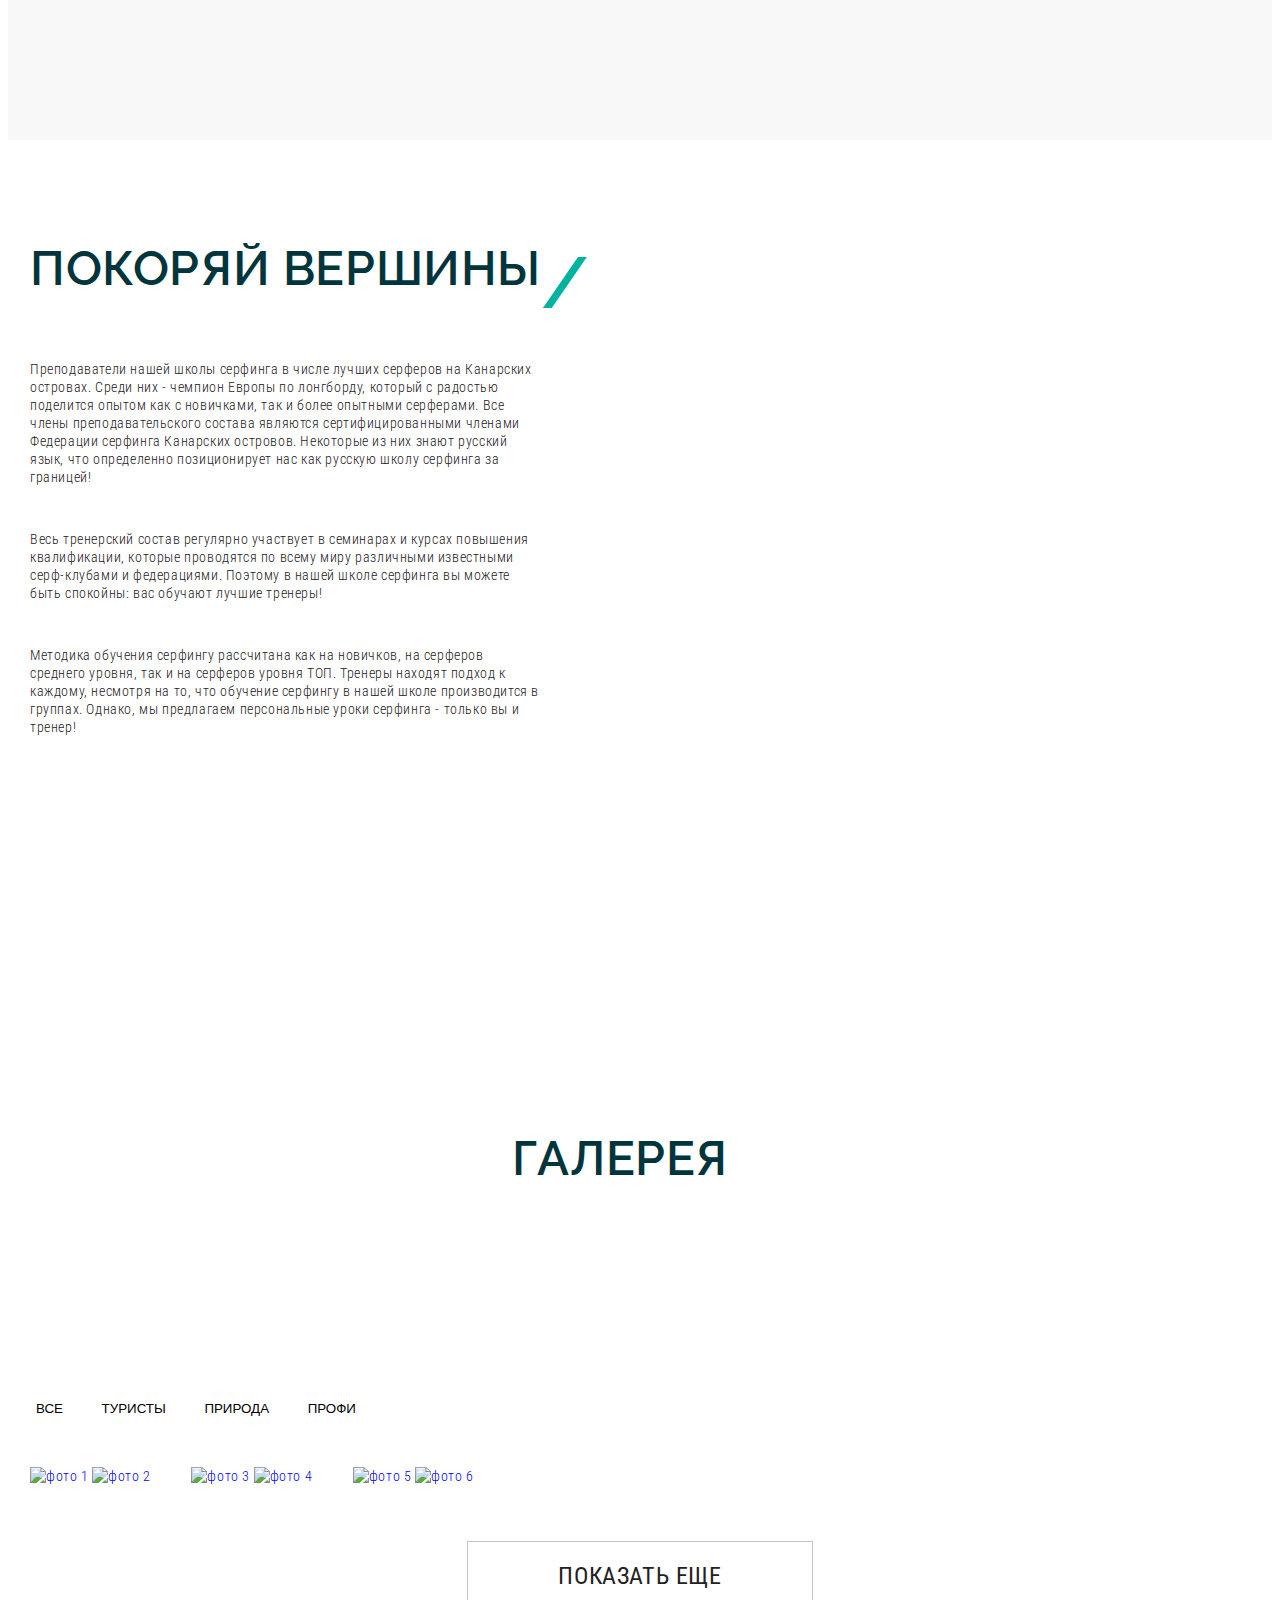
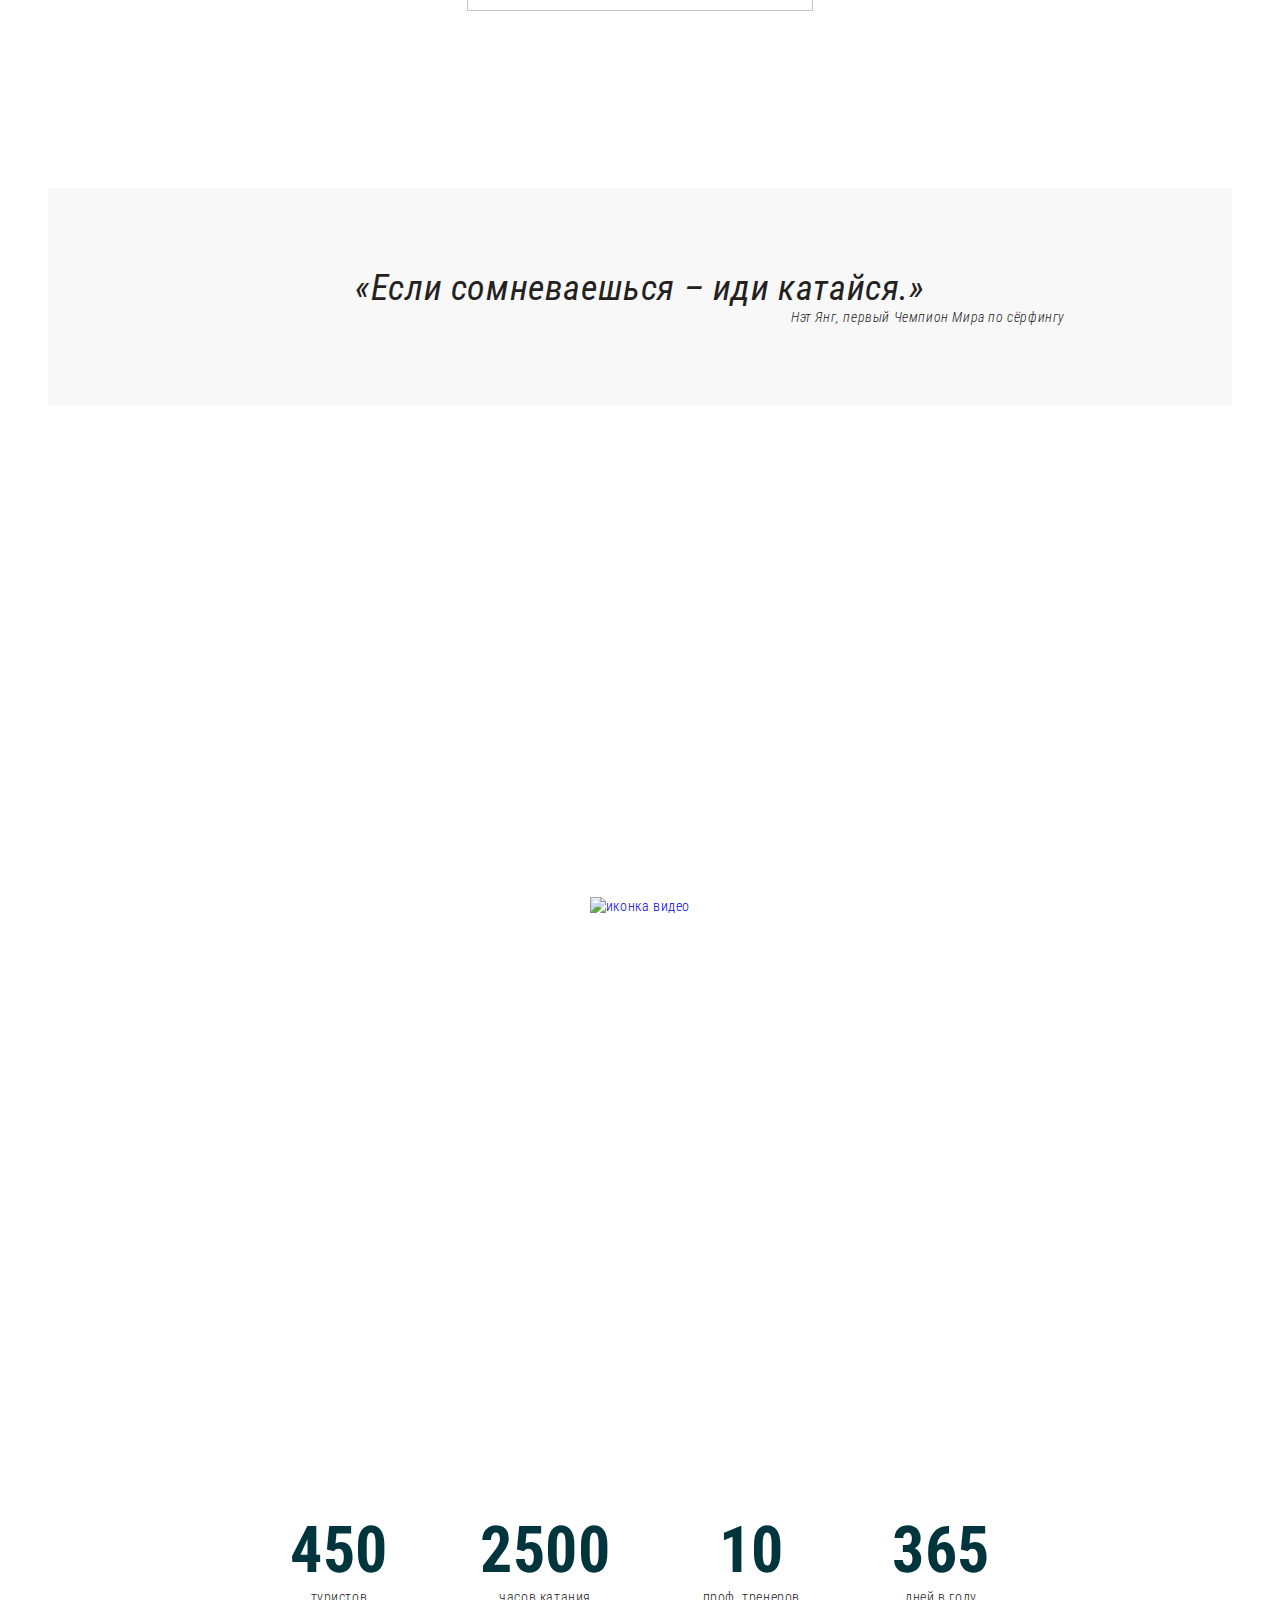
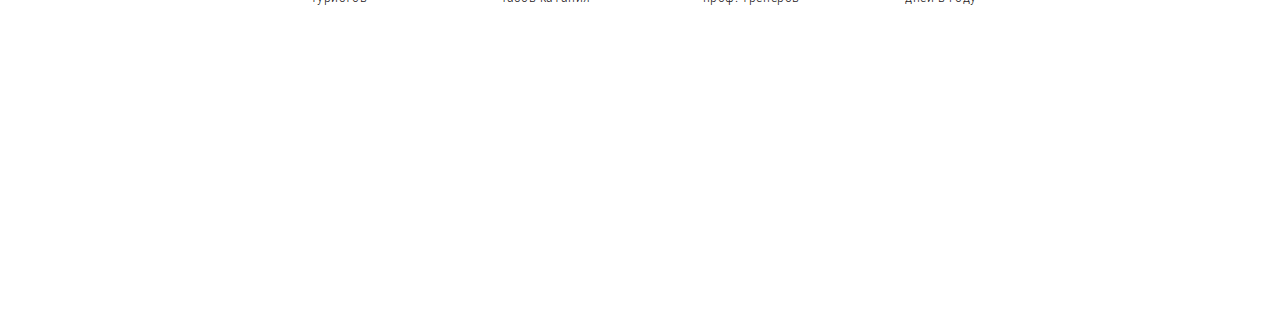
==== commit 912f4ab9: "adaptive best complite" ====
--- a/index.html
+++ b/index.html
@@ -102,45 +102,20 @@
                     том числе мягкие безопасные доски для начинающих.</p>
                 <p>Сначала мы определяем уровень катания и физической подготовки и только потом составляем программу подготовки. И можем заверить, что после того, как закончится обучение, вы не только получите массу великолепных ощущений, но и это уровень
                     поднимется на новую ступень.</p>
-
-                <!-- <div class="about__text-item">
-                    <p>Канарские острова не случайно называют европейскими Гавайями – это идеальное место для поклонников серфинга: стабильный теплый ветер круглый год, песчаные пляжи, километры нетронутых просторов и прозрачное море. А настоящей Меккой
-                        для серфингистов становится Фуэртевентура – второй по величине остров архипелага.</p>
-                    <p>Именно здесь лучшее в Испании место, в котором можно пройти обучение серфингу. Кроме того, что зимой и осенью сюда приходят огромные атлантические волны, Фуэртевентура может похвастать и множеством мелководных спокойных лагун, отлично
-                        подходящих для обучения начинающих серфингистов.
-                    </p>
-                    <p>Серфинг на Канарских островах доступен круглый год – и волны, и подходящая погода здесь есть всегда. Причем волну, подходящую по уровню, сможет найти и настоящий профи, и новичок. Не случайно считается, что именно это место лучше всего
-                        подойдет для обучения здесь возможно без сложностей переходить на новый уровень.</p>
-                    <p>Перечисляя достоинства, нельзя обойти и то, что пляжи Фуэртевентуры самые протяженные на Канарах. В итоге невозможно представить их переполненных туристами. Вы столкнетесь только с теми, кого,как и вас, будет интересовать одна цель
-                        – обучение серфингу.
-                    </p>
-                </div>
-                <div class="about__text-item">
-                    <p>Пока что вы только хотите понять, что такое серфинг, или уже испытали всю прелесть катания на волнах, но желаете поднять свой уровень? Наша школа серфинга сможет предложить обучение для любого уровня подготовки.
-                    </p>
-                    <p>Четыре часа увлекательных занятий в день помогут вам уверенно покорять волны, почувствовать себя настоящим серфингистом.
-                    </p>
-                    <p>Основные достоинства нашей русской школы – высокое качество преподавания и организации занятий, безопасность (все наши клиенты застрахованы в компании Allianz), отличный инвентарь и экипировка (предоставляется на весь курс обучения),
-                        в том числе мягкие безопасные доски для начинающих.</p>
-                    <p>Сначала мы определяем уровень катания и физической подготовки и только потом составляем программу подготовки. И можем заверить, что после того, как закончится обучение, вы не только получите массу великолепных ощущений, но и это уровень
-                        поднимется на новую ступень.</p>
-                </div> -->
-            </div>
-        </div>
-    </section>
-    <!--
+            </div>
+        </div>
+    </section>
+
     <section class="school section-page">
         <div class="container">
-            <h2 class="title school__title"> <span>В ШКОЛЕ ВЫ ПОЛУЧИТЕ</span></h2>
+            <h2 class="title school__title"> В ШКОЛЕ ВЫ ПОЛУЧИТЕ <span class="streak">/</span></h2>
             <div class="school__items">
                 <div class="school__item">
                     <div class="school__item-title school__item-title--liv">
                         ПРОЖИВАНИЕ
                     </div>
                     <div class="school__item-text">
-                        Наша школа серфинга находится в 100 м от океанского побережья. К услугам гостей открытый бассейн
-                        и бесплатный Wi-Fi. Из верхней террасы открывается вид на океан. Расстояние до центра города 15
-                        мин.
+                        Наша школа серфинга находится в 100 м от океанского побережья. К услугам гостей открытый бассейн и бесплатный Wi-Fi. Из верхней террасы открывается вид на океан. Расстояние до центра города 15 мин.
                     </div>
                 </div>
                 <div class="school__item">
@@ -148,8 +123,7 @@
                         ПЕРЕЛЕТ И СТРАХОВКУ
                     </div>
                     <div class="school__item-text">
-                        Все участники программы застрахованы страховой компанией Allianz.<br> Перелет из Тенерифе до
-                        острова Лансароте и обратно входит в стоимость программы
+                        Все участники программы застрахованы страховой компанией Allianz.<br> Перелет из Тенерифе до острова Лансароте и обратно входит в стоимость программы
                     </div>
                 </div>
                 <div class="school__item">
@@ -157,8 +131,7 @@
                         ОБУЧЕНИЕ И ЭКИПИРОВКУ
                     </div>
                     <div class="school__item-text">
-                        Все оборудование и экипировка известных производителей и предоставляется на весь курс программы.
-                        Тренировочный процесс начинается с определения вашего уровня катания
+                        Все оборудование и экипировка известных производителей и предоставляется на весь курс программы. Тренировочный процесс начинается с определения вашего уровня катания
                     </div>
                 </div>
             </div>
@@ -182,13 +155,10 @@
                         <p>Довольных клиентов </p>
                     </div>
                 </div>
+
                 <div class="school__text">
-                    <p>Огромным преимуществом нашей школы является собственная методика обучения. Мы разработали
-                        собственный стиль обучения серфингу, который позволяет новичкам максимально быстро встать на
-                        доску. </p>
-                    <p>Именно наша методика и наши преподаватели позволили нам пройти аттестацию Федерации серфинга
-                        Канарских островов - FEDERACIÓN CANARIA DE SURF. Это означает, что наша школа соответствует всем
-                        мировым стандартам. Переаттестация производится
+                    <p>Огромным преимуществом нашей школы является собственная методика обучения. Мы разработали собственный стиль обучения серфингу, который позволяет новичкам максимально быстро встать на доску. </p>
+                    <p>Именно наша методика и наши преподаватели позволили нам пройти аттестацию Федерации серфинга Канарских островов - FEDERACIÓN CANARIA DE SURF. Это означает, что наша школа соответствует всем мировым стандартам. Переаттестация производится
                         ежегодно и это позволяет нам всегда стремиться к улучшению обучения.</p>
                 </div>
             </div>
@@ -198,30 +168,23 @@
         <div class="container">
             <div class="best__inner">
                 <div class="best__item-1">
-                    <div class="title best__title"><span>ПОКОРЯЙ ВЕРШИНЫ</span></div>
+                    <div class="title best__title">ПОКОРЯЙ ВЕРШИНЫ <span class="streak">/</span></div>
                     <div class="best__text">
-                        <p>Преподаватели нашей школы серфинга в числе лучших серферов на Канарских островах. Среди них -
-                            чемпион Европы по лонгборду, который с радостью поделится опытом как с новичками, так и
-                            более опытными серферами. Все члены преподавательского
-                            состава являются сертифицированными членами Федерации серфинга Канарских островов. Некоторые
-                            из них знают русский язык, что определенно позиционирует нас как русскую школу серфинга за
-                            границей!</p>
-                        <p>Весь тренерский состав регулярно участвует в семинарах и курсах повышения квалификации,
-                            которые проводятся по всему миру различными известными серф-клубами и федерациями. Поэтому в
-                            нашей школе серфинга вы можете быть спокойны:
+                        <p>Преподаватели нашей школы серфинга в числе лучших серферов на Канарских островах. Среди них - чемпион Европы по лонгборду, который с радостью поделится опытом как с новичками, так и более опытными серферами. Все члены преподавательского
+                            состава являются сертифицированными членами Федерации серфинга Канарских островов. Некоторые из них знают русский язык, что определенно позиционирует нас как русскую школу серфинга за границей!
+                        </p>
+                        <p>Весь тренерский состав регулярно участвует в семинарах и курсах повышения квалификации, которые проводятся по всему миру различными известными серф-клубами и федерациями. Поэтому в нашей школе серфинга вы можете быть спокойны:
                             вас обучают лучшие тренеры!</p>
-                        <p>Методика обучения серфингу рассчитана как на новичков, на серферов среднего уровня, так и на
-                            серферов уровня ТОП. Тренеры находят подход к каждому, несмотря на то, что обучение серфингу
-                            в нашей школе производится в группах. Однако,
+                        <p>Методика обучения серфингу рассчитана как на новичков, на серферов среднего уровня, так и на серферов уровня ТОП. Тренеры находят подход к каждому, несмотря на то, что обучение серфингу в нашей школе производится в группах. Однако,
                             мы предлагаем персональные уроки серфинга - только вы и тренер! </p>
                     </div>
                 </div>
                 <div class="best__item-2">
-
-                </div>
-            </div>
-        </div>
-    </section>
+                </div>
+            </div>
+        </div>
+    </section>
+
     <section class="gallery section-page">
         <div class="container">
             <h2 class="title gallery__title">
@@ -236,38 +199,32 @@
             <div class="gallery__content row">
                 <div class="mix category-nature gallery__item">
                     <a class="gallery__foto-big" data-fancybox="gallery" href="images/gallery/1_big.jpg">
-                        <img class="gallery__foto-mini" src="images/gallery/1.jpg" style="width: 580px; height: 280px;"
-                            alt="фото 1">
+                        <img class="gallery__foto-mini" src="images/gallery/1.jpg" style="width: 580px; height: 280px;" alt="фото 1">
                     </a>
                 </div>
                 <div class="mix category-prof gallery__item">
                     <a class="gallery__foto-big" data-fancybox="gallery" href="images/gallery/2_big.jpg">
-                        <img class="gallery__foto-mini" src="images/gallery/2.jpg"
-                            style="width: 250px; height: 280px; margin-right: 37px;" alt="фото 2">
+                        <img class="gallery__foto-mini" src="images/gallery/2.jpg" style="width: 250px; height: 280px; margin-right: 37px;" alt="фото 2">
                     </a>
                 </div>
                 <div class="mix category-nature gallery__item">
                     <a class="gallery__foto-big" data-fancybox="gallery" href="images/gallery/3_big.jpg">
-                        <img class="gallery__foto-mini" src="images/gallery/3.jpg" style="width: 290px; height: 280px;"
-                            alt="фото 3">
+                        <img class="gallery__foto-mini" src="images/gallery/3.jpg" style="width: 290px; height: 280px;" alt="фото 3">
                     </a>
                 </div>
                 <div class="mix category-tourist gallery__item">
                     <a class="gallery__foto-big" data-fancybox="gallery" href="images/gallery/4_big.jpg">
-                        <img class="gallery__foto-mini" src="images/gallery/4.jpg"
-                            style="width: 290px; height: 280px; margin-right: 37px;" alt="фото 4">
+                        <img class="gallery__foto-mini" src="images/gallery/4.jpg" style="width: 290px; height: 280px; margin-right: 37px;" alt="фото 4">
                     </a>
                 </div>
                 <div class="mix category-prof gallery__item">
                     <a class="gallery__foto-big" data-fancybox="gallery" href="images/gallery/5_big.jpg">
-                        <img class="gallery__foto-mini" src="images/gallery/5.jpg" style="width: 250px; height: 280px;"
-                            alt="фото 5">
+                        <img class="gallery__foto-mini" src="images/gallery/5.jpg" style="width: 250px; height: 280px;" alt="фото 5">
                     </a>
                 </div>
                 <div class="mix category-tourist gallery__item">
                     <a class="gallery__foto-big" data-fancybox="gallery" href="images/gallery/6_big.jpg">
-                        <img class="gallery__foto-mini" src="images/gallery/6.jpg" style="width: 580px; height: 280px;"
-                            alt="фото 6">
+                        <img class="gallery__foto-mini" src="images/gallery/6.jpg" style="width: 580px; height: 280px;" alt="фото 6">
                     </a>
                 </div>
             </div>
@@ -305,6 +262,7 @@
             </div>
         </div>
     </section>
+    <!--
     <section class="slider-blog">
         <div class="container">
             <h2 class="title slider-blog__title">
--- a/css/style.css
+++ b/css/style.css
@@ -45,17 +45,6 @@
     letter-spacing: 0.6px;
     color: #00B2A0;
 }
-
-/* .title span::after {
-    content: "";
-    background-image: url(../images/streak.svg);
-    background-repeat: no-repeat;
-    position: absolute;
-    width: 48px;
-    height: 85px;
-    top: 15px;
-    right: 0;
-} */
 
 .header {
     background-image: url(../images/header/header-bg.jpg);
@@ -258,6 +247,7 @@
 
 .best__inner {
     display: flex;
+    padding-bottom: 140px;
 }
 
 .best__item-1 {
@@ -266,11 +256,14 @@
 
 .best__text {
     max-width: 509px;
-    padding-bottom: 140px;
 }
 
 .best__text p {
     padding-bottom: 30px;
+}
+
+.best__text p:last-child {
+    padding-bottom: 0;
 }
 
 .school__text {
@@ -772,8 +765,6 @@
     margin: 0 auto;
 }
 
-/* ADAPTIVE */
-
 @media (max-width: 1620px) {
     .best__title {
         padding: 100px 0 100px;
@@ -796,36 +787,58 @@
     .section-page {
         padding: 100px 0;
     }
-
     .title {
         font-size: 40px;
         line-height: 45px;
     }
-
     span.streak {
         font-size: 51px;
         line-height: 80px;
     }
-
-
-    /* .title span {
-        padding: 0 40px 0 0;
-    } */
-
-
-
-    /* .title span::after {
-        background-image: url(../images/streak_1160px.svg);
-        background-repeat: no-repeat;
-        position: absolute;
-        width: 40px;
-        height: 70px;
-        top: 15px;
-        right: 0;
-    } */
-
     .about__text-inner {
         column-gap: 30px;
+    }
+    .school__items {
+        margin-left: -7px;
+        margin-right: -7px;
+    }
+    .school__item {
+        flex: 1 1 33.33%;
+        margin-left: 7px;
+        margin-right: 7px;
+    }
+    .school__text {
+        padding-left: 15px;
+    }
+    .best {
+        background-image: none;
+    }
+    .best__item-1 {
+        padding-right: 15px;
+    }
+    .best__item-2 {
+        width: 100%;
+        margin-right: -10px;
+        background-image: url(../images/best/best-bg.jpg);
+        background-repeat: no-repeat;
+        background-size: cover;
+        background-position: top right;
+    }
+}
+
+@media (max-width: 1005px) {
+    .best__inner {
+        display: block;
+        padding-bottom: 85px;
+    }
+    .best__title {
+        text-align: center;
+    }
+    .best__item-2 {
+        display: none;
+    }
+    .best__text {
+        max-width: 100%;
     }
 }
 
@@ -833,24 +846,21 @@
     .header__top-inner {
         padding-top: 25px;
     }
-
     .header__content-inner {
         min-height: calc(100vh - 110px);
     }
-
     .logo {
         position: relative;
-        z-index: 3;
-    }
-
+        z-index: 5;
+    }
     nav.menu {
         width: 85px;
         height: 24px;
         margin-right: 0;
     }
-
     .menu__list {
         position: absolute;
+        z-index: 3;
         left: 0;
         right: 0;
         top: 0;
@@ -860,11 +870,9 @@
         transform: translateY(-200%);
         transition: all 0.5s;
     }
-
     .header__top-inner--active .menu__list {
         transform: translateY(0%);
     }
-
     button.menu__btn {
         font-family: 'Roboto Condensed';
         font-style: normal;
@@ -877,104 +885,154 @@
         border: none;
         display: block;
         position: relative;
-        z-index: 3;
-
-    }
-
+        z-index: 5;
+    }
     ul.menu__list {
         padding: 90px 0 30px;
     }
-
     .menu__list-item+.menu__list-item {
         margin-left: 0;
         margin-top: 45px;
     }
-
     .menu__list-link {
         font-size: 28px;
     }
-
     .header__title {
         font-size: 150px;
         line-height: 150px;
     }
-
     .header__subtitle {
         font-size: 22px;
         line-height: 26px;
     }
-
     a.header__icon {
         margin-bottom: 10px;
     }
-
     .about__text-inner p {
         padding-bottom: 10px;
         min-height: 140px;
     }
+    .school__item {
+        margin-bottom: 65px;
+    }
+}
+
+@media (max-width: 835px) {
+    .school__title {
+        padding-bottom: 80px;
+    }
+    .school__item-title {
+        font-size: 20px;
+        line-height: 24px;
+    }
+    .school__item {
+        margin-bottom: 65px;
+    }
+    .school__info-item span {
+        font-size: 22px;
+    }
+    .school__info-item {
+        margin-bottom: 10px;
+        width: 295px;
+    }
 }
 
 @media (max-width: 735px) {
+    .section-page {
+        padding: 75px 0;
+    }
     .title {
         font-size: 35px;
         line-height: 42px;
-         
-    }
-
+    }
     span.streak {
         font-size: 38px;
         line-height: 70px;
     }
-
     .about__title {
         padding-bottom: 75px;
     }
-
     .about__text-inner {
         column-count: 1;
     }
-
     .about__text-inner p {
         max-width: 100%;
         padding-bottom: 20px;
         min-height: 50px;
     }
-}
-
+    .school__title {
+        padding-bottom: 70px;
+    }
+    .school__items {
+        display: block;
+    }
+    .school__item {
+        max-width: 100%;
+        margin-bottom: 60px;
+    }
+    .school__item-title {
+        margin: 0;
+        padding-left: 50px;
+    }
+    .school__item-title::before {
+        top: 9px;
+        background-size: contain;
+        width: 40px;
+        height: 40px;
+    }
+}
 
 @media (max-width: 685px) {
-    .section-page {
-        padding: 75px 0;
-    }
-
     .title {
         font-size: 33px;
         line-height: 40px;
         padding-right: 25px;
     }
-
     .about__title {
         padding-bottom: 50px;
     }
+    .school__item {
+        margin-bottom: 50px;
+    }
+    .school__info-item span {
+        font-size: 20px;
+    }
+    .school__info-item {
+        margin-bottom: 10px;
+        width: 295px;
+    }
+    .school__inner {
+        display: block;
+    }
+    .school__text {
+        padding: 0;
+    }
+    .school__text p {
+        padding: 20px 0 0 0;
+    }
+    .best__text p {
+        padding-bottom: 20px;
+    }
+}
 
 @media (max-width: 565px) {
     .header__title {
         font-size: 130px;
         line-height: 150px;
     }
-
     .header__subtitle {
         font-size: 20px;
         line-height: 24px;
     }
-
     button.menu__btn {
         font-weight: 400;
         font-size: 22px;
     }
-
     nav.menu {
         width: 62px;
+    }
+    .school__title {
+        padding-bottom: 60px;
     }
 }
 
@@ -983,56 +1041,55 @@
         font-size: 27px;
         line-height: 33px;
     }
-
     span.streak {
         font-size: 28px;
         line-height: 57px;
     }
-
     .header__title {
         font-size: 96px;
         line-height: 114px;
     }
-
     .header__subtitle {
         font-size: 14px;
         line-height: 24px;
     }
-
     .menu__list-link {
         font-size: 24px;
         line-height: 30px;
     }
-
     .menu__list-item+.menu__list-item {
         margin-left: 0;
         margin-top: 25px;
     }
-    .about__text-inner p:last-child{
+    .about__text-inner p:last-child {
         padding-bottom: 0;
     }
-
-   }
+}
 
 @media (max-width: 350px) {
+    .section-page {
+        padding: 50px 0;
+    }
     .title {
         font-size: 22px;
         line-height: 30px;
     }
-
     span.streak {
         font-size: 27px;
         line-height: 51px;
     }
-
-  
     .header__title {
         font-size: 86px;
         line-height: 108px;
     }
-
     .header__subtitle {
         font-size: 14px;
         line-height: 24px;
     }
+    .school__title {
+        padding-bottom: 50px;
+    }
+    .best__title {
+        padding-top: 50px;
+    }
 }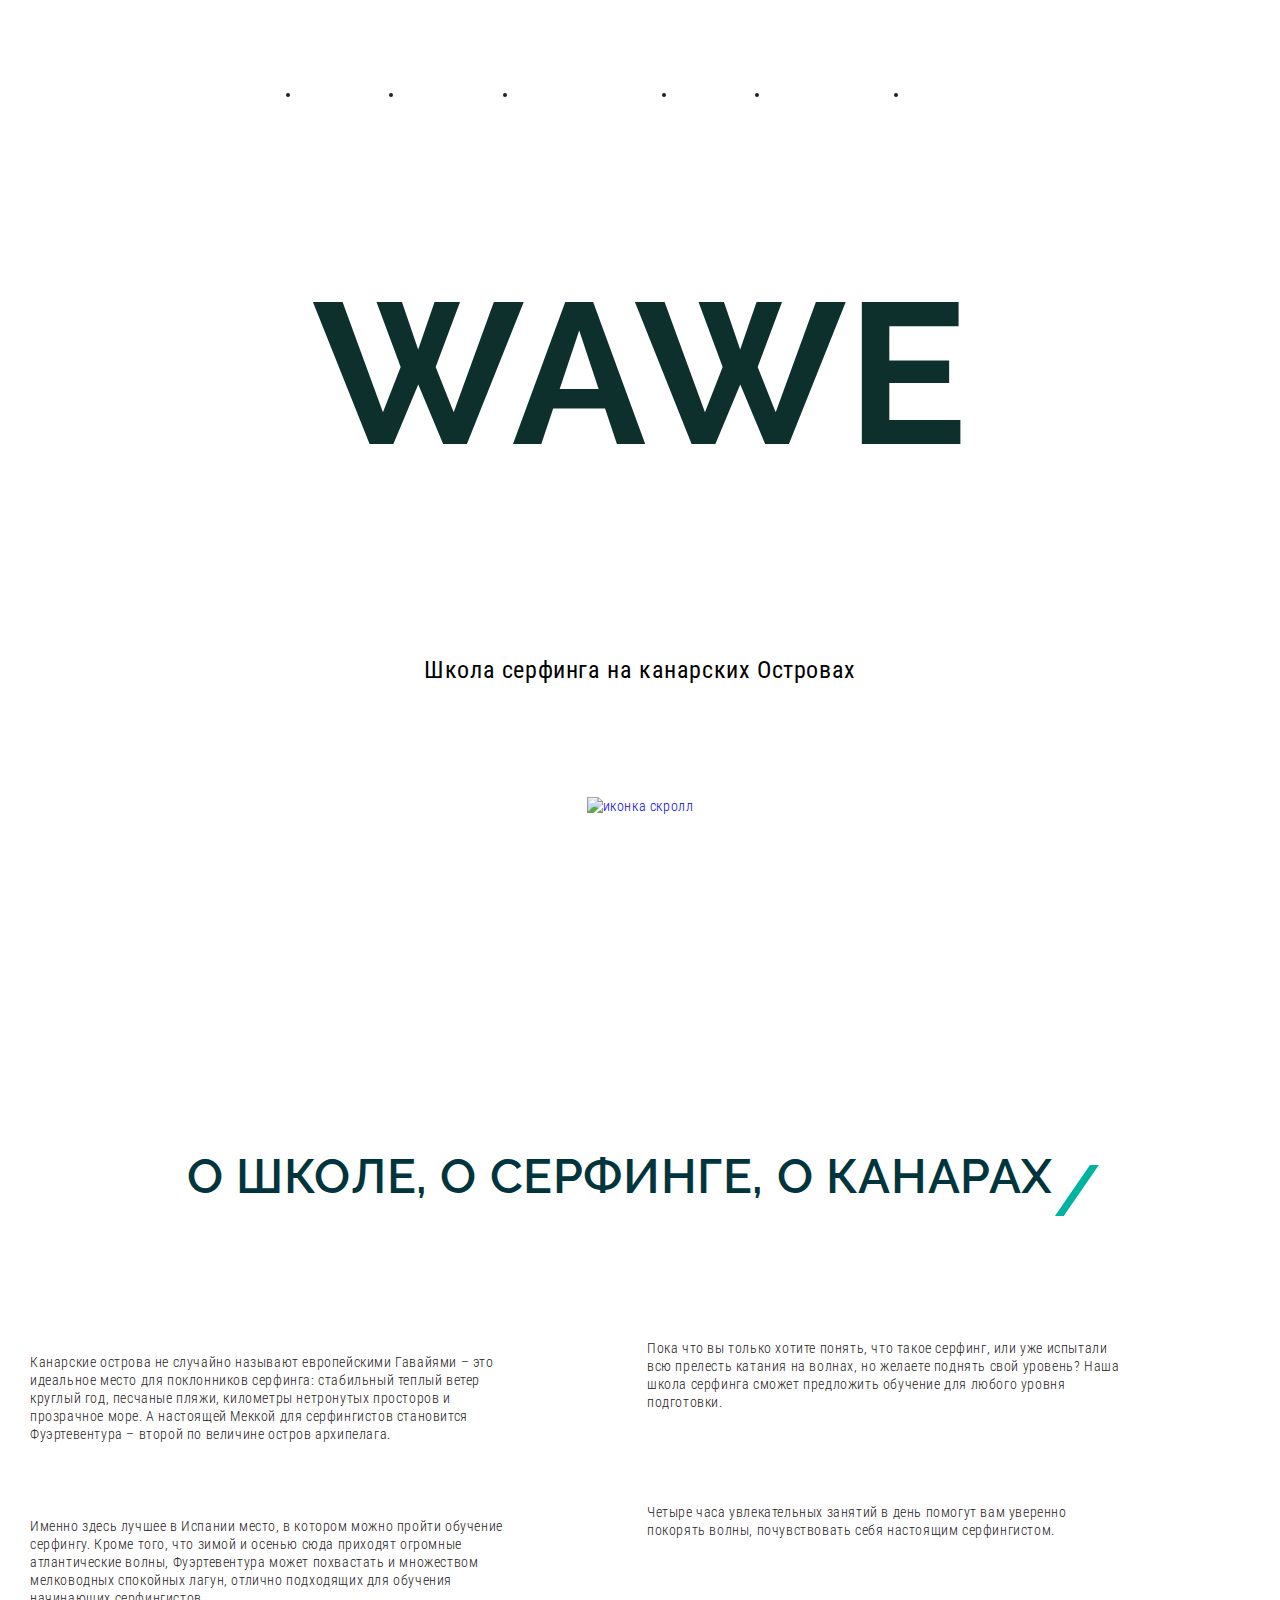
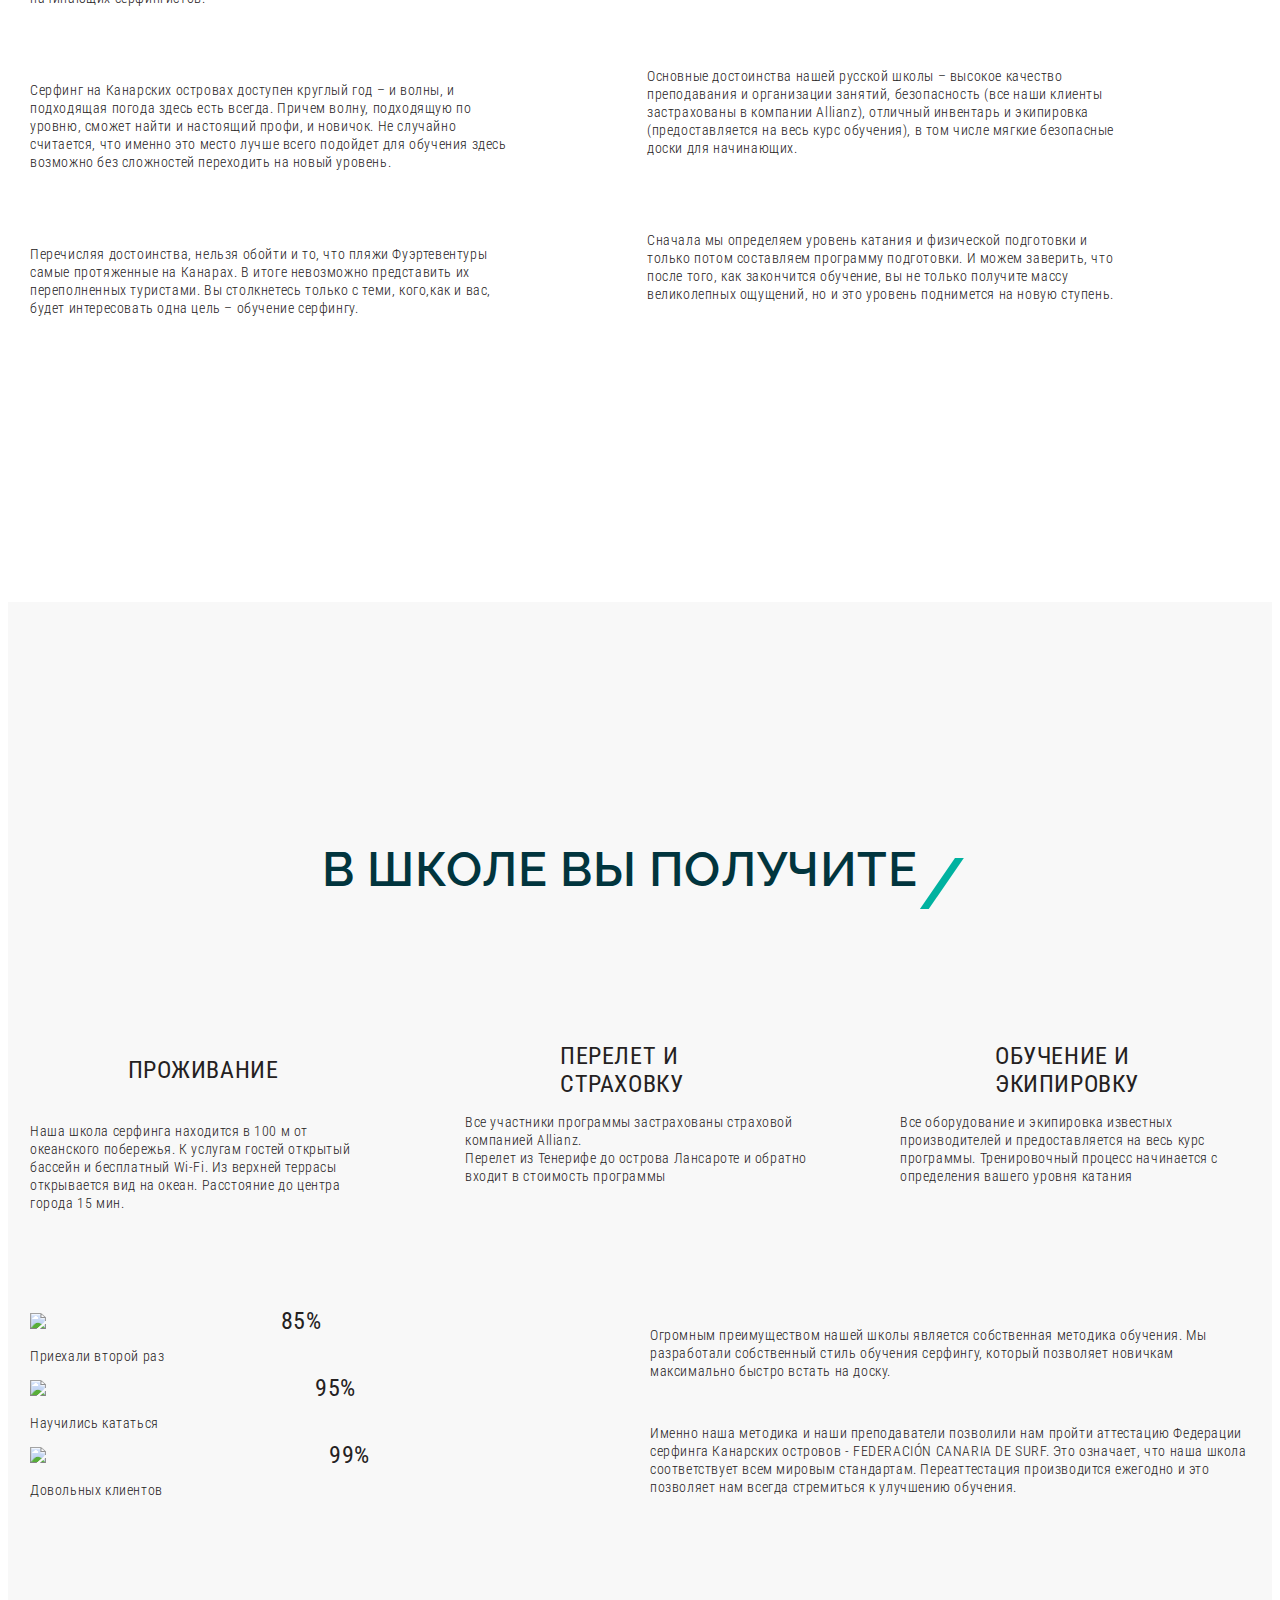
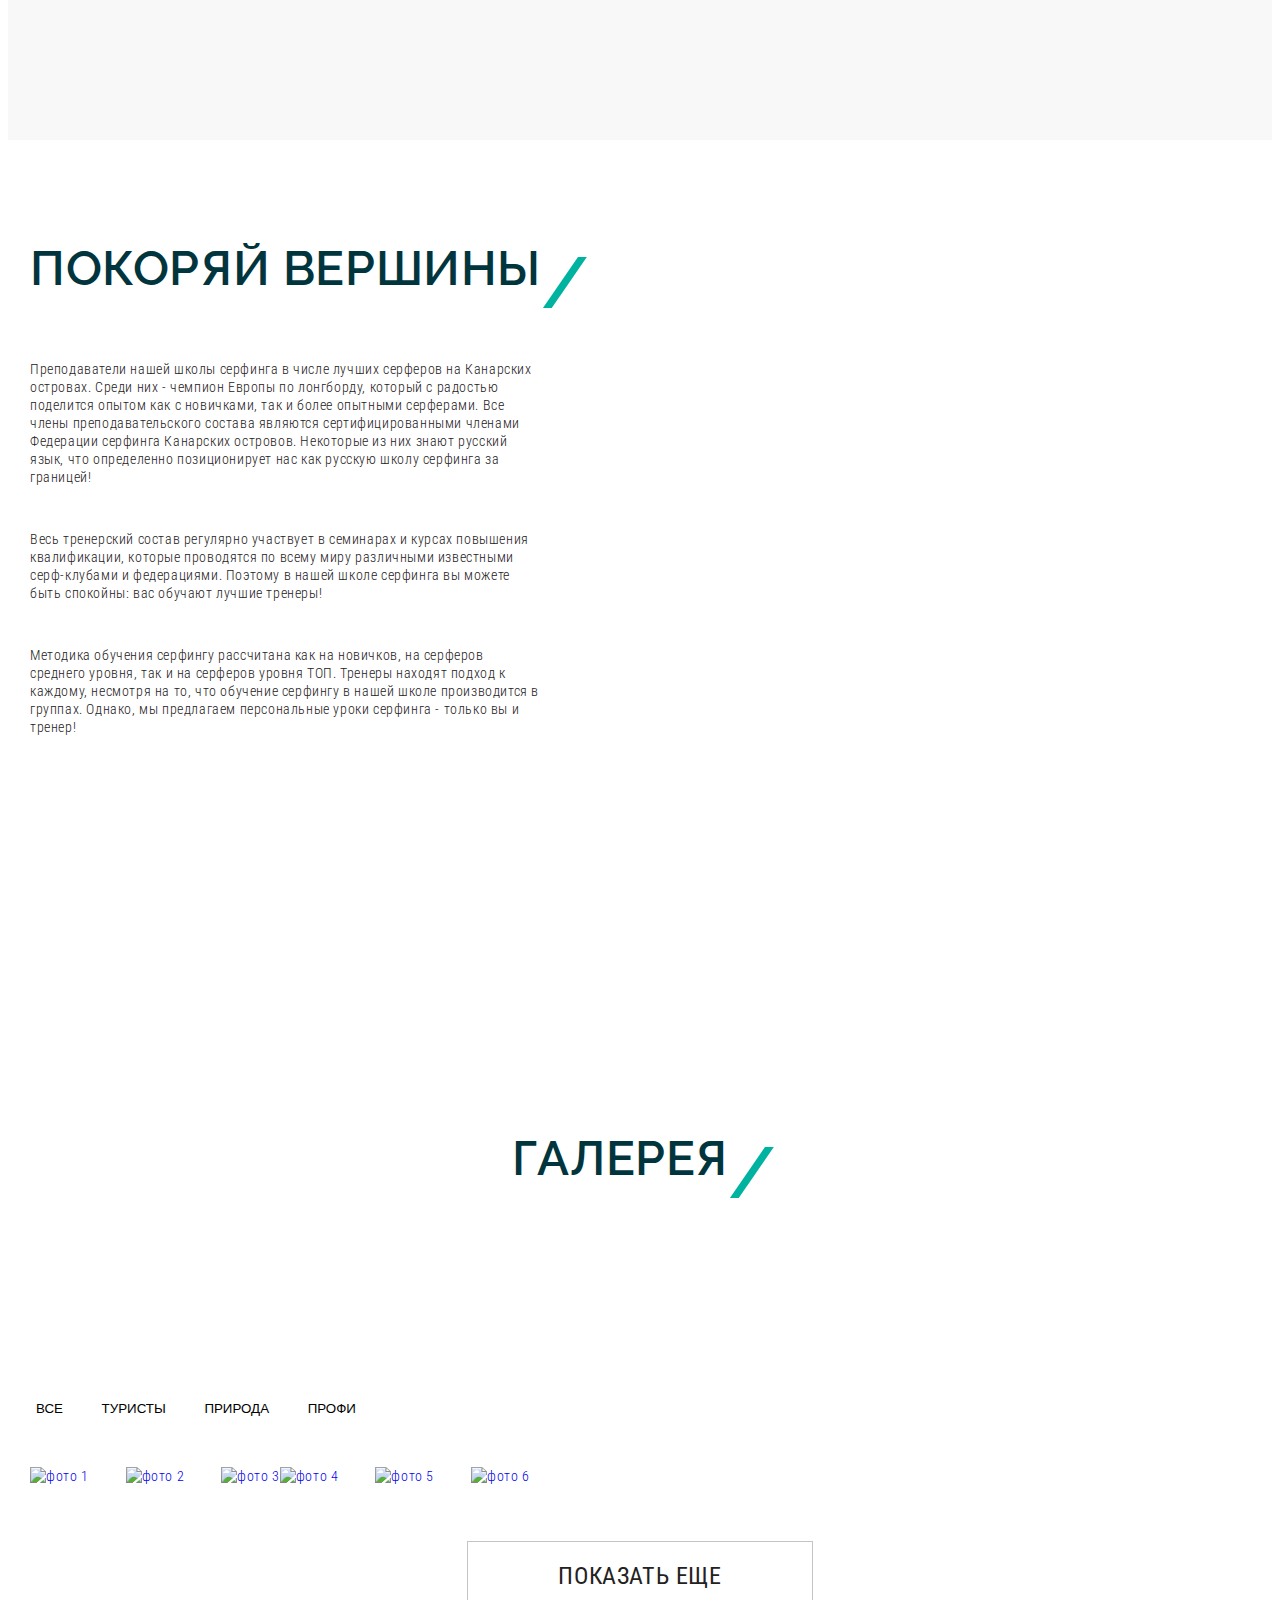
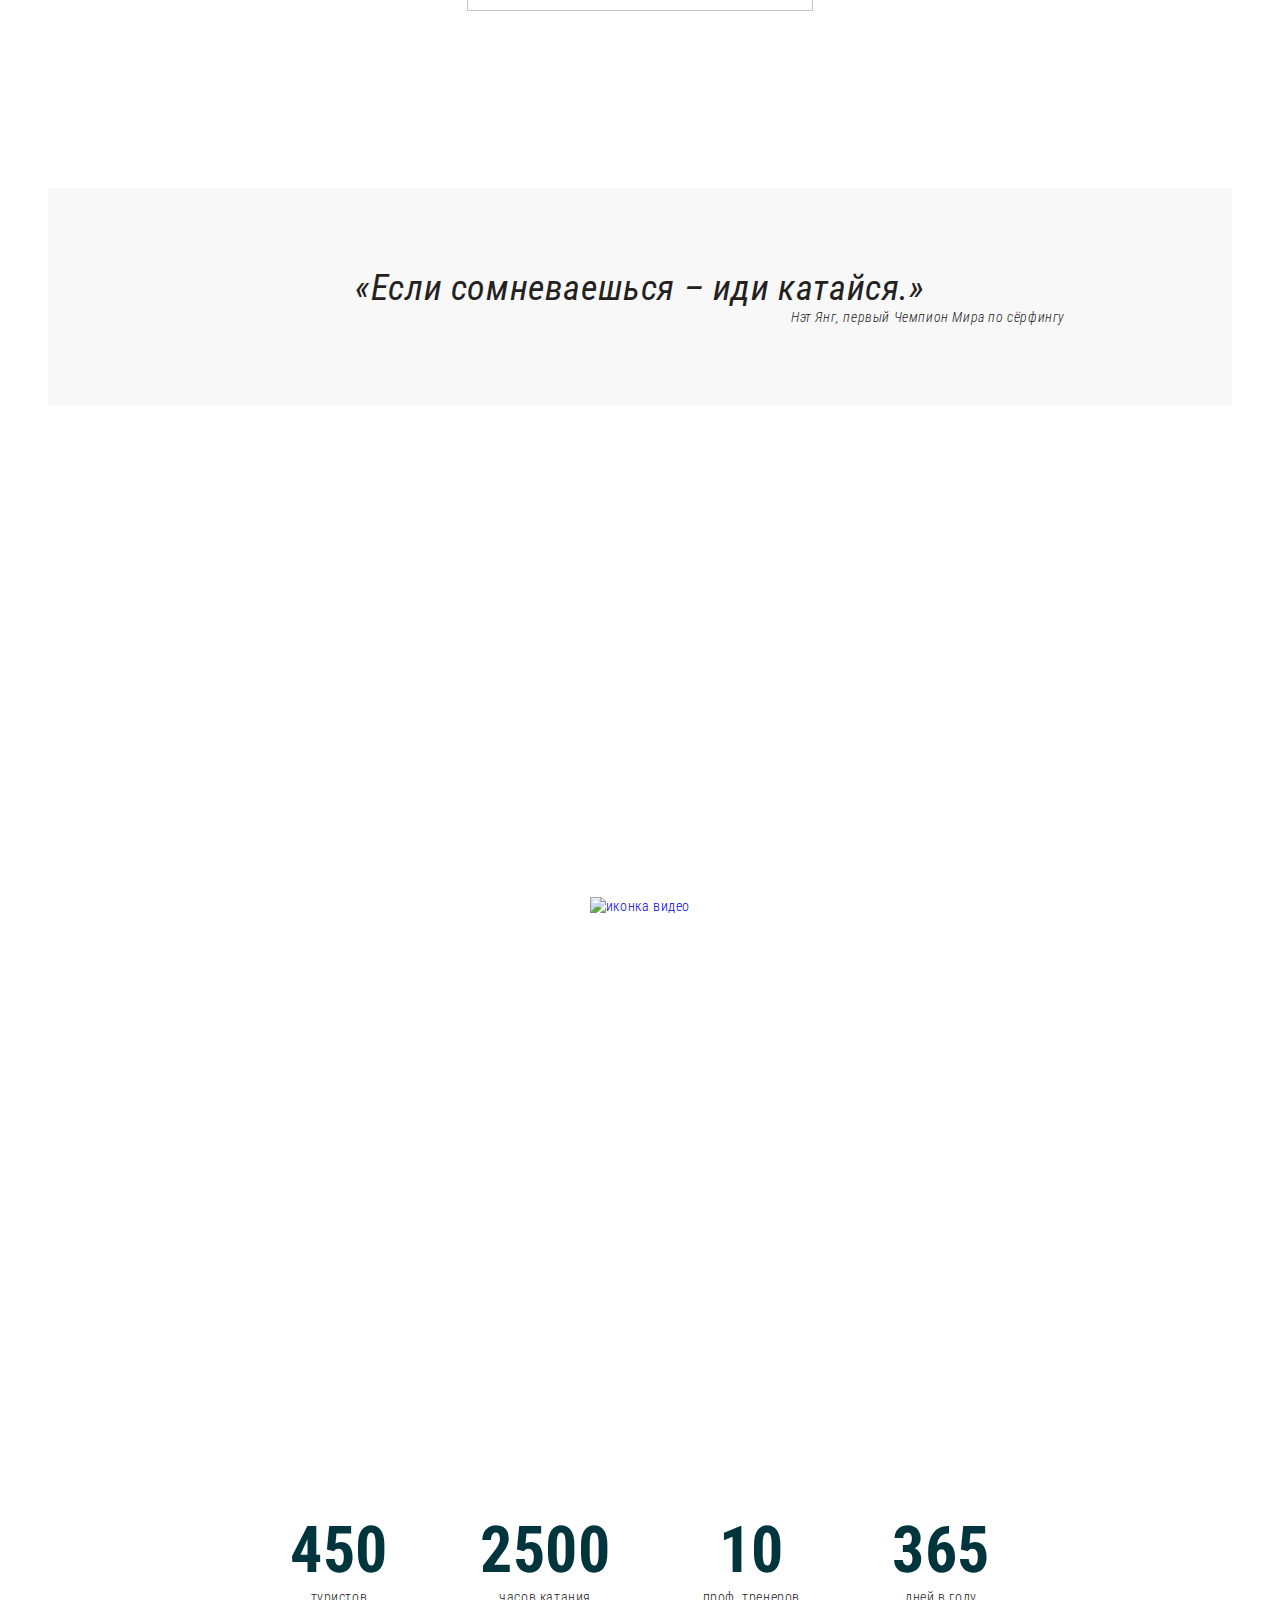
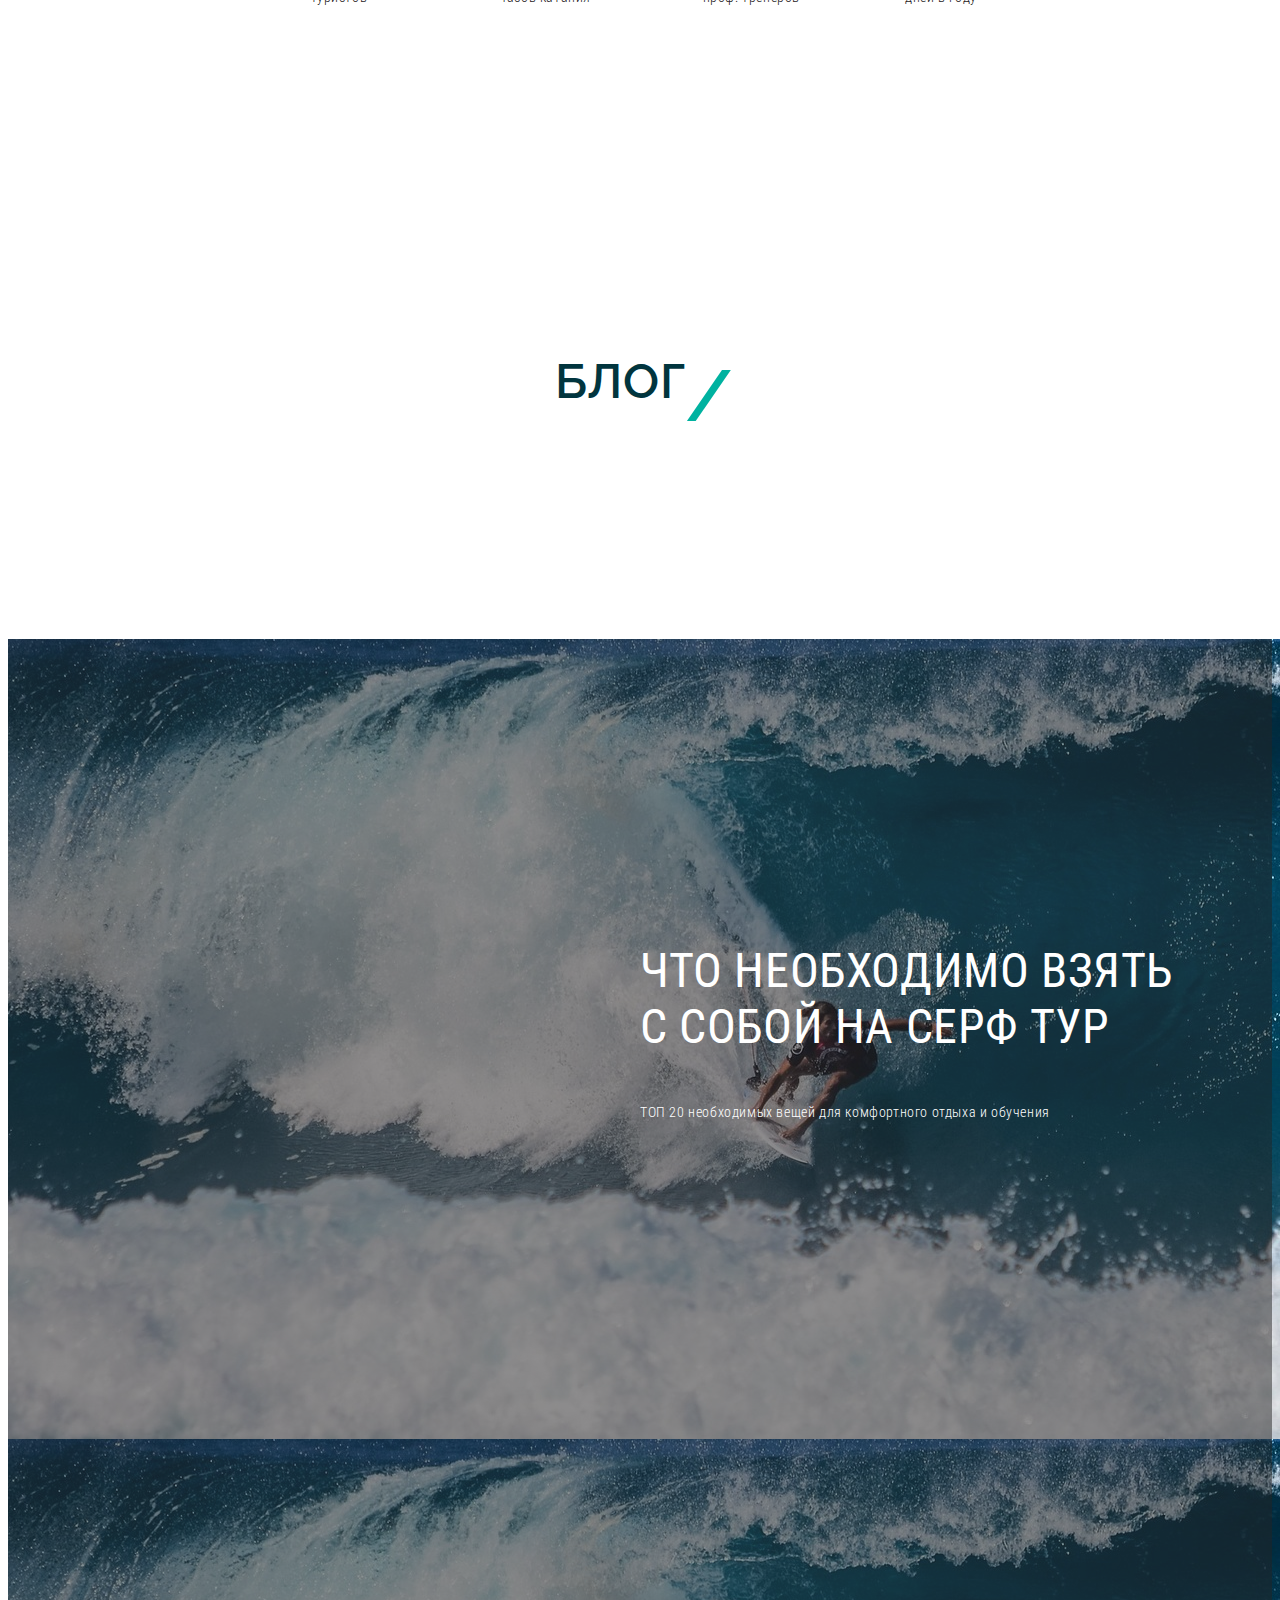
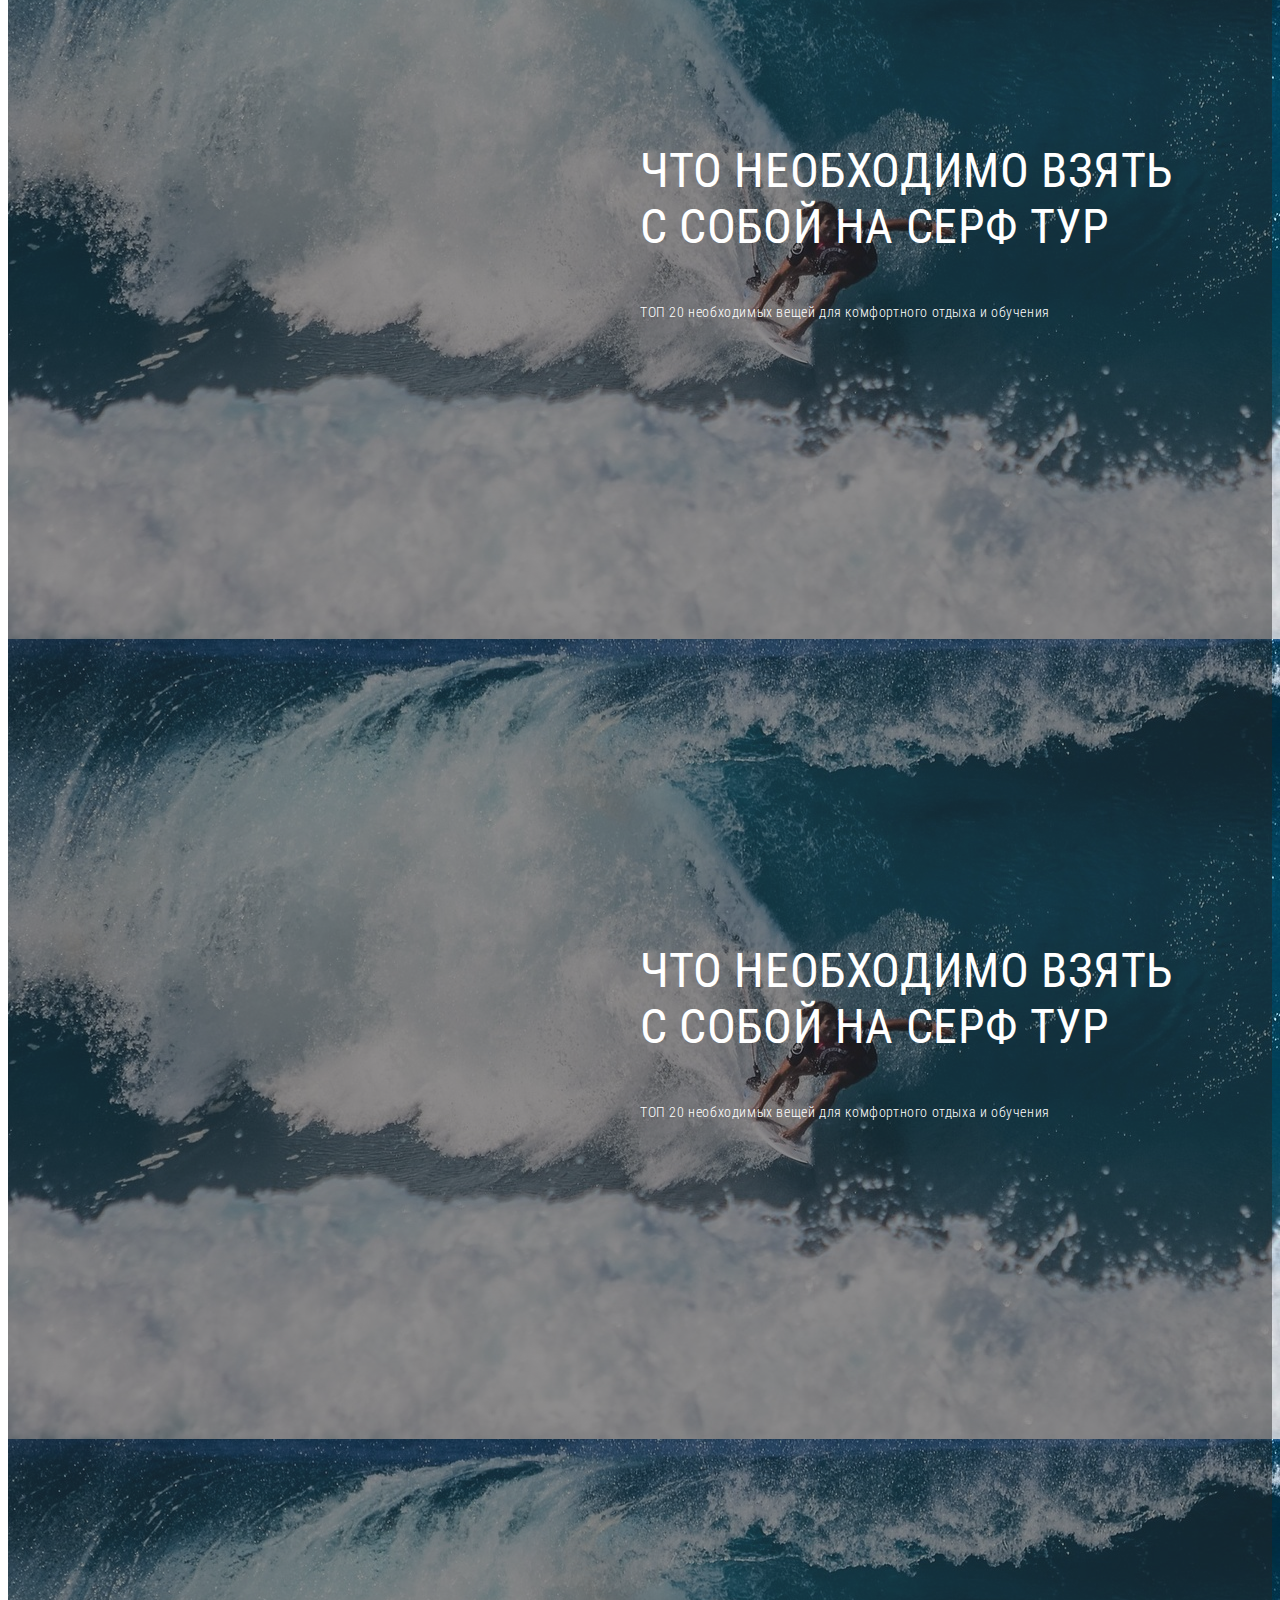
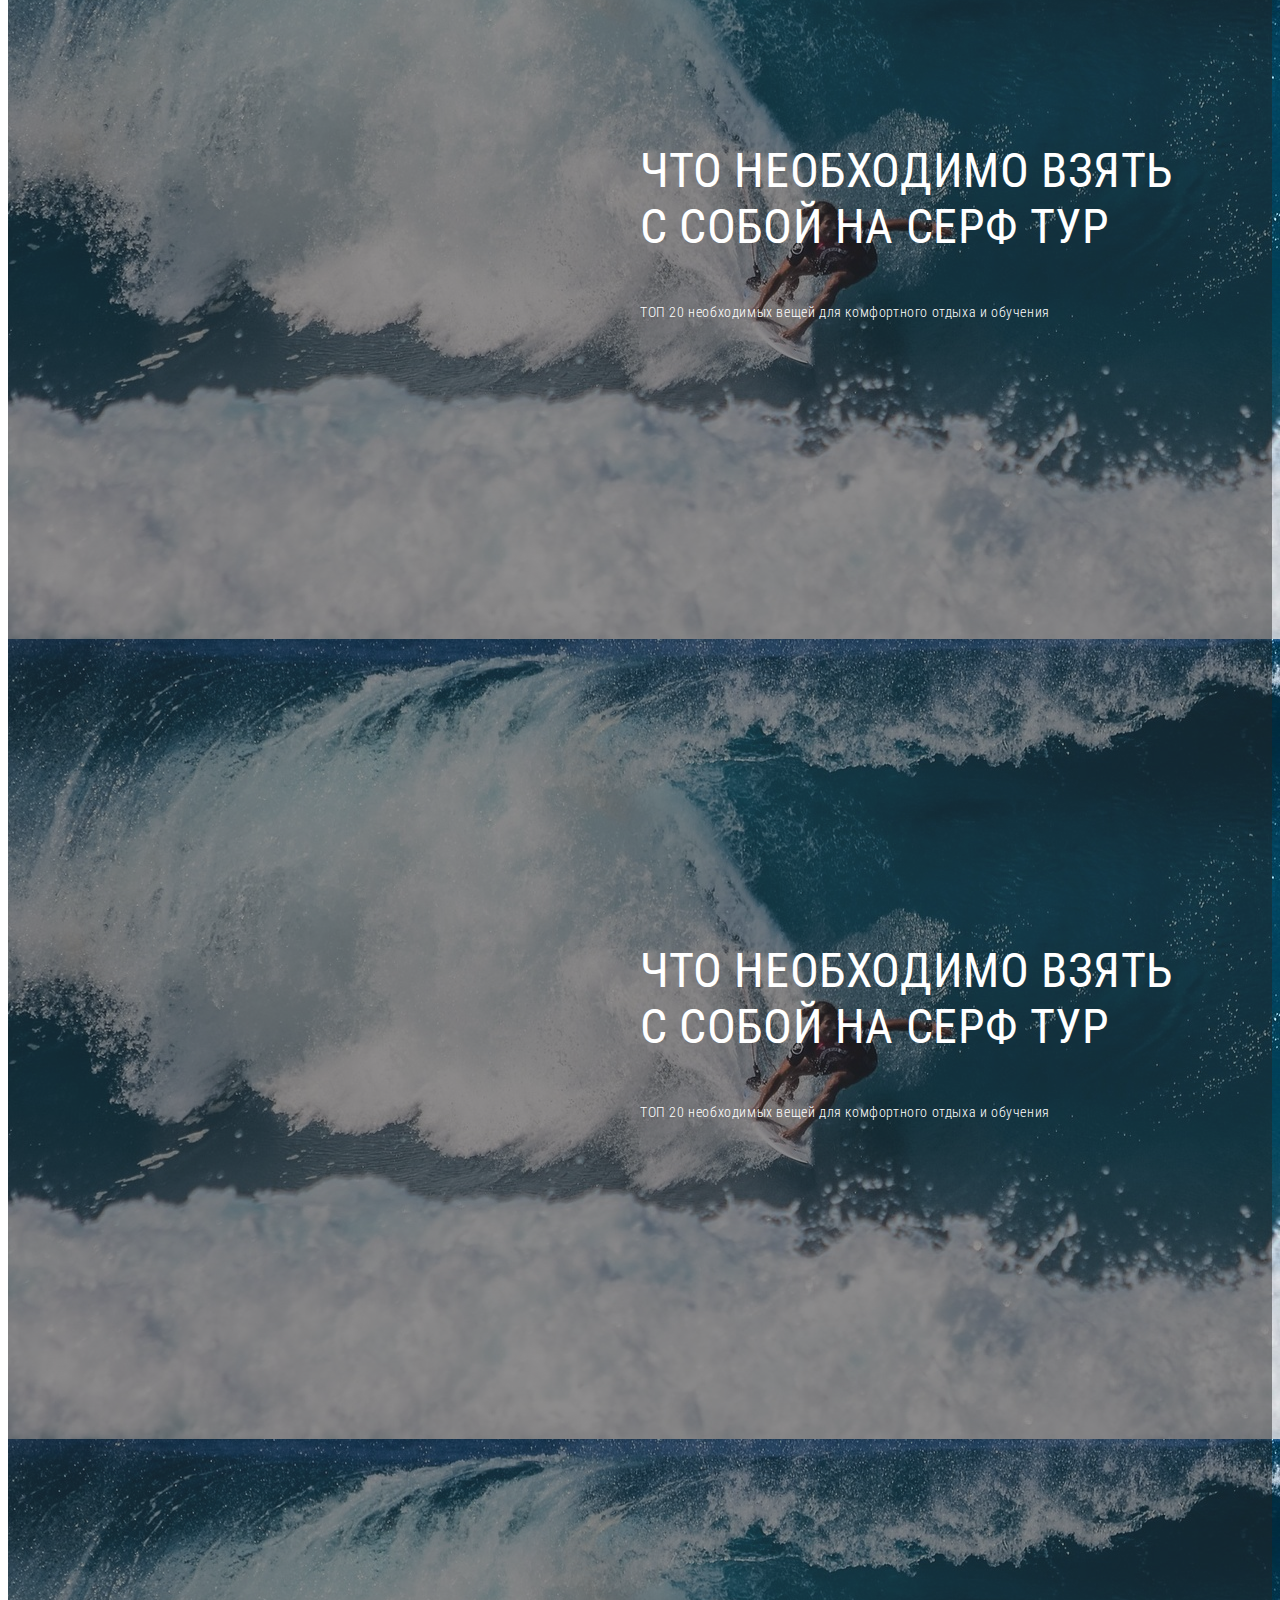
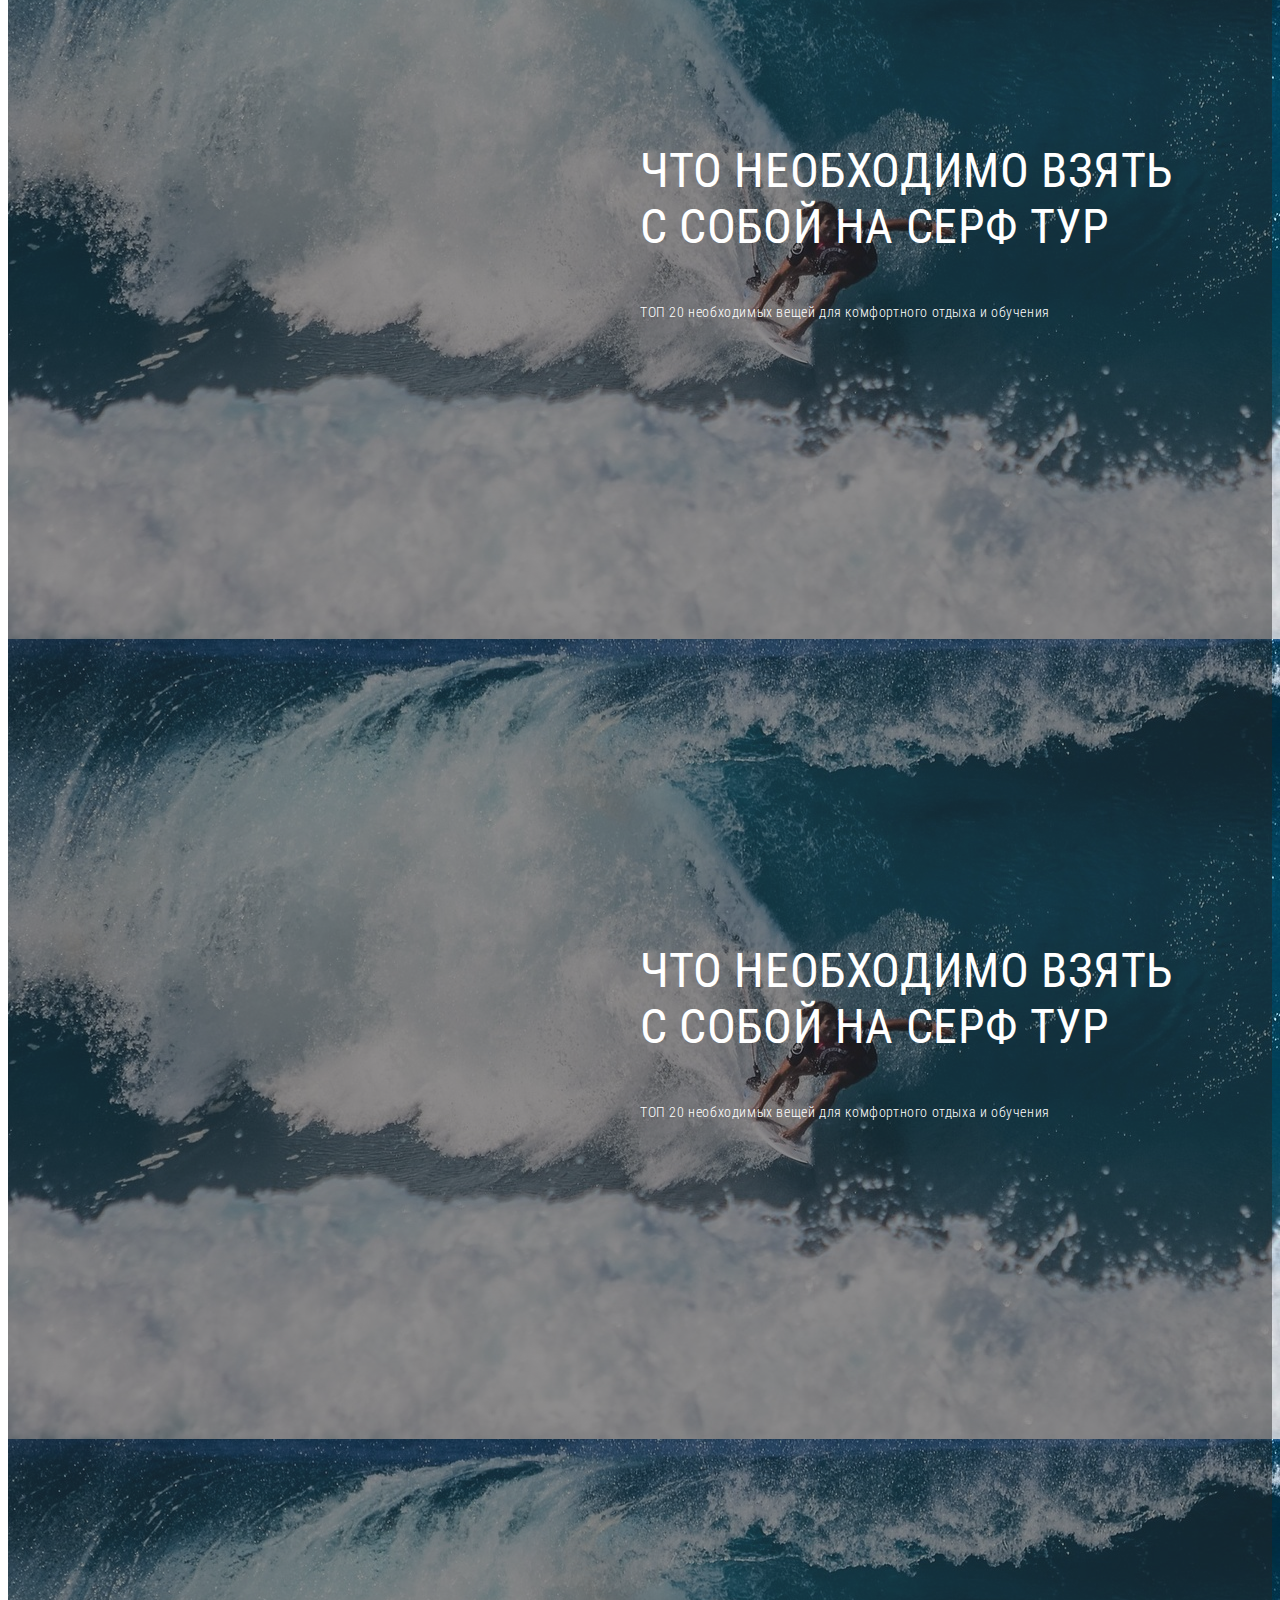
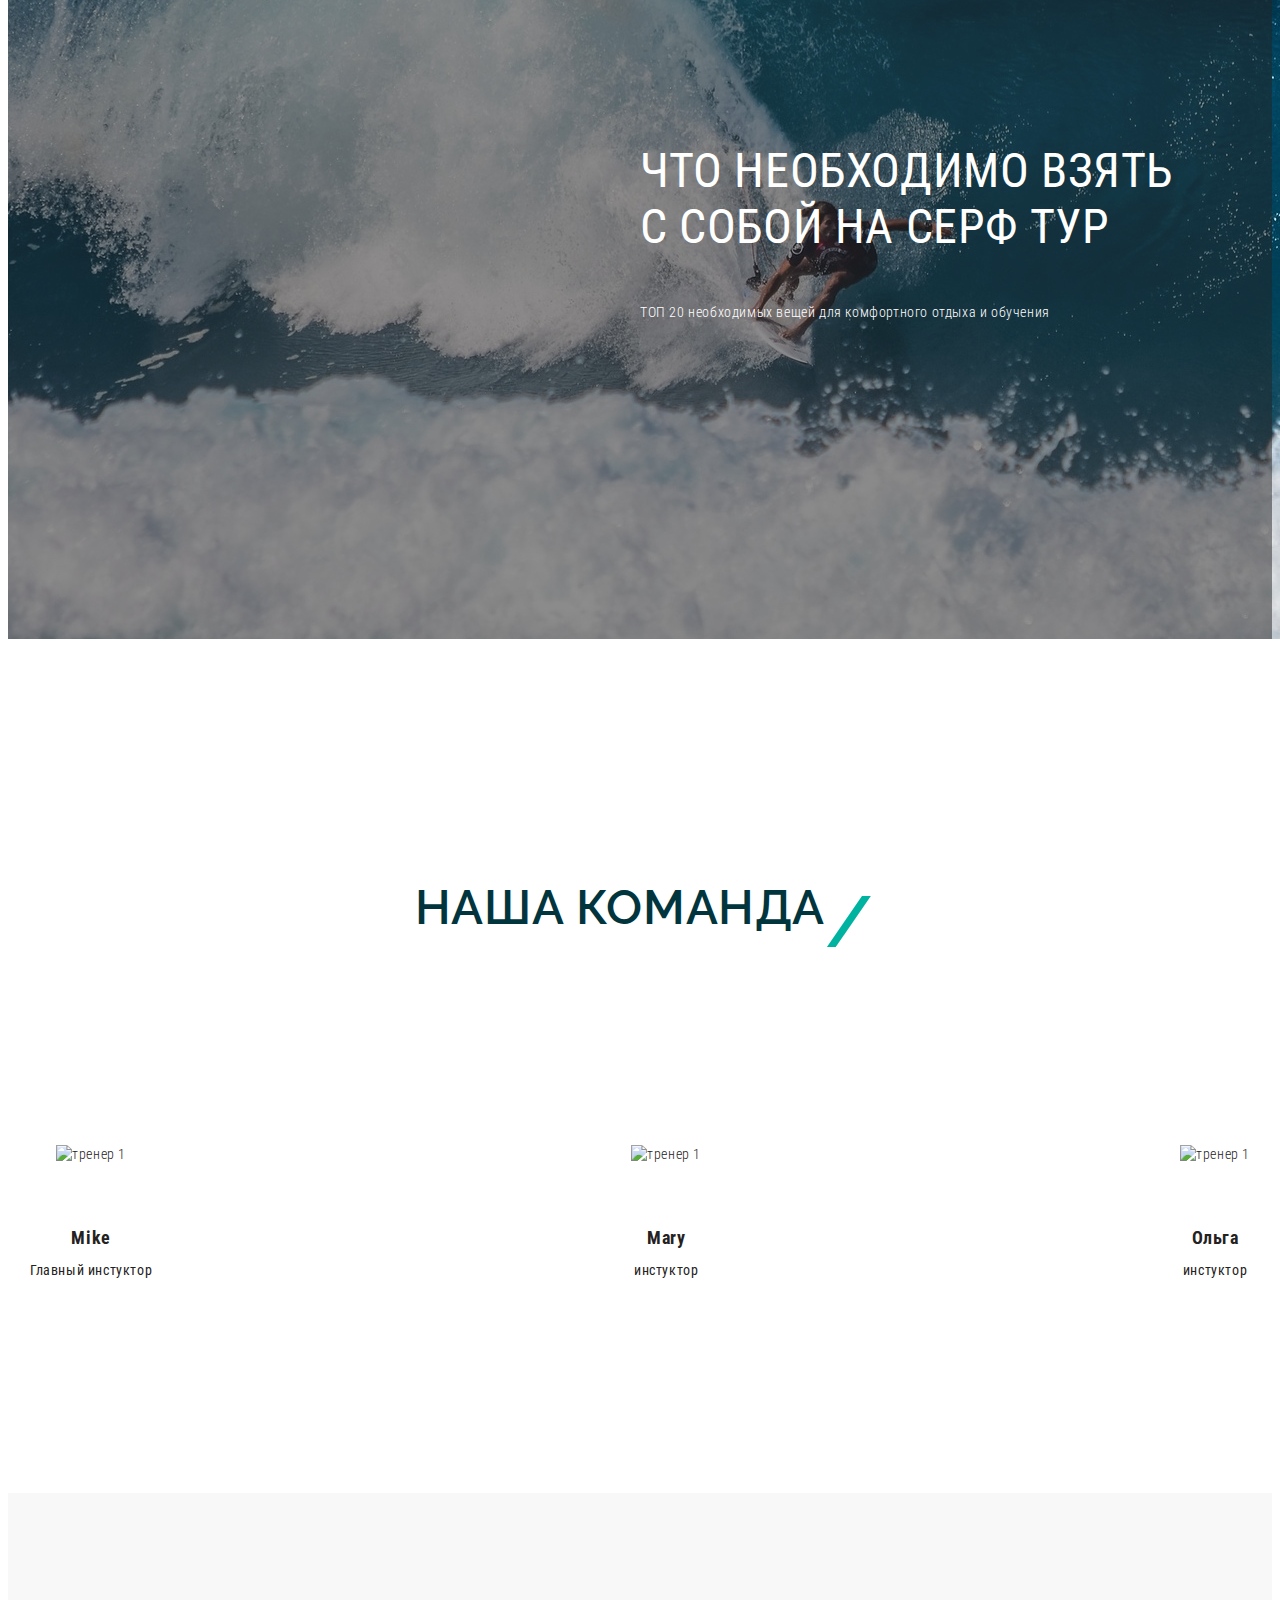
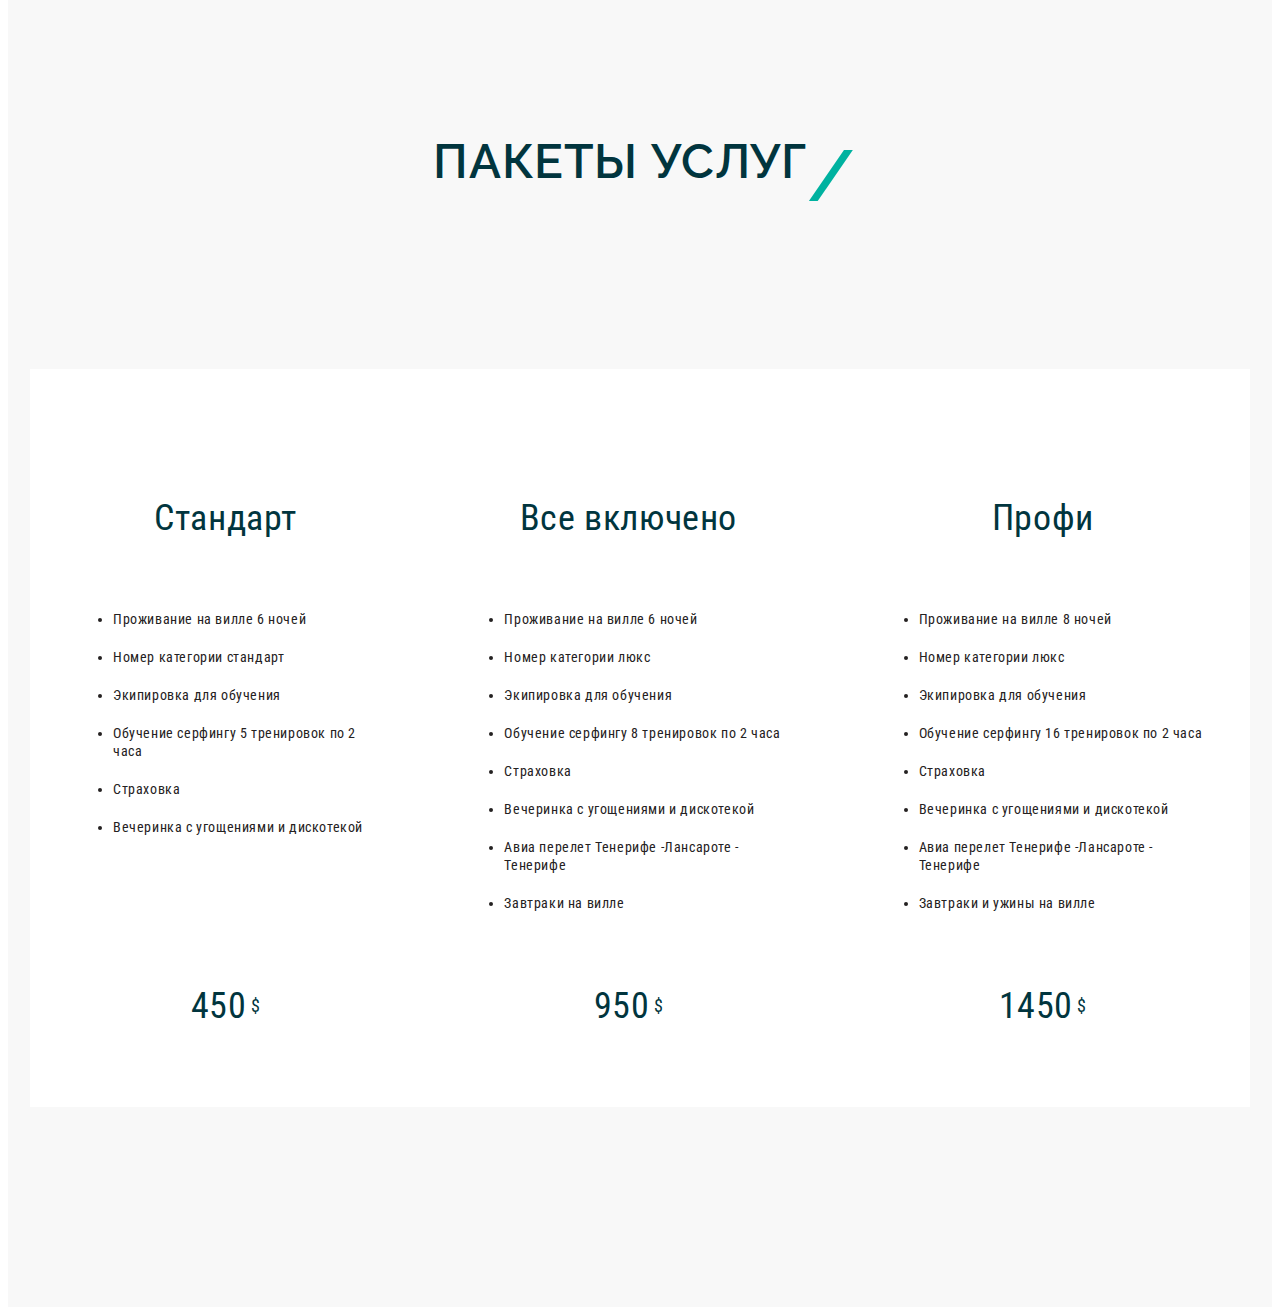
==== commit ce4c7309: "pricing adapive complite" ====
--- a/index.html
+++ b/index.html
@@ -105,7 +105,6 @@
             </div>
         </div>
     </section>
-
     <section class="school section-page">
         <div class="container">
             <h2 class="title school__title"> В ШКОЛЕ ВЫ ПОЛУЧИТЕ <span class="streak">/</span></h2>
@@ -184,11 +183,10 @@
             </div>
         </div>
     </section>
-
-    <section class="gallery section-page">
+     <section class="gallery section-page">
         <div class="container">
             <h2 class="title gallery__title">
-                <span>ГАЛЕРЕЯ</span>
+                ГАЛЕРЕЯ <span class="streak">/</span>
             </h2>
             <div class="gallery__filter-btn">
                 <button class="gallery__btn" data-filter="all">ВСЕ</button>
@@ -199,32 +197,32 @@
             <div class="gallery__content row">
                 <div class="mix category-nature gallery__item">
                     <a class="gallery__foto-big" data-fancybox="gallery" href="images/gallery/1_big.jpg">
-                        <img class="gallery__foto-mini" src="images/gallery/1.jpg" style="width: 580px; height: 280px;" alt="фото 1">
+                        <img class="gallery__foto-mini" src="images/gallery/1.jpg" alt="фото 1">
                     </a>
                 </div>
                 <div class="mix category-prof gallery__item">
                     <a class="gallery__foto-big" data-fancybox="gallery" href="images/gallery/2_big.jpg">
-                        <img class="gallery__foto-mini" src="images/gallery/2.jpg" style="width: 250px; height: 280px; margin-right: 37px;" alt="фото 2">
+                        <img class="gallery__foto-mini" src="images/gallery/2.jpg" alt="фото 2">
                     </a>
                 </div>
                 <div class="mix category-nature gallery__item">
                     <a class="gallery__foto-big" data-fancybox="gallery" href="images/gallery/3_big.jpg">
-                        <img class="gallery__foto-mini" src="images/gallery/3.jpg" style="width: 290px; height: 280px;" alt="фото 3">
+                        <img class="gallery__foto-mini" src="images/gallery/3.jpg" alt="фото 3">
                     </a>
                 </div>
                 <div class="mix category-tourist gallery__item">
                     <a class="gallery__foto-big" data-fancybox="gallery" href="images/gallery/4_big.jpg">
-                        <img class="gallery__foto-mini" src="images/gallery/4.jpg" style="width: 290px; height: 280px; margin-right: 37px;" alt="фото 4">
+                        <img class="gallery__foto-mini" src="images/gallery/4.jpg" alt="фото 4">
                     </a>
                 </div>
                 <div class="mix category-prof gallery__item">
                     <a class="gallery__foto-big" data-fancybox="gallery" href="images/gallery/5_big.jpg">
-                        <img class="gallery__foto-mini" src="images/gallery/5.jpg" style="width: 250px; height: 280px;" alt="фото 5">
+                        <img class="gallery__foto-mini" src="images/gallery/5.jpg" alt="фото 5">
                     </a>
                 </div>
                 <div class="mix category-tourist gallery__item">
                     <a class="gallery__foto-big" data-fancybox="gallery" href="images/gallery/6_big.jpg">
-                        <img class="gallery__foto-mini" src="images/gallery/6.jpg" style="width: 580px; height: 280px;" alt="фото 6">
+                        <img class="gallery__foto-mini" src="images/gallery/6.jpg" alt="фото 6">
                     </a>
                 </div>
             </div>
@@ -232,6 +230,7 @@
                 <a class="gallery__more-link" href="#">ПОКАЗАТЬ ЕЩЕ</a>
             </div>
         </div>
+       
         <blockquote class="blockquote">
             «Если сомневаешься – иди катайся.»
             <span class="blockquote__autor">
@@ -262,11 +261,10 @@
             </div>
         </div>
     </section>
-    <!--
     <section class="slider-blog">
         <div class="container">
             <h2 class="title slider-blog__title">
-                <span>БЛОГ</span>
+                БЛОГ <span class="streak">/</span>
             </h2>
         </div>
         <div class="slider-blog__inner">
@@ -376,9 +374,10 @@
             </div>
         </div>
     </section>
+    
     <section class="team section-page">
         <div class="container">
-            <h2 class="title team__title"><span>НАША КОМАНДА</span></h2>
+            <h2 class="title team__title">НАША КОМАНДА <span class="streak">/</span></h2>
             <div class="team__inner">
                 <div class="team__item">
                     <img class="team__item-img" src="images/team/member-1.jpg" alt="тренер 1">
@@ -396,12 +395,11 @@
                     <p class="team__position">инстуктор</p>
                 </div>
             </div>
-
         </div>
     </section>
     <section class="pricing section-page">
         <div class="container">
-            <h2 class="title pricing__title"><span>ПАКЕТЫ УСЛУГ</span></h2>
+            <h2 class="title pricing__title">ПАКЕТЫ УСЛУГ <span class="streak">/</span></h2>
             <div class="pricing__inner">
                 <div class="pricing__item">
                     <h6 class="pricing__item-name">Стандарт</h6>
@@ -452,6 +450,7 @@
             </div>
         </div>
     </section>
+    <!--
     <div class="map">
 
         <img class="map__img" id="imgMap" src="images/map.jpg" alt="карта">
--- a/css/style.css
+++ b/css/style.css
@@ -301,17 +301,22 @@
 }
 
 .gallery__content {
-    columns: 2;
-    column-gap: 38px;
-    margin: 0 -40px 0 -40px;
-    padding-left: 40px;
-    padding-right: 40px;
-}
-
-div.gallery__content .gallery__item {
-    display: inline-block;
-    margin: 0 0 32px 0;
-    position: relative;
+    display: flex;
+    flex-wrap: wrap;
+    justify-content: flex-start;
+}
+
+
+
+div.gallery__item:nth-child(1),
+div.gallery__item:nth-child(2),
+div.gallery__item:nth-child(4),
+div.gallery__item:nth-child(5) {
+    margin-right: 37px;
+}
+
+.gallery__item {
+    margin-bottom: 32px;
 }
 
 .gallery__content .gallery__item img {
@@ -336,6 +341,7 @@
     background-color: transparent;
     cursor: pointer;
     color: #242121;
+    transition: all 0.2s;
 }
 
 .gallery__more-link:hover {
@@ -380,7 +386,7 @@
     background-repeat: no-repeat;
     background-size: cover;
     background-position: center center;
-    width: 1200px;
+    max-width: 1200px;
     height: 600px;
     display: flex;
     justify-content: center;
@@ -440,7 +446,7 @@
 .slick-prev,
 .slick-next {
     border: none;
-    background-color: red;
+    background-color: transparent;
     padding: 0;
     cursor: pointer;
     position: absolute;
@@ -580,6 +586,7 @@
     background-color: #fff;
     display: flex;
     flex-direction: column;
+
 }
 
 .pricing__item-name {
@@ -595,11 +602,16 @@
 
 .pricing__item-list {
     flex: 1 1 auto;
+
+}
+
+.pricing__item-list li {
+    font-weight: 400;
 }
 
 .pricing__item-list li+li {
     margin-top: 20px;
-    font-weight: 400;
+
 }
 
 .pricing__item-price {
@@ -775,47 +787,108 @@
     .best__title {
         padding: 100px 0 50px;
     }
+
+    .slider-blog__text {
+        max-width: 535px;
+    }
+
+
 }
 
 @media (max-width: 1270px) {
+    .section-page {
+        padding: 150px 0;
+    }
+
     .best__title {
         padding: 70px 0 40px;
     }
+
+    .best__inner {
+        padding-bottom: 100px;
+    }
+
+    .gallery__title,
+    .gallery__more,
+    .blockquote {
+        margin-bottom: 150px;
+    }
+
+    .gallery__numbers {
+        padding-top: 150px;
+    }
+
+    div.gallery__item {
+        margin-right: 32px;
+    }
+
+    img.gallery__foto-mini {
+        margin: 0;
+    }
+
+    .slider-blog__title,
+    .team__title {
+        margin-bottom: 150px;
+    }
+
+    .slider-blog__text {
+        max-width: 510px;
+    }
+
+    .slider-blog__text-title {
+        font-size: 44px;
+        line-height: 54px;
+    }
+
+    .pricing__item {
+        padding: 35px 30px;
+    }
+
+
 }
 
 @media (max-width: 1160px) {
     .section-page {
         padding: 100px 0;
     }
+
     .title {
         font-size: 40px;
         line-height: 45px;
     }
+
     span.streak {
         font-size: 51px;
         line-height: 80px;
     }
+
     .about__text-inner {
         column-gap: 30px;
     }
+
     .school__items {
         margin-left: -7px;
         margin-right: -7px;
     }
+
     .school__item {
         flex: 1 1 33.33%;
         margin-left: 7px;
         margin-right: 7px;
     }
+
     .school__text {
         padding-left: 15px;
     }
+
     .best {
         background-image: none;
     }
+
     .best__item-1 {
         padding-right: 15px;
     }
+
     .best__item-2 {
         width: 100%;
         margin-right: -10px;
@@ -824,6 +897,74 @@
         background-size: cover;
         background-position: top right;
     }
+
+    .gallery__title,
+    .gallery__more,
+    .blockquote {
+        margin-bottom: 125px;
+    }
+
+    .gallery__numbers {
+        padding: 100px 10px 0;
+
+    }
+
+    .gallery__numbers-item {
+        font-size: 52px;
+        line-height: 66px;
+    }
+
+
+    .gallery__video-container {
+        height: 550px;
+    }
+
+    .slider-blog__text-title {
+        font-size: 34px;
+        line-height: 42px;
+    }
+
+    .gallery__video-img {
+        max-width: 80%;
+        margin: 0 auto;
+    }
+
+    .slider-blog__text {
+        max-width: 470px;
+    }
+
+    .slick-dots {
+
+        bottom: 37px;
+    }
+
+    .pricing__item {
+        max-width: 325px;
+    }
+}
+
+@media (max-width: 1060px) {
+    .team__item+.team__item {
+        margin-left: 15px;
+    }
+
+    .pricing__item+.pricing__item {
+        margin-left: 15px;
+    }
+
+    .pricing__item-list li+li {
+        margin-top: 16px;
+    }
+
+    .pricing__item-name,
+    .pricing__item-price {
+        font-size: 32px;
+        line-height: 36px;
+    }
+
+    .pricing__item-price span {
+        bottom: 6px;
+    }
 }
 
 @media (max-width: 1005px) {
@@ -831,33 +972,63 @@
         display: block;
         padding-bottom: 85px;
     }
+
     .best__title {
         text-align: center;
     }
+
     .best__item-2 {
         display: none;
     }
+
     .best__text {
         max-width: 100%;
     }
+
+    .best__title {
+        padding: 95px 0 95px;
+    }
+
+
+    .slider-blog__text {
+        max-width: 360px;
+    }
+
+    .slider-blog__text-title {
+        font-size: 24px;
+        line-height: 30px;
+    }
+
+
+    .slick-dots button {
+        text-decoration: none;
+        color: transparent;
+        width: 12px;
+        height: 12px;
+    }
+
 }
 
 @media (max-width: 950px) {
     .header__top-inner {
         padding-top: 25px;
     }
+
     .header__content-inner {
         min-height: calc(100vh - 110px);
     }
+
     .logo {
         position: relative;
         z-index: 5;
     }
+
     nav.menu {
         width: 85px;
         height: 24px;
         margin-right: 0;
     }
+
     .menu__list {
         position: absolute;
         z-index: 3;
@@ -870,9 +1041,11 @@
         transform: translateY(-200%);
         transition: all 0.5s;
     }
+
     .header__top-inner--active .menu__list {
         transform: translateY(0%);
     }
+
     button.menu__btn {
         font-family: 'Roboto Condensed';
         font-style: normal;
@@ -887,99 +1060,325 @@
         position: relative;
         z-index: 5;
     }
+
     ul.menu__list {
         padding: 90px 0 30px;
     }
+
     .menu__list-item+.menu__list-item {
         margin-left: 0;
         margin-top: 45px;
     }
+
     .menu__list-link {
         font-size: 28px;
     }
+
     .header__title {
         font-size: 150px;
         line-height: 150px;
     }
+
     .header__subtitle {
         font-size: 22px;
         line-height: 26px;
     }
+
     a.header__icon {
         margin-bottom: 10px;
     }
+
     .about__text-inner p {
         padding-bottom: 10px;
         min-height: 140px;
     }
+
     .school__item {
         margin-bottom: 65px;
     }
+
+    .best__inner {
+        padding-bottom: 20px;
+    }
+
+    .gallery__title,
+    .gallery__more,
+    .blockquote {
+        margin-bottom: 100px;
+    }
+
+    .gallery__filter-btn {
+        font-size: 22px;
+
+    }
+
+    .gallery__more-link {
+        padding: 16px 60px;
+        font-size: 20px;
+    }
+
+    .gallery__more-link:active {
+        padding: 14px 56px;
+        font-size: 18px;
+    }
+
+    .blockquote {
+        font-size: 34px;
+        padding: 64px 10px;
+    }
+
+    .gallery__video-container {
+        height: 445px;
+    }
+
+    .gallery__numbers-item {
+        font-size: 50px;
+        line-height: 70px;
+    }
+
+    .gallery__numbers-container {
+        justify-content: space-around;
+    }
+
+    .slider-blog__title,
+    .team__title,
+    .pricing__title {
+        margin-bottom: 110px;
+    }
+
+
+    .pricing__inner {
+        display: block;
+        padding: 0 35px;
+
+    }
+
+    .pricing__item {
+        max-width: 100%;
+
+    }
+
+    .pricing__item+.pricing__item {
+        margin-left: 0;
+        margin-top: 20px;
+    }
+
+    .pricing__item-list {
+        font-size: 18px;
+        line-height: 24px;
+    }
+
+
 }
 
 @media (max-width: 835px) {
     .school__title {
         padding-bottom: 80px;
     }
+
     .school__item-title {
         font-size: 20px;
         line-height: 24px;
     }
+
     .school__item {
         margin-bottom: 65px;
     }
+
     .school__info-item span {
         font-size: 22px;
     }
+
     .school__info-item {
         margin-bottom: 10px;
         width: 295px;
     }
+
+    div.gallery__content .gallery__item {
+        margin-bottom: 20px;
+    }
+
+    .gallery__content div.gallery__item {
+        margin-right: 20px;
+    }
+
+
+    div.gallery__item:nth-child(1),
+    div.gallery__item:nth-child(6) {
+        width: 349px;
+
+    }
+
+    div.gallery__item:nth-child(2),
+    div.gallery__item:nth-child(5) {
+        width: 150px;
+
+    }
+
+    div.gallery__item:nth-child(3),
+    div.gallery__item:nth-child(4) {
+        width: 174px;
+
+    }
+
+    .slider-blog__title,
+    .team__title,
+    .pricing__title {
+        margin-bottom: 80px;
+    }
+
+    .slider-blog__text-title {
+        font-size: 22px;
+        line-height: 28px;
+    }
+
+    .slider-blog__text {
+        max-width: 330px;
+    }
+
+    .slick-dots button {
+        width: 8px;
+        height: 8px;
+        padding: 0;
+    }
+
+    .slick-dots li+li {
+        margin-left: 10px;
+    }
+
+    .slider-blog__text-descr {
+        display: none;
+    }
+
+    .team__inner,
+    .pricing__inner {
+        flex-direction: column;
+        align-items: center;
+    }
+
+    .pricing__inner {
+        display: flex;
+
+    }
+
+    .pricing__item {
+        max-width: 400px;
+        padding: 45px 43px;
+        display: flex;
+
+    }
+
+
+
+
+
+    .team__item+.team__item {
+        margin-top: 35px;
+        margin-left: 0;
+    }
+
+    .team__item-img {
+        margin-bottom: 12px;
+        max-height: 350px;
+    }
+
+
 }
 
 @media (max-width: 735px) {
     .section-page {
         padding: 75px 0;
     }
+
     .title {
         font-size: 35px;
         line-height: 42px;
     }
+
     span.streak {
         font-size: 38px;
         line-height: 70px;
     }
-    .about__title {
+
+    .about__title,
+    .school__title,
+    .best__title {
         padding-bottom: 75px;
     }
+
     .about__text-inner {
         column-count: 1;
     }
+
     .about__text-inner p {
         max-width: 100%;
         padding-bottom: 20px;
         min-height: 50px;
     }
-    .school__title {
-        padding-bottom: 70px;
-    }
+
+
     .school__items {
         display: block;
     }
+
     .school__item {
         max-width: 100%;
         margin-bottom: 60px;
     }
+
     .school__item-title {
         margin: 0;
         padding-left: 50px;
     }
+
+
+    .gallery__title,
+    .gallery__more,
+    .blockquote,
+    .slider-blog__title,
+    .team__title,
+    .pricing__title {
+        margin-bottom: 75px;
+    }
+
     .school__item-title::before {
         top: 9px;
         background-size: contain;
         width: 40px;
         height: 40px;
     }
+
+    .gallery__filter-btn {
+        font-size: 18px;
+    }
+
+    .gallery__more-link {
+        padding: 16px 46px;
+        font-size: 18px;
+    }
+
+    .gallery__more-link:active {
+        padding: 12px 42px;
+        font-size: 16px;
+    }
+
+    .blockquote {
+        font-size: 30px;
+        padding: 45px 10px;
+    }
+
+    .gallery__video-container {
+        height: 350px;
+    }
+
+    .gallery__numbers-item {
+        font-size: 40px;
+        line-height: 60px;
+    }
+
+
+
+
 }
 
 @media (max-width: 685px) {
@@ -988,108 +1387,363 @@
         line-height: 40px;
         padding-right: 25px;
     }
-    .about__title {
-        padding-bottom: 50px;
-    }
+
     .school__item {
         margin-bottom: 50px;
     }
+
     .school__info-item span {
         font-size: 20px;
     }
+
     .school__info-item {
         margin-bottom: 10px;
         width: 295px;
     }
+
     .school__inner {
         display: block;
     }
+
     .school__text {
         padding: 0;
     }
+
     .school__text p {
         padding: 20px 0 0 0;
     }
+
     .best__text p {
         padding-bottom: 20px;
     }
-}
-
-@media (max-width: 565px) {
-    .header__title {
-        font-size: 130px;
-        line-height: 150px;
-    }
-    .header__subtitle {
+
+    .slider-blog__text {
+        max-width: 280px;
+    }
+
+    .slider-blog__text-title {
         font-size: 20px;
-        line-height: 24px;
-    }
-    button.menu__btn {
+        line-height: 23px;
+    }
+
+    .slick-dots {
+        bottom: 14px;
+    }
+
+    .team__item-img {
+        max-height: 300px;
+    }
+
+    .pricing__item {
+        max-width: 350px;
+        padding: 20px 38px;
+    }
+
+    .pricing__item-name,
+    .pricing__item-price {
+        font-size: 26px;
+        line-height: 32px;
+    }
+
+    .pricing__item-name {
+        margin-bottom: 30px;
+    }
+
+    .pricing__item-list {
+
+        font-size: 16px;
+        line-height: 22px;
+    }
+
+    .pricing__item-list li+li {
+        margin-top: 11px;
+    }
+
+    .pricing__item-price {
         font-weight: 400;
-        font-size: 22px;
-    }
-    nav.menu {
-        width: 62px;
-    }
-    .school__title {
-        padding-bottom: 60px;
-    }
-}
-
-@media (max-width: 470px) {
-    .title {
-        font-size: 27px;
-        line-height: 33px;
-    }
-    span.streak {
-        font-size: 28px;
-        line-height: 57px;
-    }
-    .header__title {
-        font-size: 96px;
-        line-height: 114px;
-    }
-    .header__subtitle {
-        font-size: 14px;
-        line-height: 24px;
-    }
-    .menu__list-link {
-        font-size: 24px;
-        line-height: 30px;
-    }
-    .menu__list-item+.menu__list-item {
-        margin-left: 0;
-        margin-top: 25px;
-    }
-    .about__text-inner p:last-child {
-        padding-bottom: 0;
-    }
-}
-
-@media (max-width: 350px) {
-    .section-page {
-        padding: 50px 0;
-    }
-    .title {
-        font-size: 22px;
-        line-height: 30px;
-    }
-    span.streak {
-        font-size: 27px;
-        line-height: 51px;
-    }
-    .header__title {
-        font-size: 86px;
-        line-height: 108px;
-    }
-    .header__subtitle {
-        font-size: 14px;
-        line-height: 24px;
-    }
-    .school__title {
-        padding-bottom: 50px;
-    }
-    .best__title {
-        padding-top: 50px;
-    }
-}+        font-size: 32px;
+        line-height: 36px;
+        color: #01353E;
+        margin-top: 45px;
+
+
+
+    }
+
+    @media (max-width: 580px) {
+
+        .header__title {
+            font-size: 130px;
+            line-height: 150px;
+        }
+
+        .header__subtitle {
+            font-size: 20px;
+            line-height: 24px;
+        }
+
+        .section-page {
+            padding: 70px 0;
+        }
+
+        button.menu__btn {
+            font-weight: 400;
+            font-size: 22px;
+        }
+
+        nav.menu {
+            width: 62px;
+        }
+
+        .about__title,
+        .school__title,
+        .best__title {
+            padding-bottom: 70px;
+        }
+
+        .best__title {
+            padding: 70px 0;
+        }
+
+        .gallery__video-container {
+            height: 280px;
+        }
+
+        .blockquote {
+            font-size: 26px;
+        }
+
+        .gallery__video-img {
+            max-width: 50%;
+        }
+
+        .gallery__numbers-item {
+            font-size: 30px;
+            line-height: 48px;
+        }
+
+        .gallery__numbers {
+            padding: 65px 10px 0;
+
+        }
+
+        .slider-blog__title,
+        .team__title,
+        .pricing__title {
+            margin-bottom: 70px;
+        }
+
+        .slider-blog__text-title {
+            font-size: 18px;
+            line-height: 23px;
+        }
+
+
+
+
+    }
+
+    @media (max-width: 470px) {
+        .title {
+            font-size: 27px;
+            line-height: 33px;
+        }
+
+        span.streak {
+            font-size: 28px;
+            line-height: 57px;
+        }
+
+        .header__title {
+            font-size: 96px;
+            line-height: 114px;
+        }
+
+        .header__subtitle {
+            font-size: 14px;
+            line-height: 24px;
+        }
+
+        .menu__list-link {
+            font-size: 24px;
+            line-height: 30px;
+        }
+
+        .menu__list-item+.menu__list-item {
+            margin-left: 0;
+            margin-top: 25px;
+        }
+
+        .about__text-inner p:last-child {
+            padding-bottom: 0;
+        }
+
+        .gallery__video-container {
+            height: 250px;
+        }
+
+        .gallery__more-link {
+            padding: 10px 30px;
+            font-size: 16px;
+        }
+
+        .gallery__more-link:active {
+            padding: 6px 26px;
+            font-size: 14px;
+        }
+
+        .blockquote {
+            font-size: 24px;
+            padding: 38px 10px;
+        }
+    }
+
+    @media (max-width: 430px) {
+        .gallery__video-container {
+            height: 222px;
+        }
+
+        .gallery__numbers-container {
+            flex-wrap: wrap;
+        }
+
+        .gallery__numbers-item {
+            flex: 0 0 50%;
+            margin-bottom: 20px;
+        }
+
+        .slider-blog__text {
+            max-width: 190px;
+        }
+
+        .slider-blog__text-title {
+            font-size: 16px;
+            line-height: 20px;
+        }
+
+        .slider-blog__text-title {
+            font-size: 14px;
+            line-height: 18px;
+        }
+
+        .slider-blog__text {
+            top: 40%;
+        }
+
+        .slick-dots {
+            bottom: 7px;
+        }
+
+        .team__item-img {
+            max-height: 280px;
+        }
+
+        .pricing__item {
+            padding: 20px 28px;
+        }
+
+        .pricing__inner {
+            padding: 0px 14px;
+        }
+
+        .pricing__item-price {
+            font-size: 29px;
+            line-height: 33px;
+        }
+    }
+
+    @media (max-width: 360px) {
+        .section-page {
+            padding: 50px 0;
+        }
+
+        .title {
+            font-size: 22px;
+            line-height: 30px;
+        }
+
+        span.streak {
+            font-size: 27px;
+            line-height: 51px;
+        }
+
+        .header__title {
+            font-size: 86px;
+            line-height: 108px;
+        }
+
+        .header__subtitle {
+            font-size: 14px;
+            line-height: 24px;
+        }
+
+        .school__title {
+            padding-bottom: 50px;
+        }
+
+        .best__title {
+            padding-top: 50px;
+        }
+
+        .blockquote {
+            font-size: 20px;
+            line-height: 30px;
+        }
+
+        .gallery__filter-btn .gallery__btn {
+            display: block;
+        }
+
+        .gallery__btn {
+            margin-bottom: 20px;
+        }
+
+        .gallery__btn:last-child {
+            margin-bottom: 35px;
+        }
+
+        .gallery__title,
+        .gallery__more,
+        .blockquote {
+            margin-bottom: 55px;
+        }
+
+        .gallery__video-img {
+            max-width: 35%;
+        }
+
+        .gallery__video-container {
+            height: 180px;
+        }
+
+        .gallery__numbers {
+            padding: 48px 10px 0;
+        }
+
+        .gallery__numbers-item {
+            font-size: 26px;
+            line-height: 44px;
+        }
+
+        .slider-blog__text {
+            max-width: 174px;
+        }
+
+        .slider-blog__title,
+        .team__title,
+        .pricing__title {
+            margin-bottom: 50px;
+        }
+
+        .slick-dots button {
+            width: 6px;
+            height: 6px;
+        }
+
+        .slick-dots li+li {
+            margin-left: 8px;
+        }
+    }
+
+
+    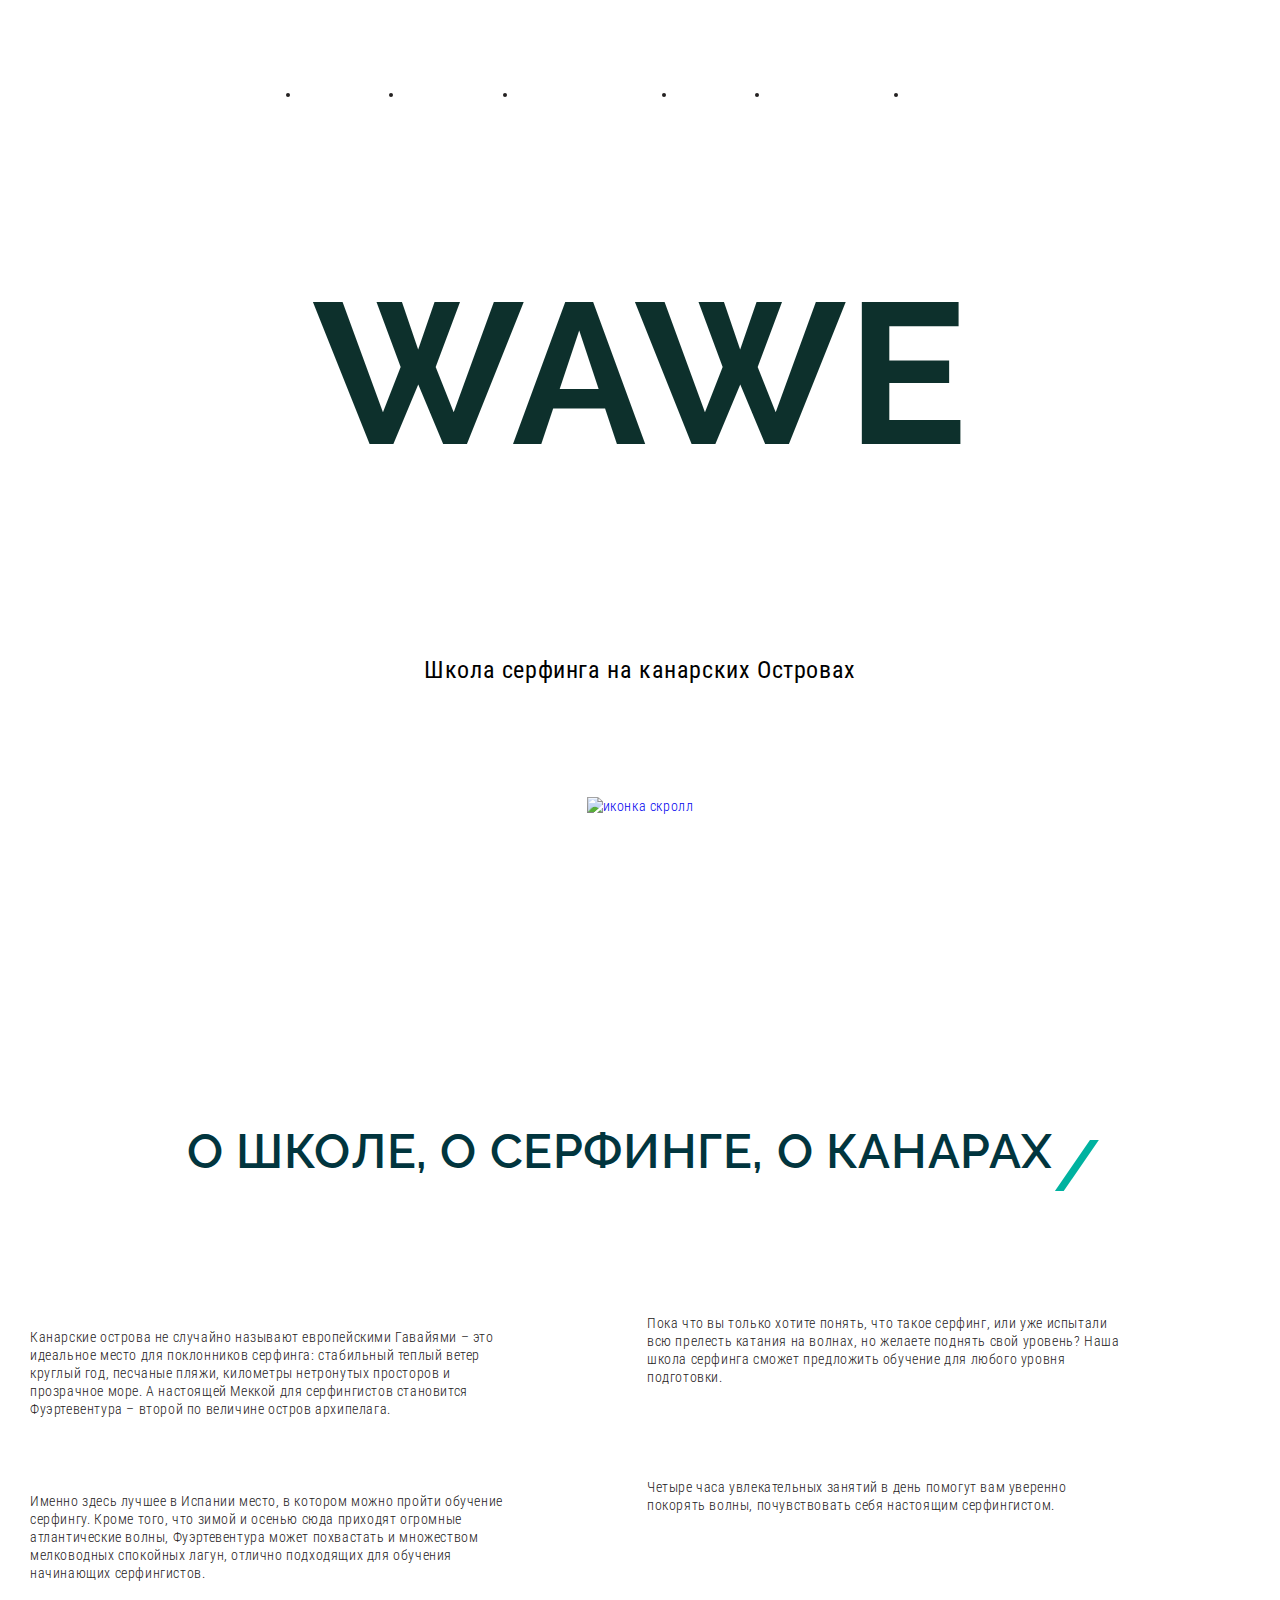
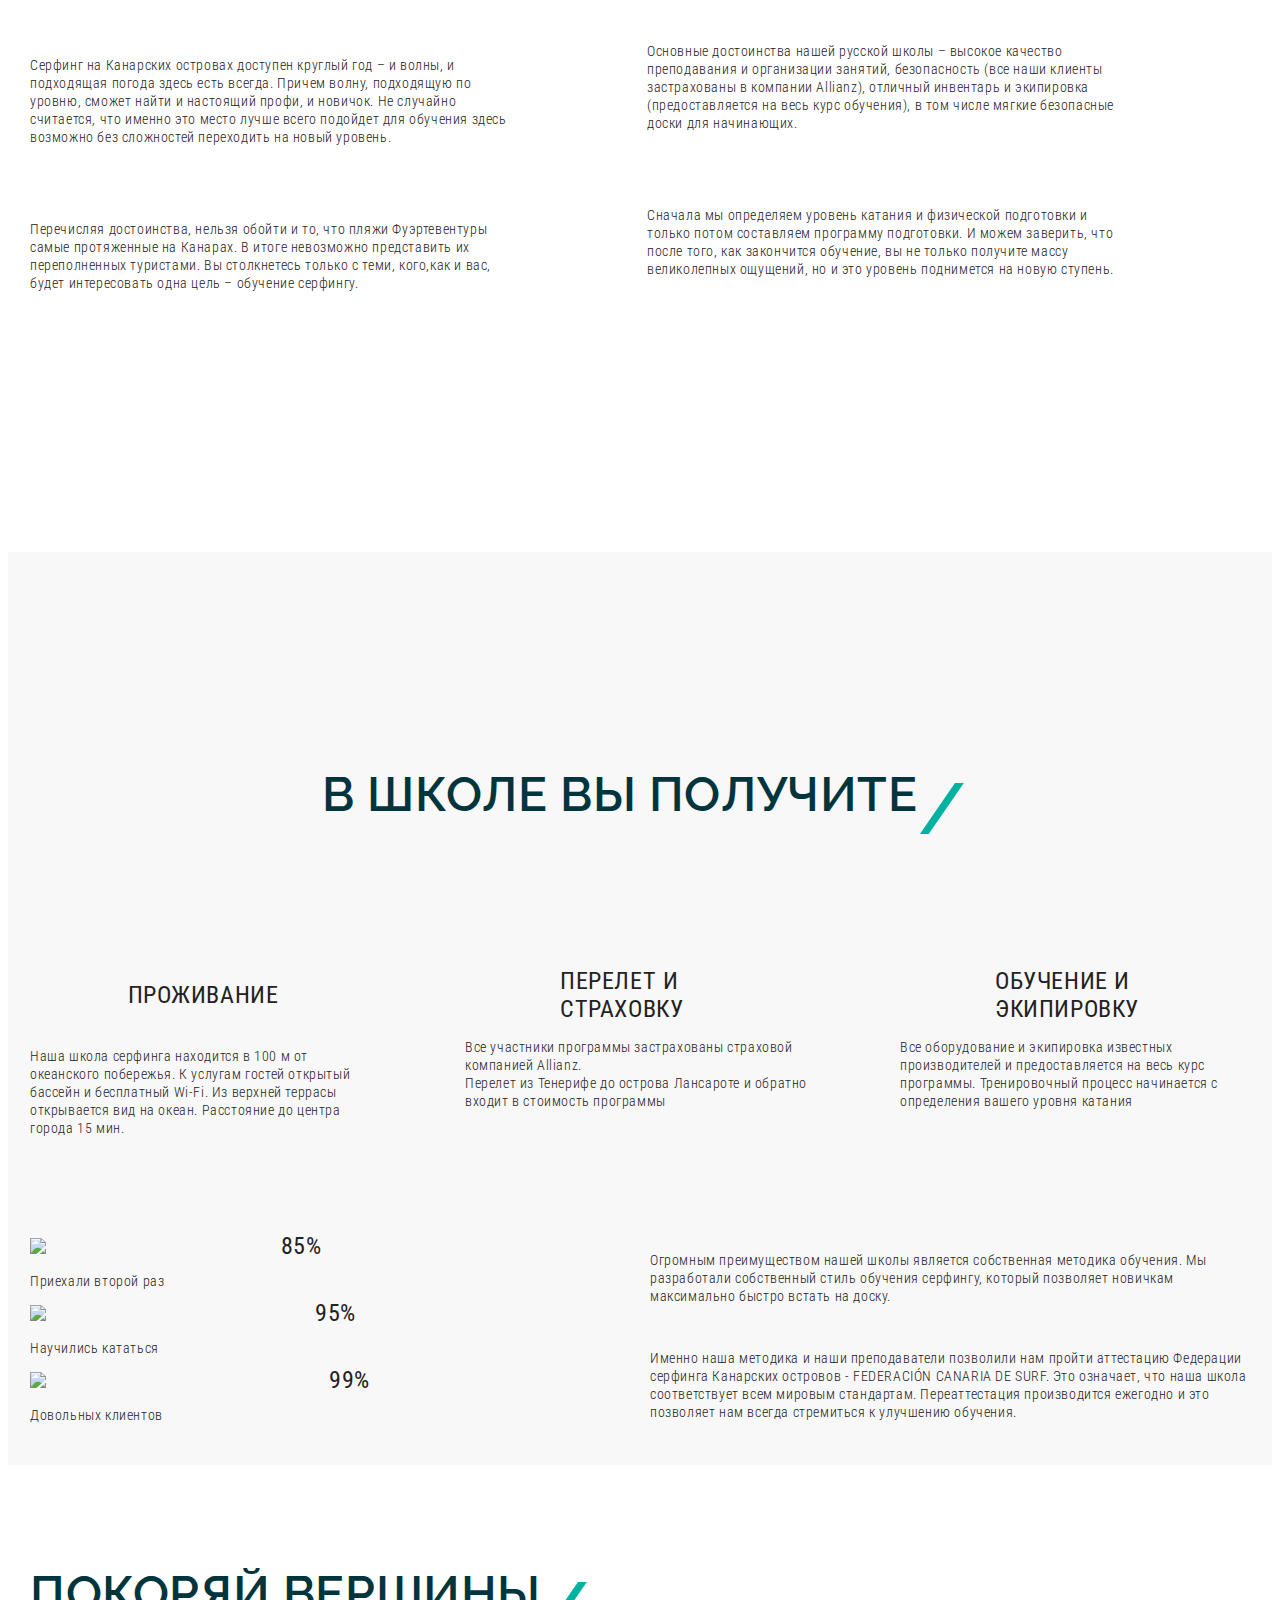
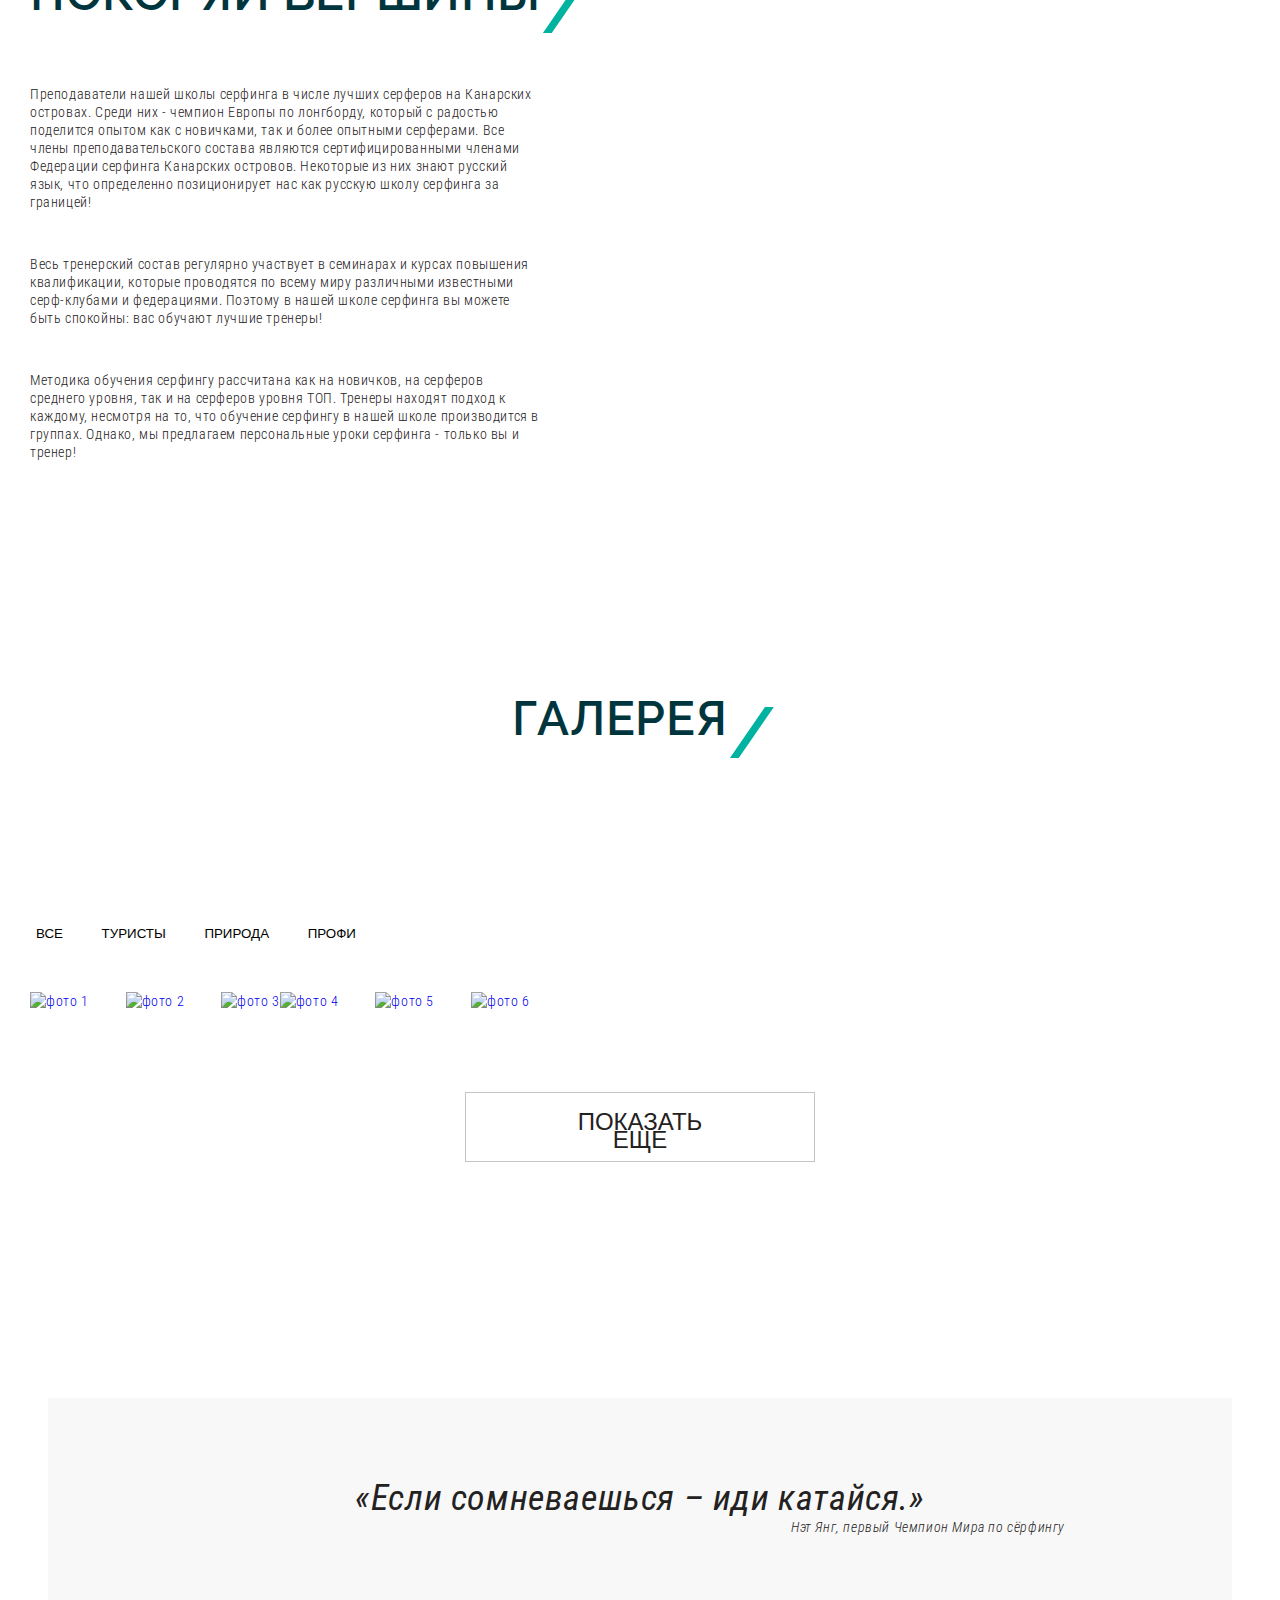
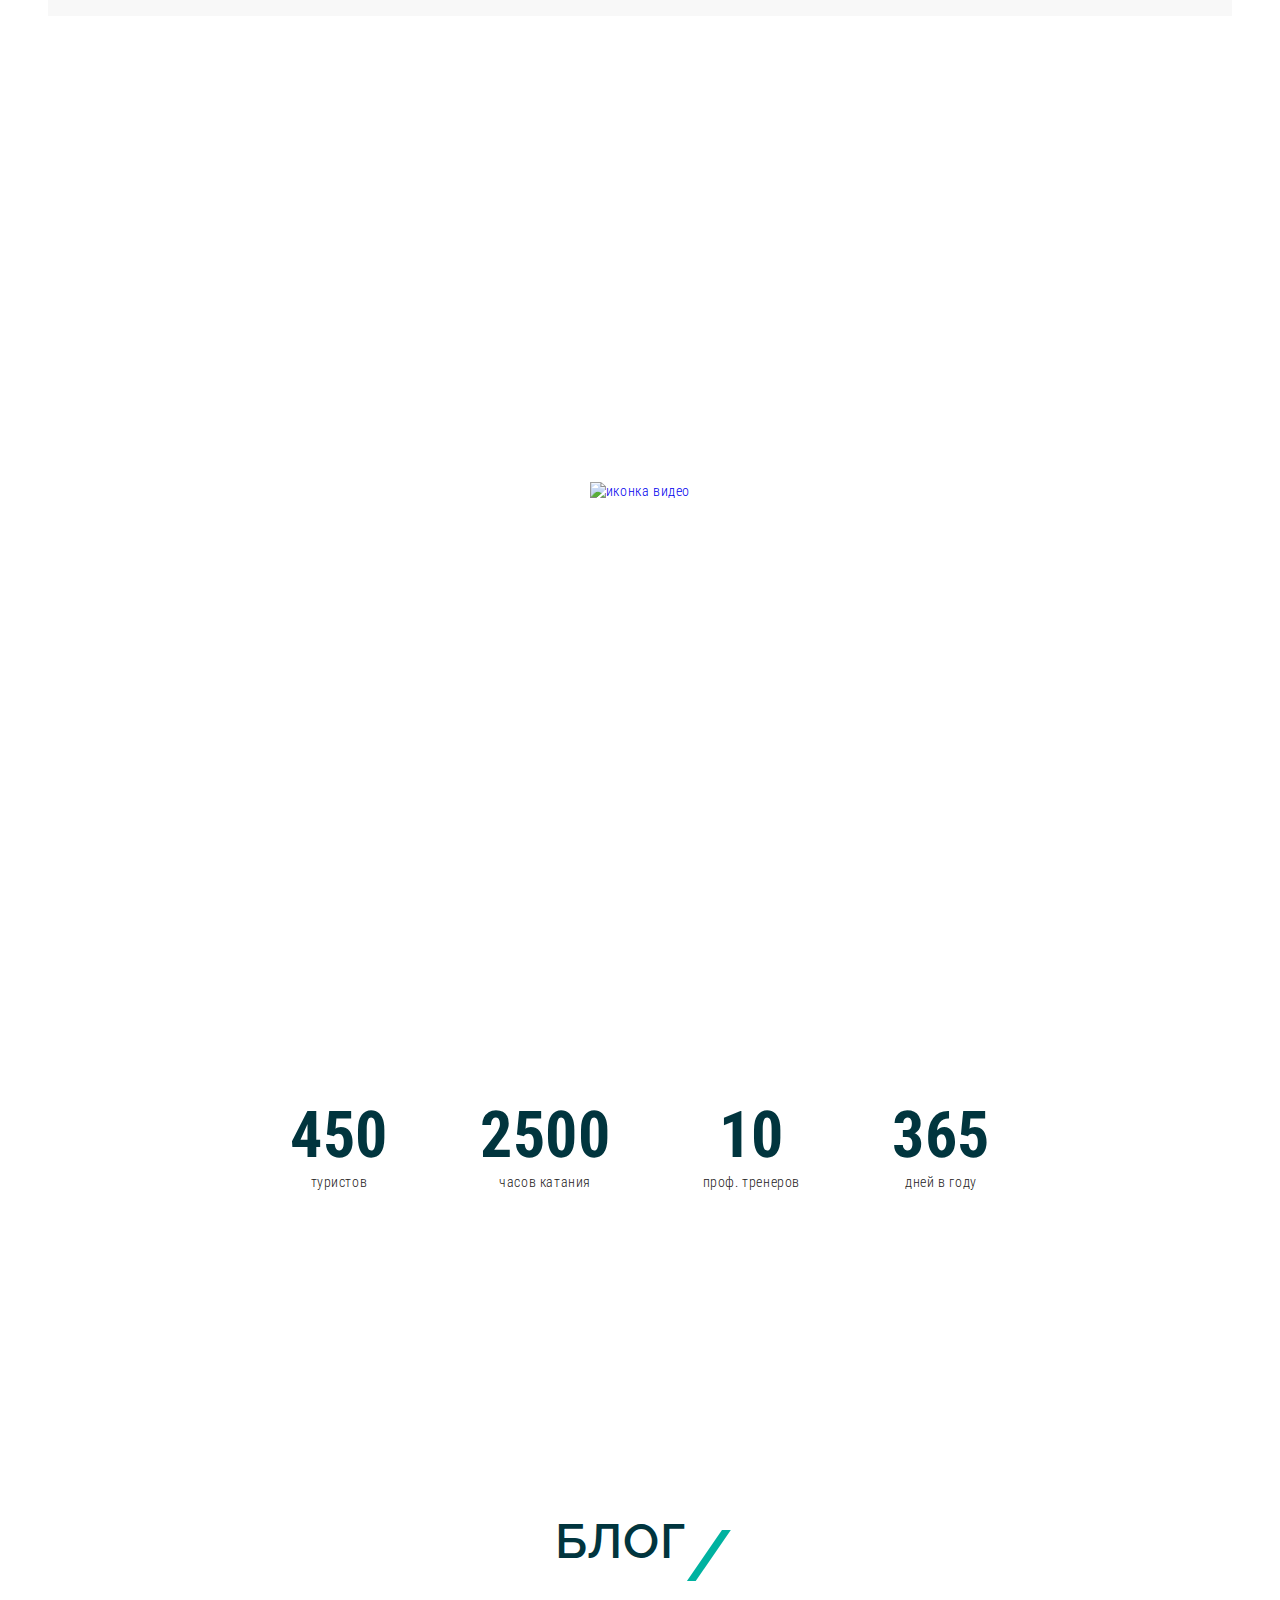
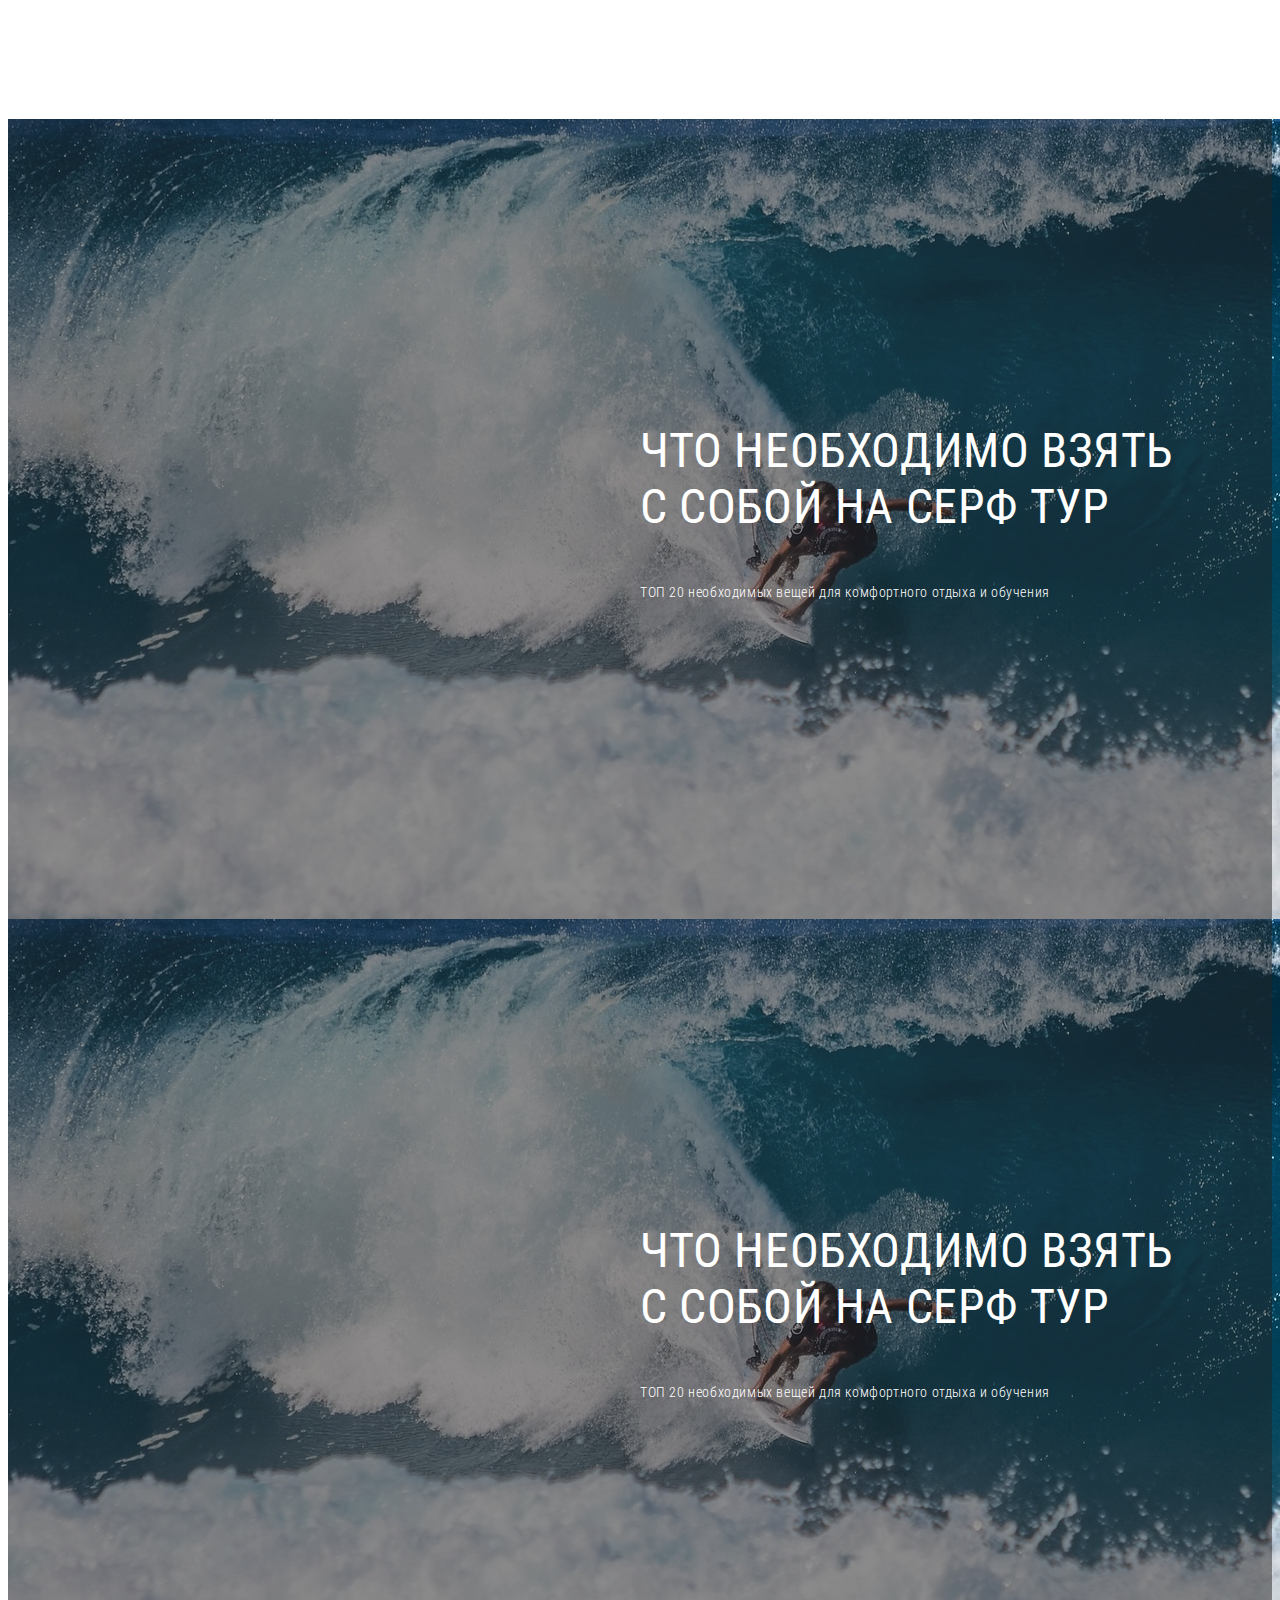
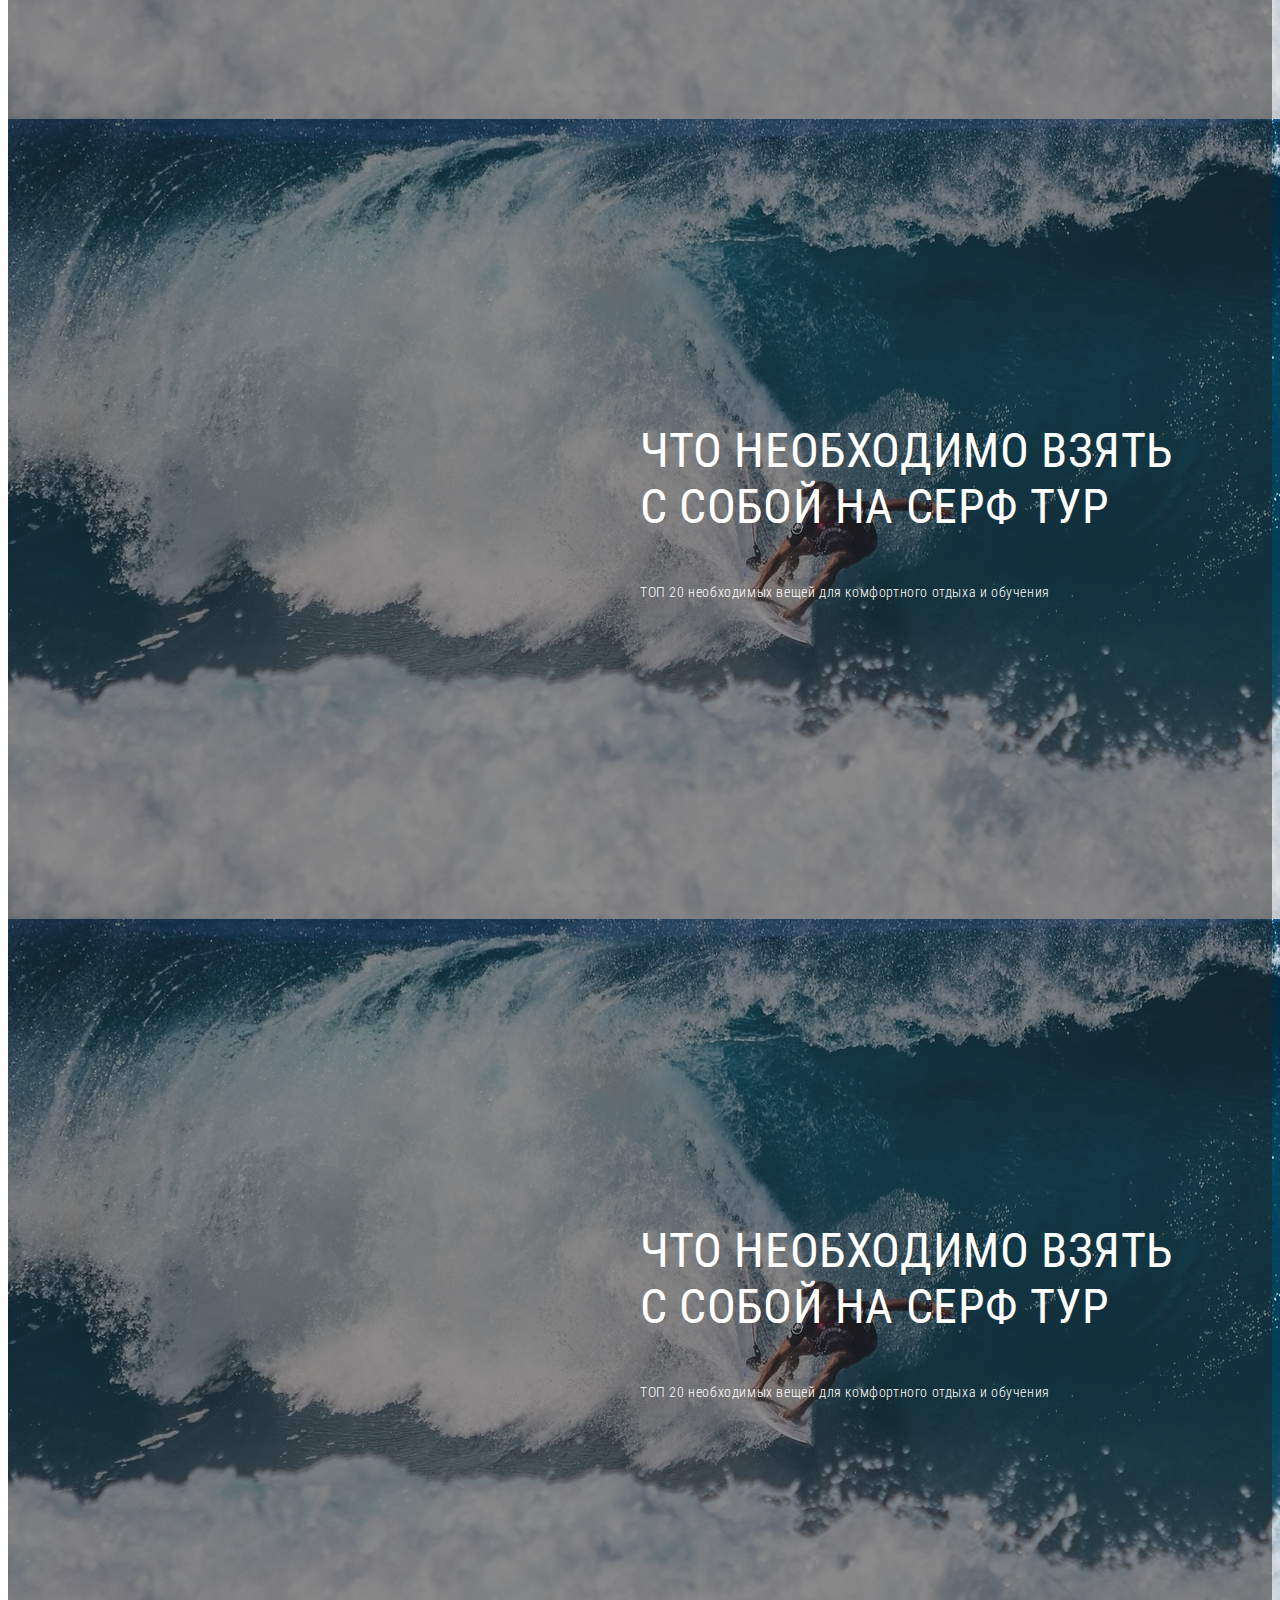
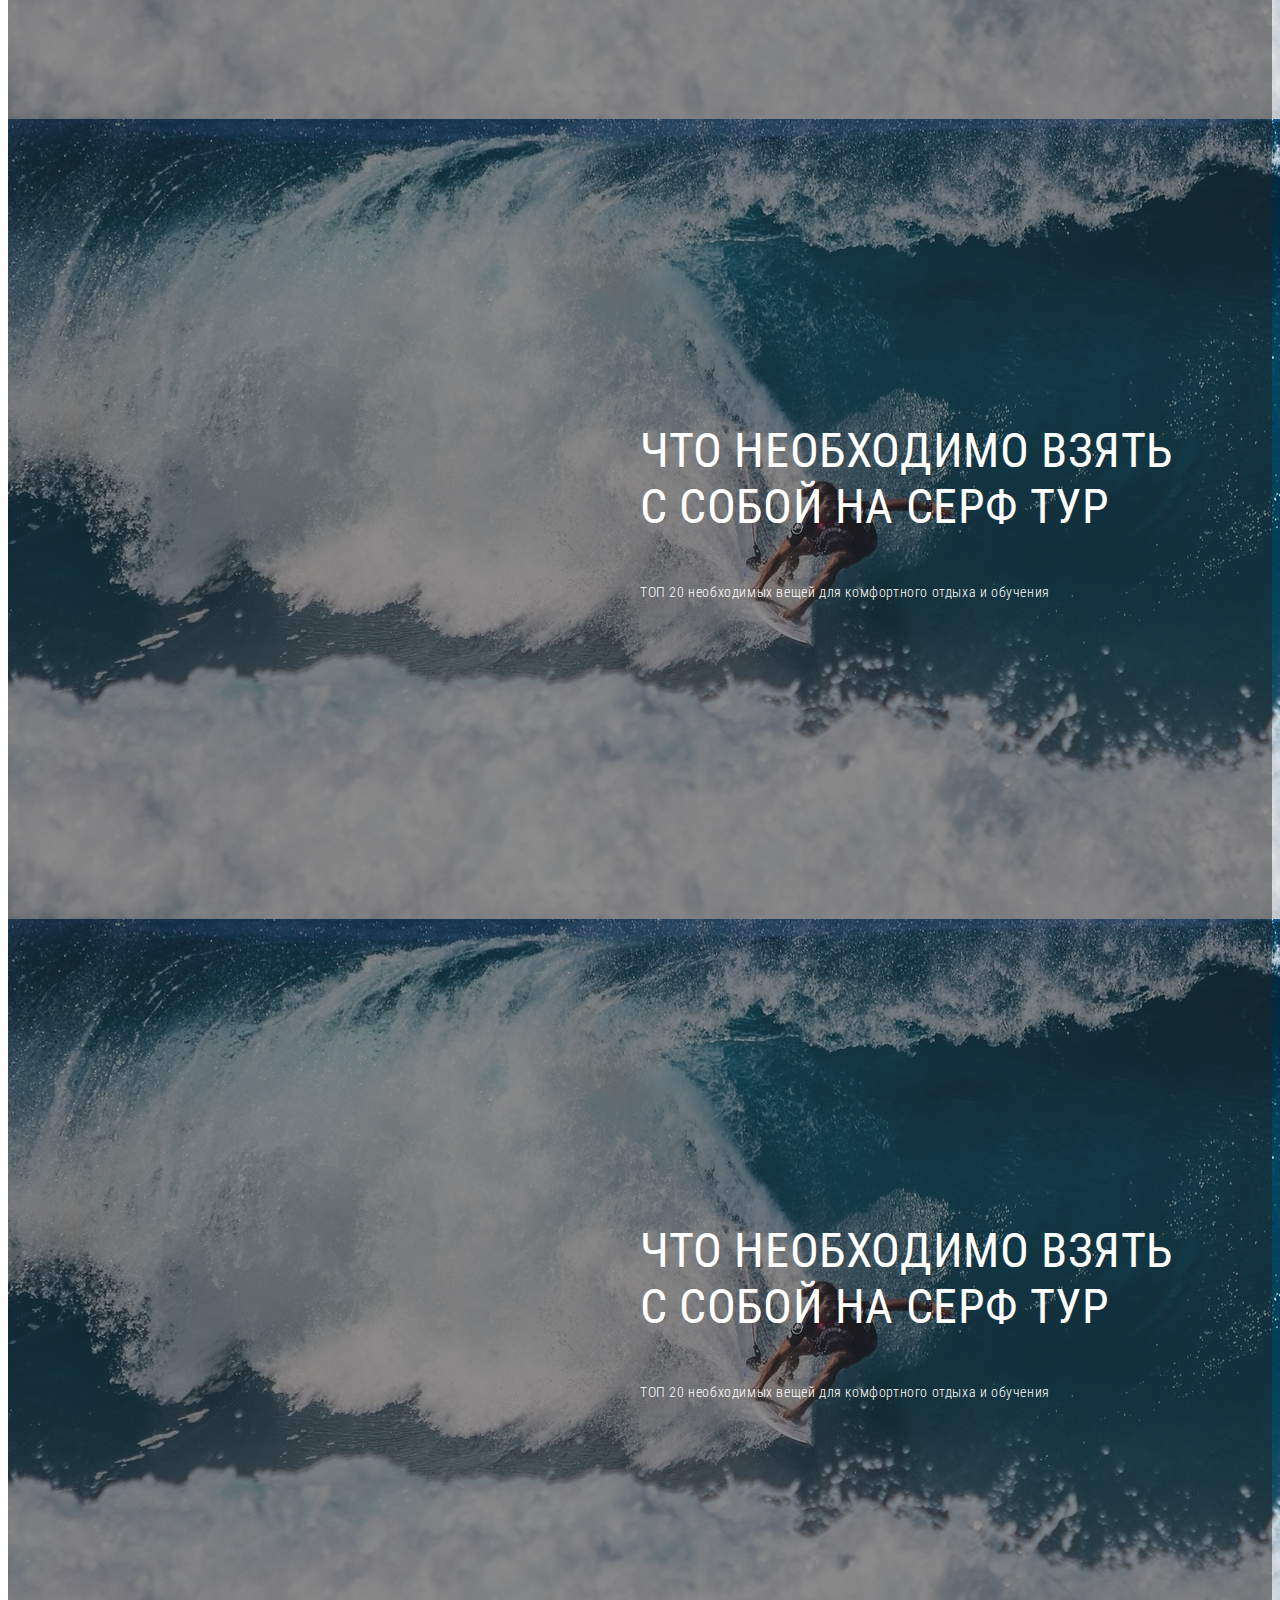
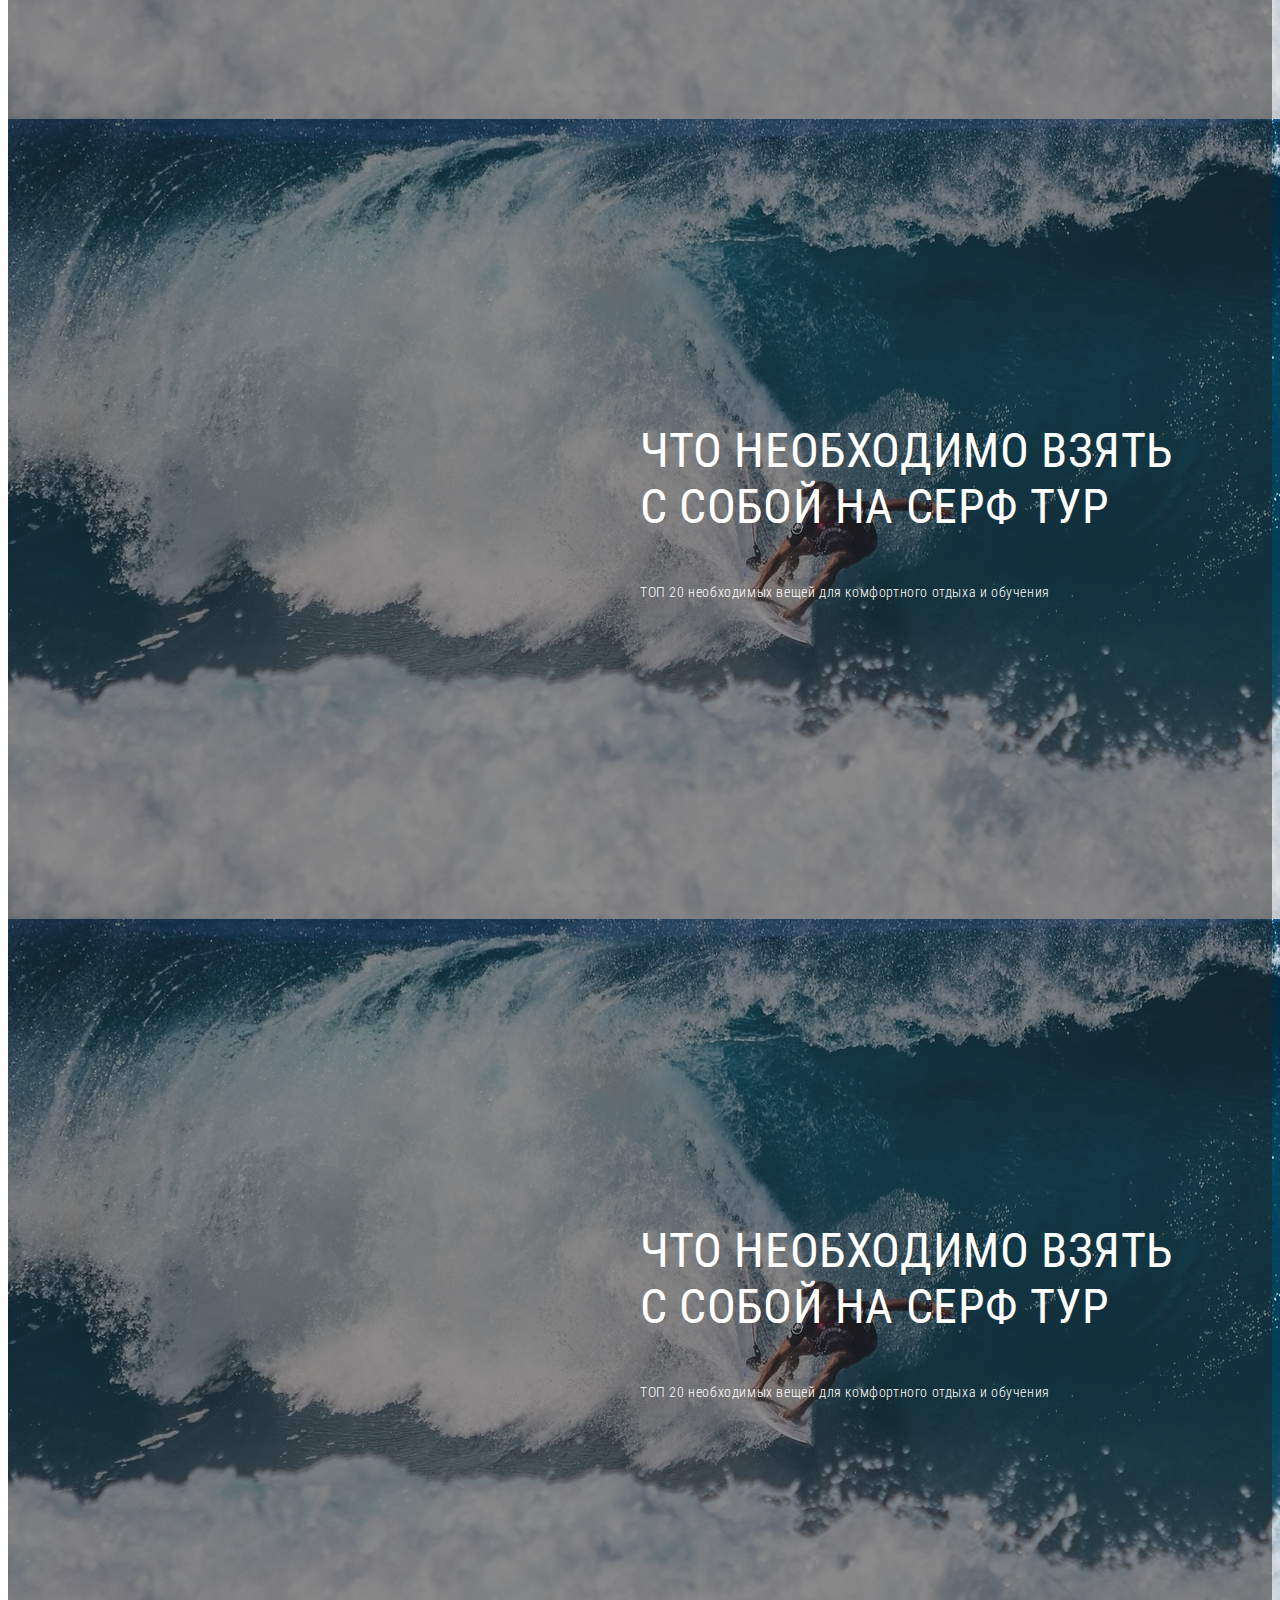
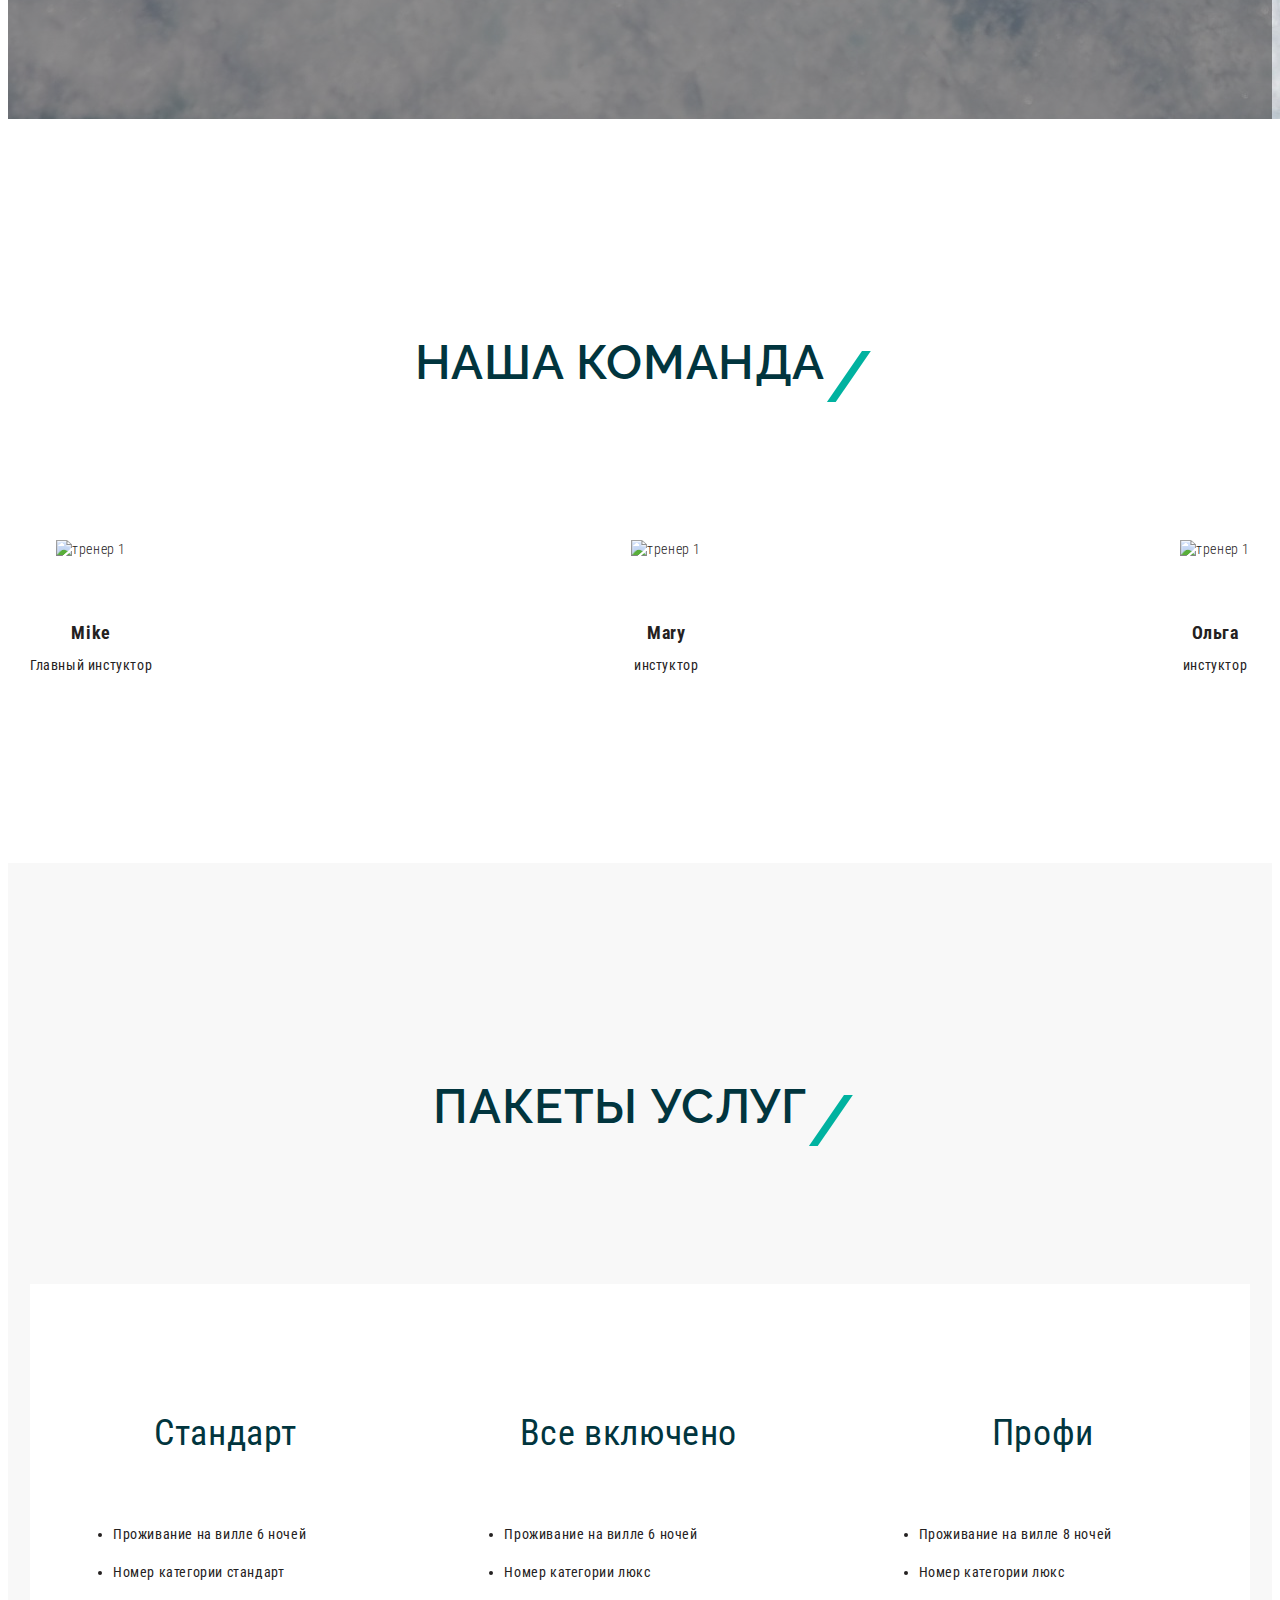
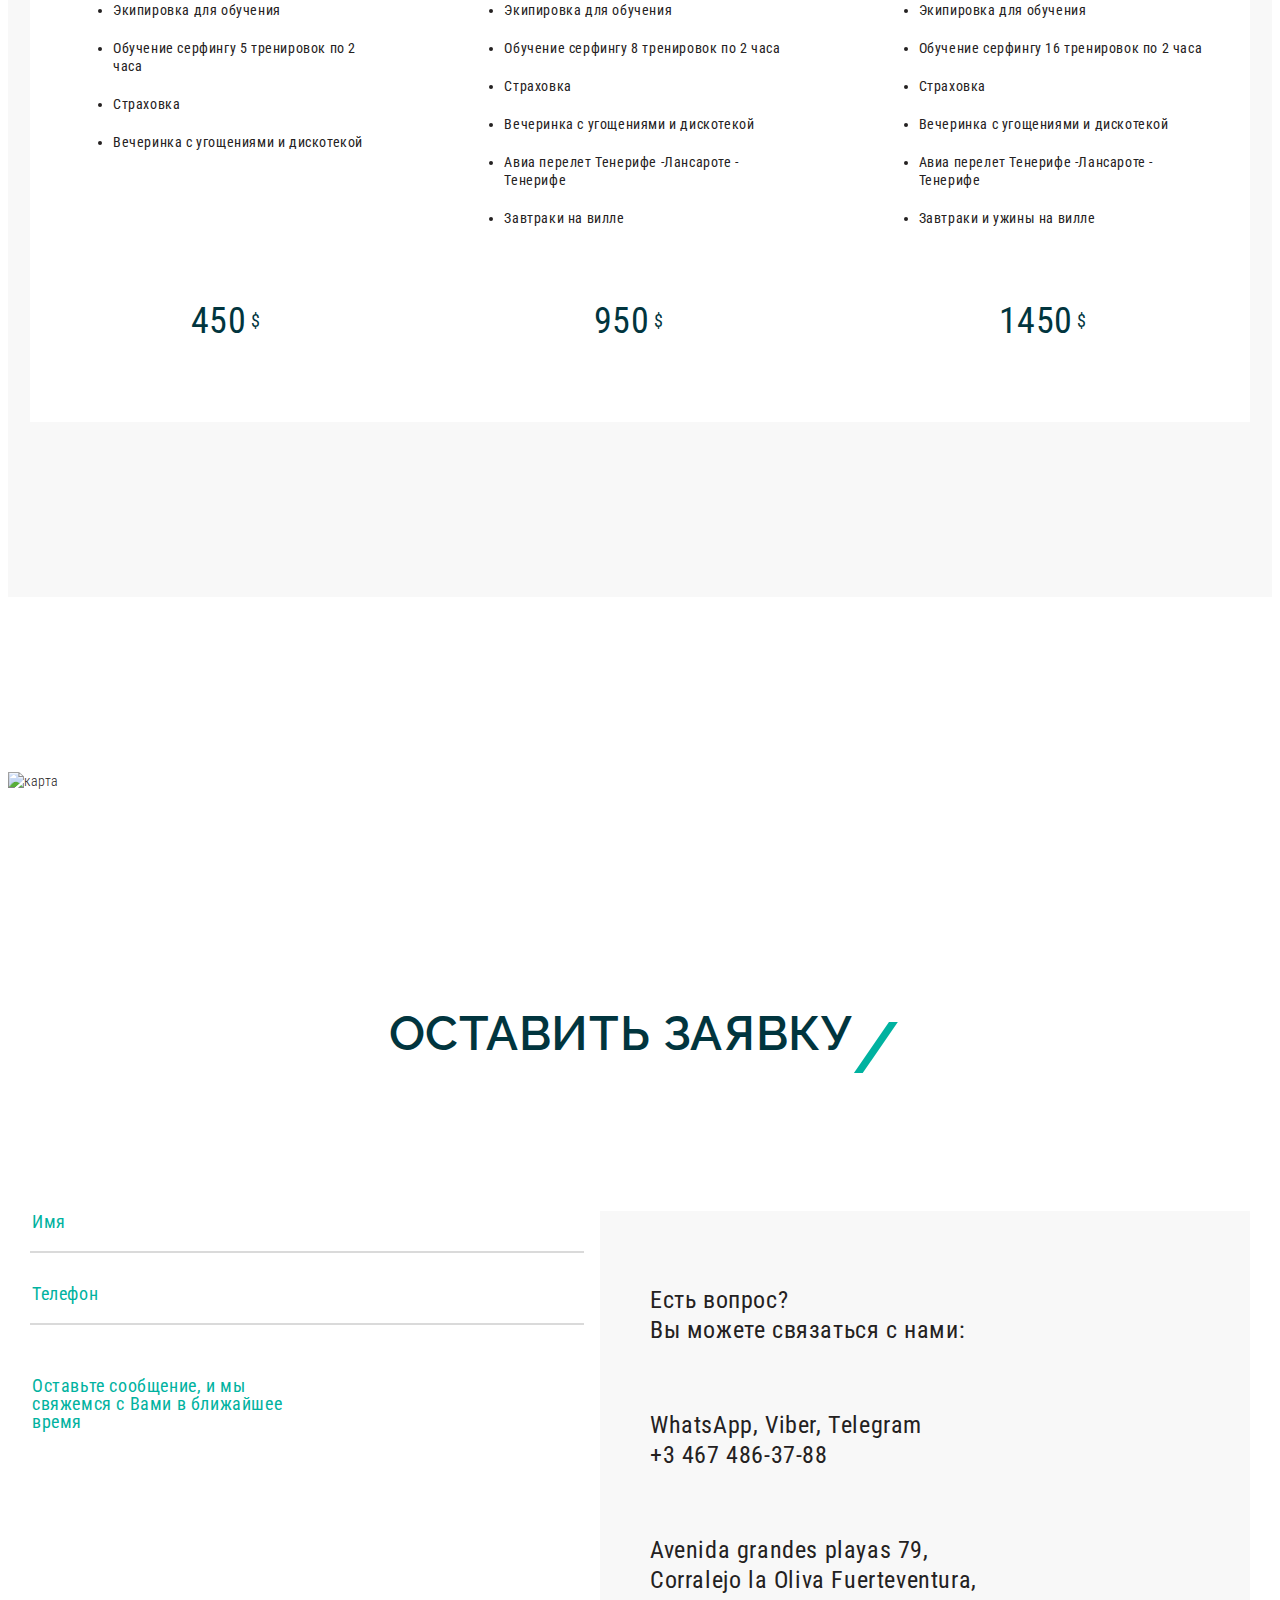
==== commit b994af04: "обновлен" ====
--- a/index.html
+++ b/index.html
@@ -8,53 +8,56 @@
     <title>WAVE</title>
     <link rel="preconnect" href="https://fonts.googleapis.com">
     <link rel="preconnect" href="https://fonts.gstatic.com" crossorigin>
-    <link href="https://fonts.googleapis.com/css2?family=Raleway:wght@600;700&family=Roboto+Condensed:ital,wght@0,300;0,400;0,700;1,300;1,400&display=swap" rel="stylesheet">
+    <link
+        href="https://fonts.googleapis.com/css2?family=Raleway:wght@600;700&family=Roboto+Condensed:ital,wght@0,300;0,400;0,700;1,300;1,400&display=swap"
+        rel="stylesheet">
     <link rel="stylesheet" href="css/reset.css">
     <link rel="stylesheet" href="css/slick.css">
     <link rel="stylesheet" href="css/jquery.fancybox.css">
     <link rel="stylesheet" href="css/style.css">
 </head>
 
-<body>
+<body id="body">
     <header class="header">
+
         <div class="header__top">
             <div class="container">
                 <div class="header__top-inner">
-                    <a class="logo" href="#">
+                    <a class="logo" href="#body">
                         <img class="logo-img" src="images/logo.svg" alt="логотип">
                     </a>
                     <nav class="menu">
                         <button class="menu__btn">
-                        MENU
+                            MENU
                         </button>
                         <ul class="menu__list">
                             <li class="menu__list-item">
-                                <a class="menu__list-link" href="#">
+                                <a class="menu__list-link" href="#about">
                                     О нас
                                 </a>
                             </li>
                             <li class="menu__list-item">
-                                <a class="menu__list-link" href="#">
+                                <a class="menu__list-link" href="#school">
                                     Услуги
                                 </a>
                             </li>
                             <li class="menu__list-item">
-                                <a class="menu__list-link" href="#">
+                                <a class="menu__list-link" href="#pricing">
                                     Стоимость
                                 </a>
                             </li>
                             <li class="menu__list-item">
-                                <a class="menu__list-link" href="#">
+                                <a class="menu__list-link" href="#blog">
                                     Блог
                                 </a>
                             </li>
                             <li class="menu__list-item">
-                                <a class="menu__list-link" href="#">
+                                <a class="menu__list-link" href="#team">
                                     Команда
                                 </a>
                             </li>
                             <li class="menu__list-item">
-                                <a class="menu__list-link" href="#">
+                                <a class="menu__list-link" href="#connection">
                                     Контакты
                                 </a>
                             </li>
@@ -73,39 +76,54 @@
                     <h4 class="header__subtitle">
                         Школа серфинга на канарских Островах
                     </h4>
-                    <a class="header__icon" href="#">
+                    <a class="header__icon" href="#about">
                         <img src="images/header/header-icon.svg" alt="иконка скролл">
                     </a>
                 </div>
             </div>
         </div>
     </header>
-    <section class="about section-page">
+    <section class="about section-page" id="about">
         <div class="container">
             <h2 class="title about__title"> О ШКОЛЕ, О СЕРФИНГЕ, О КАНАРАХ <span class="streak">/</span></h2>
             <div class="about__text-inner">
-                <p>Канарские острова не случайно называют европейскими Гавайями – это идеальное место для поклонников серфинга: стабильный теплый ветер круглый год, песчаные пляжи, километры нетронутых просторов и прозрачное море. А настоящей Меккой для
+                <p>Канарские острова не случайно называют европейскими Гавайями – это идеальное место для поклонников
+                    серфинга: стабильный теплый ветер круглый год, песчаные пляжи, километры нетронутых просторов и
+                    прозрачное море. А настоящей Меккой для
                     серфингистов становится Фуэртевентура – второй по величине остров архипелага.</p>
-                <p>Именно здесь лучшее в Испании место, в котором можно пройти обучение серфингу. Кроме того, что зимой и осенью сюда приходят огромные атлантические волны, Фуэртевентура может похвастать и множеством мелководных спокойных лагун, отлично
+                <p>Именно здесь лучшее в Испании место, в котором можно пройти обучение серфингу. Кроме того, что зимой
+                    и осенью сюда приходят огромные атлантические волны, Фуэртевентура может похвастать и множеством
+                    мелководных спокойных лагун, отлично
                     подходящих для обучения начинающих серфингистов.
                 </p>
-                <p>Серфинг на Канарских островах доступен круглый год – и волны, и подходящая погода здесь есть всегда. Причем волну, подходящую по уровню, сможет найти и настоящий профи, и новичок. Не случайно считается, что именно это место лучше всего
+                <p>Серфинг на Канарских островах доступен круглый год – и волны, и подходящая погода здесь есть всегда.
+                    Причем волну, подходящую по уровню, сможет найти и настоящий профи, и новичок. Не случайно
+                    считается, что именно это место лучше всего
                     подойдет для обучения здесь возможно без сложностей переходить на новый уровень.</p>
-                <p>Перечисляя достоинства, нельзя обойти и то, что пляжи Фуэртевентуры самые протяженные на Канарах. В итоге невозможно представить их переполненных туристами. Вы столкнетесь только с теми, кого,как и вас, будет интересовать одна цель – обучение
+                <p>Перечисляя достоинства, нельзя обойти и то, что пляжи Фуэртевентуры самые протяженные на Канарах. В
+                    итоге невозможно представить их переполненных туристами. Вы столкнетесь только с теми, кого,как и
+                    вас, будет интересовать одна цель – обучение
                     серфингу.
                 </p>
-                <p>Пока что вы только хотите понять, что такое серфинг, или уже испытали всю прелесть катания на волнах, но желаете поднять свой уровень? Наша школа серфинга сможет предложить обучение для любого уровня подготовки.
+                <p>Пока что вы только хотите понять, что такое серфинг, или уже испытали всю прелесть катания на волнах,
+                    но желаете поднять свой уровень? Наша школа серфинга сможет предложить обучение для любого уровня
+                    подготовки.
                 </p>
-                <p>Четыре часа увлекательных занятий в день помогут вам уверенно покорять волны, почувствовать себя настоящим серфингистом.
+                <p>Четыре часа увлекательных занятий в день помогут вам уверенно покорять волны, почувствовать себя
+                    настоящим серфингистом.
                 </p>
-                <p>Основные достоинства нашей русской школы – высокое качество преподавания и организации занятий, безопасность (все наши клиенты застрахованы в компании Allianz), отличный инвентарь и экипировка (предоставляется на весь курс обучения), в
+                <p>Основные достоинства нашей русской школы – высокое качество преподавания и организации занятий,
+                    безопасность (все наши клиенты застрахованы в компании Allianz), отличный инвентарь и экипировка
+                    (предоставляется на весь курс обучения), в
                     том числе мягкие безопасные доски для начинающих.</p>
-                <p>Сначала мы определяем уровень катания и физической подготовки и только потом составляем программу подготовки. И можем заверить, что после того, как закончится обучение, вы не только получите массу великолепных ощущений, но и это уровень
+                <p>Сначала мы определяем уровень катания и физической подготовки и только потом составляем программу
+                    подготовки. И можем заверить, что после того, как закончится обучение, вы не только получите массу
+                    великолепных ощущений, но и это уровень
                     поднимется на новую ступень.</p>
             </div>
         </div>
     </section>
-    <section class="school section-page">
+    <section class="school section-page" id="school">
         <div class="container">
             <h2 class="title school__title"> В ШКОЛЕ ВЫ ПОЛУЧИТЕ <span class="streak">/</span></h2>
             <div class="school__items">
@@ -114,7 +132,9 @@
                         ПРОЖИВАНИЕ
                     </div>
                     <div class="school__item-text">
-                        Наша школа серфинга находится в 100 м от океанского побережья. К услугам гостей открытый бассейн и бесплатный Wi-Fi. Из верхней террасы открывается вид на океан. Расстояние до центра города 15 мин.
+                        Наша школа серфинга находится в 100 м от океанского побережья. К услугам гостей открытый бассейн
+                        и бесплатный Wi-Fi. Из верхней террасы открывается вид на океан. Расстояние до центра города 15
+                        мин.
                     </div>
                 </div>
                 <div class="school__item">
@@ -122,7 +142,8 @@
                         ПЕРЕЛЕТ И СТРАХОВКУ
                     </div>
                     <div class="school__item-text">
-                        Все участники программы застрахованы страховой компанией Allianz.<br> Перелет из Тенерифе до острова Лансароте и обратно входит в стоимость программы
+                        Все участники программы застрахованы страховой компанией Allianz.<br> Перелет из Тенерифе до
+                        острова Лансароте и обратно входит в стоимость программы
                     </div>
                 </div>
                 <div class="school__item">
@@ -130,7 +151,8 @@
                         ОБУЧЕНИЕ И ЭКИПИРОВКУ
                     </div>
                     <div class="school__item-text">
-                        Все оборудование и экипировка известных производителей и предоставляется на весь курс программы. Тренировочный процесс начинается с определения вашего уровня катания
+                        Все оборудование и экипировка известных производителей и предоставляется на весь курс программы.
+                        Тренировочный процесс начинается с определения вашего уровня катания
                     </div>
                 </div>
             </div>
@@ -156,8 +178,12 @@
                 </div>
 
                 <div class="school__text">
-                    <p>Огромным преимуществом нашей школы является собственная методика обучения. Мы разработали собственный стиль обучения серфингу, который позволяет новичкам максимально быстро встать на доску. </p>
-                    <p>Именно наша методика и наши преподаватели позволили нам пройти аттестацию Федерации серфинга Канарских островов - FEDERACIÓN CANARIA DE SURF. Это означает, что наша школа соответствует всем мировым стандартам. Переаттестация производится
+                    <p>Огромным преимуществом нашей школы является собственная методика обучения. Мы разработали
+                        собственный стиль обучения серфингу, который позволяет новичкам максимально быстро встать на
+                        доску. </p>
+                    <p>Именно наша методика и наши преподаватели позволили нам пройти аттестацию Федерации серфинга
+                        Канарских островов - FEDERACIÓN CANARIA DE SURF. Это означает, что наша школа соответствует всем
+                        мировым стандартам. Переаттестация производится
                         ежегодно и это позволяет нам всегда стремиться к улучшению обучения.</p>
                 </div>
             </div>
@@ -169,12 +195,20 @@
                 <div class="best__item-1">
                     <div class="title best__title">ПОКОРЯЙ ВЕРШИНЫ <span class="streak">/</span></div>
                     <div class="best__text">
-                        <p>Преподаватели нашей школы серфинга в числе лучших серферов на Канарских островах. Среди них - чемпион Европы по лонгборду, который с радостью поделится опытом как с новичками, так и более опытными серферами. Все члены преподавательского
-                            состава являются сертифицированными членами Федерации серфинга Канарских островов. Некоторые из них знают русский язык, что определенно позиционирует нас как русскую школу серфинга за границей!
-                        </p>
-                        <p>Весь тренерский состав регулярно участвует в семинарах и курсах повышения квалификации, которые проводятся по всему миру различными известными серф-клубами и федерациями. Поэтому в нашей школе серфинга вы можете быть спокойны:
+                        <p>Преподаватели нашей школы серфинга в числе лучших серферов на Канарских островах. Среди них -
+                            чемпион Европы по лонгборду, который с радостью поделится опытом как с новичками, так и
+                            более опытными серферами. Все члены преподавательского
+                            состава являются сертифицированными членами Федерации серфинга Канарских островов. Некоторые
+                            из них знают русский язык, что определенно позиционирует нас как русскую школу серфинга за
+                            границей!
+                        </p>
+                        <p>Весь тренерский состав регулярно участвует в семинарах и курсах повышения квалификации,
+                            которые проводятся по всему миру различными известными серф-клубами и федерациями. Поэтому в
+                            нашей школе серфинга вы можете быть спокойны:
                             вас обучают лучшие тренеры!</p>
-                        <p>Методика обучения серфингу рассчитана как на новичков, на серферов среднего уровня, так и на серферов уровня ТОП. Тренеры находят подход к каждому, несмотря на то, что обучение серфингу в нашей школе производится в группах. Однако,
+                        <p>Методика обучения серфингу рассчитана как на новичков, на серферов среднего уровня, так и на
+                            серферов уровня ТОП. Тренеры находят подход к каждому, несмотря на то, что обучение серфингу
+                            в нашей школе производится в группах. Однако,
                             мы предлагаем персональные уроки серфинга - только вы и тренер! </p>
                     </div>
                 </div>
@@ -183,54 +217,87 @@
             </div>
         </div>
     </section>
-     <section class="gallery section-page">
+    <section class="gallery section-page">
         <div class="container">
             <h2 class="title gallery__title">
                 ГАЛЕРЕЯ <span class="streak">/</span>
             </h2>
-            <div class="gallery__filter-btn">
-                <button class="gallery__btn" data-filter="all">ВСЕ</button>
-                <button class="gallery__btn" data-filter=".category-tourist">ТУРИСТЫ</button>
-                <button class="gallery__btn" data-filter=".category-nature">ПРИРОДА</button>
-                <button class="gallery__btn" data-filter=".category-prof">ПРОФИ</button>
-            </div>
-            <div class="gallery__content row">
-                <div class="mix category-nature gallery__item">
-                    <a class="gallery__foto-big" data-fancybox="gallery" href="images/gallery/1_big.jpg">
-                        <img class="gallery__foto-mini" src="images/gallery/1.jpg" alt="фото 1">
-                    </a>
-                </div>
-                <div class="mix category-prof gallery__item">
-                    <a class="gallery__foto-big" data-fancybox="gallery" href="images/gallery/2_big.jpg">
-                        <img class="gallery__foto-mini" src="images/gallery/2.jpg" alt="фото 2">
-                    </a>
-                </div>
-                <div class="mix category-nature gallery__item">
-                    <a class="gallery__foto-big" data-fancybox="gallery" href="images/gallery/3_big.jpg">
-                        <img class="gallery__foto-mini" src="images/gallery/3.jpg" alt="фото 3">
-                    </a>
-                </div>
-                <div class="mix category-tourist gallery__item">
-                    <a class="gallery__foto-big" data-fancybox="gallery" href="images/gallery/4_big.jpg">
-                        <img class="gallery__foto-mini" src="images/gallery/4.jpg" alt="фото 4">
-                    </a>
-                </div>
-                <div class="mix category-prof gallery__item">
-                    <a class="gallery__foto-big" data-fancybox="gallery" href="images/gallery/5_big.jpg">
-                        <img class="gallery__foto-mini" src="images/gallery/5.jpg" alt="фото 5">
-                    </a>
-                </div>
-                <div class="mix category-tourist gallery__item">
-                    <a class="gallery__foto-big" data-fancybox="gallery" href="images/gallery/6_big.jpg">
-                        <img class="gallery__foto-mini" src="images/gallery/6.jpg" alt="фото 6">
-                    </a>
-                </div>
-            </div>
-            <div class="gallery__more">
-                <a class="gallery__more-link" href="#">ПОКАЗАТЬ ЕЩЕ</a>
-            </div>
-        </div>
-       
+            <div class="gallery__inner">
+                <div class="gallery__filter-btn">
+                    <button class="gallery__btn" data-filter="all">ВСЕ</button>
+                    <button class="gallery__btn" data-filter=".category-tourist">ТУРИСТЫ</button>
+                    <button class="gallery__btn" data-filter=".category-nature">ПРИРОДА</button>
+                    <button class="gallery__btn" data-filter=".category-prof">ПРОФИ</button>
+                </div>
+                <div class="gallery__content row">
+                    <div class="mix category-nature gallery__item">
+                        <a class="gallery__foto-big" data-fancybox="gallery" href="images/gallery/1_big.jpg">
+                            <img class="gallery__foto-mini" src="images/gallery/1.jpg" alt="фото 1">
+                        </a>
+                    </div>
+                    <div class="mix category-prof gallery__item">
+                        <a class="gallery__foto-big" data-fancybox="gallery" href="images/gallery/2_big.jpg">
+                            <img class="gallery__foto-mini" src="images/gallery/2.jpg" alt="фото 2">
+                        </a>
+                    </div>
+                    <div class="mix category-nature gallery__item">
+                        <a class="gallery__foto-big" data-fancybox="gallery" href="images/gallery/3_big.jpg">
+                            <img class="gallery__foto-mini" src="images/gallery/3.jpg" alt="фото 3">
+                        </a>
+                    </div>
+                    <div class="mix category-tourist gallery__item">
+                        <a class="gallery__foto-big" data-fancybox="gallery" href="images/gallery/4_big.jpg">
+                            <img class="gallery__foto-mini" src="images/gallery/4.jpg" alt="фото 4">
+                        </a>
+                    </div>
+                    <div class="mix category-prof gallery__item">
+                        <a class="gallery__foto-big" data-fancybox="gallery" href="images/gallery/5_big.jpg">
+                            <img class="gallery__foto-mini" src="images/gallery/5.jpg" alt="фото 5">
+                        </a>
+                    </div>
+                    <div class="mix category-tourist gallery__item">
+                        <a class="gallery__foto-big" data-fancybox="gallery" href="images/gallery/6_big.jpg">
+                            <img class="gallery__foto-mini" src="images/gallery/6.jpg" alt="фото 6">
+                        </a>
+                    </div>
+                </div>
+                <div class="gallery__content row hide-content">
+                    <div class="mix category-nature gallery__item">
+                        <a class="gallery__foto-big" data-fancybox="gallery" href="images/gallery/1_big.jpg">
+                            <img class="gallery__foto-mini" src="images/gallery/1.jpg" alt="фото 1">
+                        </a>
+                    </div>
+                    <div class="mix category-prof gallery__item">
+                        <a class="gallery__foto-big" data-fancybox="gallery" href="images/gallery/2_big.jpg">
+                            <img class="gallery__foto-mini" src="images/gallery/2.jpg" alt="фото 2">
+                        </a>
+                    </div>
+                    <div class="mix category-nature gallery__item">
+                        <a class="gallery__foto-big" data-fancybox="gallery" href="images/gallery/3_big.jpg">
+                            <img class="gallery__foto-mini" src="images/gallery/3.jpg" alt="фото 3">
+                        </a>
+                    </div>
+                    <div class="mix category-tourist gallery__item">
+                        <a class="gallery__foto-big" data-fancybox="gallery" href="images/gallery/4_big.jpg">
+                            <img class="gallery__foto-mini" src="images/gallery/4.jpg" alt="фото 4">
+                        </a>
+                    </div>
+                    <div class="mix category-prof gallery__item">
+                        <a class="gallery__foto-big" data-fancybox="gallery" href="images/gallery/5_big.jpg">
+                            <img class="gallery__foto-mini" src="images/gallery/5.jpg" alt="фото 5">
+                        </a>
+                    </div>
+                    <div class="mix category-tourist gallery__item">
+                        <a class="gallery__foto-big" data-fancybox="gallery" href="images/gallery/6_big.jpg">
+                            <img class="gallery__foto-mini" src="images/gallery/6.jpg" alt="фото 6">
+                        </a>
+                    </div>
+                </div>
+                <button class="gallery__more-btn">Показать еще</button>
+            </div>
+
+        </div>
+
         <blockquote class="blockquote">
             «Если сомневаешься – иди катайся.»
             <span class="blockquote__autor">
@@ -261,7 +328,7 @@
             </div>
         </div>
     </section>
-    <section class="slider-blog">
+    <section class="slider-blog  blog-section" id="blog">
         <div class="container">
             <h2 class="title slider-blog__title">
                 БЛОГ <span class="streak">/</span>
@@ -374,8 +441,7 @@
             </div>
         </div>
     </section>
-    
-    <section class="team section-page">
+    <section class="team section-page" id="team">
         <div class="container">
             <h2 class="title team__title">НАША КОМАНДА <span class="streak">/</span></h2>
             <div class="team__inner">
@@ -397,7 +463,7 @@
             </div>
         </div>
     </section>
-    <section class="pricing section-page">
+    <section class="pricing section-page" id="pricing">
         <div class="container">
             <h2 class="title pricing__title">ПАКЕТЫ УСЛУГ <span class="streak">/</span></h2>
             <div class="pricing__inner">
@@ -450,16 +516,17 @@
             </div>
         </div>
     </section>
-    <!--
-    <div class="map">
-
-        <img class="map__img" id="imgMap" src="images/map.jpg" alt="карта">
+
+    <div class="map map-section">
+
+        <img class="map__img" src="images/map.jpg" alt="карта">
 
     </div>
-    <section class="connection">
+
+    <section class="connection  section-page" id="connection">
         <div class="container">
             <h2 class="title connection__title">
-                <span>ОСТАВИТЬ ЗАЯВКУ</span>
+                ОСТАВИТЬ ЗАЯВКУ<span class="streak">/</span>
             </h2>
             <div class="connection__inner">
                 <form class="connection__form">
@@ -482,6 +549,7 @@
             </div>
         </div>
     </section>
+
     <footer class="footer">
         <ul class="footer__social">
             <li class="footer__social-list">
@@ -494,12 +562,12 @@
                 <a class="footer__social-link" href="#">YOUTUBE</a>
             </li>
         </ul>
-      <div class="footer__logo">
-           <a class="footer__logo-link" href="#" > 
-               <img class="footer__logo-img" src="images/logo.svg" alt="логотип">
+        <div class="footer__logo">
+            <a class="footer__logo-link" href="#body">
+                <img class="footer__logo-img" src="images/logo.svg" alt="логотип">
             </a>
-      </div>
-    </footer> -->
+        </div>
+    </footer>
 
 
     <script src="https://ajax.googleapis.com/ajax/libs/jquery/3.4.1/jquery.min.js"></script>
@@ -509,4 +577,5 @@
     <script src="js/main.js"></script>
 </body>
 
-</html>+</html>
+
--- a/css/style.css
+++ b/css/style.css
@@ -19,7 +19,7 @@
 }
 
 .section-page {
-    padding: 200px 0;
+    padding: 200px 0px 0px;
 }
 
 .title {
@@ -53,6 +53,30 @@
     background-position-y: bottom;
 }
 
+.header__top {
+    transition: all 0.5s linear;
+}
+
+.scrolled {
+    position: fixed;
+    top: 0;
+    left: 0;
+    right: 0;
+    z-index: 999;
+    background-color: rgb(3, 54, 63);
+
+}
+
+
+.scrolled div.header__top-inner {
+    padding-top: 20px;
+}
+
+.margined {
+    padding-top: 135px;
+
+}
+
 .header__top-inner {
     display: flex;
     justify-content: space-between;
@@ -137,6 +161,7 @@
 
 .about__text-inner {
     column-count: 2;
+    padding-bottom: 200px;
 }
 
 .about__text-inner p {
@@ -247,7 +272,6 @@
 
 .best__inner {
     display: flex;
-    padding-bottom: 140px;
 }
 
 .best__item-1 {
@@ -306,8 +330,6 @@
     justify-content: flex-start;
 }
 
-
-
 div.gallery__item:nth-child(1),
 div.gallery__item:nth-child(2),
 div.gallery__item:nth-child(4),
@@ -323,34 +345,30 @@
     width: 100%;
 }
 
-.gallery__more {
-    display: block;
+
+.gallery__more-btn {
+    display: inline-block;
     text-align: center;
     margin: 50px 0 200px;
-}
-
-.gallery__more-link {
     width: 350px;
     height: 70px;
     padding: 20px 90px;
-    border: #C4C4C4 solid 1px;
+    font-size: 24px;
     font-weight: 400;
-    font-size: 24px;
     line-height: 18px;
     text-transform: uppercase;
+    border: #C4C4C4 solid 1px;
     background-color: transparent;
     cursor: pointer;
     color: #242121;
     transition: all 0.2s;
-}
-
-.gallery__more-link:hover {
-    border: #999999 solid 2px;
-}
-
-.gallery__more-link:active {
-    font-size: 22px;
-    padding: 18px 88px;
+    position: relative;
+    left: 50%;
+    transform: translate(-50%, 0);
+}
+
+.gallery__more-btn:hover {
+    background-color: #C4C4C4;
 }
 
 .blockquote {
@@ -430,18 +448,26 @@
     display: block;
 }
 
+.blog-section {
+    padding-top: 200px;
+}
+
 .slider-blog {
     max-width: 1920px;
     margin: 0 auto;
+
 }
 
 .slider-blog__title {
     margin-bottom: 230px;
+
 }
 
 .slider-blog__inner {
     display: block;
 }
+
+
 
 .slick-prev,
 .slick-next {
@@ -547,6 +573,7 @@
     display: flex;
     justify-content: space-between;
     text-align: center;
+    padding-bottom: 200px;
 }
 
 .team__title {
@@ -579,6 +606,7 @@
 .pricing__inner {
     display: flex;
     justify-content: space-between;
+    padding-bottom: 200px;
 }
 
 .pricing__item {
@@ -634,11 +662,11 @@
     right: 0;
 }
 
-.map {
-    margin: 200px 0;
-}
-
-#imgMap {
+.map-section {
+    padding-top: 200px;
+}
+
+img.map__img {
     max-width: 100%;
     margin: 0 auto;
 }
@@ -692,30 +720,22 @@
 }
 
 .connection__form button {
-    font-family: 'Roboto Condensed', sans-serif;
-    font-style: normal;
+    padding: 24px 110px;
+    font-size: 24px;
     font-weight: 400;
-    font-size: 24px;
     line-height: 18px;
-    letter-spacing: 0.6px;
+    text-transform: uppercase;
+    border: #C4C4C4 solid 1px;
+    background-color: #fff;
+    cursor: pointer;
     color: #242121;
-    background-color: #fff;
-    border: #C4C4C4 solid 1px;
-    padding: 22px 110px;
-    cursor: pointer;
-    transition: all 0.3s;
-    width: 350px;
-    height: 70px;
+    transition: all 0.2s;
 }
 
 .connection__form button:hover {
-    border: #999999 solid 2px;
-}
-
-.connection__form button:active {
-    font-size: 22px;
-    padding: 20px 107px;
-}
+    background-color: #C4C4C4;
+}
+
 
 .connection__contacts {
     display: block;
@@ -755,6 +775,7 @@
 
 .footer__social-list a {
     color: #242121;
+    cursor: pointer;
     transition: all 0.3s;
 }
 
@@ -777,6 +798,14 @@
     margin: 0 auto;
 }
 
+
+
+
+
+/* ADAPTIVE */
+
+
+
 @media (max-width: 1620px) {
     .best__title {
         padding: 100px 0 100px;
@@ -784,28 +813,53 @@
 }
 
 @media (max-width: 1420px) {
+    .section-page {
+        padding: 175px 0 0;
+    }
+
+
+    .team__inner,
+    .about__text-inner,
+    .pricing__inner {
+        padding-bottom: 175px;
+    }
+
+    .blog-section,
+    .map-section {
+        padding-top: 175px;
+    }
+
+    .footer .footer__social {
+        padding: 175px 10px;
+    }
+
     .best__title {
         padding: 100px 0 50px;
     }
 
+    .slider-blog__title,
+    .team__title,
+    .pricing__title,
+    .connection__title {
+        margin-bottom: 150px;
+    }
+
+    .gallery__title,
+    .gallery__more,
+    .blockquote {
+        margin-bottom: 175px;
+    }
+
     .slider-blog__text {
         max-width: 535px;
     }
 
-
 }
 
 @media (max-width: 1270px) {
-    .section-page {
-        padding: 150px 0;
-    }
 
     .best__title {
         padding: 70px 0 40px;
-    }
-
-    .best__inner {
-        padding-bottom: 100px;
     }
 
     .gallery__title,
@@ -827,7 +881,9 @@
     }
 
     .slider-blog__title,
-    .team__title {
+    .team__title,
+    .pricing__title,
+    .connection__title {
         margin-bottom: 150px;
     }
 
@@ -844,12 +900,31 @@
         padding: 35px 30px;
     }
 
+    .footer__logo {
+        padding: 50px 0;
+    }
+
 
 }
 
 @media (max-width: 1160px) {
     .section-page {
-        padding: 100px 0;
+        padding: 145px 0 0;
+    }
+
+    .team__inner,
+    .about__text-inner,
+    .pricing__inner {
+        padding-bottom: 145px;
+    }
+
+    .blog-section,
+    .map-section {
+        padding-top: 145px;
+    }
+
+    .footer .footer__social {
+        padding: 145px 10px;
     }
 
     .title {
@@ -965,12 +1040,15 @@
     .pricing__item-price span {
         bottom: 6px;
     }
+
+    .footer__logo {
+        padding: 40px 0;
+    }
 }
 
 @media (max-width: 1005px) {
     .best__inner {
         display: block;
-        padding-bottom: 85px;
     }
 
     .best__title {
@@ -1005,6 +1083,47 @@
         color: transparent;
         width: 12px;
         height: 12px;
+    }
+
+
+    .connection__inner {
+        display: block;
+    }
+
+
+    .connection__form {
+        width: 100%;
+        margin-right: 20px;
+        margin-bottom: 56px;
+    }
+
+    .connection__form textarea {
+        padding-bottom: 53px;
+        margin: 44px 0 44px;
+    }
+
+
+
+    .connection__contacts {
+        width: 100%;
+        padding: 40px;
+        font-size: 22px;
+        line-height: 28px;
+    }
+
+    .connection__contacts p {
+        max-width: 100%;
+        margin-bottom: 36px;
+    }
+
+    .connection__form button {
+        padding: 18px 84px;
+        font-size: 20px;
+    }
+
+    .connection__form input::placeholder,
+    .connection__form textarea::placeholder {
+        max-width: 400px;
     }
 
 }
@@ -1097,10 +1216,6 @@
         margin-bottom: 65px;
     }
 
-    .best__inner {
-        padding-bottom: 20px;
-    }
-
     .gallery__title,
     .gallery__more,
     .blockquote {
@@ -1112,15 +1227,11 @@
 
     }
 
-    .gallery__more-link {
+    .gallery__more-btn {
         padding: 16px 60px;
         font-size: 20px;
     }
 
-    .gallery__more-link:active {
-        padding: 14px 56px;
-        font-size: 18px;
-    }
 
     .blockquote {
         font-size: 34px;
@@ -1142,7 +1253,8 @@
 
     .slider-blog__title,
     .team__title,
-    .pricing__title {
+    .pricing__title,
+    .connection__title {
         margin-bottom: 110px;
     }
 
@@ -1168,7 +1280,6 @@
         line-height: 24px;
     }
 
-
 }
 
 @media (max-width: 835px) {
@@ -1223,7 +1334,8 @@
 
     .slider-blog__title,
     .team__title,
-    .pricing__title {
+    .pricing__title,
+    .connection__title {
         margin-bottom: 80px;
     }
 
@@ -1268,10 +1380,6 @@
 
     }
 
-
-
-
-
     .team__item+.team__item {
         margin-top: 35px;
         margin-left: 0;
@@ -1282,12 +1390,43 @@
         max-height: 350px;
     }
 
+    .connection__form textarea {
+        padding-bottom: 70px;
+        margin: 40px 0 58px;
+        min-height: 142px;
+
+    }
+
+    .connection__contacts p {
+        margin-bottom: 58px;
+    }
+
+    .connection__contacts {
+        font-size: 20px;
+        line-height: 28px;
+    }
+
 
 }
 
 @media (max-width: 735px) {
     .section-page {
-        padding: 75px 0;
+        padding: 100px 0 0;
+    }
+
+    .team__inner,
+    .about__text-inner,
+    .pricing__inner {
+        padding-bottom: 100px;
+    }
+
+    .blog-section,
+    .map-section {
+        padding-top: 100px;
+    }
+
+    .footer .footer__social {
+        padding: 100px 10px;
     }
 
     .title {
@@ -1316,7 +1455,6 @@
         min-height: 50px;
     }
 
-
     .school__items {
         display: block;
     }
@@ -1330,14 +1468,14 @@
         margin: 0;
         padding-left: 50px;
     }
-
 
     .gallery__title,
     .gallery__more,
     .blockquote,
     .slider-blog__title,
     .team__title,
-    .pricing__title {
+    .pricing__title,
+    .connection__title {
         margin-bottom: 75px;
     }
 
@@ -1352,15 +1490,11 @@
         font-size: 18px;
     }
 
-    .gallery__more-link {
+    .gallery__more-btn {
         padding: 16px 46px;
         font-size: 18px;
     }
 
-    .gallery__more-link:active {
-        padding: 12px 42px;
-        font-size: 16px;
-    }
 
     .blockquote {
         font-size: 30px;
@@ -1376,8 +1510,18 @@
         line-height: 60px;
     }
 
-
-
+    .connection__form button {
+        padding: 18px 66px;
+        font-size: 20px;
+    }
+
+    .footer__social-list {
+        font-size: 20px;
+    }
+
+    .footer__logo {
+        padding: 30px 0;
+    }
 
 }
 
@@ -1466,284 +1610,367 @@
         color: #01353E;
         margin-top: 45px;
 
-
-
-    }
-
-    @media (max-width: 580px) {
-
-        .header__title {
-            font-size: 130px;
-            line-height: 150px;
-        }
-
-        .header__subtitle {
-            font-size: 20px;
-            line-height: 24px;
-        }
-
-        .section-page {
-            padding: 70px 0;
-        }
-
-        button.menu__btn {
-            font-weight: 400;
-            font-size: 22px;
-        }
-
-        nav.menu {
-            width: 62px;
-        }
-
-        .about__title,
-        .school__title,
-        .best__title {
-            padding-bottom: 70px;
-        }
-
-        .best__title {
-            padding: 70px 0;
-        }
-
-        .gallery__video-container {
-            height: 280px;
-        }
-
-        .blockquote {
-            font-size: 26px;
-        }
-
-        .gallery__video-img {
-            max-width: 50%;
-        }
-
-        .gallery__numbers-item {
-            font-size: 30px;
-            line-height: 48px;
-        }
-
-        .gallery__numbers {
-            padding: 65px 10px 0;
-
-        }
-
-        .slider-blog__title,
-        .team__title,
-        .pricing__title {
-            margin-bottom: 70px;
-        }
-
-        .slider-blog__text-title {
-            font-size: 18px;
-            line-height: 23px;
-        }
-
-
-
-
-    }
-
-    @media (max-width: 470px) {
-        .title {
-            font-size: 27px;
-            line-height: 33px;
-        }
-
-        span.streak {
-            font-size: 28px;
-            line-height: 57px;
-        }
-
-        .header__title {
-            font-size: 96px;
-            line-height: 114px;
-        }
-
-        .header__subtitle {
-            font-size: 14px;
-            line-height: 24px;
-        }
-
-        .menu__list-link {
-            font-size: 24px;
-            line-height: 30px;
-        }
-
-        .menu__list-item+.menu__list-item {
-            margin-left: 0;
-            margin-top: 25px;
-        }
-
-        .about__text-inner p:last-child {
-            padding-bottom: 0;
-        }
-
-        .gallery__video-container {
-            height: 250px;
-        }
-
-        .gallery__more-link {
-            padding: 10px 30px;
-            font-size: 16px;
-        }
-
-        .gallery__more-link:active {
-            padding: 6px 26px;
-            font-size: 14px;
-        }
-
-        .blockquote {
-            font-size: 24px;
-            padding: 38px 10px;
-        }
-    }
-
-    @media (max-width: 430px) {
-        .gallery__video-container {
-            height: 222px;
-        }
-
-        .gallery__numbers-container {
-            flex-wrap: wrap;
-        }
-
-        .gallery__numbers-item {
-            flex: 0 0 50%;
-            margin-bottom: 20px;
-        }
-
-        .slider-blog__text {
-            max-width: 190px;
-        }
-
-        .slider-blog__text-title {
-            font-size: 16px;
-            line-height: 20px;
-        }
-
-        .slider-blog__text-title {
-            font-size: 14px;
-            line-height: 18px;
-        }
-
-        .slider-blog__text {
-            top: 40%;
-        }
-
-        .slick-dots {
-            bottom: 7px;
-        }
-
-        .team__item-img {
-            max-height: 280px;
-        }
-
-        .pricing__item {
-            padding: 20px 28px;
-        }
-
-        .pricing__inner {
-            padding: 0px 14px;
-        }
-
-        .pricing__item-price {
-            font-size: 29px;
-            line-height: 33px;
-        }
-    }
-
-    @media (max-width: 360px) {
-        .section-page {
-            padding: 50px 0;
-        }
-
-        .title {
-            font-size: 22px;
-            line-height: 30px;
-        }
-
-        span.streak {
-            font-size: 27px;
-            line-height: 51px;
-        }
-
-        .header__title {
-            font-size: 86px;
-            line-height: 108px;
-        }
-
-        .header__subtitle {
-            font-size: 14px;
-            line-height: 24px;
-        }
-
-        .school__title {
-            padding-bottom: 50px;
-        }
-
-        .best__title {
-            padding-top: 50px;
-        }
-
-        .blockquote {
-            font-size: 20px;
-            line-height: 30px;
-        }
-
-        .gallery__filter-btn .gallery__btn {
-            display: block;
-        }
-
-        .gallery__btn {
-            margin-bottom: 20px;
-        }
-
-        .gallery__btn:last-child {
-            margin-bottom: 35px;
-        }
-
-        .gallery__title,
-        .gallery__more,
-        .blockquote {
-            margin-bottom: 55px;
-        }
-
-        .gallery__video-img {
-            max-width: 35%;
-        }
-
-        .gallery__video-container {
-            height: 180px;
-        }
-
-        .gallery__numbers {
-            padding: 48px 10px 0;
-        }
-
-        .gallery__numbers-item {
-            font-size: 26px;
-            line-height: 44px;
-        }
-
-        .slider-blog__text {
-            max-width: 174px;
-        }
-
-        .slider-blog__title,
-        .team__title,
-        .pricing__title {
-            margin-bottom: 50px;
-        }
-
-        .slick-dots button {
-            width: 6px;
-            height: 6px;
-        }
-
-        .slick-dots li+li {
-            margin-left: 8px;
-        }
-    }
-
-
-    +    }
+}
+
+@media (max-width: 580px) {
+
+    .header__title {
+        font-size: 130px;
+        line-height: 150px;
+    }
+
+    .header__subtitle {
+        font-size: 20px;
+        line-height: 24px;
+    }
+
+    .section-page {
+        padding: 85px 0 0;
+    }
+
+    .team__inner,
+    .about__text-inner,
+    .pricing__inner {
+        padding-bottom: 85px;
+    }
+
+    .blog-section,
+    .map-section {
+        padding-top: 85px;
+    }
+
+    .footer .footer__social {
+        padding: 85px 10px;
+    }
+
+    button.menu__btn {
+        font-weight: 400;
+        font-size: 22px;
+    }
+
+    nav.menu {
+        width: 62px;
+    }
+
+    .about__title,
+    .school__title,
+    .best__title {
+        padding-bottom: 70px;
+    }
+
+    .best__title {
+        padding: 70px 0;
+    }
+
+    .gallery__video-container {
+        height: 280px;
+    }
+
+    .blockquote {
+        font-size: 26px;
+    }
+
+    .gallery__video-img {
+        max-width: 50%;
+    }
+
+    .gallery__numbers-item {
+        font-size: 30px;
+        line-height: 48px;
+    }
+
+    .gallery__numbers {
+        padding: 65px 10px 0;
+
+    }
+
+    .slider-blog__title,
+    .team__title,
+    .pricing__title,
+    .connection__title {
+        margin-bottom: 70px;
+    }
+
+    .slider-blog__text-title {
+        font-size: 18px;
+        line-height: 23px;
+    }
+
+    .footer__social-list {
+        display: block;
+        font-size: 24px;
+    }
+
+    .footer__social-list+.footer__social-list {
+        margin-top: 16px;
+    }
+
+    .footer__logo {
+        padding: 20px 0;
+    }
+
+
+}
+
+@media (max-width: 470px) {
+    .title {
+        font-size: 27px;
+        line-height: 33px;
+    }
+
+    span.streak {
+        font-size: 28px;
+        line-height: 57px;
+    }
+
+    .header__title {
+        font-size: 96px;
+        line-height: 114px;
+    }
+
+    .header__subtitle {
+        font-size: 14px;
+        line-height: 24px;
+    }
+
+    .menu__list-link {
+        font-size: 24px;
+        line-height: 30px;
+    }
+
+    .menu__list-item+.menu__list-item {
+        margin-left: 0;
+        margin-top: 25px;
+    }
+
+    .about__text-inner p:last-child {
+        padding-bottom: 0;
+    }
+
+    .gallery__video-container {
+        height: 250px;
+    }
+
+    .gallery__more-btn {
+        padding: 10px 30px;
+        font-size: 16px;
+    }
+
+    .blockquote {
+        font-size: 24px;
+        padding: 38px 10px;
+    }
+
+    .connection__form button {
+        padding: 12px 38px;
+        font-size: 16px;
+    }
+
+    .connection__form textarea {
+        padding-bottom: 50px;
+        margin: 30px 0 40px;
+        min-height: 104px;
+    }
+
+    .connection__form input {
+        margin-bottom: 18px;
+    }
+
+    .connection__contacts {
+        font-size: 14px;
+        line-height: 18px;
+    }
+
+    .connection__contacts p {
+        margin-bottom: 26px;
+    }
+
+    .connection__form input::placeholder,
+    .connection__form textarea::placeholder {
+        max-width: 260px;
+        font-size: 14px;
+        line-height: 16px;
+
+    }
+
+
+}
+
+@media (max-width: 430px) {
+    .gallery__video-container {
+        height: 222px;
+    }
+
+    .gallery__numbers-container {
+        flex-wrap: wrap;
+    }
+
+    .gallery__numbers-item {
+        flex: 0 0 50%;
+        margin-bottom: 20px;
+    }
+
+    .slider-blog__text {
+        max-width: 190px;
+    }
+
+    .slider-blog__text-title {
+        font-size: 16px;
+        line-height: 20px;
+    }
+
+    .slider-blog__text-title {
+        font-size: 14px;
+        line-height: 18px;
+    }
+
+    .slider-blog__text {
+        top: 40%;
+    }
+
+    .slick-dots {
+        bottom: 7px;
+    }
+
+    .team__item-img {
+        max-height: 280px;
+    }
+
+    .pricing__item {
+        padding: 20px 28px;
+    }
+
+    .pricing__inner {
+        padding: 0px 14px;
+    }
+
+    .pricing__item-price {
+        font-size: 29px;
+        line-height: 33px;
+    }
+
+    .gallery__filter-btn .gallery__btn {
+        display: block;
+    }
+
+    .gallery__btn {
+        margin-bottom: 20px;
+    }
+
+    .gallery__btn:last-child {
+        margin-bottom: 35px;
+    }
+
+    .footer__social-list {
+        font-size: 20px;
+        line-height: 14px;
+    }
+
+    .footer__logo {
+        padding: 10px 0;
+    }
+}
+
+@media (max-width: 360px) {
+    .section-page {
+        padding: 50px 0 0;
+    }
+
+    .team__inner,
+    .about__text-inner,
+    .pricing__inner {
+        padding-bottom: 50px;
+    }
+
+    .blog-section,
+    .map-section {
+        padding-top: 50px;
+    }
+
+    .footer .footer__social {
+        padding: 50px 10px;
+    }
+
+    .title {
+        font-size: 22px;
+        line-height: 30px;
+    }
+
+    span.streak {
+        font-size: 27px;
+        line-height: 51px;
+    }
+
+    .header__title {
+        font-size: 86px;
+        line-height: 108px;
+    }
+
+    .header__subtitle {
+        font-size: 14px;
+        line-height: 24px;
+    }
+
+    .school__title {
+        padding-bottom: 50px;
+    }
+
+    .best__title {
+        padding-top: 50px;
+    }
+
+    .blockquote {
+        font-size: 20px;
+        line-height: 30px;
+    }
+
+
+
+    .gallery__title,
+    .gallery__more,
+    .blockquote {
+        margin-bottom: 55px;
+    }
+
+    .gallery__video-img {
+        max-width: 35%;
+    }
+
+    .gallery__video-container {
+        height: 180px;
+    }
+
+    .gallery__numbers {
+        padding: 48px 10px 0;
+    }
+
+    .gallery__numbers-item {
+        font-size: 26px;
+        line-height: 44px;
+    }
+
+    .slider-blog__text {
+        max-width: 174px;
+    }
+
+    .slider-blog__title,
+    .team__title,
+    .pricing__title,
+    .connection__title {
+        margin-bottom: 50px;
+    }
+
+    .slick-dots button {
+        width: 6px;
+        height: 6px;
+    }
+
+    .slick-dots li+li {
+        margin-left: 8px;
+    }
+
+    .footer__logo {
+        padding: 5px 0;
+    }
+}